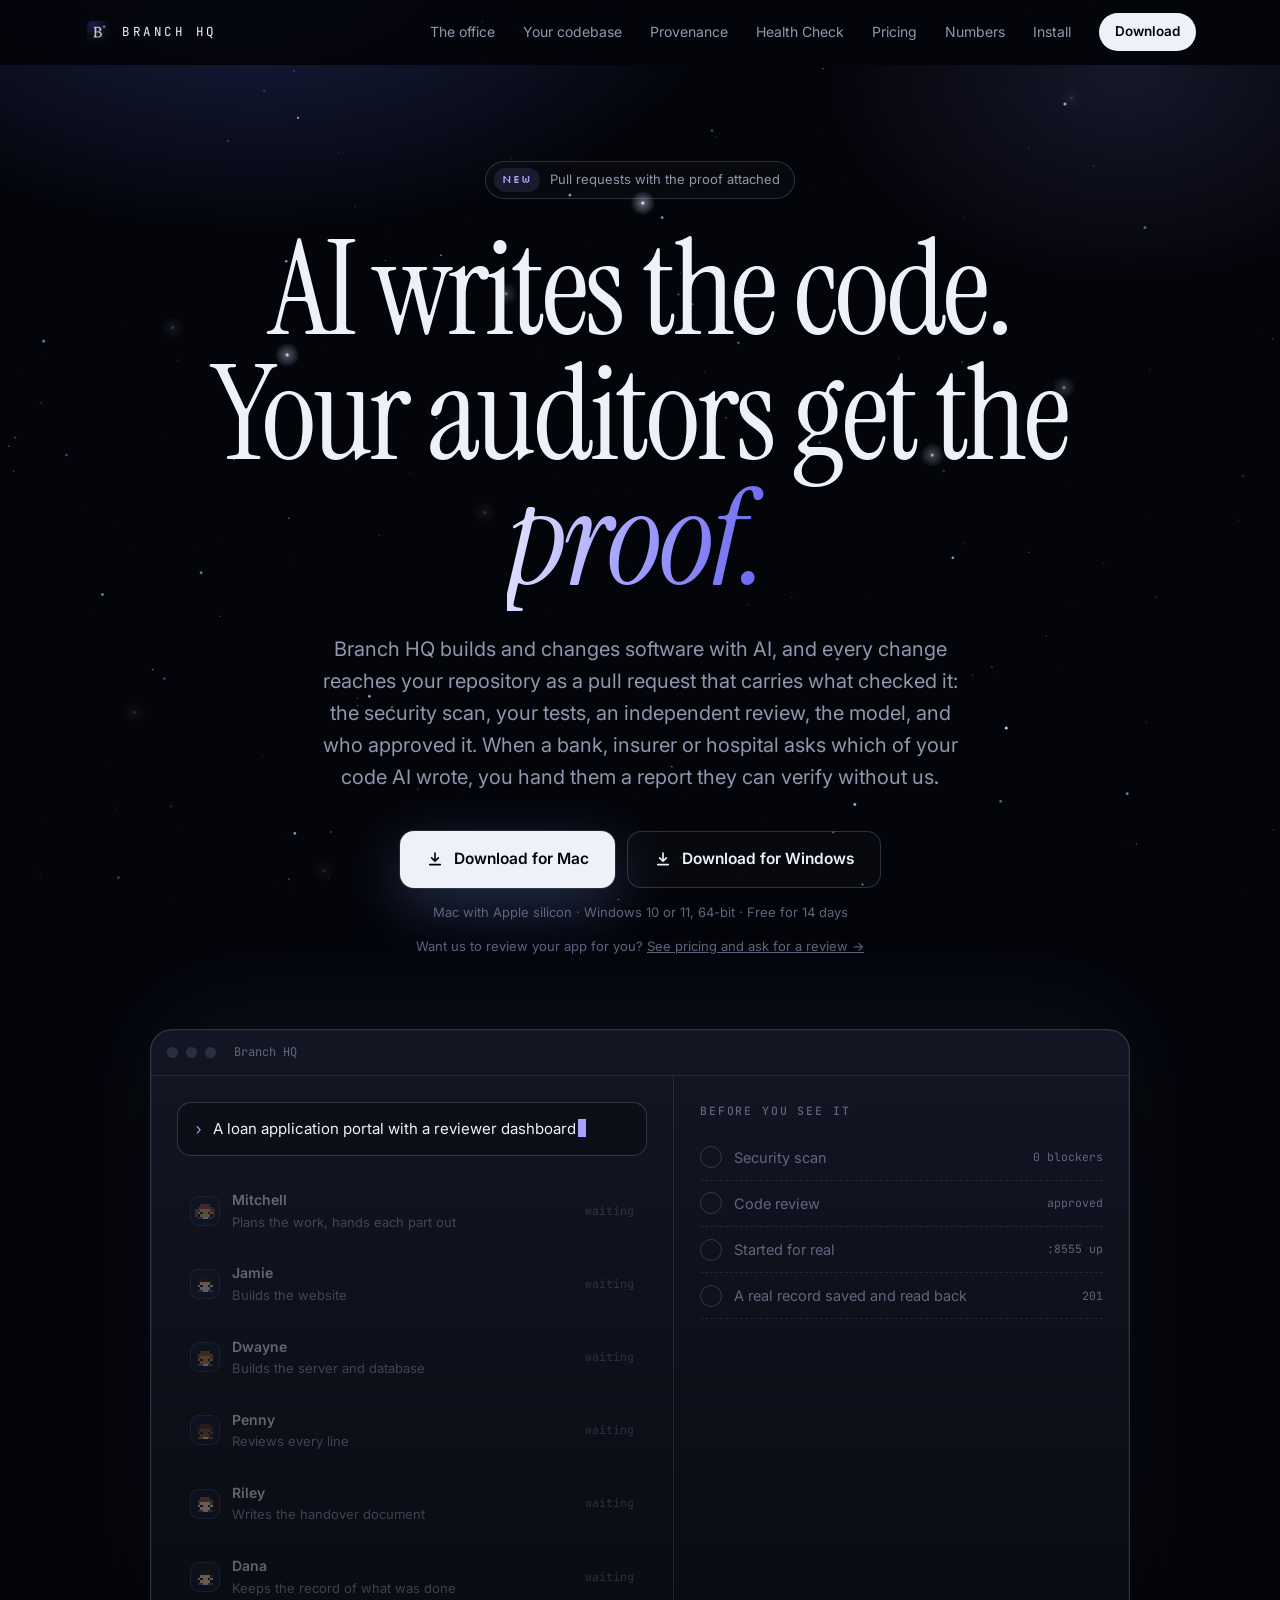
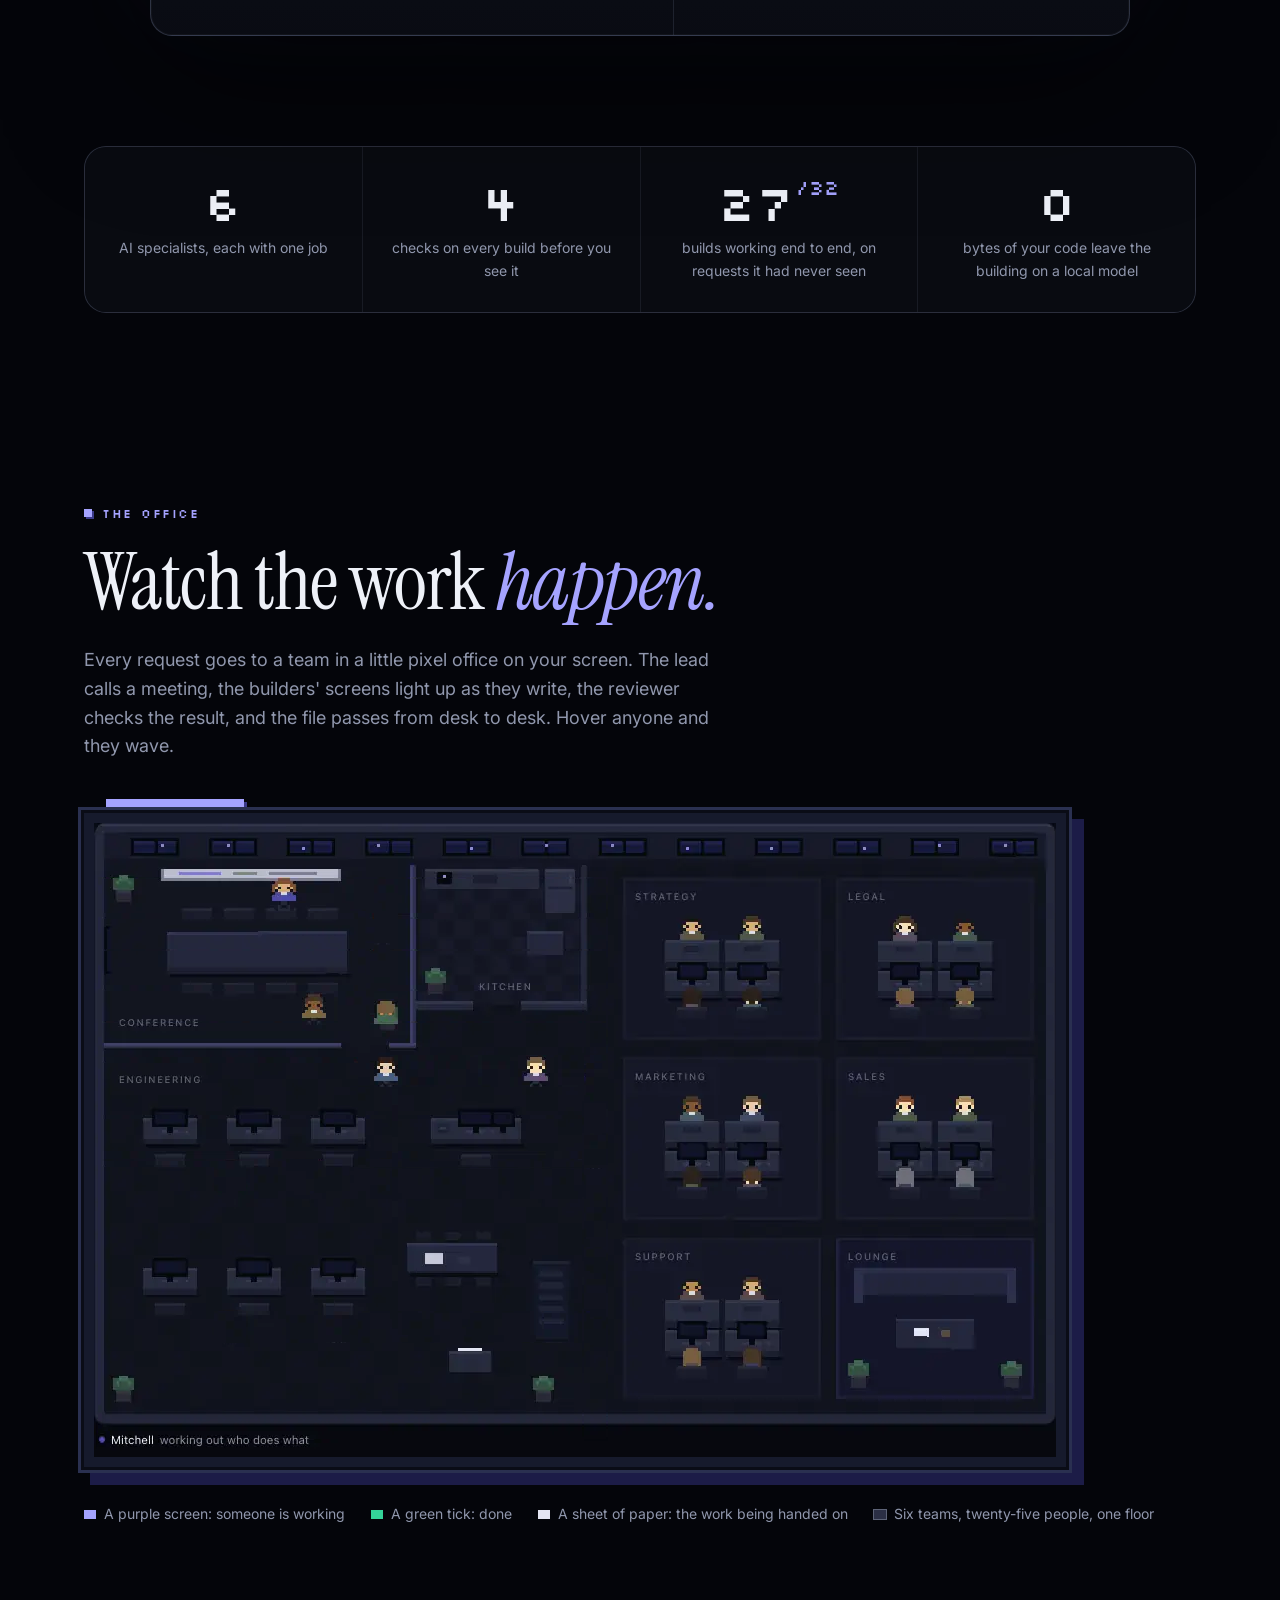
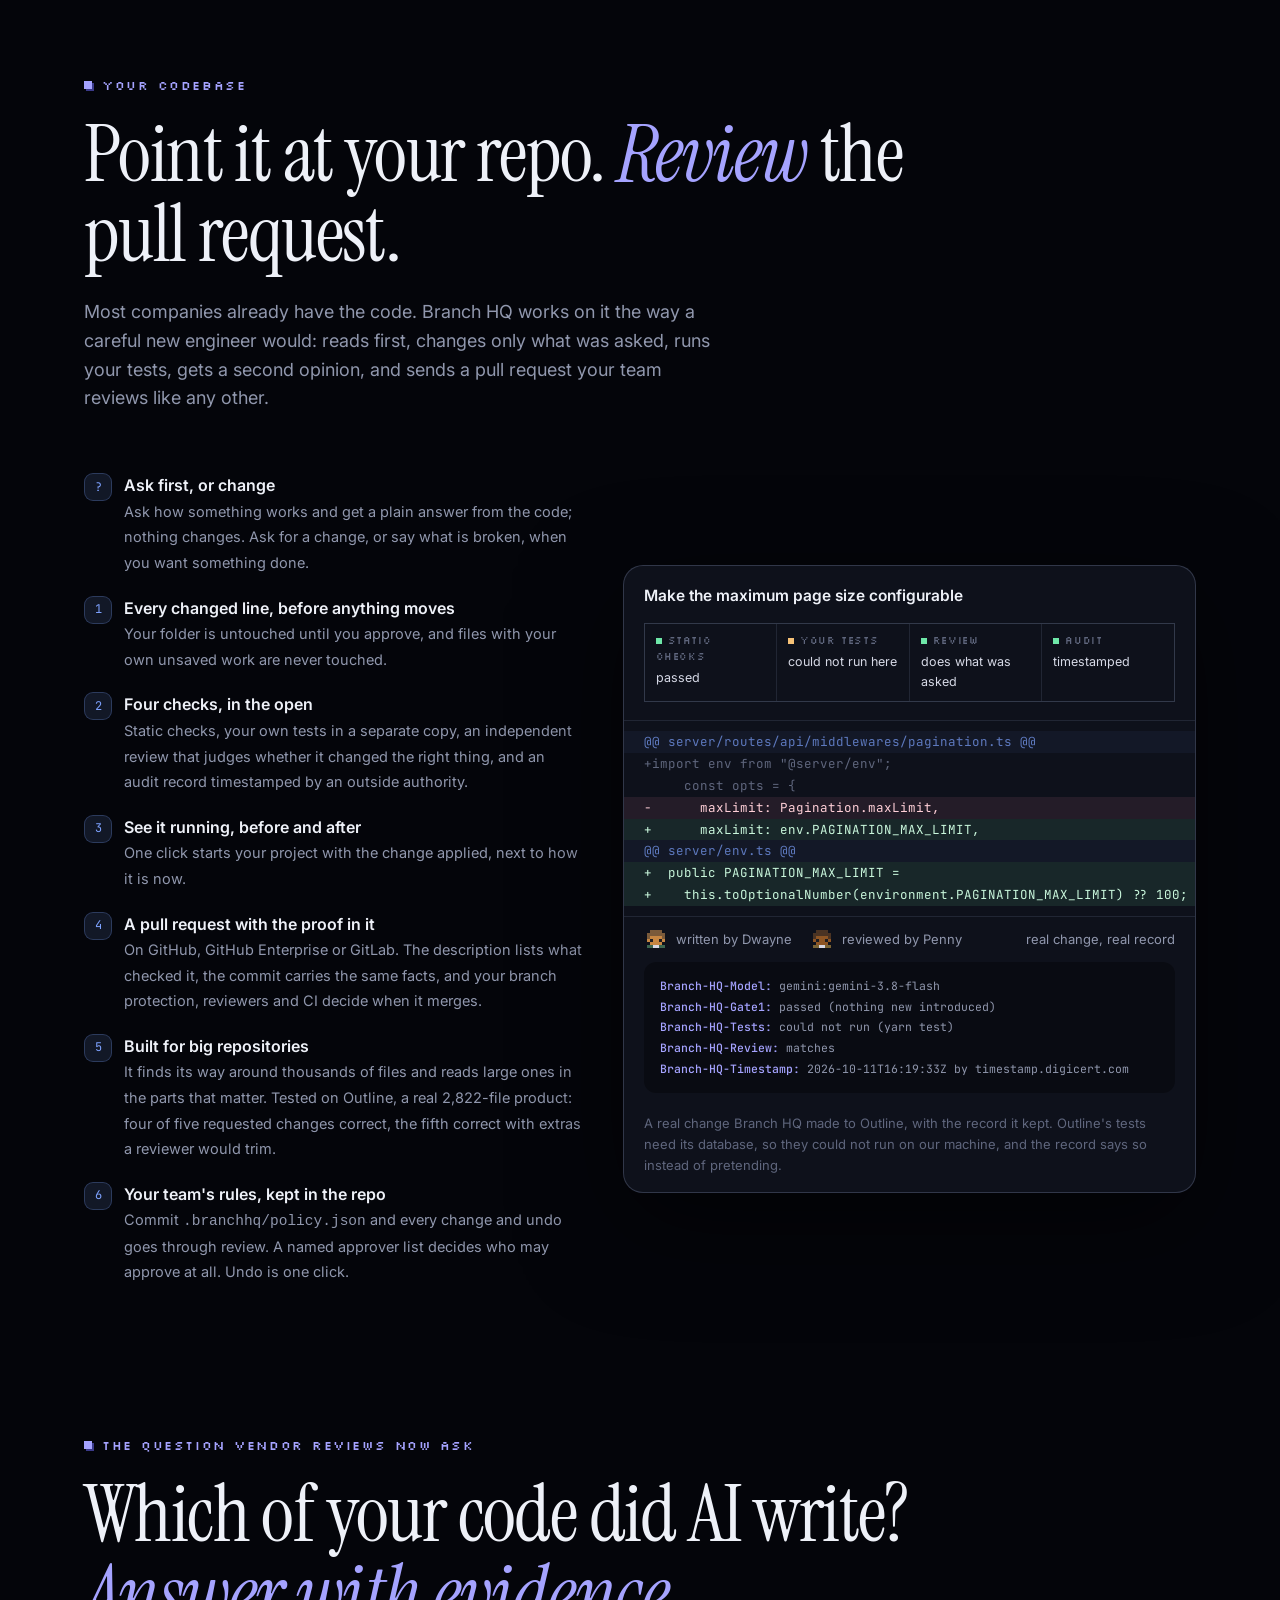
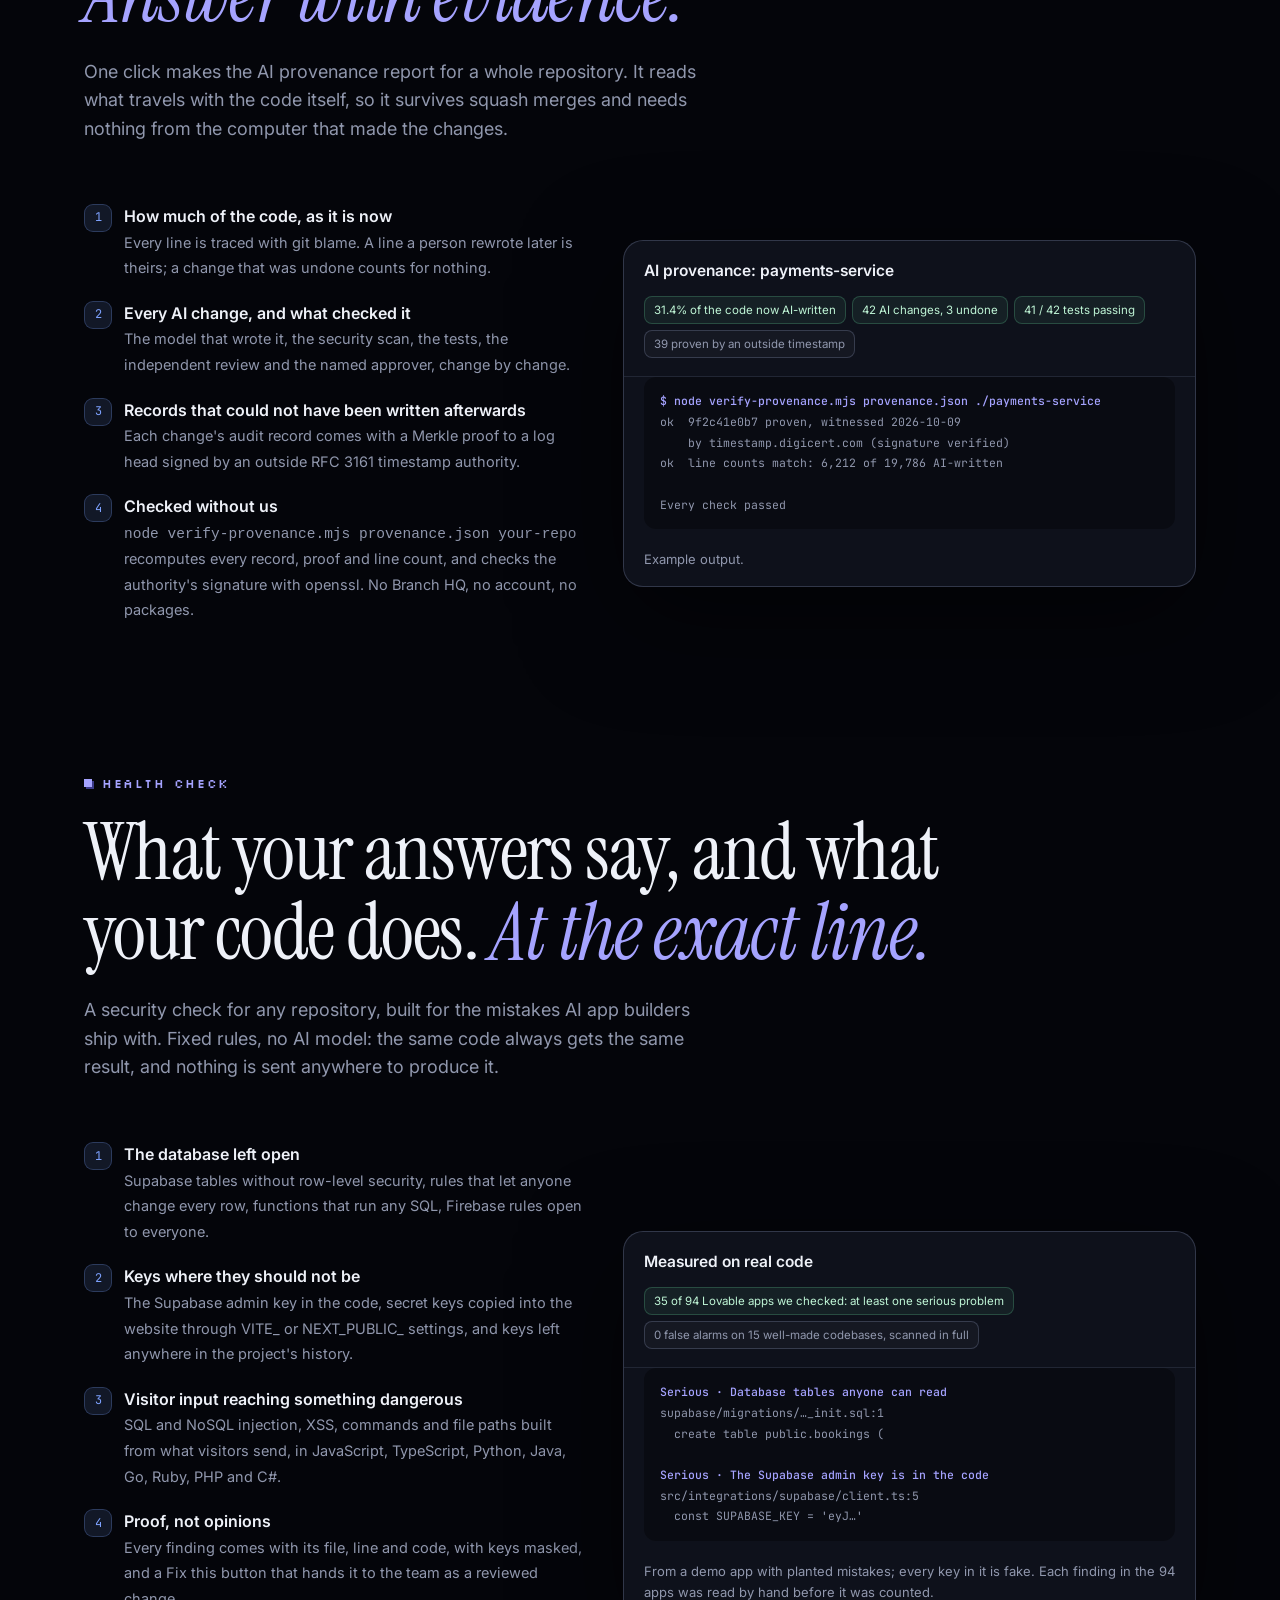
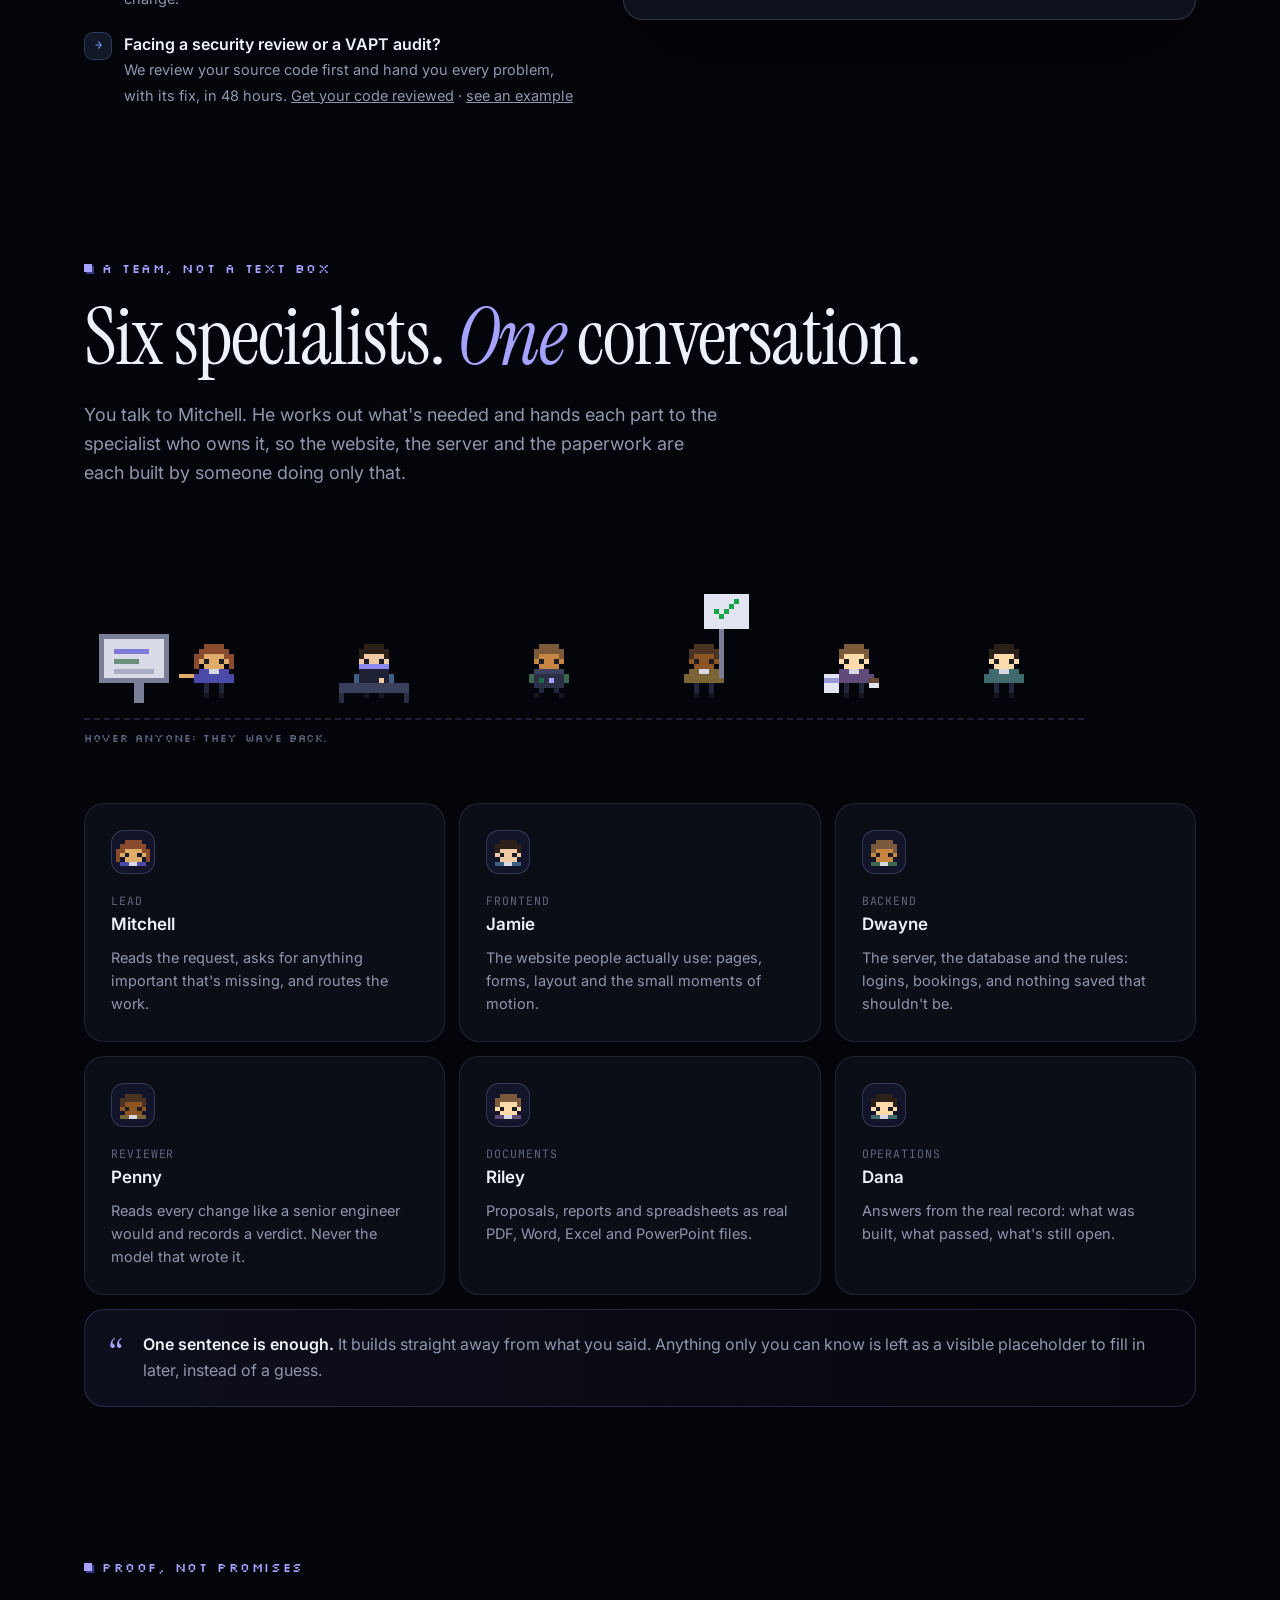
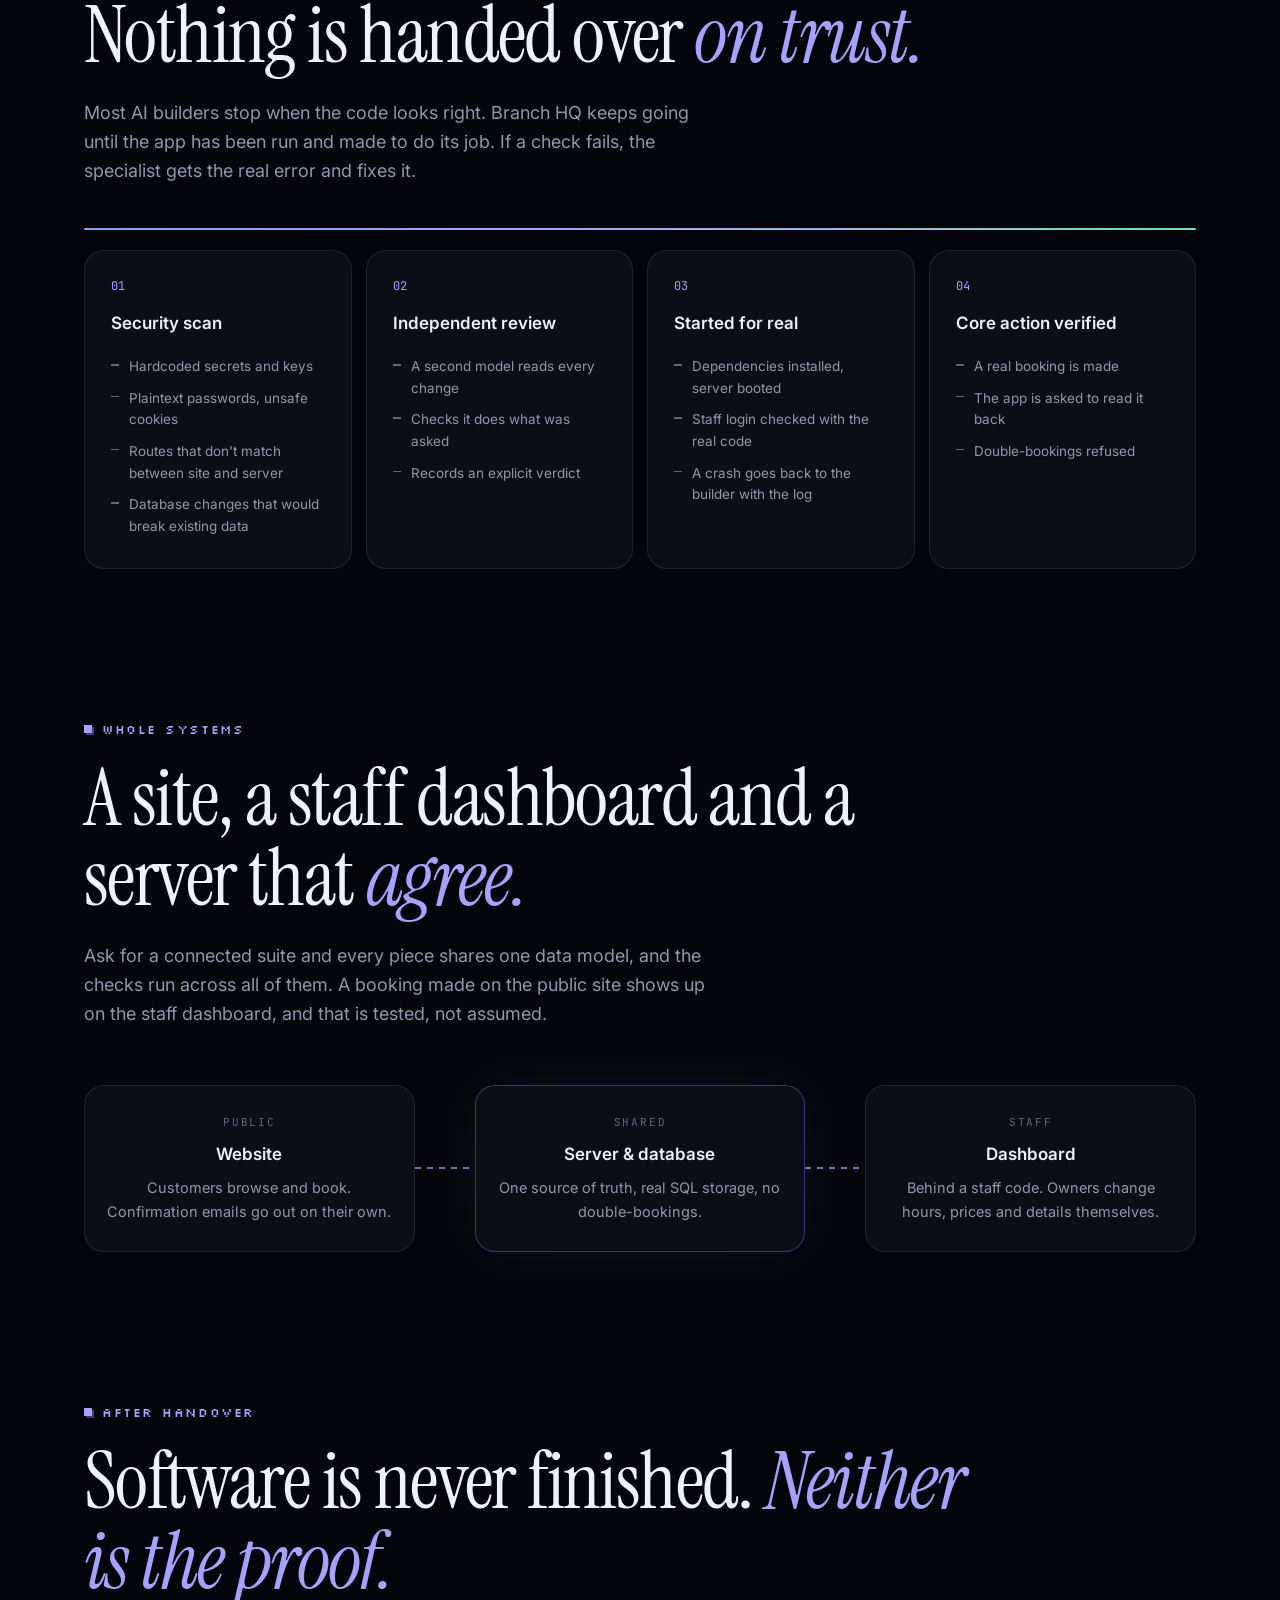
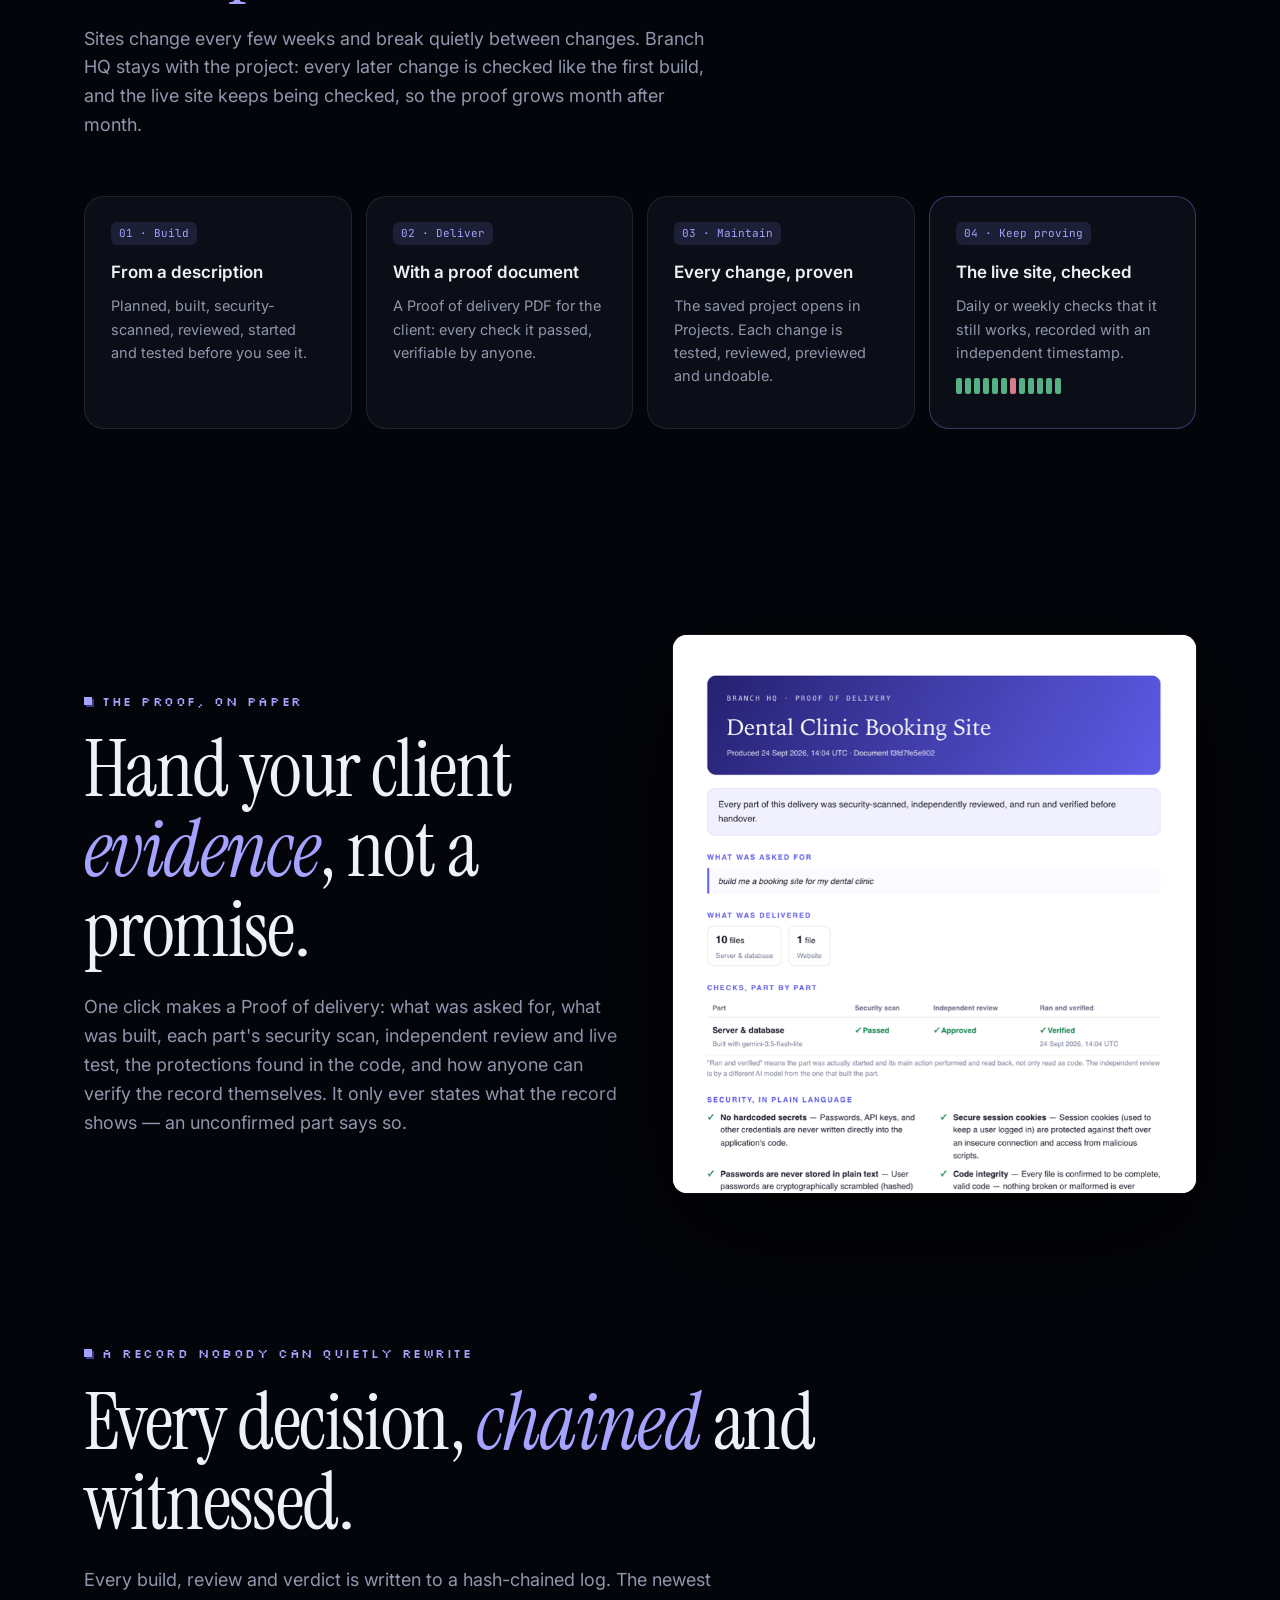
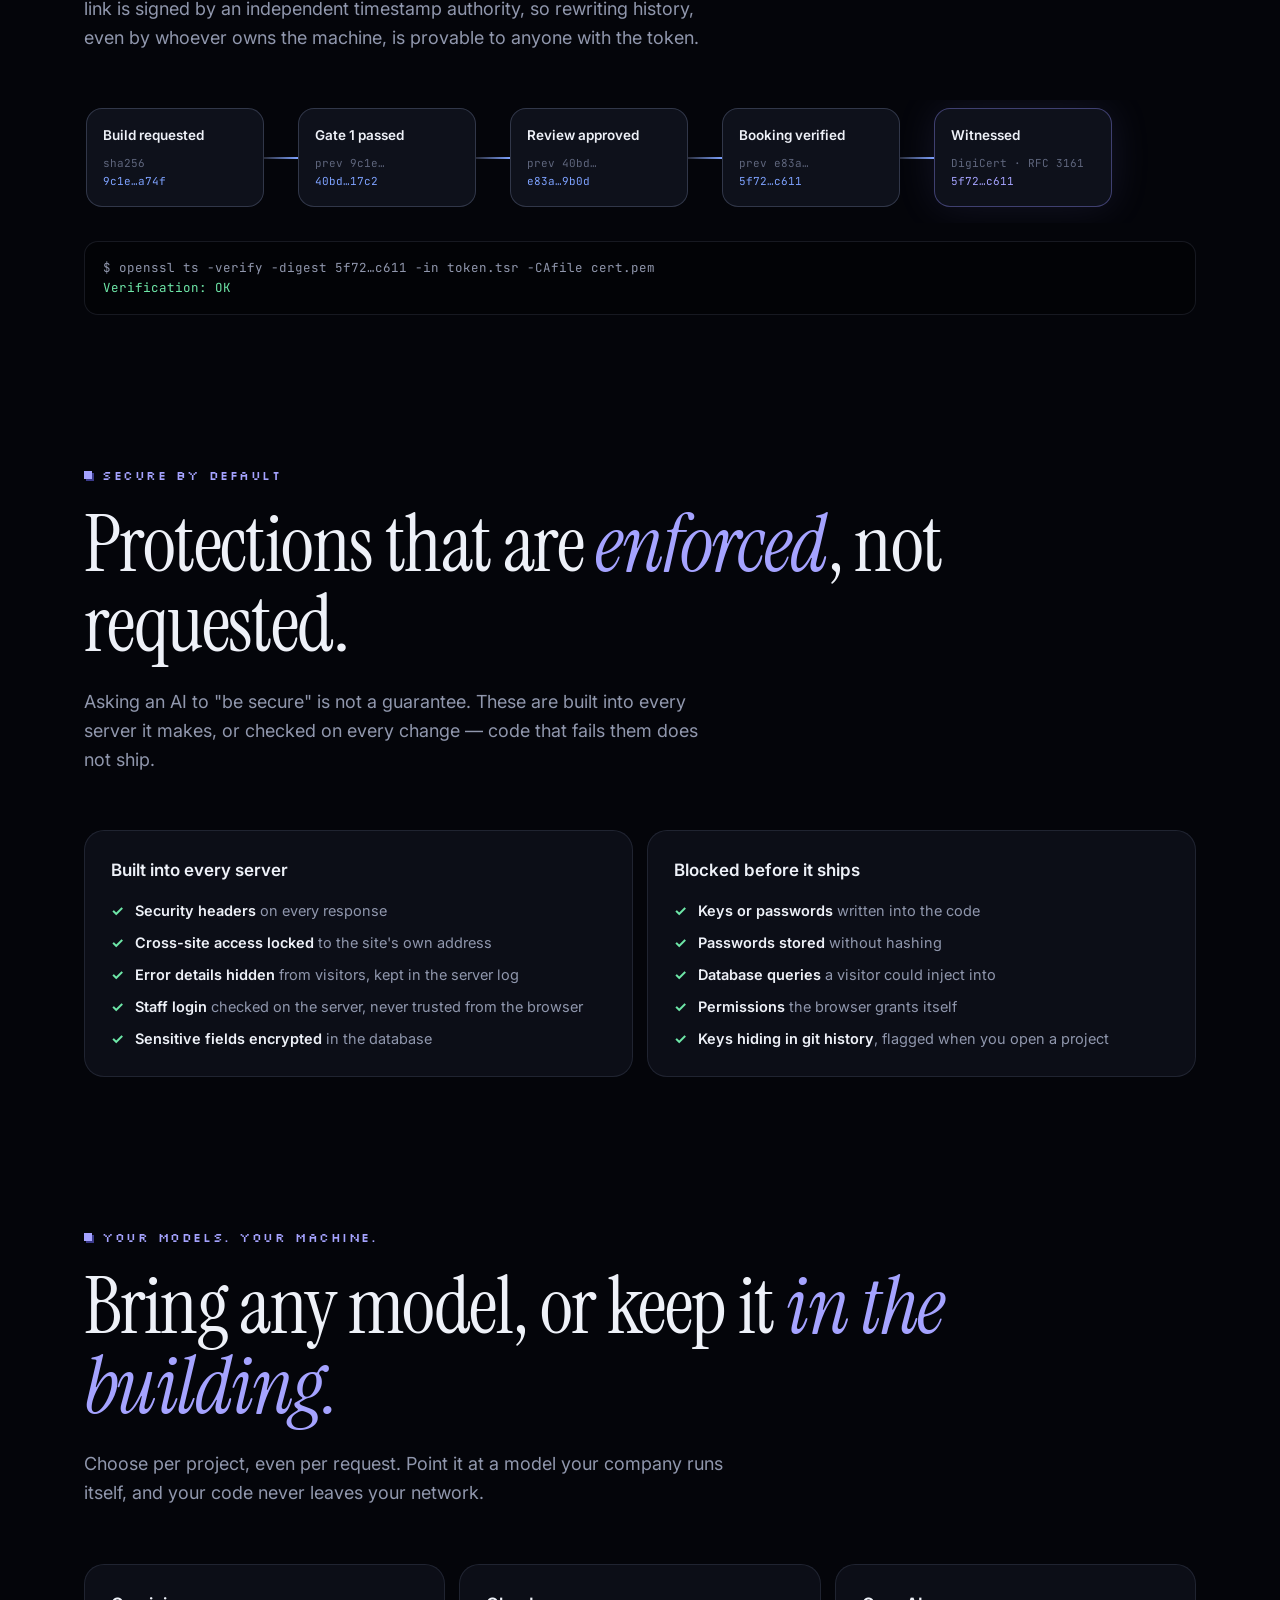
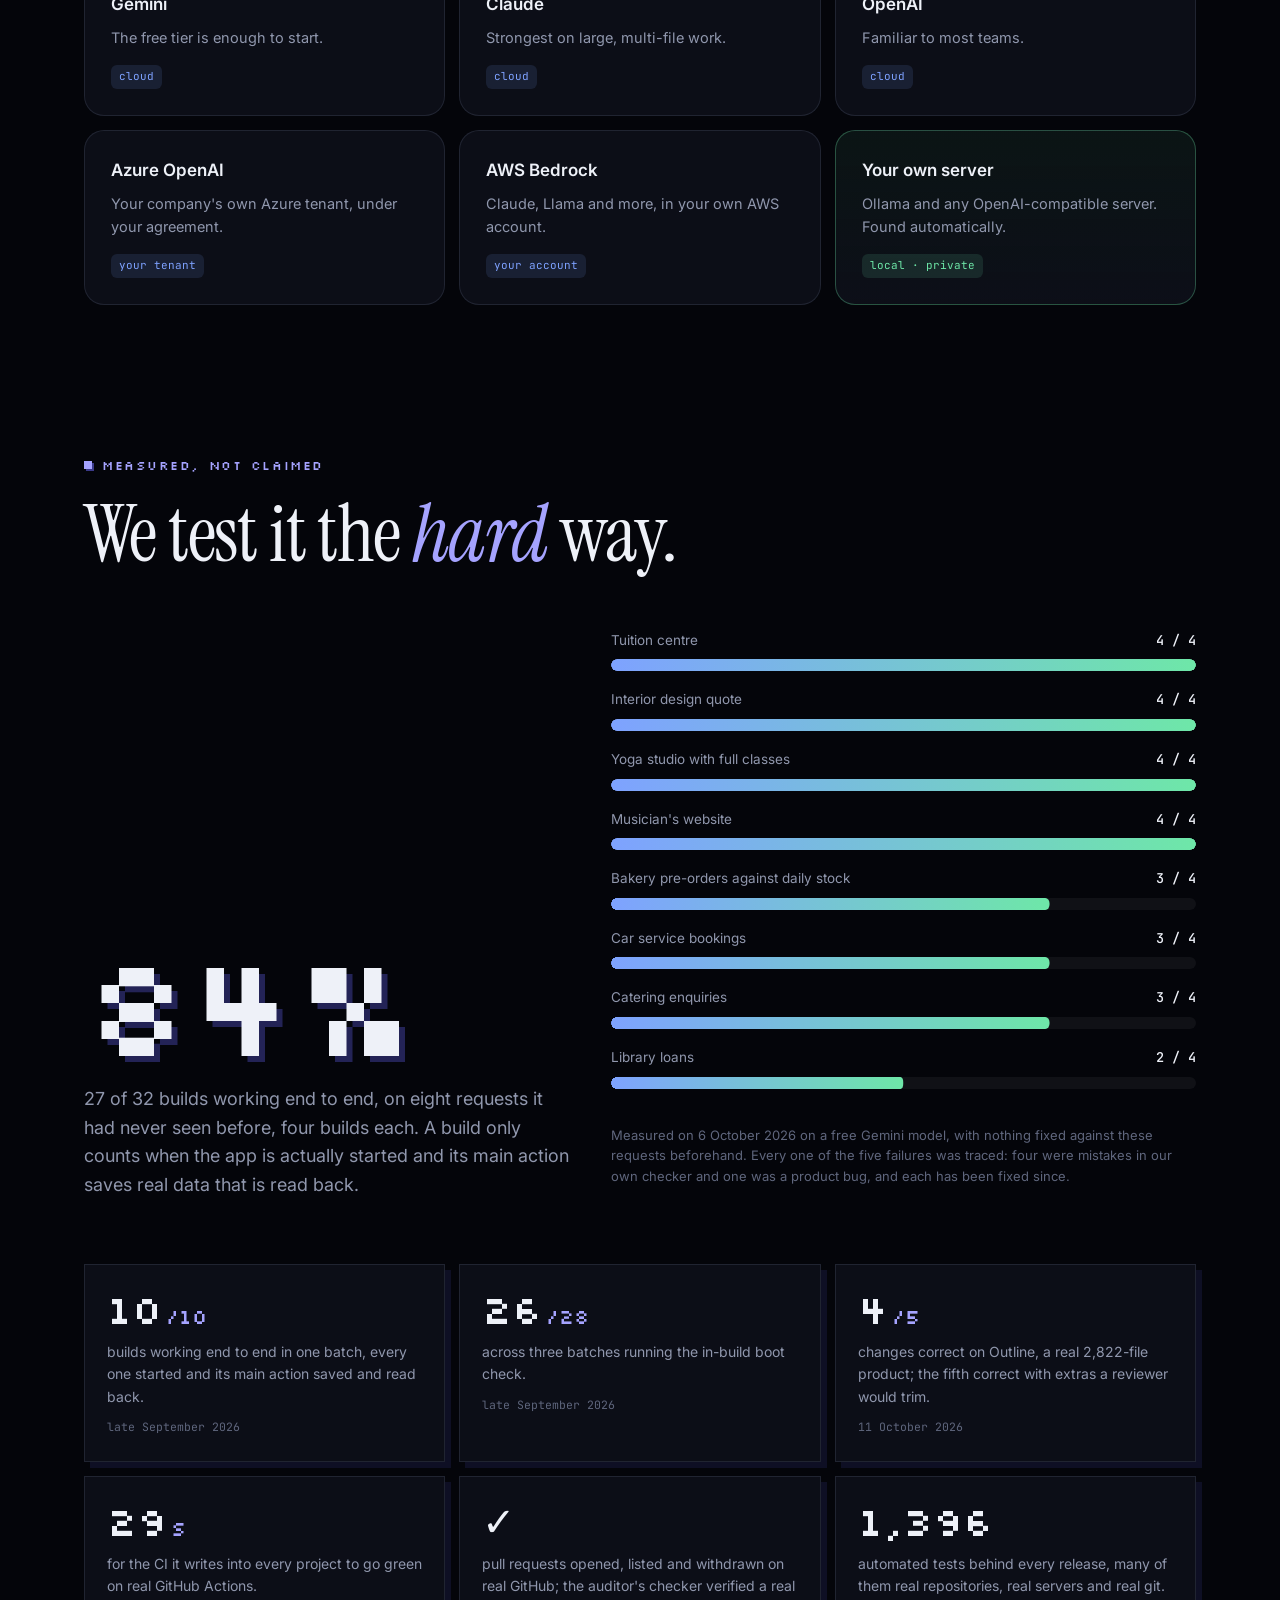
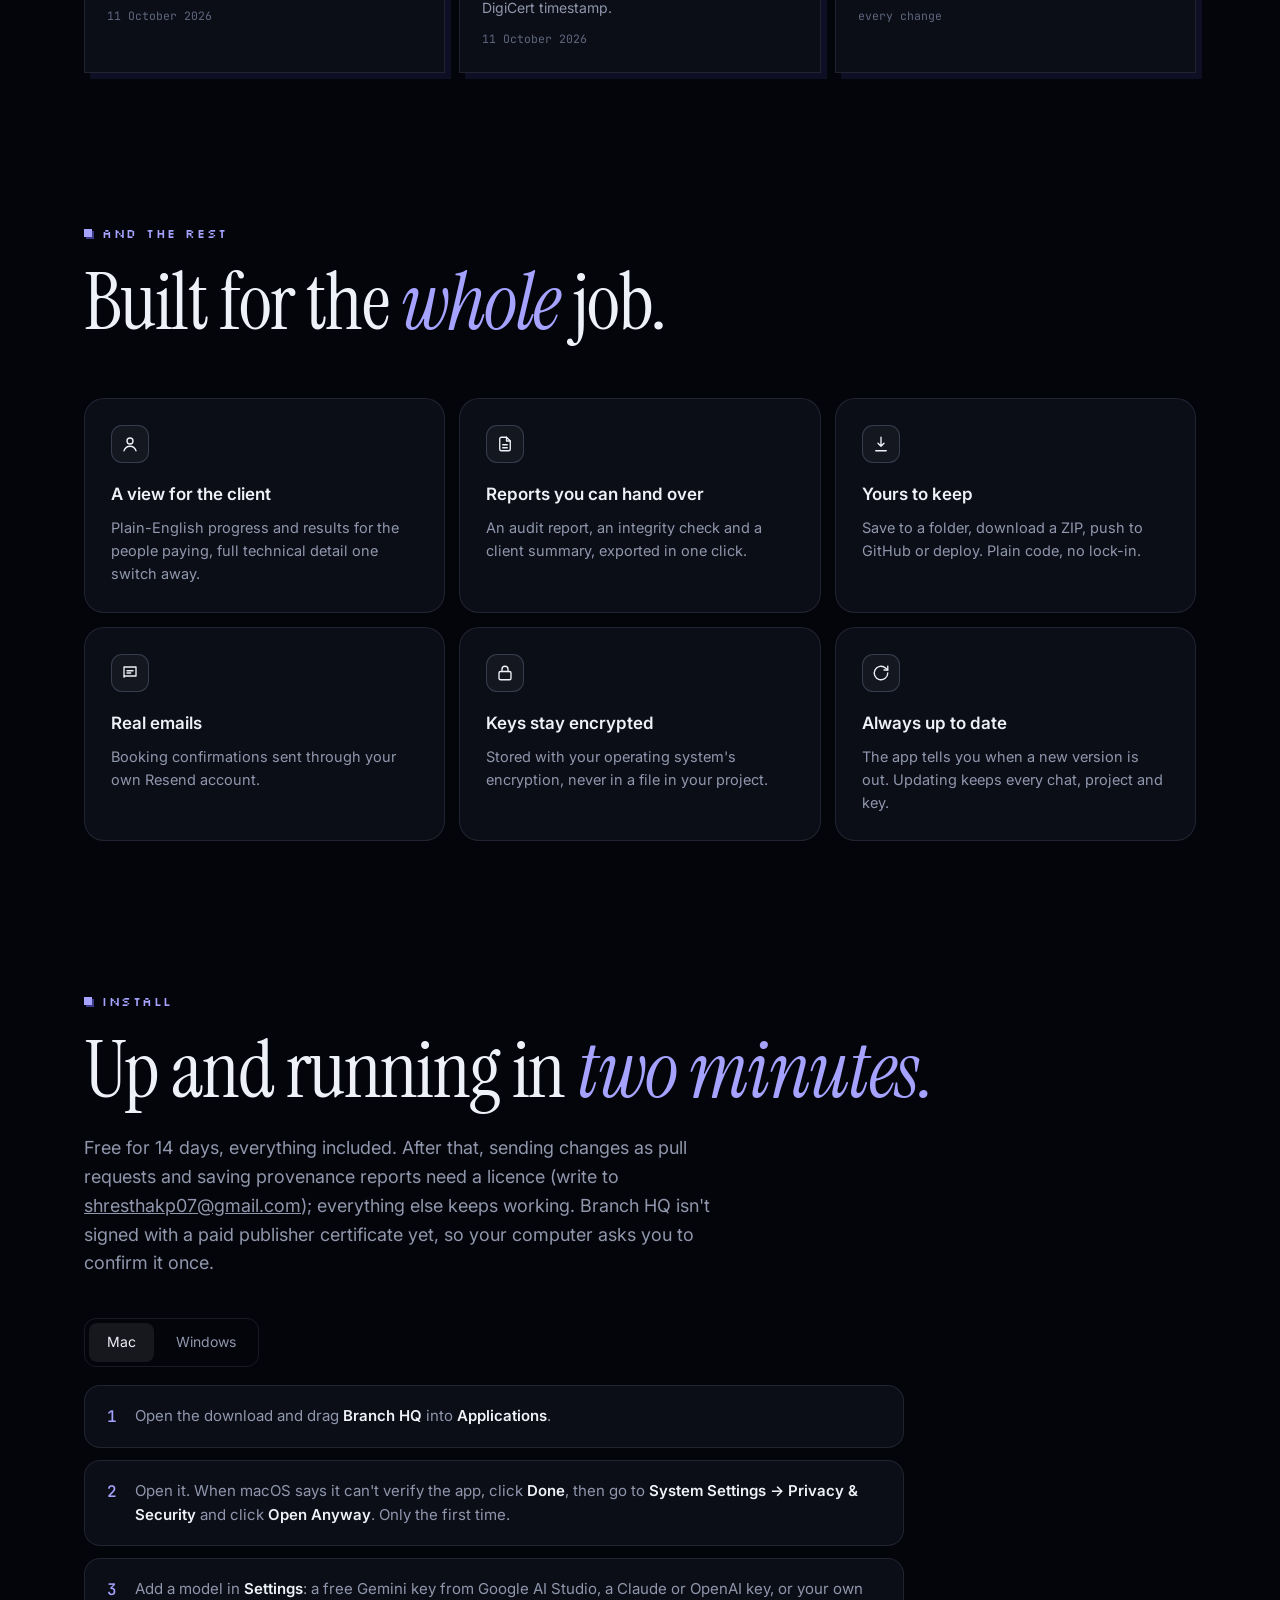
==== index.html @ e6226786 "Download page from 9f42c82" ====
<!doctype html>
<html lang="en">
<head>
<meta charset="utf-8">
<meta name="viewport" content="width=device-width, initial-scale=1">
<title>Branch HQ</title>
<meta name="description" content="AI builds and changes your software; every change arrives as a pull request carrying what checked it, and a provenance report shows your customers' auditors which code AI wrote and who approved it, verifiable without us. Runs on your machines, with your models. For Mac and Windows.">
<meta property="og:title" content="Branch HQ: AI writes the code, your auditors get the proof">
<meta property="og:description" content="Every AI change as a reviewed pull request with the proof attached, and a provenance report anyone can verify. Runs on your machines, with your models.">
<meta property="og:image" content="https://branchhq.online/icon.png">
<link rel="icon" type="image/png" href="icon.png">
<link rel="preconnect" href="https://fonts.googleapis.com">
<link rel="preconnect" href="https://fonts.gstatic.com" crossorigin>
<link href="https://fonts.googleapis.com/css2?family=Instrument+Serif:ital@0;1&family=Inter:wght@400;500;600&family=JetBrains+Mono:wght@400;500&family=Silkscreen:wght@400;700&display=swap" rel="stylesheet">
<style>
  :root {
    --sky: #04050a; --ink: #eef1f8; --muted: #9097ad; --faint: #5f667d;
    --line: rgba(190, 205, 255, 0.11); --line-strong: rgba(190, 205, 255, 0.2);
    --panel: rgba(16, 19, 30, 0.72); --panel-solid: #0e111b;
    --warm: #a5a3ff; --blue: #7ea2ff; --green: #6ee7a8; --rose: #fb8fa3;
    --serif: "Instrument Serif", ui-serif, Georgia, serif;
    --sans: Inter, -apple-system, BlinkMacSystemFont, "Segoe UI", sans-serif;
    --mono: "JetBrains Mono", ui-monospace, "SF Mono", Menlo, Consolas, monospace;
    --pixel: "Silkscreen", "JetBrains Mono", ui-monospace, monospace;
  }
  * { box-sizing: border-box; }
  html { scroll-behavior: smooth; }
  body { margin: 0; background: var(--sky); color: var(--ink); font-family: var(--sans); line-height: 1.6; -webkit-font-smoothing: antialiased; overflow-x: hidden; }
  a { color: inherit; }
  ::selection { background: rgba(139, 136, 240, 0.3); }
  .wrap { max-width: 1160px; margin: 0 auto; padding: 0 24px; }

  /* The sky */
  #sky { position: fixed; inset: 0; width: 100%; height: 100%; z-index: 0; pointer-events: none; }
  .glow { position: fixed; inset: 0; z-index: 0; pointer-events: none;
    background: radial-gradient(55% 45% at 20% -5%, rgba(70, 95, 200, 0.32), transparent 70%),
                radial-gradient(35% 35% at 88% 8%, rgba(139, 136, 240, 0.14), transparent 70%); }
  main, nav, footer { position: relative; z-index: 1; }

  /* Nav */
  nav { position: sticky; top: 0; z-index: 10; background: rgba(4, 5, 10, 0.92); border-bottom: 1px solid transparent; transition: border-color .3s; }
  nav.scrolled { border-bottom-color: var(--line); }
  nav .wrap { display: flex; align-items: center; justify-content: space-between; height: 64px; }
  .brand { display: flex; align-items: center; gap: 10px; font-family: var(--mono); font-size: 12.5px; letter-spacing: 0.2em; text-decoration: none; }
  .brand img { width: 28px; height: 28px; }
  .links { display: flex; align-items: center; gap: 28px; font-size: 14px; color: var(--muted); }
  .links a { text-decoration: none; transition: color .2s; }
  .links a:hover { color: var(--ink); }
  .pill { padding: 8px 16px; border-radius: 999px; background: var(--ink); color: var(--sky) !important; font-weight: 600; font-size: 13.5px; }
  @media (max-width: 760px) { .links a:not(.pill) { display: none; } }

  /* Hero */
  .hero { text-align: center; padding-top: 96px; padding-bottom: 40px; }
  .badge { display: inline-flex; align-items: center; gap: 10px; padding: 6px 14px 6px 8px; border: 1px solid var(--line-strong); border-radius: 999px; font-size: 13px; color: var(--muted); background: rgba(255,255,255,0.02); }
  .badge b { font-family: var(--pixel); font-weight: 400; font-size: 11px; letter-spacing: 0.08em; text-transform: uppercase; padding: 3px 8px; border-radius: 999px; background: rgba(139, 136, 240, 0.14); color: var(--warm); }
  h1 { font-family: var(--serif); font-weight: 400; font-size: clamp(56px, 10.5vw, 132px); line-height: 0.95; letter-spacing: -0.025em; margin: 28px 0 0; }
  h1 .line { display: block; }
  h1 em { font-style: italic; background: linear-gradient(100deg, #dcdaff 10%, var(--warm) 45%, #6e6cf0 90%); -webkit-background-clip: text; background-clip: text; color: transparent; padding-right: 0.06em; }
  .word { display: inline-block; opacity: 0; transform: translateY(0.35em); filter: blur(12px); animation: rise 1.1s cubic-bezier(.2,.7,.1,1) forwards; }
  @keyframes rise { to { opacity: 1; transform: none; filter: blur(0); } }
  .lede { max-width: 640px; margin: 30px auto 0; font-size: clamp(17px, 2vw, 20px); color: var(--muted); opacity: 0; animation: fade 1.2s .9s forwards; }
  @keyframes fade { to { opacity: 1; } }
  .ctas { margin-top: 38px; display: flex; gap: 12px; justify-content: center; flex-wrap: wrap; opacity: 0; animation: fade 1s 1.2s forwards; }
  .btn { display: inline-flex; align-items: center; gap: 10px; padding: 15px 26px; border-radius: 14px; font-weight: 600; font-size: 15.5px; text-decoration: none; transition: transform .2s, box-shadow .2s, background .2s; }
  .btn svg { width: 18px; height: 18px; }
  .btn.primary { background: var(--ink); color: var(--sky); box-shadow: 0 0 0 1px rgba(255,255,255,0.1), 0 18px 60px rgba(126, 162, 255, 0.28); }
  .btn.primary:hover { transform: translateY(-2px); box-shadow: 0 0 0 1px rgba(255,255,255,0.2), 0 22px 70px rgba(126, 162, 255, 0.4); }
  .btn.ghost { border: 1px solid var(--line-strong); color: var(--ink); background: rgba(255,255,255,0.02); }
  .btn.ghost:hover { background: rgba(255,255,255,0.06); }
  .req { margin-top: 14px; font-size: 13px; color: var(--faint); opacity: 0; animation: fade 1s 1.3s forwards; }

  /* The live demo window */
  .demo { margin: 72px auto 0; max-width: 980px; border-radius: 22px; border: 1px solid var(--line-strong); background: linear-gradient(180deg, rgba(20,24,38,0.92), rgba(10,12,20,0.95)); box-shadow: 0 40px 140px rgba(0,0,0,0.6), 0 0 0 1px rgba(255,255,255,0.03) inset, 0 -30px 120px rgba(126,162,255,0.08); overflow: hidden; text-align: left; opacity: 0; transform: translateY(40px) scale(.98); animation: lift 1.4s 1.4s cubic-bezier(.2,.7,.1,1) forwards; }
  @keyframes lift { to { opacity: 1; transform: none; } }
  .chrome { display: flex; align-items: center; gap: 8px; padding: 13px 16px; border-bottom: 1px solid var(--line); }
  .chrome i { width: 11px; height: 11px; border-radius: 50%; background: #2a2f40; }
  .chrome span { margin-left: 10px; font-family: var(--mono); font-size: 12px; color: var(--faint); }
  .demo-body { display: grid; grid-template-columns: 1.15fr 1fr; min-height: 380px; }
  @media (max-width: 820px) { .demo-body { grid-template-columns: 1fr; } }
  .demo-left { padding: 26px; border-right: 1px solid var(--line); }
  @media (max-width: 820px) { .demo-left { border-right: 0; border-bottom: 1px solid var(--line); } }
  .prompt { display: flex; gap: 10px; align-items: flex-start; padding: 14px 16px; border: 1px solid var(--line-strong); border-radius: 14px; background: rgba(0,0,0,0.25); font-size: 15px; min-height: 54px; }
  .prompt .caret-mark { color: var(--warm); font-family: var(--mono); }
  .cursor { display: inline-block; width: 8px; height: 18px; background: var(--warm); vertical-align: -3px; margin-left: 2px; animation: blink 1s steps(1) infinite; }
  @keyframes blink { 50% { opacity: 0; } }
  .agents { margin-top: 22px; display: grid; gap: 8px; }
  .agent { display: flex; align-items: center; gap: 12px; padding: 10px 12px; border-radius: 12px; border: 1px solid transparent; transition: all .4s; opacity: .38; }
  .agent.on { opacity: 1; border-color: var(--line-strong); background: rgba(255,255,255,0.03); }
  .agent.done { opacity: .85; }
  .av { width: 30px; height: 30px; border-radius: 9px; display: grid; place-items: center; font-weight: 600; font-size: 13px; color: #0b0d14; flex-shrink: 0; }
  .agent .who { font-size: 14px; font-weight: 600; }
  .agent .what { font-size: 13px; color: var(--muted); }
  .agent .state { margin-left: auto; font-family: var(--mono); font-size: 11.5px; color: var(--faint); }
  .agent.on .state { color: var(--warm); }
  .agent.done .state { color: var(--green); }
  .demo-right { padding: 26px; display: flex; flex-direction: column; }
  .demo-right h4 { margin: 0 0 14px; font-family: var(--mono); font-weight: 500; font-size: 11.5px; letter-spacing: 0.16em; text-transform: uppercase; color: var(--faint); }
  .check { display: flex; align-items: center; gap: 12px; padding: 11px 0; border-bottom: 1px dashed var(--line); font-size: 14.5px; color: var(--faint); transition: color .4s; }
  .check .tick { width: 22px; height: 22px; border-radius: 50%; border: 1.5px solid var(--line-strong); display: grid; place-items: center; transition: all .4s; flex-shrink: 0; }
  .check .tick svg { width: 12px; height: 12px; stroke: #0b0d14; opacity: 0; transition: opacity .3s .1s; }
  .check.ok { color: var(--ink); }
  .check.ok .tick { background: var(--green); border-color: var(--green); box-shadow: 0 0 18px rgba(110, 231, 168, 0.45); }
  .check.ok .tick svg { opacity: 1; }
  .check small { margin-left: auto; font-family: var(--mono); font-size: 11.5px; color: var(--faint); }
  .verdict { margin-top: auto; padding: 14px 16px; border-radius: 14px; border: 1px solid rgba(110, 231, 168, 0.25); background: rgba(110, 231, 168, 0.06); font-size: 14px; opacity: 0; transform: translateY(8px); transition: all .6s; }
  .verdict.show { opacity: 1; transform: none; }
  .verdict b { color: var(--green); }
  .verdict code { font-family: var(--mono); font-size: 12px; color: var(--muted); }

  /* Stats */
  .stats { display: grid; grid-template-columns: repeat(4, 1fr); gap: 1px; margin-top: 110px; border: 1px solid var(--line); border-radius: 22px; overflow: hidden; background: var(--line); }
  @media (max-width: 820px) { .stats { grid-template-columns: repeat(2, 1fr); } }
  .stat { background: rgba(8, 10, 17, 0.92); padding: 30px 26px; }
  .stat .n { font-family: var(--pixel); font-size: clamp(36px, 4vw, 50px) !important; letter-spacing: 0 !important; font-size: clamp(44px, 5vw, 62px); line-height: 1; letter-spacing: -0.02em; }
  .stat .n sup { font-size: 0.4em; color: var(--warm); vertical-align: top; margin-left: 2px; }
  .stat p { margin: 10px 0 0; font-size: 14px; color: var(--muted); }

  /* Sections */
  section.wrap { padding-top: 150px; }
  .kicker { font-family: var(--pixel); font-size: 13px; letter-spacing: 0.12em; text-transform: uppercase; color: var(--warm); }
  .kicker::before { content: ""; display: inline-block; width: 8px; height: 8px; margin-right: 10px; background: var(--warm); box-shadow: 2px 2px 0 #3b3a8a; vertical-align: 1px; }
  h2 { font-family: var(--serif); font-weight: 400; font-size: clamp(42px, 6.4vw, 80px); line-height: 1; letter-spacing: -0.02em; margin: 18px 0 0; max-width: 900px; }
  h2 em { font-style: italic; color: var(--warm); }
  .intro { margin: 24px 0 0; max-width: 640px; font-size: 18px; color: var(--muted); }
  .reveal { opacity: 0; transform: translateY(36px); transition: opacity 1s cubic-bezier(.2,.7,.1,1), transform 1s cubic-bezier(.2,.7,.1,1); }
  .reveal.in { opacity: 1; transform: none; }
  .d1 { transition-delay: .08s; } .d2 { transition-delay: .16s; } .d3 { transition-delay: .24s; } .d4 { transition-delay: .32s; } .d5 { transition-delay: .4s; }

  .card { background: var(--panel); border: 1px solid var(--line); border-radius: 20px; padding: 26px; position: relative; overflow: hidden; }
  .card::before { content: ""; position: absolute; inset: 0; background: radial-gradient(400px circle at var(--mx, 50%) var(--my, 0%), rgba(126,162,255,0.09), transparent 45%); opacity: 0; transition: opacity .3s; pointer-events: none; }
  .card:hover::before { opacity: 1; }
  .card h3 { margin: 0; font-size: 17px; font-weight: 600; }
  .card p { margin: 8px 0 0; color: var(--muted); font-size: 14.5px; }

  /* Team */
  .team { margin-top: 56px; display: grid; grid-template-columns: repeat(3, 1fr); gap: 14px; }
  @media (max-width: 900px) { .team { grid-template-columns: repeat(2, 1fr); } }
  @media (max-width: 560px) { .team { grid-template-columns: 1fr; } }
  .team .av { width: 44px; height: 44px; border-radius: 13px; font-size: 18px; margin-bottom: 18px; }
  .team .role { font-family: var(--mono); font-size: 11.5px; color: var(--faint); letter-spacing: 0.08em; text-transform: uppercase; }
  .callout { margin-top: 14px; display: flex; gap: 18px; align-items: center; padding: 22px 26px; border-radius: 20px; border: 1px solid rgba(139, 136, 240, 0.22); background: linear-gradient(90deg, rgba(139, 136, 240, 0.08), rgba(139, 136, 240, 0.02)); }
  .callout .q { font-family: var(--serif); font-size: 44px; line-height: 1; color: var(--warm); }
  .callout p { margin: 0; color: var(--muted); }
  .callout strong { color: var(--ink); font-weight: 600; }

  /* Pipeline */
  .pipe { margin-top: 64px; position: relative; display: grid; grid-template-columns: repeat(4, 1fr); gap: 14px; }
  @media (max-width: 900px) { .pipe { grid-template-columns: 1fr 1fr; } }
  @media (max-width: 560px) { .pipe { grid-template-columns: 1fr; } }
  .rail { position: absolute; left: 0; right: 0; top: -22px; height: 2px; background: var(--line); border-radius: 2px; overflow: hidden; }
  .rail i { position: absolute; inset: 0; transform-origin: left; transform: scaleX(0); background: linear-gradient(90deg, var(--blue), var(--warm), var(--green)); transition: transform 2.4s cubic-bezier(.3,.6,.1,1); }
  .pipe.in .rail i { transform: scaleX(1); }
  @media (max-width: 900px) { .rail { display: none; } }
  .step .num { font-family: var(--mono); font-size: 12px; color: var(--warm); }
  .step h3 { margin-top: 14px; }
  .step ul { margin: 14px 0 0; padding: 0; list-style: none; font-size: 13.5px; color: var(--muted); }
  .step li { padding: 5px 0 5px 18px; position: relative; }
  .step li::before { content: ""; position: absolute; left: 0; top: 13px; width: 8px; height: 1.5px; background: var(--faint); }

  /* Split rows */
  .split { margin-top: 60px; display: grid; grid-template-columns: 1fr 1.15fr; gap: 40px; align-items: center; }
  @media (max-width: 900px) { .split { grid-template-columns: 1fr; } }
  .points { list-style: none; padding: 0; margin: 0; display: grid; gap: 20px; }
  .points li { display: grid; grid-template-columns: 28px 1fr; gap: 12px; }
  .points .dot { width: 28px; height: 28px; border-radius: 9px; background: rgba(126, 162, 255, 0.12); border: 1px solid rgba(126, 162, 255, 0.25); display: grid; place-items: center; color: var(--blue); font-family: var(--mono); font-size: 12px; }
  .points b { display: block; font-weight: 600; font-size: 16px; }
  .points span { color: var(--muted); font-size: 14.5px; }

  /* Diff mock */
  .mock { border-radius: 20px; border: 1px solid var(--line-strong); background: var(--panel-solid); overflow: hidden; box-shadow: 0 30px 100px rgba(0,0,0,0.5); }
  .mock-head { padding: 18px 20px; border-bottom: 1px solid var(--line); }
  .mock-head h4 { margin: 0; font-size: 15.5px; font-weight: 600; }
  .chips { display: flex; flex-wrap: wrap; gap: 6px; margin-top: 12px; }
  .chip { font-size: 11.5px; padding: 4px 9px; border-radius: 8px; border: 1px solid rgba(110,231,168,0.22); background: rgba(110,231,168,0.07); color: #bff5d6; }
  .chip.n { border-color: var(--line-strong); background: rgba(255,255,255,0.03); color: var(--muted); }
  .diff { font-family: var(--mono); font-size: 12.5px; line-height: 1.75; padding: 10px 0; overflow-x: auto; }
  .diff div { padding: 0 20px; white-space: pre; color: var(--faint); }
  .diff .h { color: rgba(126,162,255,0.7); background: rgba(126,162,255,0.05); }
  .diff .a { background: rgba(110,231,168,0.1); color: #c9f7dc; }
  .diff .r { background: rgba(251,143,163,0.09); color: #ffd0d8; }
  .ba { display: flex; gap: 0; margin: 0 20px 18px; border: 1px solid var(--line); border-radius: 12px; overflow: hidden; }
  .ba div { flex: 1; padding: 12px 14px; font-size: 13px; }
  .ba div + div { border-left: 1px solid var(--line); }
  .ba small { display: block; font-family: var(--mono); font-size: 10.5px; letter-spacing: 0.12em; text-transform: uppercase; color: var(--faint); margin-bottom: 4px; }
  .ba .new { color: var(--green); }
  .trailer { margin: 0 20px 20px; padding: 14px 16px; border-radius: 12px; background: rgba(0,0,0,0.35); font-family: var(--mono); font-size: 11.5px; line-height: 1.8; color: var(--muted); overflow-x: auto; white-space: pre; }
  .trailer b { color: var(--warm); font-weight: 500; }

  /* Ledger */
  .chain { display: flex; align-items: center; gap: 0; margin-top: 48px; overflow-x: auto; padding: 8px 2px 16px; }
  .block { flex: 0 0 auto; width: 178px; padding: 16px; border-radius: 16px; border: 1px solid var(--line-strong); background: var(--panel-solid); font-family: var(--mono); font-size: 11px; color: var(--faint); }
  .block b { display: block; font-family: var(--sans); font-size: 13.5px; color: var(--ink); font-weight: 600; margin-bottom: 8px; }
  .block .hash { color: var(--blue); word-break: break-all; }
  .block.sealed { border-color: rgba(139,136,240,0.4); box-shadow: 0 0 40px rgba(139,136,240,0.12); }
  .block.sealed .hash { color: var(--warm); }
  .link { flex: 0 0 34px; height: 2px; background: linear-gradient(90deg, var(--line-strong), var(--blue)); }
  .cmd { margin-top: 18px; padding: 16px 18px; border-radius: 14px; border: 1px solid var(--line); background: rgba(0,0,0,0.4); font-family: var(--mono); font-size: 12.5px; color: var(--muted); overflow-x: auto; white-space: pre; }
  .cmd .ok { color: var(--green); }

  /* Models */
  .models { margin-top: 56px; display: grid; grid-template-columns: repeat(3, 1fr); gap: 14px; }
  @media (max-width: 760px) { .models { grid-template-columns: 1fr 1fr; } }
  @media (max-width: 900px) { .models { grid-template-columns: 1fr 1fr; } }
  .model .tag { display: inline-block; font-family: var(--mono); font-size: 11px; padding: 3px 8px; border-radius: 6px; margin-top: 16px; }
  .model .tag.cloud { background: rgba(126,162,255,0.12); color: var(--blue); }
  .model .tag.local { background: rgba(110,231,168,0.12); color: var(--green); }
  .model.featured { border-color: rgba(110,231,168,0.3); background: linear-gradient(180deg, rgba(110,231,168,0.07), var(--panel)); }

  /* Chart */
  .chart { margin-top: 56px; display: grid; grid-template-columns: 1fr 1.2fr; gap: 40px; align-items: end; }
  @media (max-width: 900px) { .chart { grid-template-columns: 1fr; } }
  .big { font-family: var(--pixel); font-size: clamp(76px, 11vw, 140px); line-height: .9; letter-spacing: 0; color: var(--ink); text-shadow: 6px 6px 0 rgba(94,92,230,0.35); }
  .big span { color: var(--faint); font-size: .45em; }
  .bars { display: grid; gap: 18px; }
  .bar .lbl { display: flex; justify-content: space-between; font-size: 13.5px; color: var(--muted); margin-bottom: 8px; }
  .bar .lbl b { color: var(--ink); font-family: var(--mono); font-weight: 500; }
  .track { height: 12px; border-radius: 6px; background: rgba(255,255,255,0.05); overflow: hidden; }
  .fill { height: 100%; border-radius: 6px; background: linear-gradient(90deg, var(--blue), var(--green)); transform-origin: left; transform: scaleX(0); transition: transform 1.6s cubic-bezier(.2,.7,.1,1); }
  .in .fill { transform: scaleX(var(--v)); }
  .foot { margin-top: 18px; font-size: 13px; color: var(--faint); max-width: 620px; }

  /* Grid of extras */
  .grid3 { margin-top: 56px; display: grid; grid-template-columns: repeat(3, 1fr); gap: 14px; }
  @media (max-width: 900px) { .grid3 { grid-template-columns: 1fr 1fr; } }
  @media (max-width: 560px) { .grid3 { grid-template-columns: 1fr; } }
  .ico { width: 38px; height: 38px; border-radius: 11px; display: grid; place-items: center; background: rgba(255,255,255,0.04); border: 1px solid var(--line-strong); margin-bottom: 18px; }
  .ico svg { width: 18px; height: 18px; stroke: var(--ink); }

  /* System diagram */
  .system { margin-top: 56px; display: grid; grid-template-columns: 1fr auto 1fr auto 1fr; align-items: center; gap: 0; }
  @media (max-width: 820px) { .system { grid-template-columns: 1fr; gap: 12px; } .system .wire { display: none; } }
  .node { text-align: center; }
  .node .card { padding: 28px 22px; }
  .node .label { font-family: var(--mono); font-size: 11px; letter-spacing: 0.16em; text-transform: uppercase; color: var(--faint); }
  .node h3 { margin-top: 10px; }
  .node.core .card { border-color: rgba(139,136,240,0.35); box-shadow: 0 0 60px rgba(139,136,240,0.08); }
  .wire { width: 60px; height: 2px; background: repeating-linear-gradient(90deg, var(--warm) 0 6px, transparent 6px 12px); background-size: 24px 2px; animation: flow 1.2s linear infinite; opacity: .7; }
  @keyframes flow { to { background-position: 24px 0; } }

  /* Lifecycle */
  .life { margin-top: 56px; display: grid; grid-template-columns: repeat(4, 1fr); gap: 14px; counter-reset: s; }
  @media (max-width: 900px) { .life { grid-template-columns: 1fr 1fr; } }
  @media (max-width: 560px) { .life { grid-template-columns: 1fr; } }
  .life .card { padding-top: 22px; }
  .life .tag { display: inline-block; font-family: var(--mono); font-size: 11px; padding: 3px 8px; border-radius: 6px; background: rgba(139,136,240,0.14); color: var(--warm); margin-bottom: 14px; }
  .life .card.now { border-color: rgba(139,136,240,0.35); }
  .pulse { display: inline-flex; gap: 3px; margin-top: 14px; }
  .pulse i { width: 6px; height: 16px; border-radius: 2px; background: rgba(110,231,168,0.75); }
  .pulse i.bad { background: rgba(251,143,163,0.85); }
  /* Proof on paper */
  .paper { margin-top: 56px; display: grid; grid-template-columns: 1.05fr 1fr; gap: 40px; align-items: center; }
  @media (max-width: 900px) { .paper { grid-template-columns: 1fr; } }
  .paper img { width: 100%; aspect-ratio: 777 / 830; object-fit: cover; object-position: top; border-radius: 14px; box-shadow: 0 40px 120px rgba(0,0,0,0.6), 0 0 0 1px rgba(255,255,255,0.08); transform: rotate(-1.2deg); background: #fff; }
  /* Security */
  .sec { margin-top: 56px; display: grid; grid-template-columns: 1fr 1fr; gap: 14px; }
  @media (max-width: 900px) { .sec { grid-template-columns: 1fr; } }
  .sec ul { list-style: none; padding: 0; margin: 14px 0 0; display: grid; gap: 9px; }
  .sec li { position: relative; padding-left: 24px; font-size: 14.5px; color: var(--muted); }
  .sec li::before { content: "✓"; position: absolute; left: 0; color: var(--green); font-weight: 700; }
  .sec li b { color: var(--ink); font-weight: 600; }

  /* Install + CTA */
  .tabs { display: inline-flex; gap: 4px; padding: 4px; border: 1px solid var(--line); border-radius: 12px; margin-top: 40px; }
  .tabs button { font: inherit; font-size: 14px; color: var(--muted); background: none; border: 0; padding: 8px 18px; border-radius: 8px; cursor: pointer; }
  .tabs button[aria-selected="true"] { background: rgba(255,255,255,0.08); color: var(--ink); }
  ol.steps { list-style: none; padding: 0; margin: 18px 0 0; display: grid; gap: 12px; max-width: 820px; }
  ol.steps[hidden] { display: none; }
  ol.steps li { display: flex; gap: 18px; background: var(--panel); border: 1px solid var(--line); border-radius: 16px; padding: 18px 22px; }
  ol.steps b { font-family: var(--mono); color: var(--warm); font-weight: 500; }
  ol.steps p { margin: 0; color: var(--muted); font-size: 15px; }
  ol.steps strong { color: var(--ink); font-weight: 600; }
  /* Pixels: faces drawn from the app's own sprite grid, the office showcase, the proof tiles, the walker. */
  canvas.pxface { image-rendering: pixelated; display: block; }
  .av.px { background: #12152a !important; border: 1px solid var(--line-strong); padding: 5px 4px 3px; overflow: hidden; }
  .av.px canvas { width: 100%; height: auto; }
  .office-show { margin: 52px 0 0; position: relative; }
  .office-show .frame { position: relative; display: inline-block; max-width: 100%; padding: 10px; background: #161a2c; box-shadow: 0 0 0 3px #0a0c16, 0 0 0 6px #2a3050, 12px 12px 0 6px rgba(94, 92, 230, 0.28); }
  .office-show img { display: block; width: 100%; max-width: 962px; height: auto; image-rendering: pixelated; }
  .office-show .tag { position: absolute; top: -14px; left: 22px; font-family: var(--pixel); font-size: 12px; padding: 4px 10px; background: var(--warm); color: #12112e; box-shadow: 3px 3px 0 #3b3a8a; }
  .legend { display: flex; flex-wrap: wrap; gap: 10px 26px; margin-top: 28px; font-size: 14px; color: var(--muted); }
  .legend i { display: inline-block; width: 12px; height: 9px; margin-right: 8px; vertical-align: 0; }
  .proofs { margin-top: 64px; display: grid; grid-template-columns: repeat(3, 1fr); gap: 14px; }
  @media (max-width: 900px) { .proofs { grid-template-columns: repeat(2, 1fr); } }
  @media (max-width: 560px) { .proofs { grid-template-columns: 1fr; } }
  .proof { background: var(--panel); border: 1px solid var(--line); padding: 24px 22px; position: relative; box-shadow: 6px 6px 0 rgba(94, 92, 230, 0.12); }
  .proof .v { font-family: var(--pixel); font-size: 40px; line-height: 1; color: var(--ink); }
  .proof .v small { font-size: .5em; color: var(--warm); margin-left: 4px; }
  .proof p { margin: 12px 0 0; font-size: 14px; color: var(--muted); }
  .proof .when { display: block; margin-top: 10px; font-family: var(--mono); font-size: 11.5px; color: var(--faint); }
  .evidence { display: grid; grid-template-columns: repeat(4, 1fr); gap: 1px; margin-top: 14px; background: var(--line); border: 1px solid var(--line); }
  @media (max-width: 560px) { .evidence { grid-template-columns: repeat(2, 1fr); } }
  .evidence div { background: var(--panel-solid); padding: 9px 11px; font-size: 12.5px; color: #d6d9e6; }
  .evidence small { display: block; font-family: var(--pixel); font-size: 10px; color: var(--faint); letter-spacing: .06em; margin-bottom: 3px; }
  .evidence small::before { content: ""; display: inline-block; width: 6px; height: 6px; margin-right: 6px; background: var(--green); vertical-align: 0; }
  .evidence div.warn small::before { background: #f6c177; }
  .byline { display: flex; flex-wrap: wrap; align-items: center; gap: 8px 18px; padding: 12px 20px; border-top: 1px solid var(--line); font-size: 13px; color: var(--muted); }
  .byline span { display: inline-flex; align-items: center; gap: 8px; white-space: nowrap; }
  .byline canvas { width: 24px; height: 18px; }
  .crew { position: relative; margin: 52px 0 0; }
  .crew canvas { display: block; image-rendering: pixelated; cursor: pointer; border-bottom: 2px dashed rgba(165, 163, 255, 0.18); }
  .crew-hint { margin: 10px 0 0; font-family: var(--pixel); font-size: 11px; color: var(--faint); letter-spacing: .06em; }
  .crew-tip { position: absolute; transform: translate(-50%, -100%); pointer-events: none; white-space: nowrap; padding: 6px 10px; background: #12152a; border: 1px solid var(--line-strong); box-shadow: 3px 3px 0 rgba(94, 92, 230, 0.35); font-size: 12.5px; color: var(--ink); }
  .crew-tip b { font-family: var(--pixel); font-weight: 400; font-size: 11px; color: var(--warm); margin-right: 8px; }
  .walk-lane { position: relative; height: 64px; margin: 70px auto 0; max-width: 760px; border-bottom: 2px dashed rgba(165, 163, 255, 0.18); overflow: hidden; }
  .walk-lane canvas { position: absolute; bottom: 0; left: 0; width: 100%; height: 64px; image-rendering: pixelated; }
  section.final { text-align: center; padding-top: 170px; padding-bottom: 140px; }
  .final h2 { margin: 18px auto 0; }
  .final .ctas { opacity: 1; animation: none; }

  footer { border-top: 1px solid var(--line); padding: 34px 0 48px; color: var(--faint); font-size: 13px; }
  footer .wrap { display: flex; justify-content: space-between; gap: 16px; flex-wrap: wrap; }
  footer a { text-decoration: none; } footer a:hover { color: var(--ink); }

  @media (prefers-reduced-motion: reduce) {
    *, *::before, *::after { animation: none !important; transition: none !important; }
    .word, .lede, .ctas, .req, .demo, .reveal { opacity: 1 !important; transform: none !important; filter: none !important; }
    .fill { transform: scaleX(var(--v)) !important; } .rail i { transform: none !important; }
  }
</style>
</head>
<body>
<canvas id="sky"></canvas>
<div class="glow"></div>

<nav id="nav">
  <div class="wrap">
    <a class="brand" href="./"><img src="icon.png" alt="">BRANCH HQ</a>
    <div class="links">
      <a href="#office">The office</a>
      <a href="#projects">Your codebase</a>
      <a href="#provenance">Provenance</a>
      <a href="#health">Health Check</a>
      <a href="check.html">Pricing</a>
      <a href="#measured">Numbers</a>
      <a href="#install">Install</a>
      <a class="pill dl" href="#install">Download</a>
    </div>
  </div>
</nav>

<main>
  <!-- ============ HERO ============ -->
  <header class="hero wrap">
    <span class="badge"><b>New</b> Pull requests with the proof attached</span>
    <h1>
      <span class="line"><span class="word" style="animation-delay:.1s">AI</span> <span class="word" style="animation-delay:.2s">writes</span> <span class="word" style="animation-delay:.3s">the</span> <span class="word" style="animation-delay:.4s">code.</span></span>
      <span class="line"><span class="word" style="animation-delay:.5s">Your</span> <span class="word" style="animation-delay:.6s">auditors</span> <span class="word" style="animation-delay:.7s">get</span> <span class="word" style="animation-delay:.8s">the</span> <span class="word" style="animation-delay:.9s"><em>proof.</em></span></span>
    </h1>
    <p class="lede">Branch HQ builds and changes software with AI, and every change reaches your repository as a pull request that carries what checked it: the security scan, your tests, an independent review, the model, and who approved it. When a bank, insurer or hospital asks which of your code AI wrote, you hand them a report they can verify without us.</p>
    <div class="ctas" id="heroCtas">
      <a class="btn primary" data-os="mac" href="https://github.com/shrestha-droid/branchhq/releases/latest/download/branch-hq-mac-arm64.dmg"><svg viewBox="0 0 24 24" fill="none" stroke="currentColor" stroke-width="2.2" stroke-linecap="round" stroke-linejoin="round"><path d="M12 4v11m0 0 4.5-4.5M12 15l-4.5-4.5M5 19.5h14"/></svg>Download for Mac</a>
      <a class="btn ghost" data-os="windows" href="https://github.com/shrestha-droid/branchhq/releases/latest/download/branch-hq-windows-setup.exe"><svg viewBox="0 0 24 24" fill="none" stroke="currentColor" stroke-width="2.2" stroke-linecap="round" stroke-linejoin="round"><path d="M12 4v11m0 0 4.5-4.5M12 15l-4.5-4.5M5 19.5h14"/></svg>Download for Windows</a>
    </div>
    <p class="req">Mac with Apple silicon · Windows 10 or 11, 64-bit · Free for 14 days <span id="version"></span></p>
    <p class="req">Want us to review your app for you? <a href="check.html">See pricing and ask for a review &rarr;</a></p>

    <div class="demo" aria-label="Branch HQ building an app">
      <div class="chrome"><i></i><i></i><i></i><span>Branch HQ</span></div>
      <div class="demo-body">
        <div class="demo-left">
          <div class="prompt"><span class="caret-mark">›</span><span><span id="typed"></span><span class="cursor"></span></span></div>
          <div class="agents" id="agents">
            <div class="agent" data-i="0"><div class="av px"><canvas class="pxface" data-name="Mitchell" width="8" height="6"></canvas></div><div><div class="who">Mitchell</div><div class="what">Plans the work, hands each part out</div></div><div class="state">waiting</div></div>
            <div class="agent" data-i="1"><div class="av px"><canvas class="pxface" data-name="Jamie" width="8" height="6"></canvas></div><div><div class="who">Jamie</div><div class="what">Builds the website</div></div><div class="state">waiting</div></div>
            <div class="agent" data-i="2"><div class="av px"><canvas class="pxface" data-name="Dwayne" width="8" height="6"></canvas></div><div><div class="who">Dwayne</div><div class="what">Builds the server and database</div></div><div class="state">waiting</div></div>
            <div class="agent" data-i="3"><div class="av px"><canvas class="pxface" data-name="Penny" width="8" height="6"></canvas></div><div><div class="who">Penny</div><div class="what">Reviews every line</div></div><div class="state">waiting</div></div>
            <div class="agent" data-i="4"><div class="av px"><canvas class="pxface" data-name="Riley" width="8" height="6"></canvas></div><div><div class="who">Riley</div><div class="what">Writes the handover document</div></div><div class="state">waiting</div></div>
            <div class="agent" data-i="5"><div class="av px"><canvas class="pxface" data-name="Dana" width="8" height="6"></canvas></div><div><div class="who">Dana</div><div class="what">Keeps the record of what was done</div></div><div class="state">waiting</div></div>
          </div>
        </div>
        <div class="demo-right">
          <h4>Before you see it</h4>
          <div class="check" data-c="0"><span class="tick"><svg viewBox="0 0 24 24" fill="none" stroke-width="3.2" stroke-linecap="round" stroke-linejoin="round"><path d="M5 12.5l4.5 4.5L19 7.5"/></svg></span>Security scan<small>0 blockers</small></div>
          <div class="check" data-c="1"><span class="tick"><svg viewBox="0 0 24 24" fill="none" stroke-width="3.2" stroke-linecap="round" stroke-linejoin="round"><path d="M5 12.5l4.5 4.5L19 7.5"/></svg></span>Code review<small>approved</small></div>
          <div class="check" data-c="2"><span class="tick"><svg viewBox="0 0 24 24" fill="none" stroke-width="3.2" stroke-linecap="round" stroke-linejoin="round"><path d="M5 12.5l4.5 4.5L19 7.5"/></svg></span>Started for real<small>:8555 up</small></div>
          <div class="check" data-c="3"><span class="tick"><svg viewBox="0 0 24 24" fill="none" stroke-width="3.2" stroke-linecap="round" stroke-linejoin="round"><path d="M5 12.5l4.5 4.5L19 7.5"/></svg></span>A real record saved and read back<small>201</small></div>
          <div class="verdict" id="verdict"><b>Verified.</b> Handed over with the proof attached.<br><code>audit record timestamped by timestamp.digicert.com</code></div>
        </div>
      </div>
    </div>

    <div class="stats reveal">
      <div class="stat"><div class="n">6</div><p>AI specialists, each with one job</p></div>
      <div class="stat"><div class="n">4</div><p>checks on every build before you see it</p></div>
      <div class="stat"><div class="n">27<sup>/32</sup></div><p>builds working end to end, on requests it had never seen</p></div>
      <div class="stat"><div class="n">0</div><p>bytes of your code leave the building on a local model</p></div>
    </div>
  </header>

  <!-- ============ OFFICE ============ -->
  <section id="office" class="wrap">
    <div class="kicker reveal">The office</div>
    <h2 class="reveal d1">Watch the work <em>happen.</em></h2>
    <p class="intro reveal d2">Every request goes to a team in a little pixel office on your screen. The lead calls a meeting, the builders' screens light up as they write, the reviewer checks the result, and the file passes from desk to desk. Hover anyone and they wave.</p>
    <figure class="office-show reveal">
      <span class="tag">LIVE IN THE APP</span>
      <div class="frame"><img src="office-loop.webp" width="962" height="634" alt="The Branch HQ office from above: the engineering team meets in the conference room, goes back to their desks, and their screens light up as they build; a department hands its work from lead to writer to reviewer" loading="lazy"></div>
    </figure>
    <div class="legend reveal">
      <span><i style="background:#a5a3ff"></i>A purple screen: someone is working</span>
      <span><i style="background:#34d399"></i>A green tick: done</span>
      <span><i style="background:#e4e5f2"></i>A sheet of paper: the work being handed on</span>
      <span><i style="background:#2b2f45;outline:1px solid #5d6377"></i>Six teams, twenty-five people, one floor</span>
    </div>
  </section>

  <!-- ============ EXISTING CODE ============ -->
  <section id="projects" class="wrap">
    <div class="kicker reveal">Your codebase</div>
    <h2 class="reveal d1">Point it at your repo. <em>Review</em> the pull request.</h2>
    <p class="intro reveal d2">Most companies already have the code. Branch HQ works on it the way a careful new engineer would: reads first, changes only what was asked, runs your tests, gets a second opinion, and sends a pull request your team reviews like any other.</p>
    <div class="split">
      <ul class="points reveal">
        <li><div class="dot">?</div><div><b>Ask first, or change</b><span>Ask how something works and get a plain answer from the code; nothing changes. Ask for a change, or say what is broken, when you want something done.</span></div></li>
        <li><div class="dot">1</div><div><b>Every changed line, before anything moves</b><span>Your folder is untouched until you approve, and files with your own unsaved work are never touched.</span></div></li>
        <li><div class="dot">2</div><div><b>Four checks, in the open</b><span>Static checks, your own tests in a separate copy, an independent review that judges whether it changed the right thing, and an audit record timestamped by an outside authority.</span></div></li>
        <li><div class="dot">3</div><div><b>See it running, before and after</b><span>One click starts your project with the change applied, next to how it is now.</span></div></li>
        <li><div class="dot">4</div><div><b>A pull request with the proof in it</b><span>On GitHub, GitHub Enterprise or GitLab. The description lists what checked it, the commit carries the same facts, and your branch protection, reviewers and CI decide when it merges.</span></div></li>
        <li><div class="dot">5</div><div><b>Built for big repositories</b><span>It finds its way around thousands of files and reads large ones in the parts that matter. Tested on Outline, a real 2,822-file product: four of five requested changes correct, the fifth correct with extras a reviewer would trim.</span></div></li>
        <li><div class="dot">6</div><div><b>Your team's rules, kept in the repo</b><span>Commit <code>.branchhq/policy.json</code> and every change and undo goes through review. A named approver list decides who may approve at all. Undo is one click.</span></div></li>
      </ul>
      <div class="mock reveal d2">
        <div class="mock-head">
          <h4>Make the maximum page size configurable</h4>
          <div class="evidence">
            <div><small>STATIC CHECKS</small>passed</div>
            <div class="warn"><small>YOUR TESTS</small>could not run here</div>
            <div><small>REVIEW</small>does what was asked</div>
            <div><small>AUDIT</small>timestamped</div>
          </div>
        </div>
        <div class="diff">
          <div class="h">@@ server/routes/api/middlewares/pagination.ts @@</div>
          <div>+import env from "@server/env";</div>
          <div>     const opts = {</div>
          <div class="r">-      maxLimit: Pagination.maxLimit,</div>
          <div class="a">+      maxLimit: env.PAGINATION_MAX_LIMIT,</div>
          <div class="h">@@ server/env.ts @@</div>
          <div class="a">+  public PAGINATION_MAX_LIMIT =</div>
          <div class="a">+    this.toOptionalNumber(environment.PAGINATION_MAX_LIMIT) ?? 100;</div>
        </div>
        <div class="byline">
          <span><canvas class="pxface" data-name="Dwayne" width="8" height="6"></canvas>written by Dwayne</span>
          <span><canvas class="pxface" data-name="Penny" width="8" height="6"></canvas>reviewed by Penny</span>
          <span style="margin-left:auto">real change, real record</span>
        </div>
        <div class="trailer"><b>Branch-HQ-Model:</b> gemini:gemini-3.8-flash
<b>Branch-HQ-Gate1:</b> passed (nothing new introduced)
<b>Branch-HQ-Tests:</b> could not run (yarn test)
<b>Branch-HQ-Review:</b> matches
<b>Branch-HQ-Timestamp:</b> 2026-10-11T16:19:33Z by timestamp.digicert.com</div>
        <p class="foot" style="padding:0 20px 16px;margin:0">A real change Branch HQ made to Outline, with the record it kept. Outline's tests need its database, so they could not run on our machine, and the record says so instead of pretending.</p>
      </div>
    </div>
  </section>

  <!-- ============ PROVENANCE ============ -->
  <section id="provenance" class="wrap">
    <div class="kicker reveal">The question vendor reviews now ask</div>
    <h2 class="reveal d1">Which of your code did AI write? <em>Answer with evidence.</em></h2>
    <p class="intro reveal d2">One click makes the AI provenance report for a whole repository. It reads what travels with the code itself, so it survives squash merges and needs nothing from the computer that made the changes.</p>
    <div class="split">
      <ul class="points reveal">
        <li><div class="dot">1</div><div><b>How much of the code, as it is now</b><span>Every line is traced with git blame. A line a person rewrote later is theirs; a change that was undone counts for nothing.</span></div></li>
        <li><div class="dot">2</div><div><b>Every AI change, and what checked it</b><span>The model that wrote it, the security scan, the tests, the independent review and the named approver, change by change.</span></div></li>
        <li><div class="dot">3</div><div><b>Records that could not have been written afterwards</b><span>Each change's audit record comes with a Merkle proof to a log head signed by an outside RFC 3161 timestamp authority.</span></div></li>
        <li><div class="dot">4</div><div><b>Checked without us</b><span><code>node verify-provenance.mjs provenance.json your-repo</code> recomputes every record, proof and line count, and checks the authority's signature with openssl. No Branch HQ, no account, no packages.</span></div></li>
      </ul>
      <div class="mock reveal d2">
        <div class="mock-head">
          <h4>AI provenance: payments-service</h4>
          <div class="chips"><span class="chip">31.4% of the code now AI-written</span><span class="chip">42 AI changes, 3 undone</span><span class="chip">41 / 42 tests passing</span><span class="chip n">39 proven by an outside timestamp</span></div>
        </div>
        <div class="trailer"><b>$ node verify-provenance.mjs provenance.json ./payments-service</b>
ok  9f2c41e0b7 proven, witnessed 2026-10-09
    by timestamp.digicert.com (signature verified)
ok  line counts match: 6,212 of 19,786 AI-written

Every check passed</div>
        <p class="intro" style="margin:10px 20px 16px;font-size:13px">Example output.</p>
      </div>
    </div>
  </section>

  <section id="health" class="wrap">
    <div class="kicker reveal">Health Check</div>
    <h2 class="reveal d1">What your answers say, and what your code does. <em>At the exact line.</em></h2>
    <p class="intro reveal d2">A security check for any repository, built for the mistakes AI app builders ship with. Fixed rules, no AI model: the same code always gets the same result, and nothing is sent anywhere to produce it.</p>
    <div class="split">
      <ul class="points reveal">
        <li><div class="dot">1</div><div><b>The database left open</b><span>Supabase tables without row-level security, rules that let anyone change every row, functions that run any SQL, Firebase rules open to everyone.</span></div></li>
        <li><div class="dot">2</div><div><b>Keys where they should not be</b><span>The Supabase admin key in the code, secret keys copied into the website through VITE_ or NEXT_PUBLIC_ settings, and keys left anywhere in the project's history.</span></div></li>
        <li><div class="dot">3</div><div><b>Visitor input reaching something dangerous</b><span>SQL and NoSQL injection, XSS, commands and file paths built from what visitors send, in JavaScript, TypeScript, Python, Java, Go, Ruby, PHP and C#.</span></div></li>
        <li><div class="dot">4</div><div><b>Proof, not opinions</b><span>Every finding comes with its file, line and code, with keys masked, and a Fix this button that hands it to the team as a reviewed change.</span></div></li>
        <li><div class="dot">→</div><div><b>Facing a security review or a VAPT audit?</b><span>We review your source code first and hand you every problem, with its fix, in 48 hours. <a href="check.html">Get your code reviewed</a> · <a href="claims-vs-code.html">see an example</a></span></div></li>
      </ul>
      <div class="mock reveal d2">
        <div class="mock-head">
          <h4>Measured on real code</h4>
          <div class="chips"><span class="chip">35 of 94 Lovable apps we checked: at least one serious problem</span><span class="chip n">0 false alarms on 15 well-made codebases, scanned in full</span></div>
        </div>
        <div class="trailer"><b>Serious · Database tables anyone can read</b>
supabase/migrations/…_init.sql:1
  create table public.bookings (

<b>Serious · The Supabase admin key is in the code</b>
src/integrations/supabase/client.ts:5
  const SUPABASE_KEY = 'eyJ…'</div>
        <p class="intro" style="margin:10px 20px 16px;font-size:13px">From a demo app with planted mistakes; every key in it is fake. Each finding in the 94 apps was read by hand before it was counted.</p>
      </div>
    </div>
  </section>

  <!-- ============ TEAM ============ -->
  <section id="team" class="wrap">
    <div class="kicker reveal">A team, not a text box</div>
    <h2 class="reveal d1">Six specialists. <em>One</em> conversation.</h2>
    <p class="intro reveal d2">You talk to Mitchell. He works out what's needed and hands each part to the specialist who owns it, so the website, the server and the paperwork are each built by someone doing only that.</p>
    <div class="crew reveal" id="crewBox">
      <canvas id="crew" aria-label="The team as pixel people: Mitchell at a whiteboard, Jamie typing, Dwayne carrying a server, Penny holding up a tick, Riley with a coffee, Dana waving"></canvas>
      <div class="crew-tip" id="crewTip" hidden></div>
      <p class="crew-hint">Hover anyone: they wave back.</p>
    </div>
    <div class="team">
      <div class="card reveal"><div class="av px"><canvas class="pxface" data-name="Mitchell" width="8" height="6"></canvas></div><div class="role">Lead</div><h3>Mitchell</h3><p>Reads the request, asks for anything important that's missing, and routes the work.</p></div>
      <div class="card reveal d1"><div class="av px"><canvas class="pxface" data-name="Jamie" width="8" height="6"></canvas></div><div class="role">Frontend</div><h3>Jamie</h3><p>The website people actually use: pages, forms, layout and the small moments of motion.</p></div>
      <div class="card reveal d2"><div class="av px"><canvas class="pxface" data-name="Dwayne" width="8" height="6"></canvas></div><div class="role">Backend</div><h3>Dwayne</h3><p>The server, the database and the rules: logins, bookings, and nothing saved that shouldn't be.</p></div>
      <div class="card reveal"><div class="av px"><canvas class="pxface" data-name="Penny" width="8" height="6"></canvas></div><div class="role">Reviewer</div><h3>Penny</h3><p>Reads every change like a senior engineer would and records a verdict. Never the model that wrote it.</p></div>
      <div class="card reveal d1"><div class="av px"><canvas class="pxface" data-name="Riley" width="8" height="6"></canvas></div><div class="role">Documents</div><h3>Riley</h3><p>Proposals, reports and spreadsheets as real PDF, Word, Excel and PowerPoint files.</p></div>
      <div class="card reveal d2"><div class="av px"><canvas class="pxface" data-name="Dana" width="8" height="6"></canvas></div><div class="role">Operations</div><h3>Dana</h3><p>Answers from the real record: what was built, what passed, what's still open.</p></div>
    </div>
    <div class="callout reveal"><div class="q">“</div><p><strong>One sentence is enough.</strong> It builds straight away from what you said. Anything only you can know is left as a visible placeholder to fill in later, instead of a guess.</p></div>
  </section>

  <!-- ============ PIPELINE ============ -->
  <section id="proof" class="wrap">
    <div class="kicker reveal">Proof, not promises</div>
    <h2 class="reveal d1">Nothing is handed over <em>on trust.</em></h2>
    <p class="intro reveal d2">Most AI builders stop when the code looks right. Branch HQ keeps going until the app has been run and made to do its job. If a check fails, the specialist gets the real error and fixes it.</p>
    <div class="pipe" id="pipe">
      <div class="rail"><i></i></div>
      <div class="card step reveal"><div class="num">01</div><h3>Security scan</h3><ul><li>Hardcoded secrets and keys</li><li>Plaintext passwords, unsafe cookies</li><li>Routes that don't match between site and server</li><li>Database changes that would break existing data</li></ul></div>
      <div class="card step reveal d1"><div class="num">02</div><h3>Independent review</h3><ul><li>A second model reads every change</li><li>Checks it does what was asked</li><li>Records an explicit verdict</li></ul></div>
      <div class="card step reveal d2"><div class="num">03</div><h3>Started for real</h3><ul><li>Dependencies installed, server booted</li><li>Staff login checked with the real code</li><li>A crash goes back to the builder with the log</li></ul></div>
      <div class="card step reveal d3"><div class="num">04</div><h3>Core action verified</h3><ul><li>A real booking is made</li><li>The app is asked to read it back</li><li>Double-bookings refused</li></ul></div>
    </div>
  </section>

  <!-- ============ SYSTEMS ============ -->
  <section class="wrap">
    <div class="kicker reveal">Whole systems</div>
    <h2 class="reveal d1">A site, a staff dashboard and a server that <em>agree.</em></h2>
    <p class="intro reveal d2">Ask for a connected suite and every piece shares one data model, and the checks run across all of them. A booking made on the public site shows up on the staff dashboard, and that is tested, not assumed.</p>
    <div class="system">
      <div class="node reveal"><div class="card"><div class="label">Public</div><h3>Website</h3><p>Customers browse and book. Confirmation emails go out on their own.</p></div></div>
      <div class="wire"></div>
      <div class="node core reveal d1"><div class="card"><div class="label">Shared</div><h3>Server &amp; database</h3><p>One source of truth, real SQL storage, no double-bookings.</p></div></div>
      <div class="wire"></div>
      <div class="node reveal d2"><div class="card"><div class="label">Staff</div><h3>Dashboard</h3><p>Behind a staff code. Owners change hours, prices and details themselves.</p></div></div>
    </div>
  </section>

  <!-- ============ LIFECYCLE ============ -->
  <section id="lifecycle" class="wrap">
    <div class="kicker reveal">After handover</div>
    <h2 class="reveal d1">Software is never finished. <em>Neither is the proof.</em></h2>
    <p class="intro reveal d2">Sites change every few weeks and break quietly between changes. Branch HQ stays with the project: every later change is checked like the first build, and the live site keeps being checked, so the proof grows month after month.</p>
    <div class="life">
      <div class="card reveal"><span class="tag">01 · Build</span><h3>From a description</h3><p>Planned, built, security-scanned, reviewed, started and tested before you see it.</p></div>
      <div class="card reveal d1"><span class="tag">02 · Deliver</span><h3>With a proof document</h3><p>A Proof of delivery PDF for the client: every check it passed, verifiable by anyone.</p></div>
      <div class="card reveal d2"><span class="tag">03 · Maintain</span><h3>Every change, proven</h3><p>The saved project opens in Projects. Each change is tested, reviewed, previewed and undoable.</p></div>
      <div class="card now reveal d3"><span class="tag">04 · Keep proving</span><h3>The live site, checked</h3><p>Daily or weekly checks that it still works, recorded with an independent timestamp.</p><div class="pulse" aria-hidden="true"><i></i><i></i><i></i><i></i><i></i><i></i><i class="bad"></i><i></i><i></i><i></i><i></i><i></i></div></div>
    </div>
  </section>

  <!-- ============ PROOF ON PAPER ============ -->
  <section class="wrap">
    <div class="paper">
      <div>
        <div class="kicker reveal">The proof, on paper</div>
        <h2 class="reveal d1">Hand your client <em>evidence</em>, not a promise.</h2>
        <p class="intro reveal d2">One click makes a Proof of delivery: what was asked for, what was built, each part's security scan, independent review and live test, the protections found in the code, and how anyone can verify the record themselves. It only ever states what the record shows — an unconfirmed part says so.</p>
      </div>
      <img class="reveal d2" src="proof-sample.png" alt="A Proof of delivery document for a clinic booking site" loading="lazy">
    </div>
  </section>

  <!-- ============ LEDGER ============ -->
  <section class="wrap">
    <div class="kicker reveal">A record nobody can quietly rewrite</div>
    <h2 class="reveal d1">Every decision, <em>chained</em> and witnessed.</h2>
    <p class="intro reveal d2">Every build, review and verdict is written to a hash-chained log. The newest link is signed by an independent timestamp authority, so rewriting history, even by whoever owns the machine, is provable to anyone with the token.</p>
    <div class="chain reveal d2">
      <div class="block"><b>Build requested</b>sha256<br><span class="hash">9c1e…a74f</span></div><div class="link"></div>
      <div class="block"><b>Gate 1 passed</b>prev 9c1e…<br><span class="hash">40bd…17c2</span></div><div class="link"></div>
      <div class="block"><b>Review approved</b>prev 40bd…<br><span class="hash">e83a…9b0d</span></div><div class="link"></div>
      <div class="block"><b>Booking verified</b>prev e83a…<br><span class="hash">5f72…c611</span></div><div class="link"></div>
      <div class="block sealed"><b>Witnessed</b>DigiCert · RFC 3161<br><span class="hash">5f72…c611</span></div>
    </div>
    <div class="cmd reveal d3">$ openssl ts -verify -digest 5f72…c611 -in token.tsr -CAfile cert.pem
<span class="ok">Verification: OK</span></div>
  </section>

  <!-- ============ SECURITY ============ -->
  <section class="wrap">
    <div class="kicker reveal">Secure by default</div>
    <h2 class="reveal d1">Protections that are <em>enforced</em>, not requested.</h2>
    <p class="intro reveal d2">Asking an AI to "be secure" is not a guarantee. These are built into every server it makes, or checked on every change — code that fails them does not ship.</p>
    <div class="sec">
      <div class="card reveal"><h3>Built into every server</h3><ul>
        <li><b>Security headers</b> on every response</li>
        <li><b>Cross-site access locked</b> to the site's own address</li>
        <li><b>Error details hidden</b> from visitors, kept in the server log</li>
        <li><b>Staff login</b> checked on the server, never trusted from the browser</li>
        <li><b>Sensitive fields encrypted</b> in the database</li>
      </ul></div>
      <div class="card reveal d1"><h3>Blocked before it ships</h3><ul>
        <li><b>Keys or passwords</b> written into the code</li>
        <li><b>Passwords stored</b> without hashing</li>
        <li><b>Database queries</b> a visitor could inject into</li>
        <li><b>Permissions</b> the browser grants itself</li>
        <li><b>Keys hiding in git history</b>, flagged when you open a project</li>
      </ul></div>
    </div>
  </section>

  <!-- ============ MODELS ============ -->
  <section class="wrap">
    <div class="kicker reveal">Your models. Your machine.</div>
    <h2 class="reveal d1">Bring any model, or keep it <em>in the building.</em></h2>
    <p class="intro reveal d2">Choose per project, even per request. Point it at a model your company runs itself, and your code never leaves your network.</p>
    <div class="models">
      <div class="card model reveal"><h3>Gemini</h3><p>The free tier is enough to start.</p><span class="tag cloud">cloud</span></div>
      <div class="card model reveal d1"><h3>Claude</h3><p>Strongest on large, multi-file work.</p><span class="tag cloud">cloud</span></div>
      <div class="card model reveal d2"><h3>OpenAI</h3><p>Familiar to most teams.</p><span class="tag cloud">cloud</span></div>
      <div class="card model reveal"><h3>Azure OpenAI</h3><p>Your company's own Azure tenant, under your agreement.</p><span class="tag cloud">your tenant</span></div>
      <div class="card model reveal d1"><h3>AWS Bedrock</h3><p>Claude, Llama and more, in your own AWS account.</p><span class="tag cloud">your account</span></div>
      <div class="card model featured reveal d3"><h3>Your own server</h3><p>Ollama and any OpenAI-compatible server. Found automatically.</p><span class="tag local">local · private</span></div>
    </div>
  </section>

  <!-- ============ MEASURED ============ -->
  <section id="measured" class="wrap">
    <div class="kicker reveal">Measured, not claimed</div>
    <h2 class="reveal d1">We test it the <em>hard</em> way.</h2>
    <div class="chart" id="chart">
      <div class="reveal"><div class="big">84%</div><p class="intro" style="margin-top:20px">27 of 32 builds working end to end, on eight requests it had never seen before, four builds each. A build only counts when the app is actually started and its main action saves real data that is read back.</p></div>
      <div class="bars reveal d2">
        <div class="bar"><div class="lbl">Tuition centre<b>4 / 4</b></div><div class="track"><div class="fill" style="--v:1"></div></div></div>
        <div class="bar"><div class="lbl">Interior design quote<b>4 / 4</b></div><div class="track"><div class="fill" style="--v:1"></div></div></div>
        <div class="bar"><div class="lbl">Yoga studio with full classes<b>4 / 4</b></div><div class="track"><div class="fill" style="--v:1"></div></div></div>
        <div class="bar"><div class="lbl">Musician's website<b>4 / 4</b></div><div class="track"><div class="fill" style="--v:1"></div></div></div>
        <div class="bar"><div class="lbl">Bakery pre-orders against daily stock<b>3 / 4</b></div><div class="track"><div class="fill" style="--v:.75"></div></div></div>
        <div class="bar"><div class="lbl">Car service bookings<b>3 / 4</b></div><div class="track"><div class="fill" style="--v:.75"></div></div></div>
        <div class="bar"><div class="lbl">Catering enquiries<b>3 / 4</b></div><div class="track"><div class="fill" style="--v:.75"></div></div></div>
        <div class="bar"><div class="lbl">Library loans<b>2 / 4</b></div><div class="track"><div class="fill" style="--v:.5"></div></div></div>
        <p class="foot">Measured on 6 October 2026 on a free Gemini model, with nothing fixed against these requests beforehand. Every one of the five failures was traced: four were mistakes in our own checker and one was a product bug, and each has been fixed since.</p>
      </div>
    </div>
    <div class="proofs">
      <div class="proof reveal"><div class="v">10<small>/10</small></div><p>builds working end to end in one batch, every one started and its main action saved and read back.</p><span class="when">late September 2026</span></div>
      <div class="proof reveal d1"><div class="v">26<small>/28</small></div><p>across three batches running the in-build boot check.</p><span class="when">late September 2026</span></div>
      <div class="proof reveal d2"><div class="v">4<small>/5</small></div><p>changes correct on Outline, a real 2,822-file product; the fifth correct with extras a reviewer would trim.</p><span class="when">11 October 2026</span></div>
      <div class="proof reveal"><div class="v">29<small>s</small></div><p>for the CI it writes into every project to go green on real GitHub Actions.</p><span class="when">11 October 2026</span></div>
      <div class="proof reveal d1"><div class="v">✓</div><p>pull requests opened, listed and withdrawn on real GitHub; the auditor's checker verified a real DigiCert timestamp.</p><span class="when">11 October 2026</span></div>
      <div class="proof reveal d2"><div class="v">1,396</div><p>automated tests behind every release, many of them real repositories, real servers and real git.</p><span class="when">every change</span></div>
    </div>
  </section>

  <!-- ============ EVERYTHING ELSE ============ -->
  <section class="wrap">
    <div class="kicker reveal">And the rest</div>
    <h2 class="reveal d1">Built for the <em>whole</em> job.</h2>
    <div class="grid3">
      <div class="card reveal"><div class="ico"><svg viewBox="0 0 24 24" fill="none" stroke-width="1.8" stroke-linecap="round" stroke-linejoin="round"><circle cx="12" cy="8" r="4"/><path d="M4 21c1.5-4 4.5-6 8-6s6.5 2 8 6"/></svg></div><h3>A view for the client</h3><p>Plain-English progress and results for the people paying, full technical detail one switch away.</p></div>
      <div class="card reveal d1"><div class="ico"><svg viewBox="0 0 24 24" fill="none" stroke-width="1.8" stroke-linecap="round" stroke-linejoin="round"><path d="M14 3H7a2 2 0 0 0-2 2v14a2 2 0 0 0 2 2h10a2 2 0 0 0 2-2V8z"/><path d="M14 3v5h5M9 13h6M9 17h6"/></svg></div><h3>Reports you can hand over</h3><p>An audit report, an integrity check and a client summary, exported in one click.</p></div>
      <div class="card reveal d2"><div class="ico"><svg viewBox="0 0 24 24" fill="none" stroke-width="1.8" stroke-linecap="round" stroke-linejoin="round"><path d="M12 3v12m0 0 4-4m-4 4-4-4M5 21h14"/></svg></div><h3>Yours to keep</h3><p>Save to a folder, download a ZIP, push to GitHub or deploy. Plain code, no lock-in.</p></div>
      <div class="card reveal"><div class="ico"><svg viewBox="0 0 24 24" fill="none" stroke-width="1.8" stroke-linecap="round" stroke-linejoin="round"><path d="M4 4h16v12H5.2L4 17.5z"/><path d="M8 9h8M8 12h5"/></svg></div><h3>Real emails</h3><p>Booking confirmations sent through your own Resend account.</p></div>
      <div class="card reveal d1"><div class="ico"><svg viewBox="0 0 24 24" fill="none" stroke-width="1.8" stroke-linecap="round" stroke-linejoin="round"><rect x="4" y="10" width="16" height="11" rx="2"/><path d="M8 10V7a4 4 0 0 1 8 0v3"/></svg></div><h3>Keys stay encrypted</h3><p>Stored with your operating system's encryption, never in a file in your project.</p></div>
      <div class="card reveal d2"><div class="ico"><svg viewBox="0 0 24 24" fill="none" stroke-width="1.8" stroke-linecap="round" stroke-linejoin="round"><path d="M21 12a9 9 0 1 1-3-6.7L21 8"/><path d="M21 3v5h-5"/></svg></div><h3>Always up to date</h3><p>The app tells you when a new version is out. Updating keeps every chat, project and key.</p></div>
    </div>
  </section>

  <!-- ============ INSTALL ============ -->
  <section id="install" class="wrap">
    <div class="kicker reveal">Install</div>
    <h2 class="reveal d1">Up and running in <em>two minutes.</em></h2>
    <p class="intro reveal d2">Free for 14 days, everything included. After that, sending changes as pull requests and saving provenance reports need a licence (write to <a href="mailto:shresthakp07@gmail.com">shresthakp07@gmail.com</a>); everything else keeps working. Branch HQ isn't signed with a paid publisher certificate yet, so your computer asks you to confirm it once.</p>
    <div class="tabs" role="tablist">
      <button role="tab" data-tab="mac" aria-selected="true">Mac</button>
      <button role="tab" data-tab="windows" aria-selected="false">Windows</button>
    </div>
    <ol class="steps" data-steps="mac">
      <li><b>1</b><p>Open the download and drag <strong>Branch HQ</strong> into <strong>Applications</strong>.</p></li>
      <li><b>2</b><p>Open it. When macOS says it can't verify the app, click <strong>Done</strong>, then go to <strong>System Settings → Privacy &amp; Security</strong> and click <strong>Open Anyway</strong>. Only the first time.</p></li>
      <li><b>3</b><p>Add a model in <strong>Settings</strong>: a free Gemini key from Google AI Studio, a Claude or OpenAI key, or your own model server. For the fastest previews, also install <a href="https://nodejs.org">Node.js</a> 22.5 or newer.</p></li>
    </ol>
    <ol class="steps" data-steps="windows" hidden>
      <li><b>1</b><p>Run <strong>branch-hq-windows-setup.exe</strong>. If Windows shows <strong>Windows protected your PC</strong>, click <strong>More info</strong>, then <strong>Run anyway</strong>. It installs for your account and adds a desktop shortcut.</p></li>
      <li><b>2</b><p>Add a model in <strong>Settings</strong>: a free Gemini key from Google AI Studio, a Claude or OpenAI key, or your own model server.</p></li>
      <li><b>3</b><p>For the fastest previews and the Projects screen, install <a href="https://nodejs.org">Node.js</a> 22.5 or newer and <a href="https://git-scm.com/download/win">Git for Windows</a>.</p></li>
    </ol>
  </section>

  <!-- ============ FINAL ============ -->
  <section class="final wrap">
    <div class="kicker reveal">Branch HQ</div>
    <h2 class="reveal d1">Ship AI-written code<br><em>with the proof.</em></h2>
    <div class="ctas reveal d2" id="finalCtas">
      <a class="btn primary" data-os="mac" href="https://github.com/shrestha-droid/branchhq/releases/latest/download/branch-hq-mac-arm64.dmg"><svg viewBox="0 0 24 24" fill="none" stroke="currentColor" stroke-width="2.2" stroke-linecap="round" stroke-linejoin="round"><path d="M12 4v11m0 0 4.5-4.5M12 15l-4.5-4.5M5 19.5h14"/></svg>Download for Mac</a>
      <a class="btn ghost" data-os="windows" href="https://github.com/shrestha-droid/branchhq/releases/latest/download/branch-hq-windows-setup.exe"><svg viewBox="0 0 24 24" fill="none" stroke="currentColor" stroke-width="2.2" stroke-linecap="round" stroke-linejoin="round"><path d="M12 4v11m0 0 4.5-4.5M12 15l-4.5-4.5M5 19.5h14"/></svg>Download for Windows</a>
    </div>
    <div class="walk-lane" aria-hidden="true"><canvas id="walker"></canvas></div>
  </section>
</main>

<footer>
  <div class="wrap">
    <span>Branch HQ</span>
    <span><a href="licence.html">Licence</a> · <a href="it.html">For IT</a> · <a href="https://github.com/shrestha-droid/branchhq/releases">All releases</a></span>
  </div>
</footer>

<script>
  const reduce = matchMedia('(prefers-reduced-motion: reduce)').matches

  // --- This visitor's platform first. ?os=windows or ?os=mac picks one explicitly.
  const asked = new URLSearchParams(location.search).get('os')
  const os = asked === 'windows' || asked === 'mac' ? asked : /Win/.test(navigator.platform) || /Windows/.test(navigator.userAgent) ? 'windows' : 'mac'
  for (const id of ['heroCtas', 'finalCtas']) {
    const box = document.getElementById(id)
    const mine = box.querySelector('[data-os="' + os + '"]')
    box.querySelectorAll('.btn').forEach(b => { b.classList.toggle('primary', b === mine); b.classList.toggle('ghost', b !== mine) })
    box.prepend(mine)
  }
  document.querySelectorAll('.dl').forEach(a => { a.href = document.querySelector('#heroCtas [data-os="' + os + '"]').href })
  function showSteps(which) {
    document.querySelectorAll('[data-tab]').forEach(t => t.setAttribute('aria-selected', String(t.dataset.tab === which)))
    document.querySelectorAll('[data-steps]').forEach(l => { l.hidden = l.dataset.steps !== which })
  }
  document.querySelectorAll('[data-tab]').forEach(t => t.addEventListener('click', () => showSteps(t.dataset.tab)))
  showSteps(os)

  // --- The version on offer, when GitHub answers.
  fetch('https://api.github.com/repos/shrestha-droid/branchhq/releases/latest')
    .then(r => r.ok ? r.json() : null)
    .then(r => { if (r && r.tag_name) document.getElementById('version').textContent = '· ' + r.tag_name })
    .catch(() => {})

  // --- Nav border once scrolled.
  const nav = document.getElementById('nav')
  addEventListener('scroll', () => nav.classList.toggle('scrolled', scrollY > 10), { passive: true })

  // --- Scroll reveals (and the pipeline rail / chart bars, which animate on the same signal).
  const io = new IntersectionObserver(entries => entries.forEach(e => {
    if (e.isIntersecting) { e.target.classList.add('in'); io.unobserve(e.target) }
  }), { threshold: 0.15, rootMargin: '0px 0px -40px 0px' })
  document.querySelectorAll('.reveal, #pipe, #chart').forEach(el => io.observe(el))

  // --- Card glow follows the pointer.
  document.querySelectorAll('.card').forEach(c => c.addEventListener('pointermove', e => {
    const r = c.getBoundingClientRect()
    c.style.setProperty('--mx', (e.clientX - r.left) + 'px'); c.style.setProperty('--my', (e.clientY - r.top) + 'px')
  }))

  // --- The demo: a request typed, the team working, the checks landing. Loops.
  const PROMPTS = ['A loan application portal with a reviewer dashboard', 'A claims intake service for an insurance operations team', 'A patient appointment system with a staff dashboard']
  const typed = document.getElementById('typed')
  const agents = [...document.querySelectorAll('.agent')]
  const checks = [...document.querySelectorAll('.check')]
  const verdict = document.getElementById('verdict')
  const wait = ms => new Promise(r => setTimeout(r, ms))
  const setState = (a, cls, text) => { a.classList.remove('on', 'done'); if (cls) a.classList.add(cls); a.querySelector('.state').textContent = text }
  async function run(i) {
    agents.forEach(a => setState(a, '', 'waiting')); checks.forEach(c => c.classList.remove('ok')); verdict.classList.remove('show')
    typed.textContent = ''
    for (const ch of PROMPTS[i % PROMPTS.length]) { typed.textContent += ch; await wait(34) }
    await wait(500)
    const work = [['planning', 900], ['building', 1500], ['building', 1500], ['reviewing', 1100], ['writing', 900], ['recording', 700]]
    for (let k = 0; k < agents.length; k++) {
      setState(agents[k], 'on', work[k][0] + '…')
      await wait(work[k][1])
      setState(agents[k], 'done', 'done')
      if (k === 2) { checks[0].classList.add('ok'); await wait(300) }
    }
    checks[1].classList.add('ok'); await wait(700)
    checks[2].classList.add('ok'); await wait(900)
    checks[3].classList.add('ok'); await wait(600)
    verdict.classList.add('show')
    await wait(3800)
    run(i + 1)
  }
  if (reduce) {
    typed.textContent = PROMPTS[0]
    agents.forEach(a => setState(a, 'done', 'done')); checks.forEach(c => c.classList.add('ok')); verdict.classList.add('show')
  } else {
    setTimeout(() => run(0), 2000)
  }

  // --- Pixel people, from the same grid and colour rules as the app's office (OfficeScene.tsx).
  const PX = {
    front: ['..HHHH..', '.HHHHHH.', '.HKKKKH.', '.KEKKEK.', '..KKKK..', '.SSCCSS.', 'SSSSSSSS', 'SSSSSSSS', 'KSSSSSSK'],
    longFront: { 2: 'HHKKKKHH', 3: 'HKEKKEKH', 4: 'H.KKKK.H' },
    legs: [['..P..P..', '..P..P..', '..B..B..'], ['...PP...', '..P..P..', '.B....B.']],
    skins: ['#f1c9a5', '#e0ac69', '#c68642', '#8d5524', '#ffdbac'],
    hairs: ['#2b2119', '#4a3323', '#7a5a3a', '#18181c', '#8a4a2e', '#6e6e78', '#b08850'],
    shirts: ['#3d4a66', '#3e5a4c', '#52476a', '#5e4848', '#405c66', '#5c5640', '#3e3e58', '#4a5a44', '#5a4a5e'],
    team: { Mitchell: '#4b4aa8', Jamie: '#3f5f80', Dwayne: '#3d6650', Penny: '#7a6436', Riley: '#5f4a7a', Dana: '#3f6a6e' },
  }
  const pxHash = s => [...s].reduce((h, c) => (h * 31 + c.charCodeAt(0)) >>> 0, 7)
  const pxLook = name => { const h = pxHash(name); return { hair: PX.hairs[h % PX.hairs.length], skin: PX.skins[(h >>> 3) % PX.skins.length], shirt: PX.team[name] || PX.shirts[(h >>> 5) % PX.shirts.length], long: (h >>> 7) % 3 === 0 } }
  function pxRows(look, legs) {
    const rows = PX.front.slice()
    if (look.long) for (const [r, line] of Object.entries(PX.longFront)) rows[r] = line
    return legs === undefined ? rows : [...rows.slice(0, 8), ...PX.legs[legs % 2]]
  }
  function pxPaint(g, rows, look, ox = 0, oy = 0) {
    rows.forEach((line, y) => [...line].forEach((t, x) => {
      if (t === '.') return
      g.fillStyle = t === 'H' ? look.hair : t === 'K' ? look.skin : t === 'E' ? '#1c1c22' : t === 'C' ? '#d8d8e4' : t === 'P' ? '#23263a' : t === 'B' ? '#15161f' : look.shirt
      g.fillRect(ox + x, oy + y, 1, 1)
    }))
  }
  document.querySelectorAll('canvas.pxface').forEach(c => pxPaint(c.getContext('2d'), pxRows(pxLook(c.dataset.name)).slice(0, 6), pxLook(c.dataset.name)))

  // --- The crew: each specialist doing their job, in pixels. Hover someone and they wave back.
  const crewCanvas = document.getElementById('crew')
  if (crewCanvas) {
    const W = 200, H = 36, BASE = 33
    const c = crewCanvas, g = c.getContext('2d'), tip = document.getElementById('crewTip')
    c.width = W; c.height = H
    let S = 3
    const fit = () => { const room = c.parentElement.clientWidth; S = Math.min(5, Math.floor(room / W)); if (S < 2) S = room / W; c.style.width = W * S + 'px'; c.style.height = H * S + 'px' } // whole pixels where there is room; a phone gets the width it has
    fit(); addEventListener('resize', fit)
    const crew = [
      { name: 'Mitchell', role: 'Lead: plans the work and hands it out', x: 22 },
      { name: 'Jamie', role: 'Builds the website', x: 54 },
      { name: 'Dwayne', role: 'Builds the server and the database', x: 86 },
      { name: 'Penny', role: 'Reviews every change', x: 120 },
      { name: 'Riley', role: 'Writes the documents', x: 150 },
      { name: 'Dana', role: 'Knows what was built and what passed', x: 180 },
    ].map(m => ({ ...m, look: pxLook(m.name), wave: 0 }))
    const px = (x, y, w, h, col) => { g.fillStyle = col; g.fillRect(x, y, w, h) }
    const body = (m, x, y, opts = {}) => {
      const rows = pxRows(m.look, opts.legs === undefined ? 0 : opts.legs)
      if (opts.wave !== undefined) {
        const hand = opts.wave % 2 === 0 ? [1, 2, 3] : [2, 3, 4]
        for (const r of hand) rows[r] = rows[r].slice(0, 7) + 'K'
        rows[8] = rows[8].slice(0, 7) + 'S'
      }
      pxPaint(g, rows, m.look, x, y)
    }
    let hovered = -1, t = 0
    c.addEventListener('pointermove', e => {
      const r = c.getBoundingClientRect(), nx = (e.clientX - r.left) / S
      const i = crew.findIndex(m => Math.abs(nx - (m.x + 4 + (m.dx || 0))) < 9)
      if (i !== hovered) { hovered = i; if (i >= 0) crew[i].wave = 90 }
      if (i >= 0) { tip.hidden = false; tip.innerHTML = '<b>' + crew[i].name + '</b>' + crew[i].role; tip.style.left = (crew[i].x + 4 + (crew[i].dx || 0)) * S + 'px'; tip.style.top = (BASE - 18) * S - 8 + 'px' }
      else tip.hidden = true
    })
    c.addEventListener('pointerleave', () => { hovered = -1; tip.hidden = true })
    const draw = () => {
      g.clearRect(0, 0, W, H)
      const f = Math.floor(t / 10), top = BASE - 12
      crew.forEach((m, i) => {
        const waving = m.wave > 0 ? Math.floor(t / 6) : undefined
        if (m.wave > 0) m.wave--
        const x = m.x
        if (i === 0) { // Mitchell at a whiteboard, pointing at the plan
          px(x - 19, top - 2, 14, 10, '#7a7e96'); px(x - 18, top - 1, 12, 8, '#d9dbe8')
          px(x - 16, top + 1, 7, 1, '#7d7bd6'); px(x - 16, top + 3, 5, 1, '#6a8f7c'); px(x - 16, top + 5, 8, 1, '#a9aec4')
          px(x - 12, top + 8, 2, 4, '#7a7e96')
          body(m, x, top, { wave: waving })
          if (waving === undefined) { const reach = f % 4 < 2 ? 2 : 3; px(x - reach, top + 6, reach, 1, m.look.skin) }
        } else if (i === 1) { // Jamie typing at a laptop
          body(m, x, top, { wave: waving })
          px(x - 3, top + 8, 14, 2, '#3a3f5c'); px(x - 3, top + 10, 1, 2, '#2b2f45'); px(x + 10, top + 10, 1, 2, '#2b2f45')
          px(x + 1, top + 4, 6, 4, '#1d2133'); px(x + 1, top + 4, 6, 1, f % 2 ? '#a5a3ff' : '#8b88f0')
          if (waving === undefined && t % 8 < 4) px(x + 1 + (f % 3) * 2, top + 7, 1, 1, m.look.skin)
        } else if (i === 2) { // Dwayne carrying a server box back and forth
          const span = 10, phase = (t % 240) / 240, off = Math.round((phase < .5 ? phase * 2 : 2 - phase * 2) * span) - span / 2
          m.dx = waving === undefined ? off : (m.dx || 0)
          const walking = waving === undefined && Math.abs(((t + 1) % 240) / 240 - .5) < .49
          body(m, x + m.dx, top, { legs: walking ? Math.floor(t / 7) : 0, wave: waving })
          if (waving === undefined) { px(x + m.dx + 1, top + 5, 6, 4, '#2b2f45'); px(x + m.dx + 1, top + 5, 6, 1, '#3a405e'); px(x + m.dx + 2, top + 7, 1, 1, f % 2 ? '#34d399' : '#1d6b4c'); px(x + m.dx + 4, top + 7, 1, 1, '#a5a3ff') }
        } else if (i === 3) { // Penny holding up a tick
          const up = waving === undefined && (t % 200) < 120 ? (Math.floor(t / 12) % 2) : 0
          body(m, x, top, { wave: waving })
          if (waving === undefined) {
            px(x + 7, top - 3 - up, 1, 10, '#7a7e96')
            px(x + 4, top - 10 - up, 9, 7, '#e4e5f2')
            px(x + 6, top - 7 - up, 1, 1, '#16a34a'); px(x + 7, top - 6 - up, 1, 1, '#16a34a'); px(x + 8, top - 7 - up, 1, 1, '#16a34a'); px(x + 9, top - 8 - up, 1, 1, '#16a34a'); px(x + 10, top - 9 - up, 1, 1, '#16a34a')
          }
        } else if (i === 4) { // Riley with a coffee and a document
          body(m, x, top, { wave: waving })
          if (waving === undefined) {
            const sip = (t % 260) > 200
            if (sip) { px(x + 5, top + 4, 2, 2, '#e4e5f2'); px(x + 5, top + 4, 2, 1, '#6b4a35') } else { px(x + 7, top + 7, 2, 2, '#e4e5f2'); px(x + 7, top + 7, 2, 1, '#6b4a35'); if (f % 3 === 0) px(x + 8, top + 5, 1, 1, 'rgba(228,229,242,.5)') }
            px(x - 2, top + 6, 3, 4, '#e4e5f2'); px(x - 2, top + 7, 3, 1, '#9a98d8')
          }
        } else { // Dana waves at you every so often
          const w = waving !== undefined ? waving : (t % 300) < 70 ? Math.floor(t / 6) : undefined
          body(m, x, top, { wave: w })
        }
      })
    }
    if (reduce) draw()
    else { const loop = () => { t++; draw(); requestAnimationFrame(loop) }; loop() }
  }

  // --- The walker: someone carries a sheet across the lane under the download buttons, now and then.
  const lane = document.getElementById('walker')
  if (lane) {
    const S = 4, g = lane.getContext('2d')
    const crew = ['Mitchell', 'Jamie', 'Dwayne', 'Penny', 'Riley']
    let who = 0, x = -20, step = 0, pause = 0
    const size = () => { lane.width = Math.ceil(lane.clientWidth / S); lane.height = 16 }
    size(); addEventListener('resize', size)
    const draw = () => {
      g.clearRect(0, 0, lane.width, lane.height)
      const look = pxLook(crew[who])
      pxPaint(g, pxRows(look, pause > 0 ? 0 : Math.floor(step / 6)), look, Math.round(x), 5)
      g.fillStyle = '#e4e5f2'; g.fillRect(Math.round(x) + 7, 9, 3, 4); g.fillStyle = '#9a98d8'; g.fillRect(Math.round(x) + 7, 10, 3, 1)
    }
    if (reduce) { x = lane.width / 2; draw() } else {
      const tick = () => {
        const mid = lane.width / 2 - 4, before = x
        if (pause > 0) pause--
        else { x += 0.35; step++ }
        if (before < mid && x >= mid) pause = 90 // a moment in the middle, facing you
        if (x > lane.width + 12) { x = -14; who = (who + 1) % crew.length; step = 0 }
        draw(); requestAnimationFrame(tick)
      }
      tick()
    }
  }

  // --- The sky: drifting stars, nearer ones brighter and faster, following the pointer a little.
  const canvas = document.getElementById('sky'), ctx = canvas.getContext('2d')
  let w, h, stars = [], px = 0, py = 0, sx = 0, sy = 0
  // Each bright star's glow is drawn once and stamped, not rebuilt per frame.
  const sprite = rgb => { const c = document.createElement('canvas'); c.width = c.height = 64; const g = c.getContext('2d'); const gr = g.createRadialGradient(32, 32, 0, 32, 32, 32); gr.addColorStop(0, `rgba(${rgb},1)`); gr.addColorStop(1, `rgba(${rgb},0)`); g.fillStyle = gr; g.fillRect(0, 0, 64, 64); return c }
  const glowWarm = sprite('200,196,255'), glowCool = sprite('214,225,255')
  function resize() {
    const dpr = Math.min(devicePixelRatio || 1, 1.25)
    w = innerWidth; h = innerHeight; canvas.width = w * dpr; canvas.height = h * dpr; ctx.setTransform(dpr, 0, 0, dpr, 0, 0)
    stars = Array.from({ length: Math.round(Math.min(320, w * h / 5200)) }, () => {
      const z = Math.pow(Math.random(), 1.7)
      return { x: Math.random() * w, y: Math.random() * h, z, r: .3 + z * 1.3, p: Math.random() * 6.3, s: .6 + Math.random() * 1.6, warm: Math.random() < .12 }
    })
  }
  addEventListener('resize', resize); resize()
  addEventListener('pointermove', e => { px = e.clientX / w - .5; py = e.clientY / h - .5 }, { passive: true })
  let last = performance.now(), t = 0
  function frame(now) {
    const dt = Math.min(.05, (now - last) / 1000); last = now; t += dt
    sx += (px - sx) * dt * 3; sy += (py - sy) * dt * 3
    ctx.clearRect(0, 0, w, h)
    const scroll = scrollY * .04
    for (const s of stars) {
      s.x += (4 + 18 * s.z) * dt; s.y += (1 + 5 * s.z) * dt
      if (s.x > w + 5) s.x = -5; if (s.y > h + 5) s.y = -5
      const x = s.x - sx * (10 + 50 * s.z), y = ((s.y - sy * (10 + 50 * s.z) - scroll * s.z) % (h + 10) + h + 10) % (h + 10)
      const a = (.15 + .85 * s.z) * (.55 + .45 * Math.sin(t * s.s + s.p))
      ctx.fillStyle = s.warm ? `rgba(200,196,255,${a})` : `rgba(214,225,255,${a})`
      ctx.beginPath(); ctx.arc(x, y, s.r, 0, 6.283); ctx.fill()
      if (s.z > .94) {
        const R = s.r * 8
        ctx.globalAlpha = a * .5; ctx.drawImage(s.warm ? glowWarm : glowCool, x - R, y - R, R * 2, R * 2); ctx.globalAlpha = 1
      }
    }
    if (!reduce && !document.hidden) requestAnimationFrame(frame)
  }
  requestAnimationFrame(frame)
  document.addEventListener('visibilitychange', () => { if (!document.hidden && !reduce) { last = performance.now(); requestAnimationFrame(frame) } })
</script>
</body>
</html>
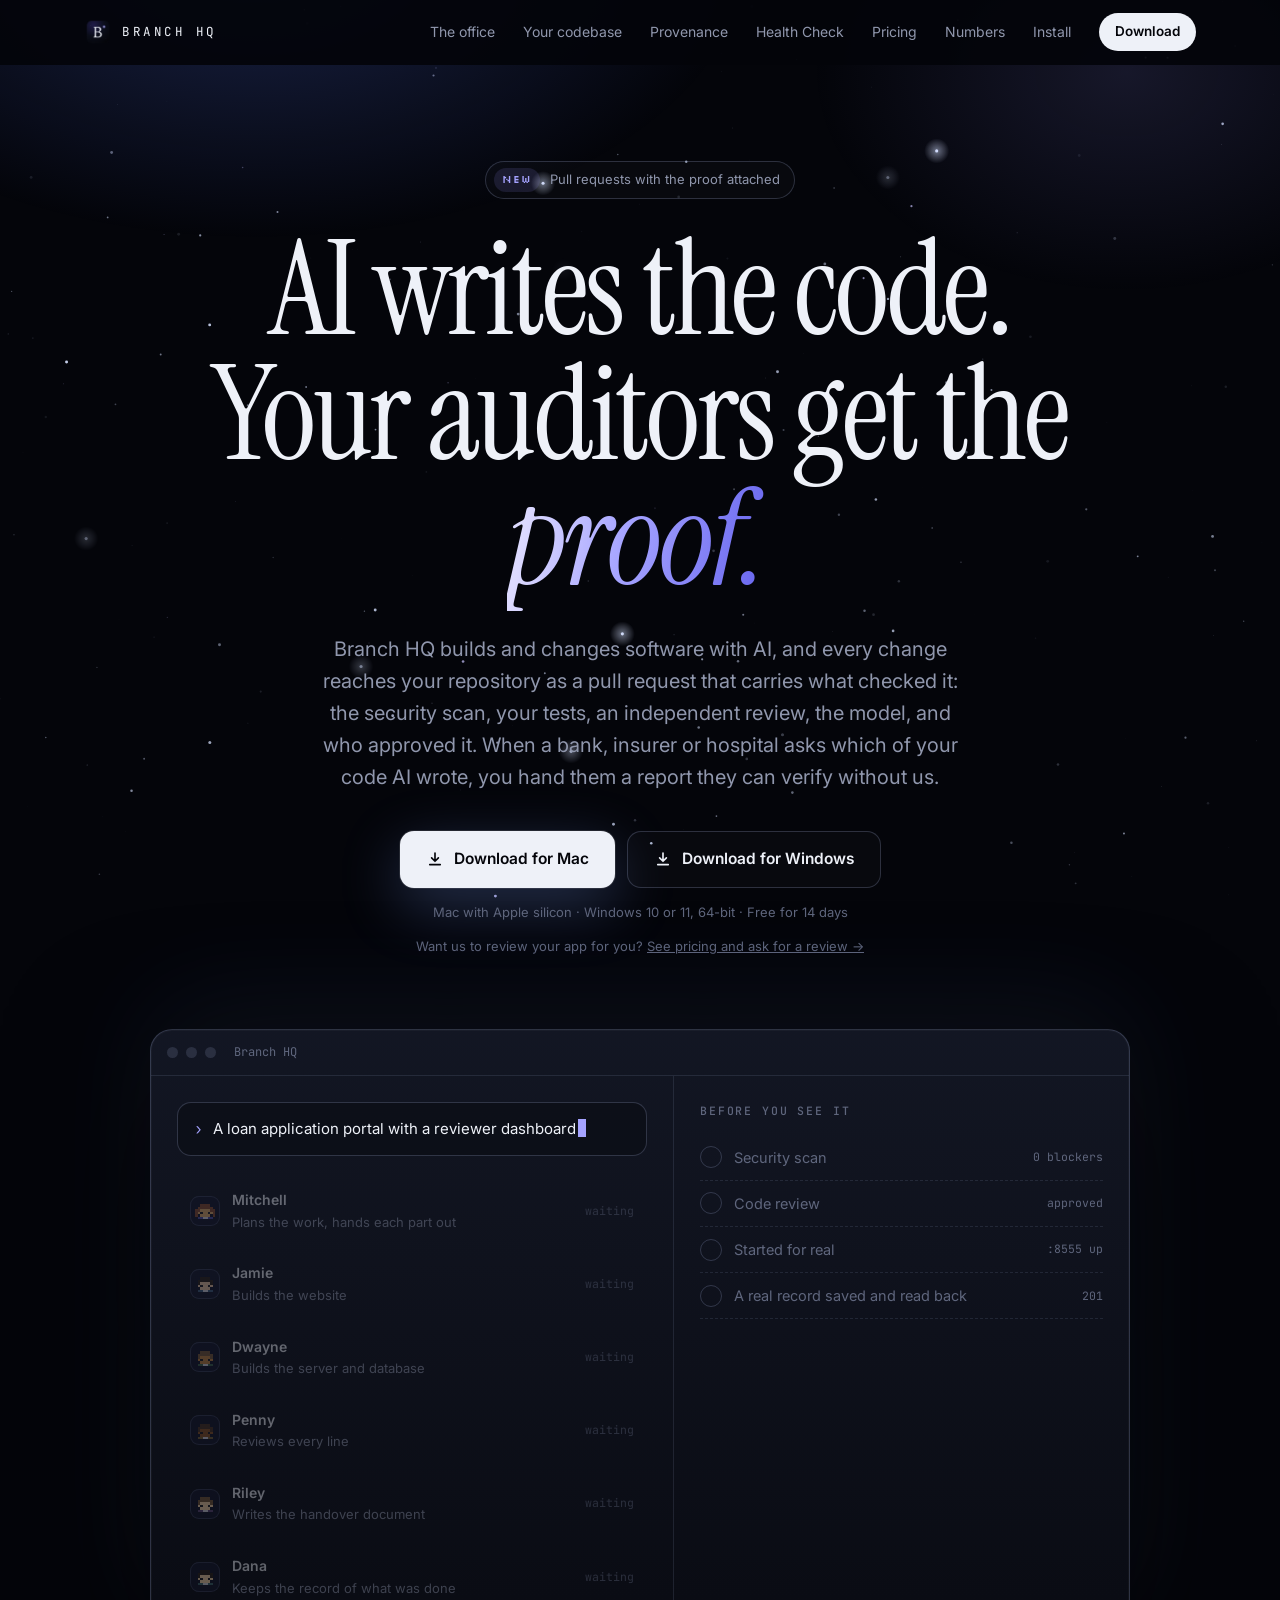
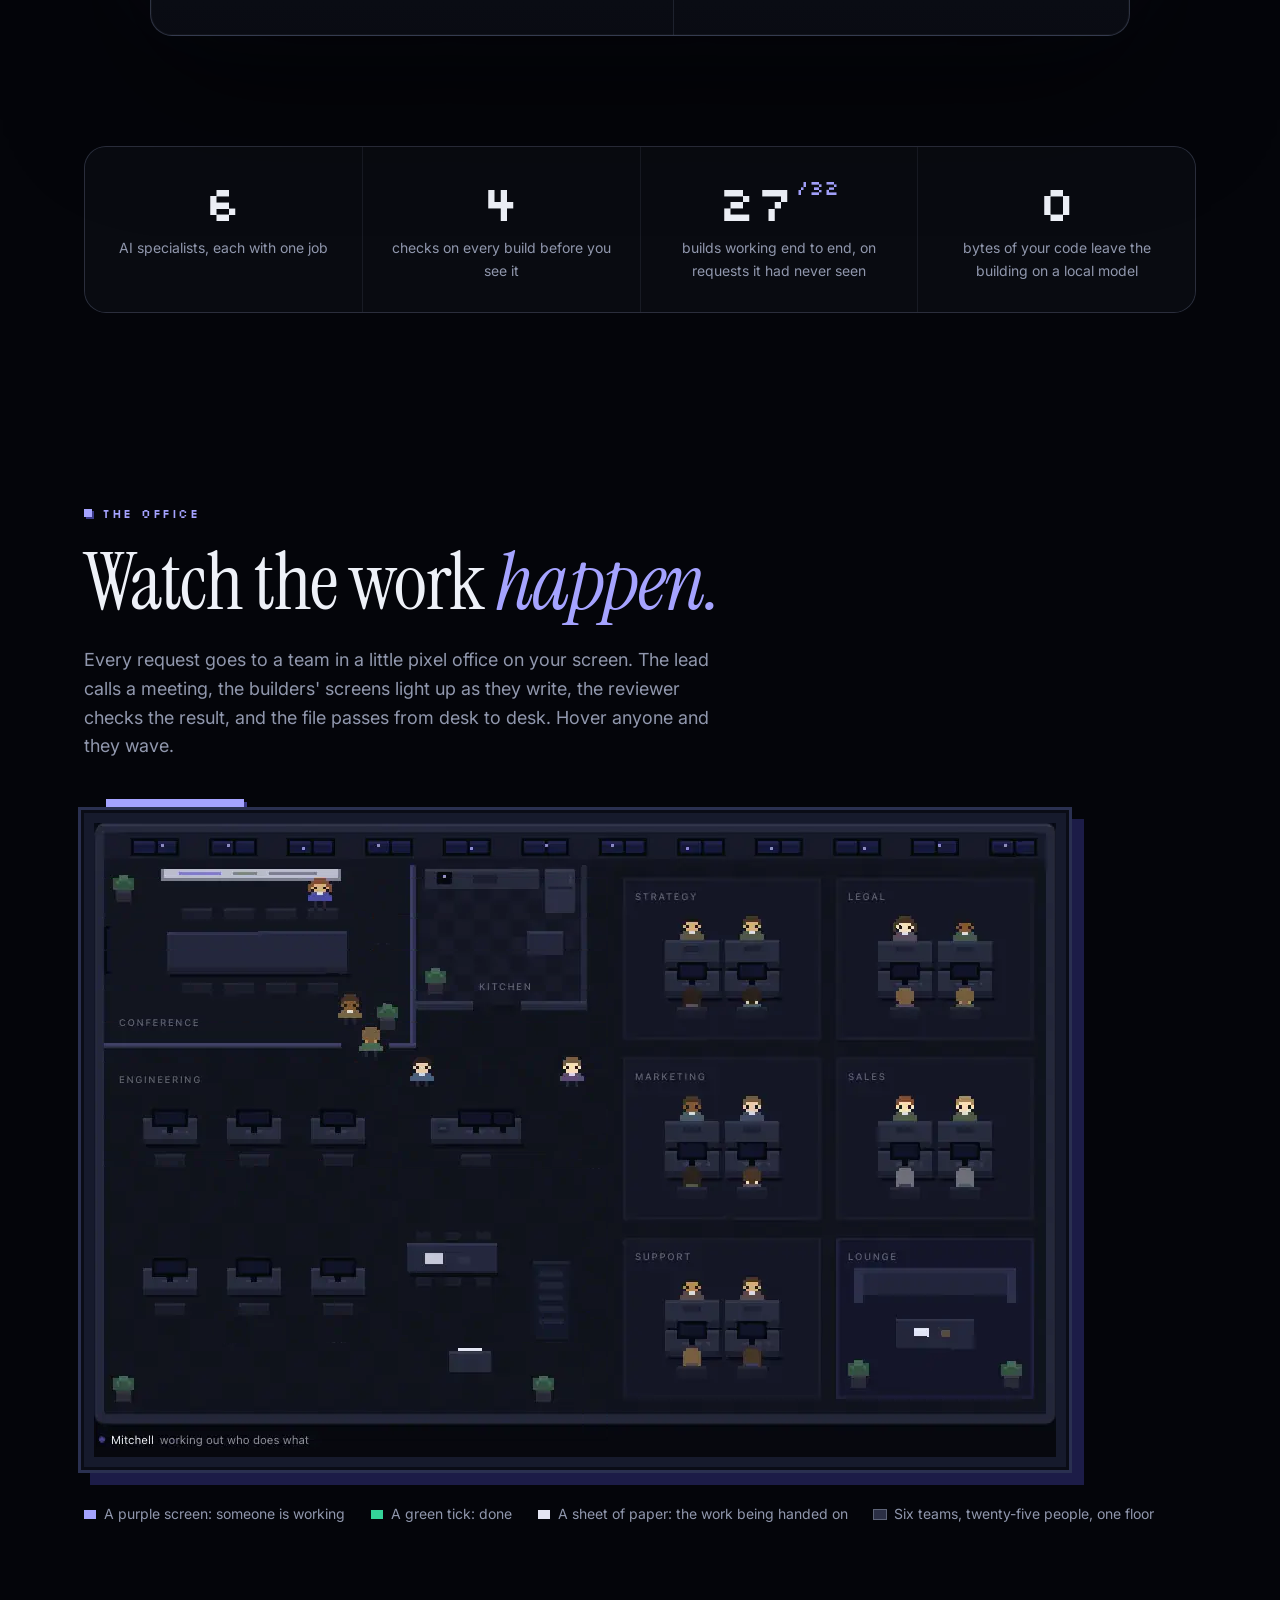
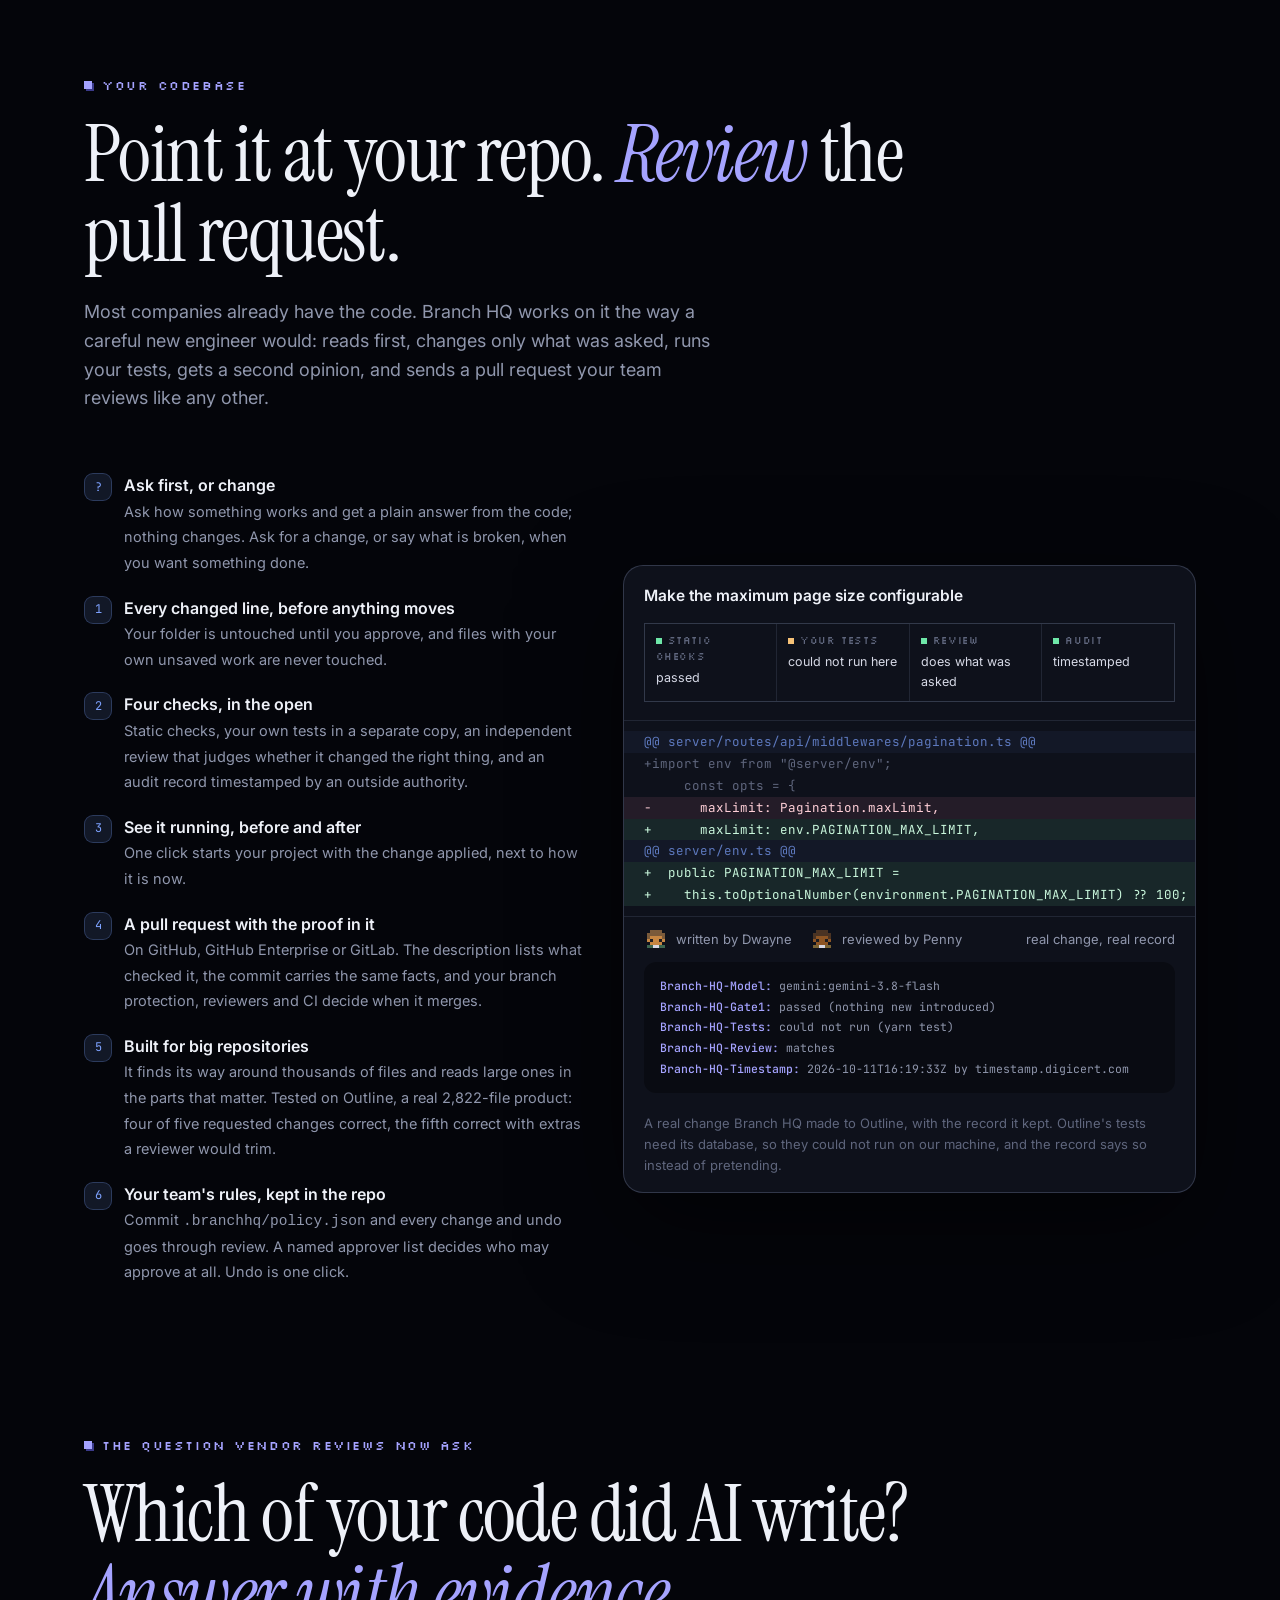
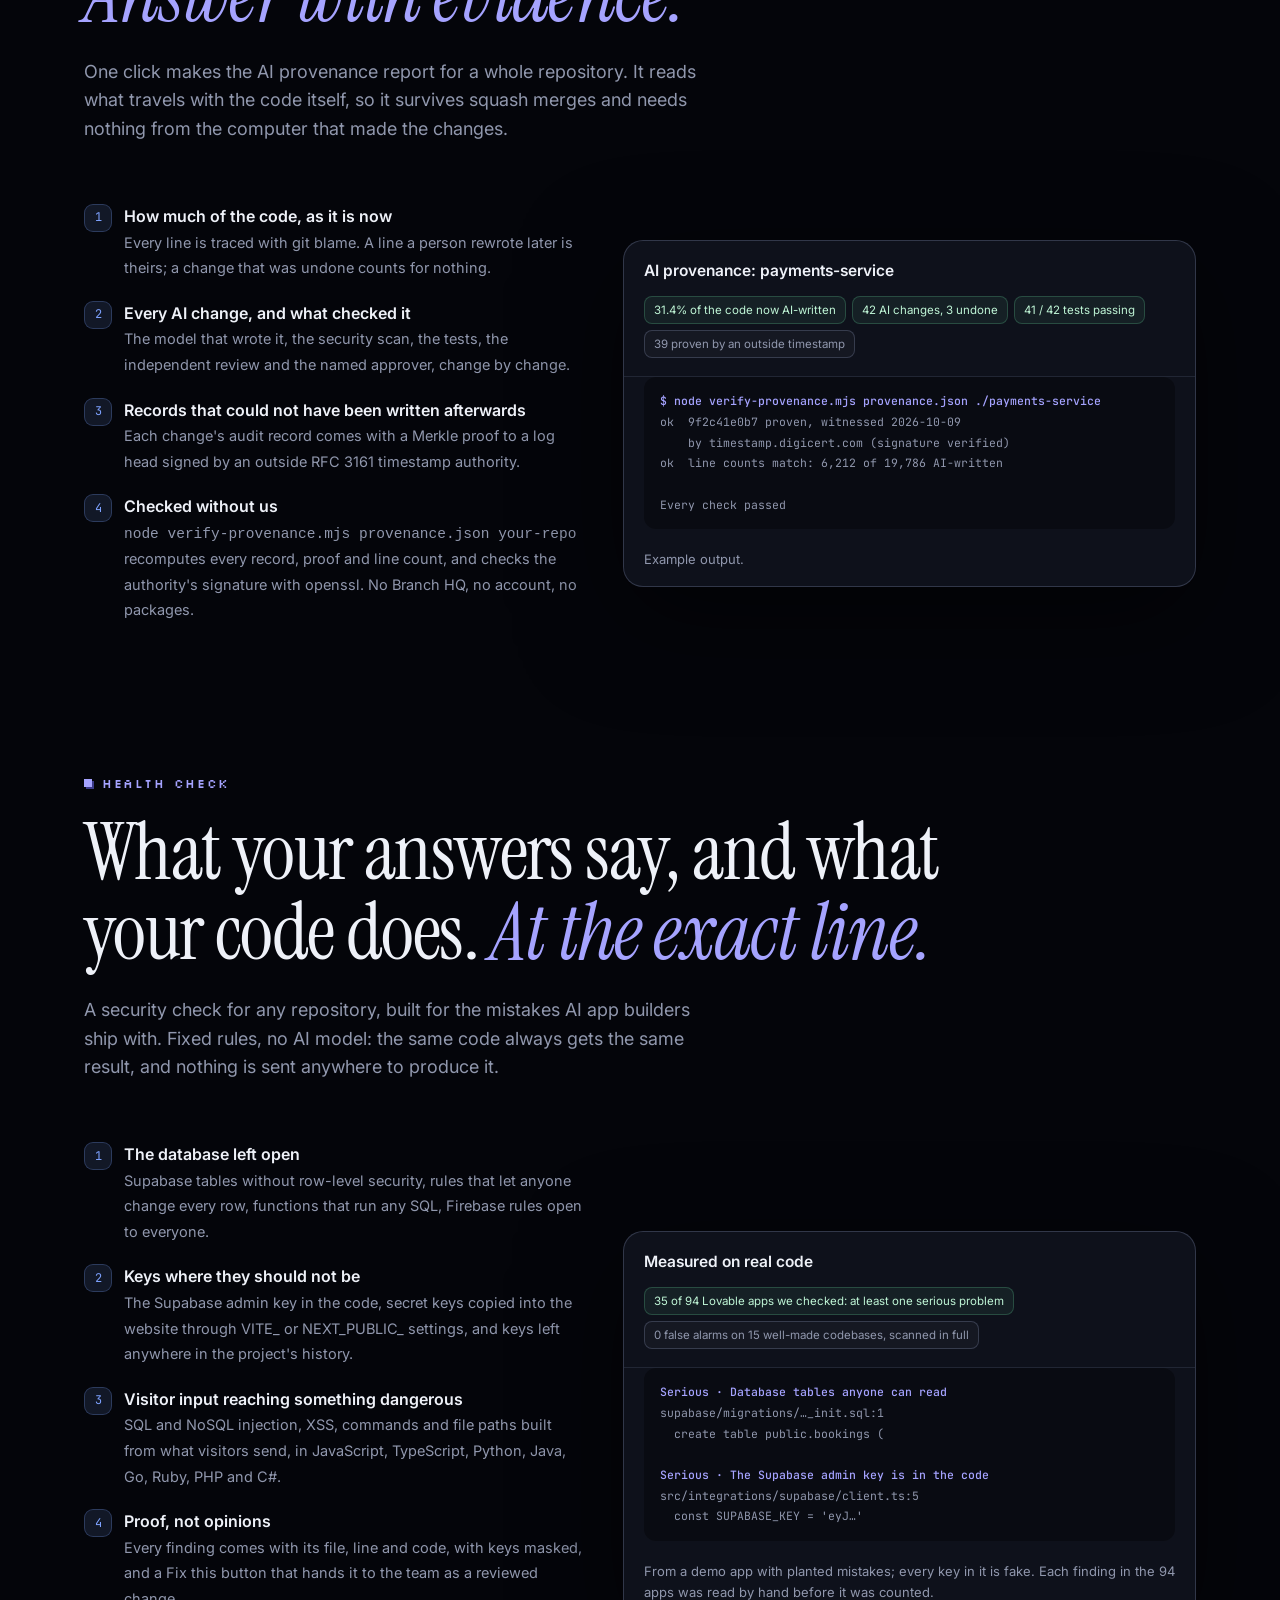
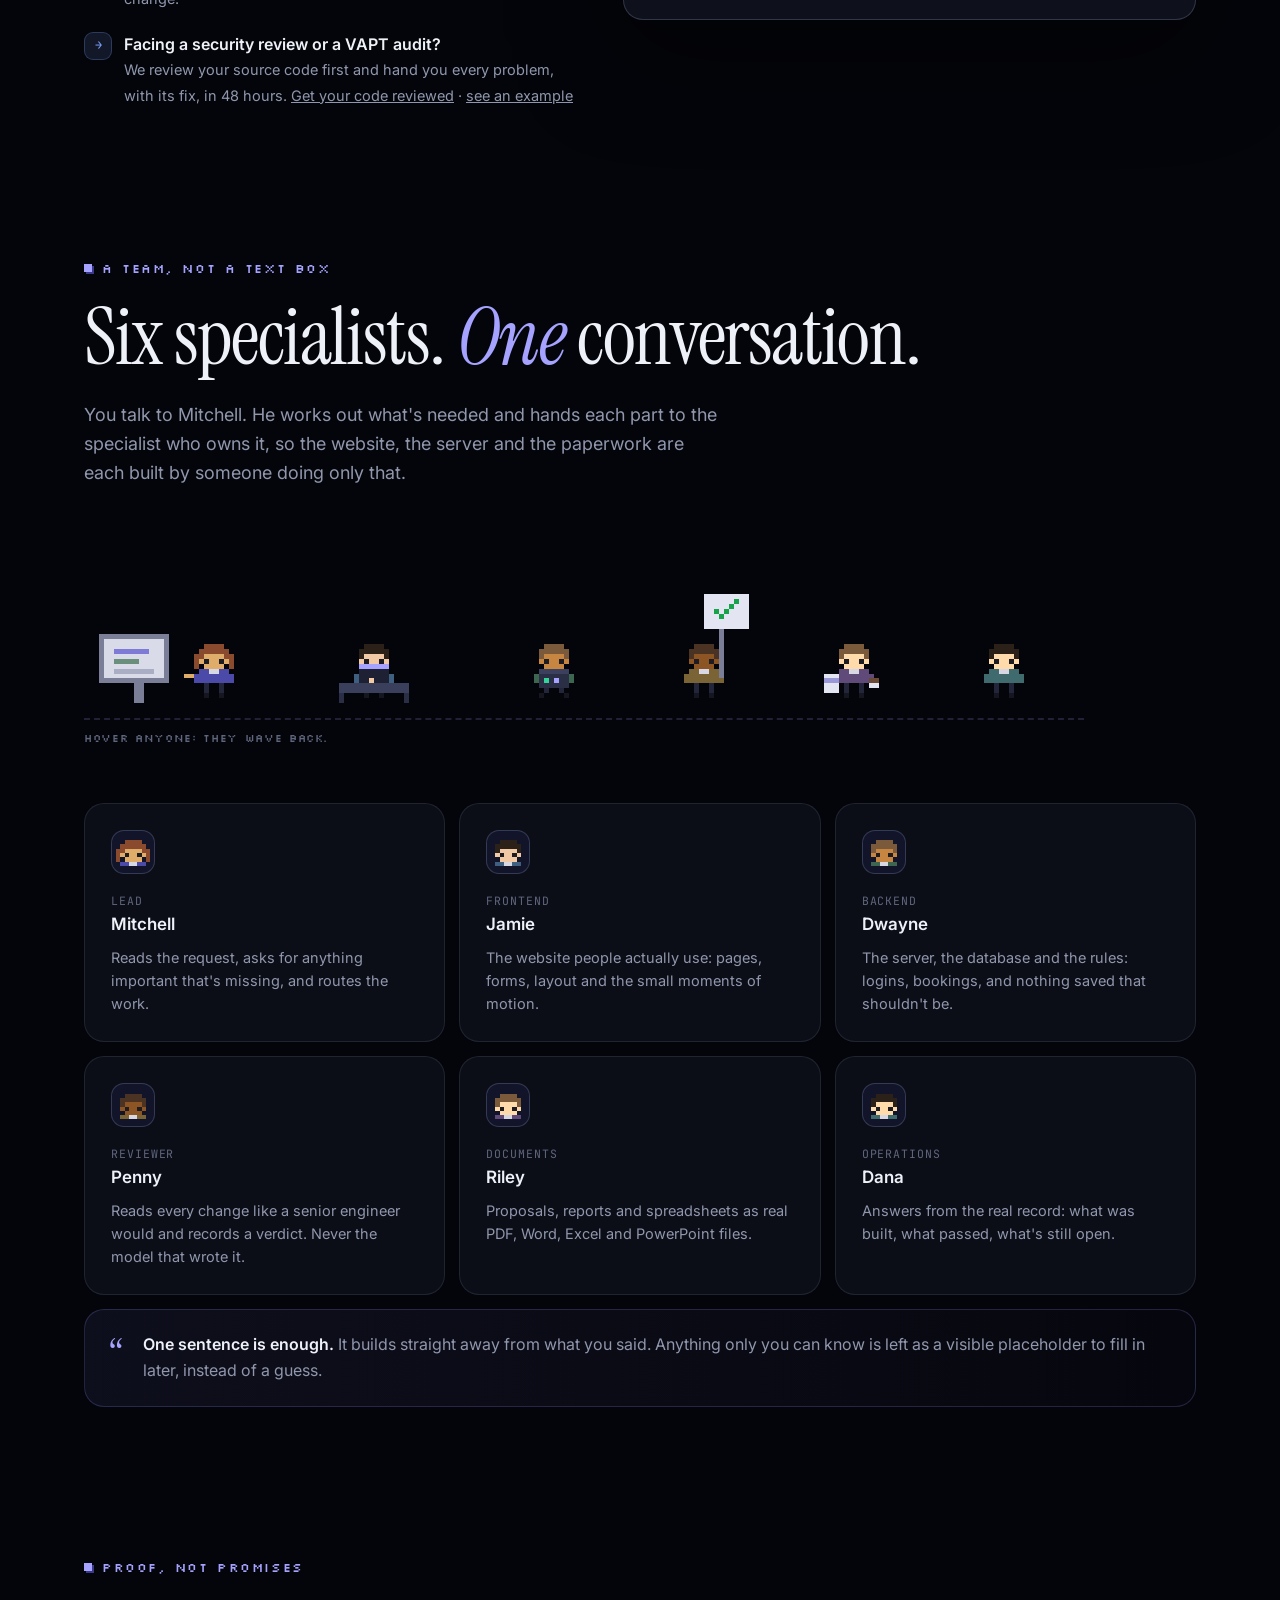
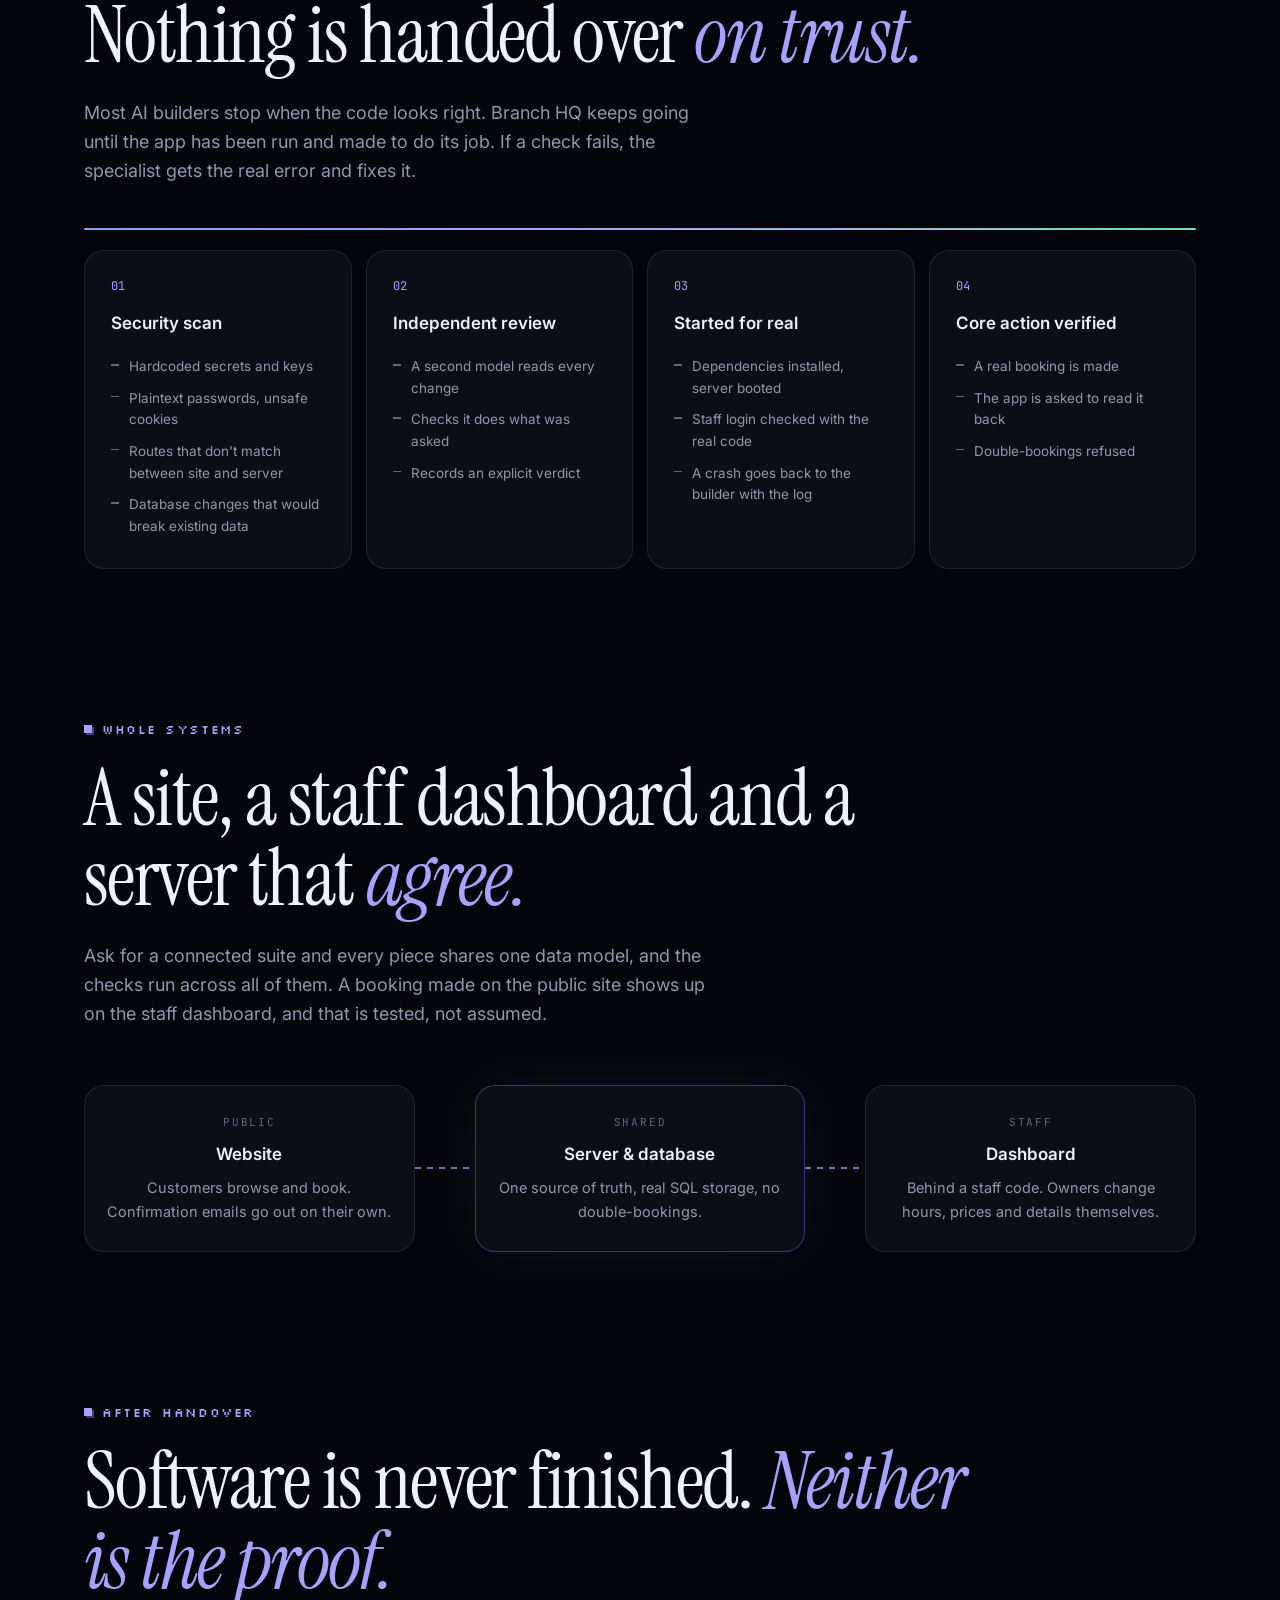
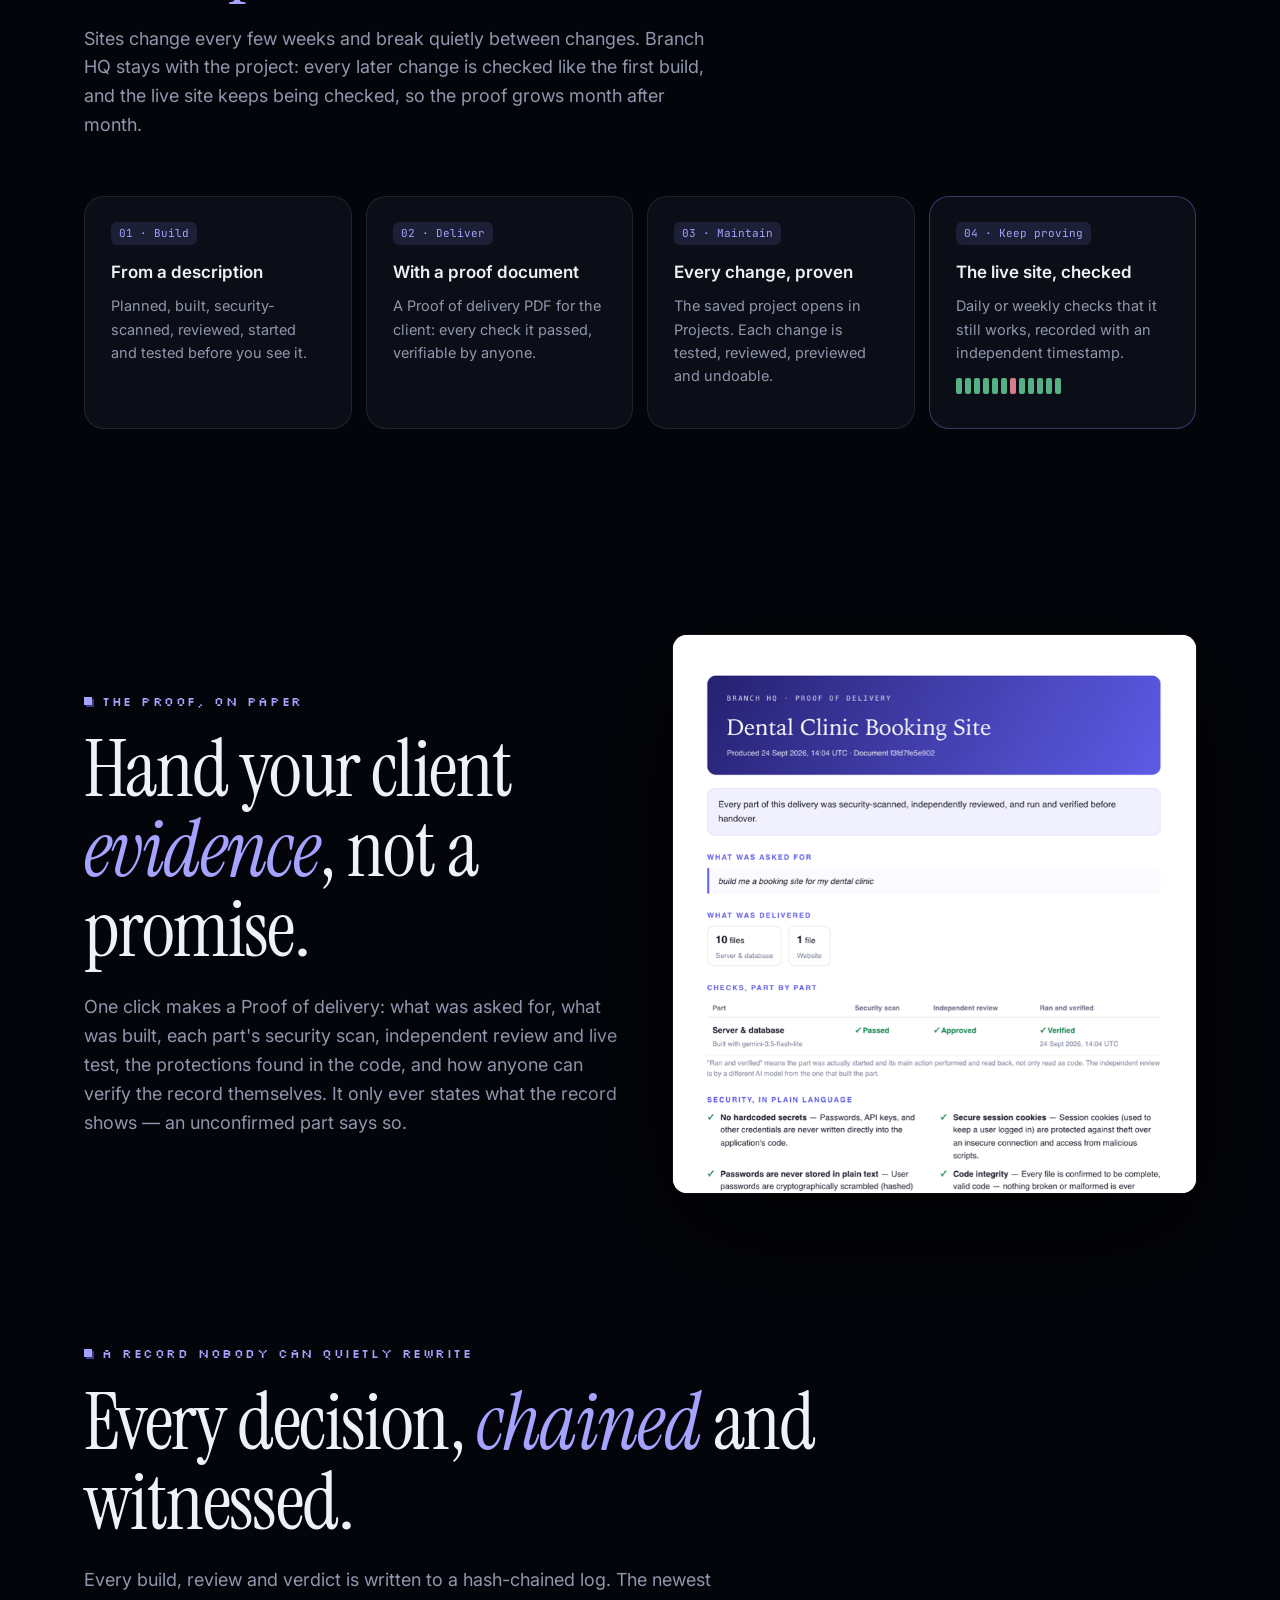
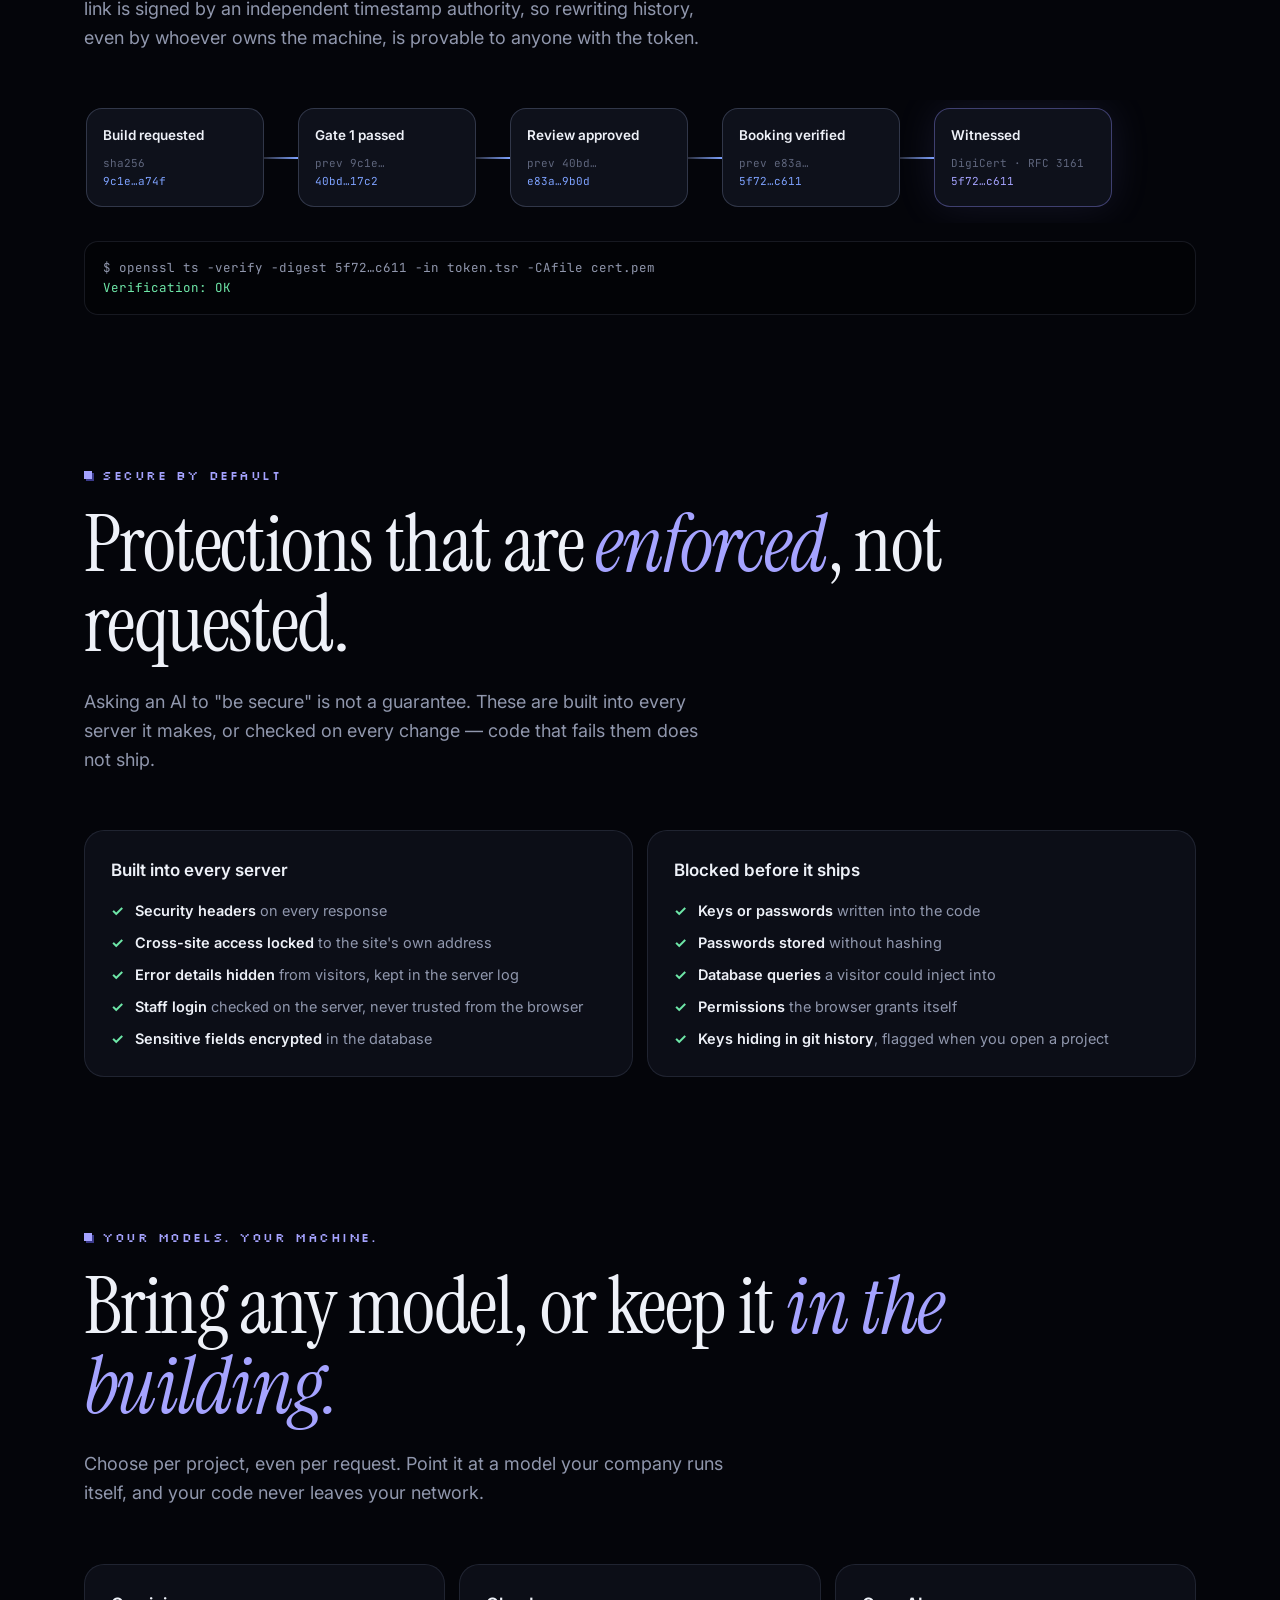
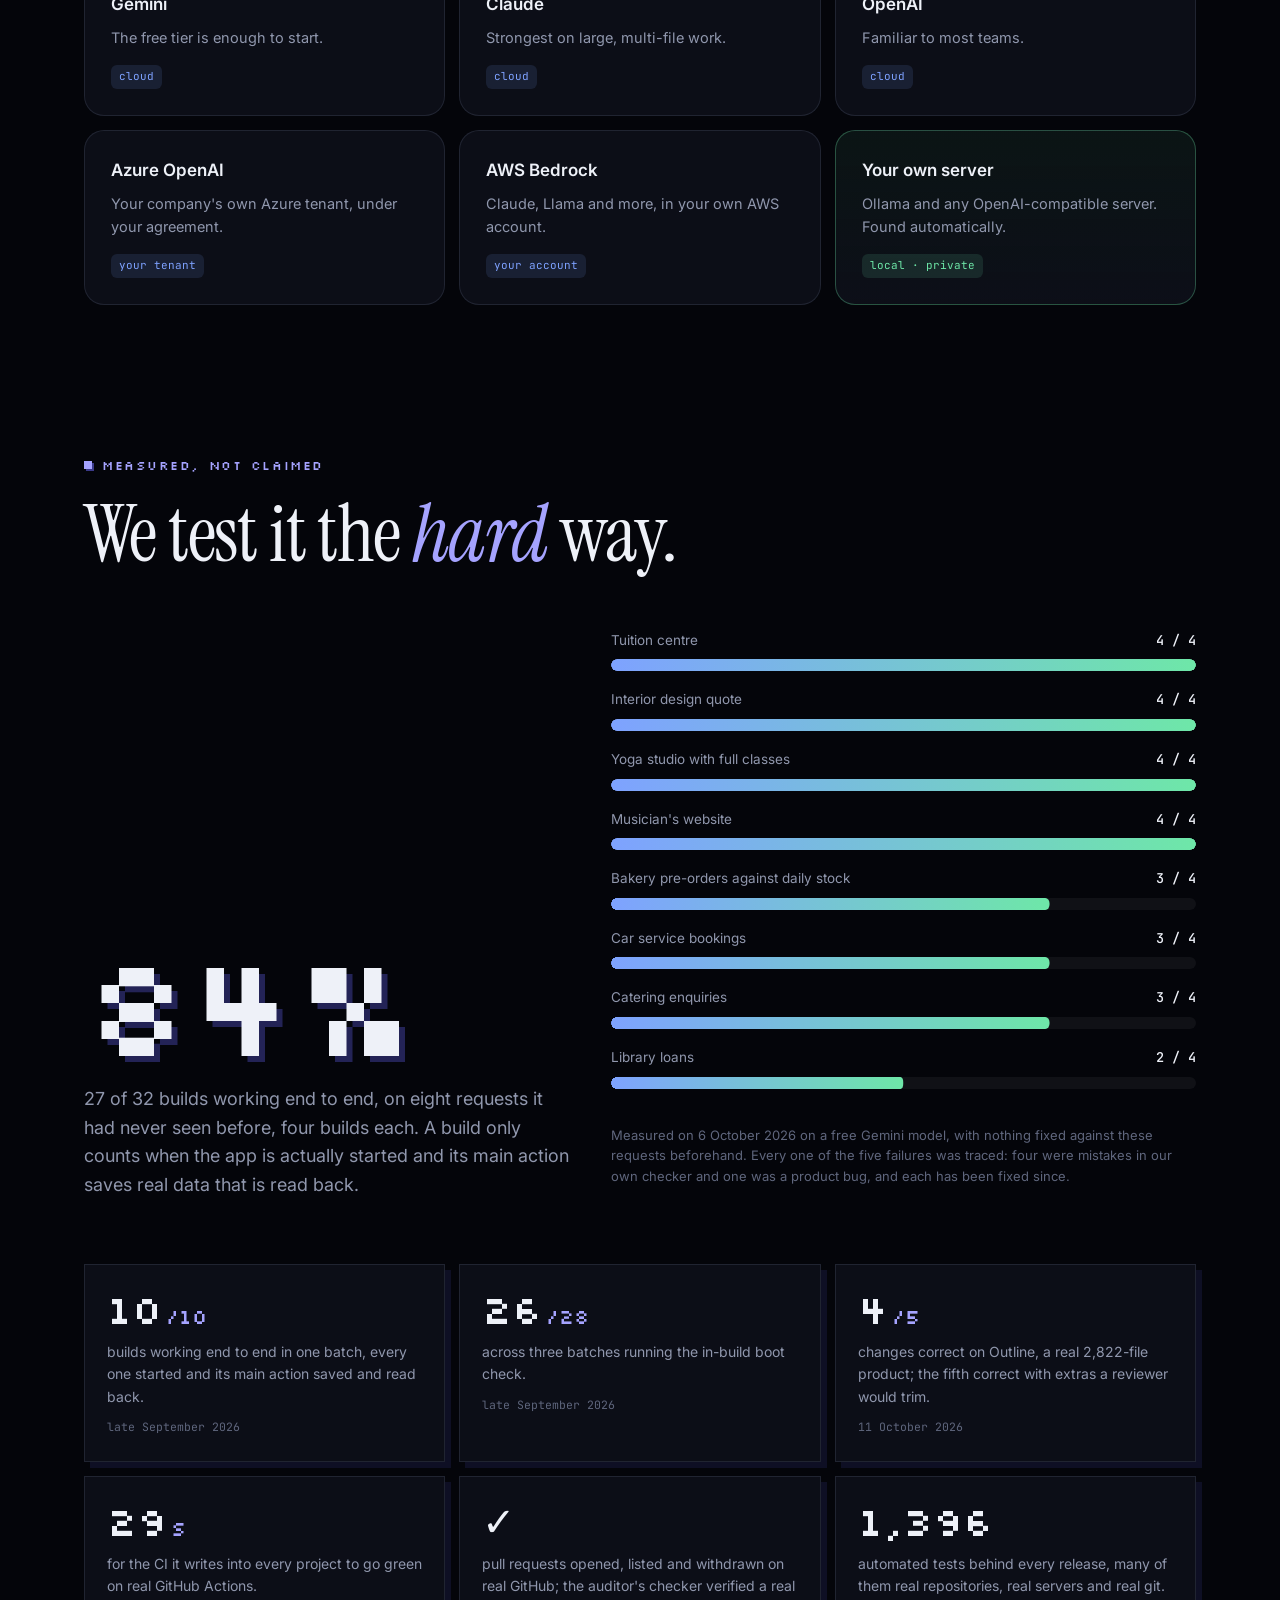
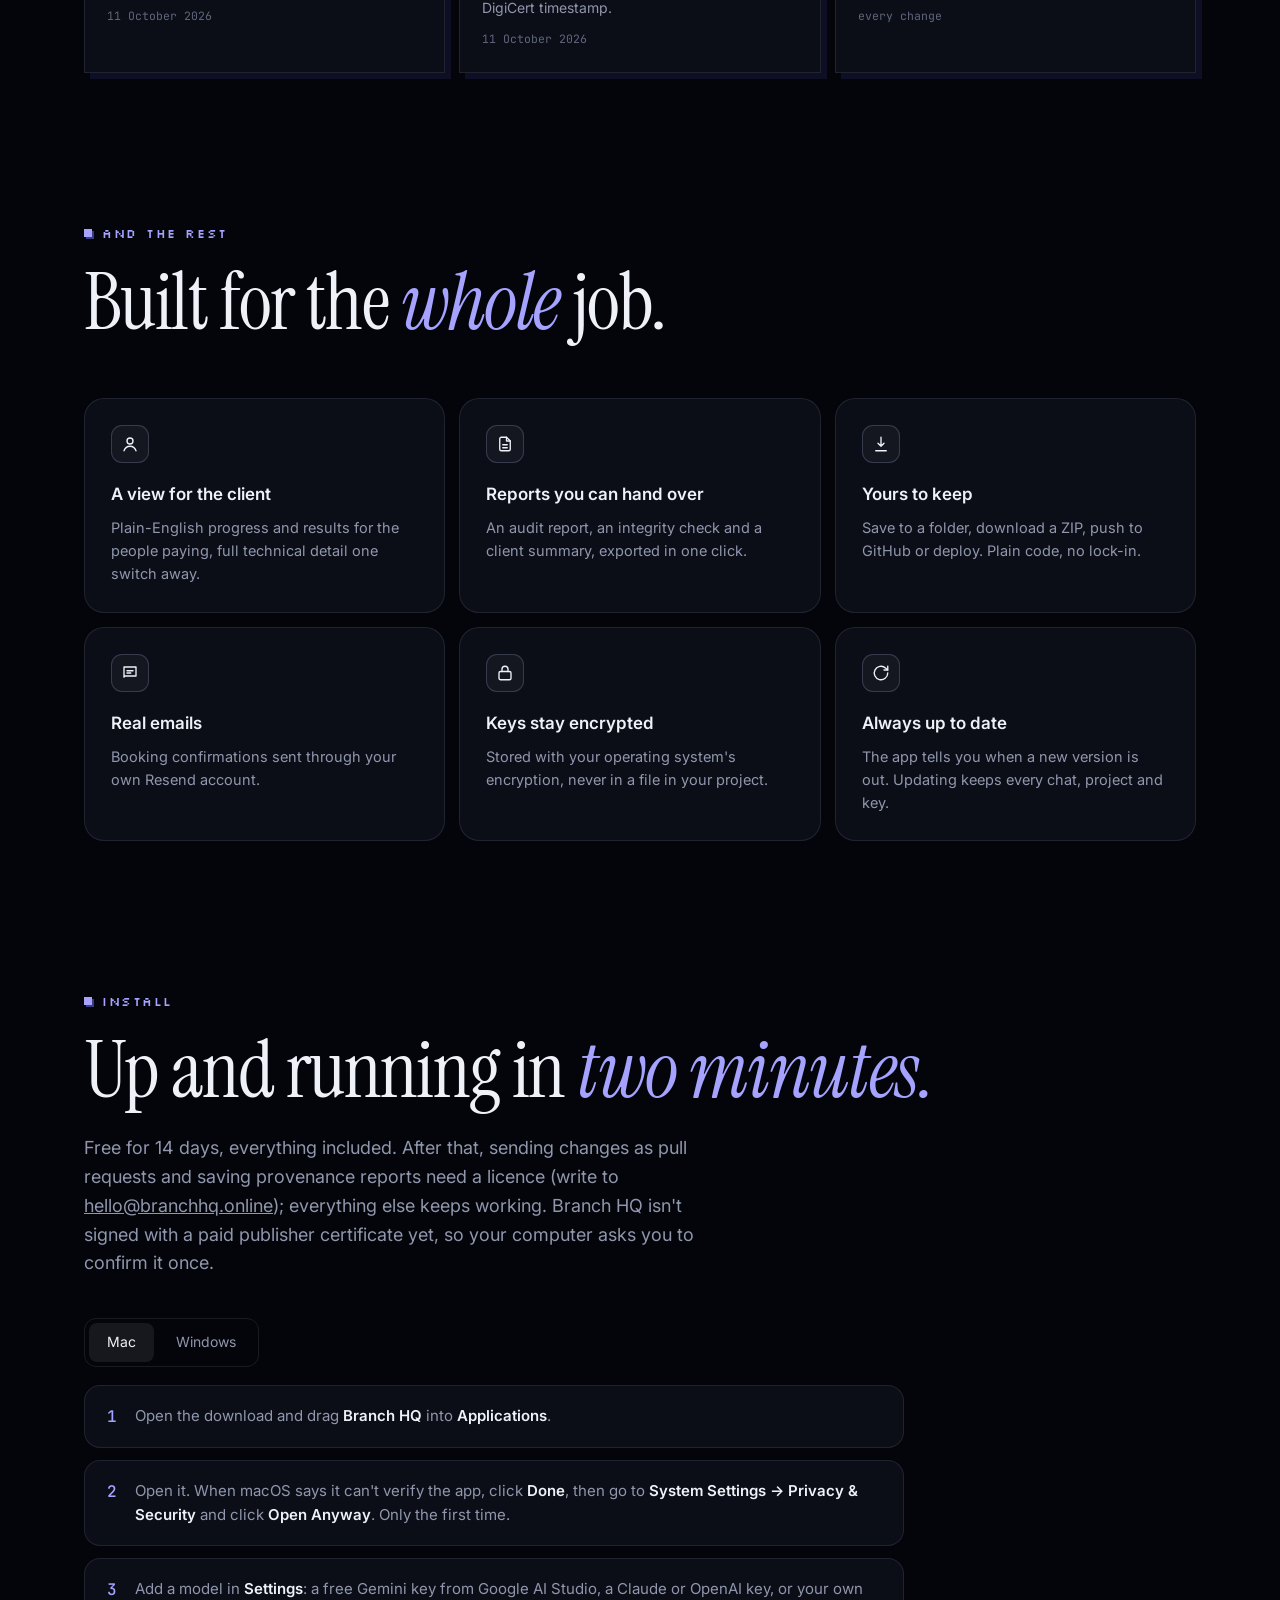
==== commit 88f42b0a: "Download page from decc3b9" ====
--- a/index.html
+++ b/index.html
@@ -685,7 +685,7 @@
   <section id="install" class="wrap">
     <div class="kicker reveal">Install</div>
     <h2 class="reveal d1">Up and running in <em>two minutes.</em></h2>
-    <p class="intro reveal d2">Free for 14 days, everything included. After that, sending changes as pull requests and saving provenance reports need a licence (write to <a href="mailto:shresthakp07@gmail.com">shresthakp07@gmail.com</a>); everything else keeps working. Branch HQ isn't signed with a paid publisher certificate yet, so your computer asks you to confirm it once.</p>
+    <p class="intro reveal d2">Free for 14 days, everything included. After that, sending changes as pull requests and saving provenance reports need a licence (write to <a href="mailto:hello@branchhq.online">hello@branchhq.online</a>); everything else keeps working. Branch HQ isn't signed with a paid publisher certificate yet, so your computer asks you to confirm it once.</p>
     <div class="tabs" role="tablist">
       <button role="tab" data-tab="mac" aria-selected="true">Mac</button>
       <button role="tab" data-tab="windows" aria-selected="false">Windows</button>
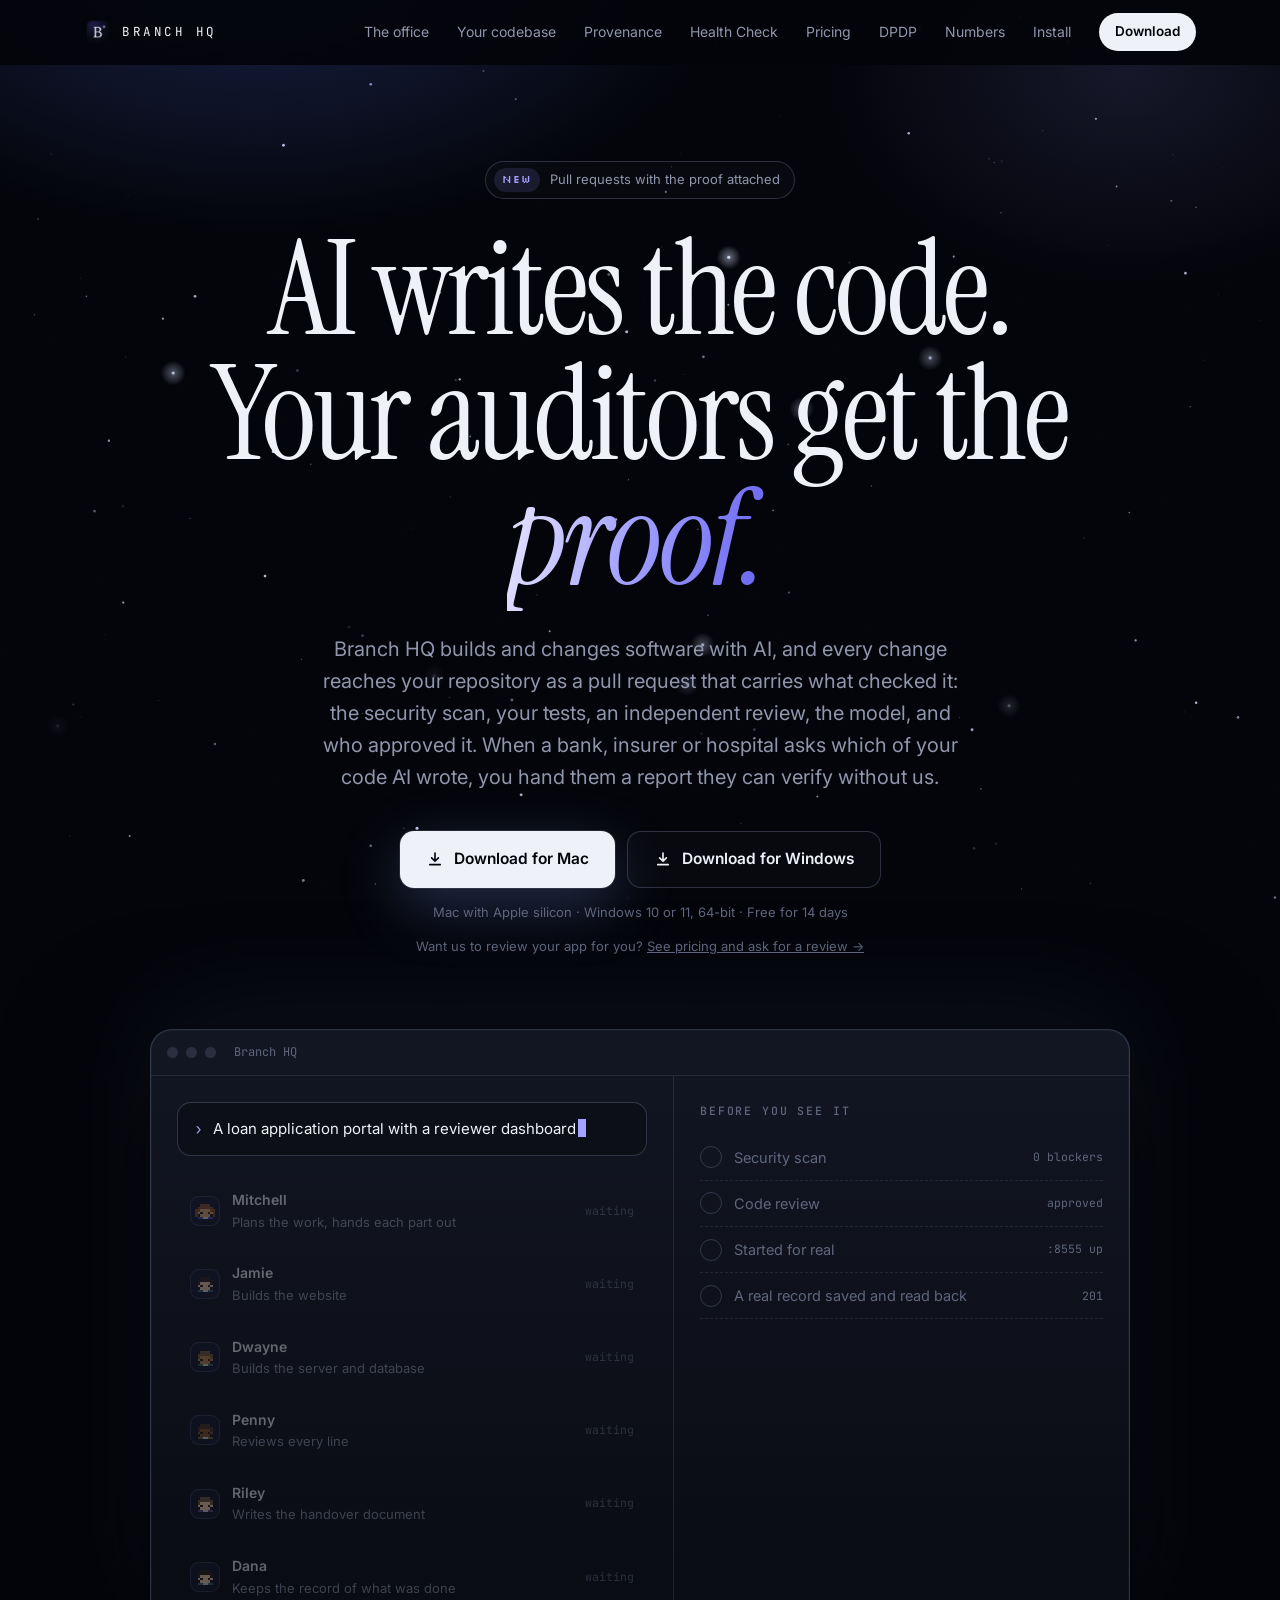
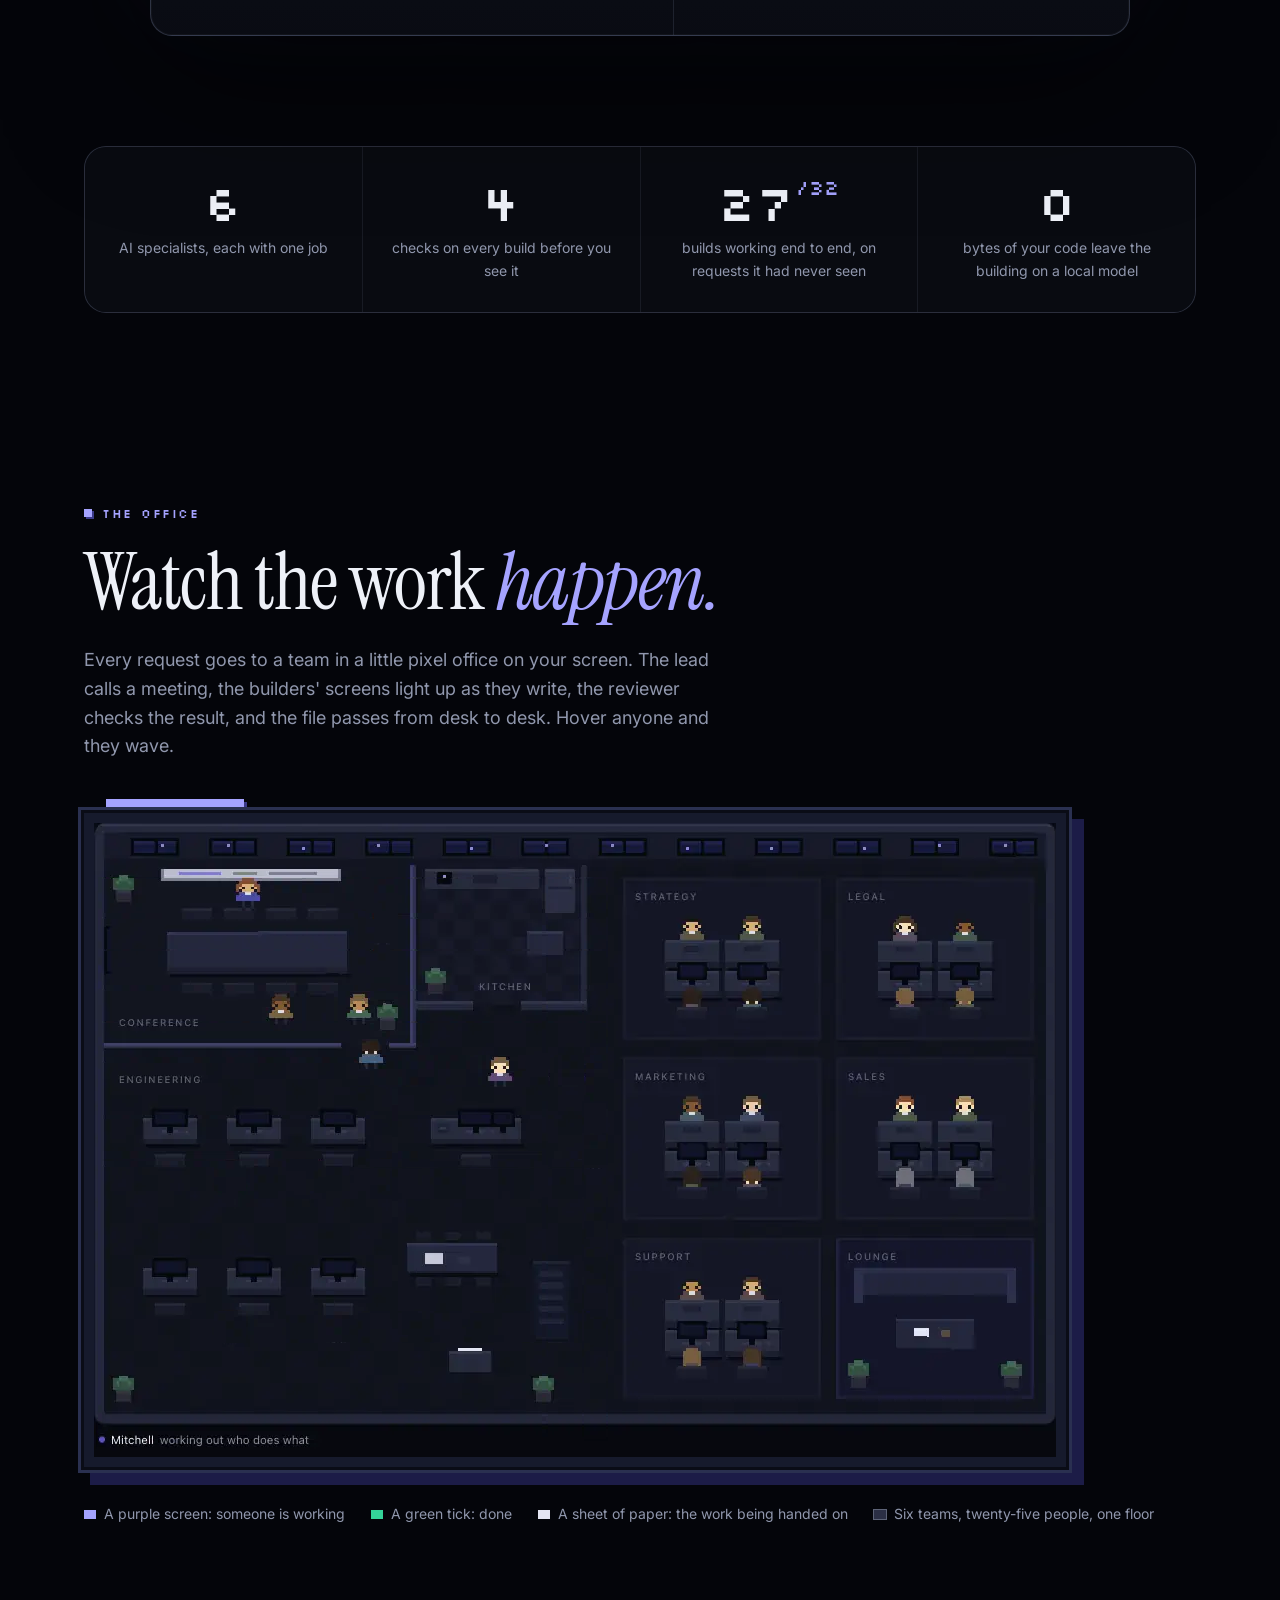
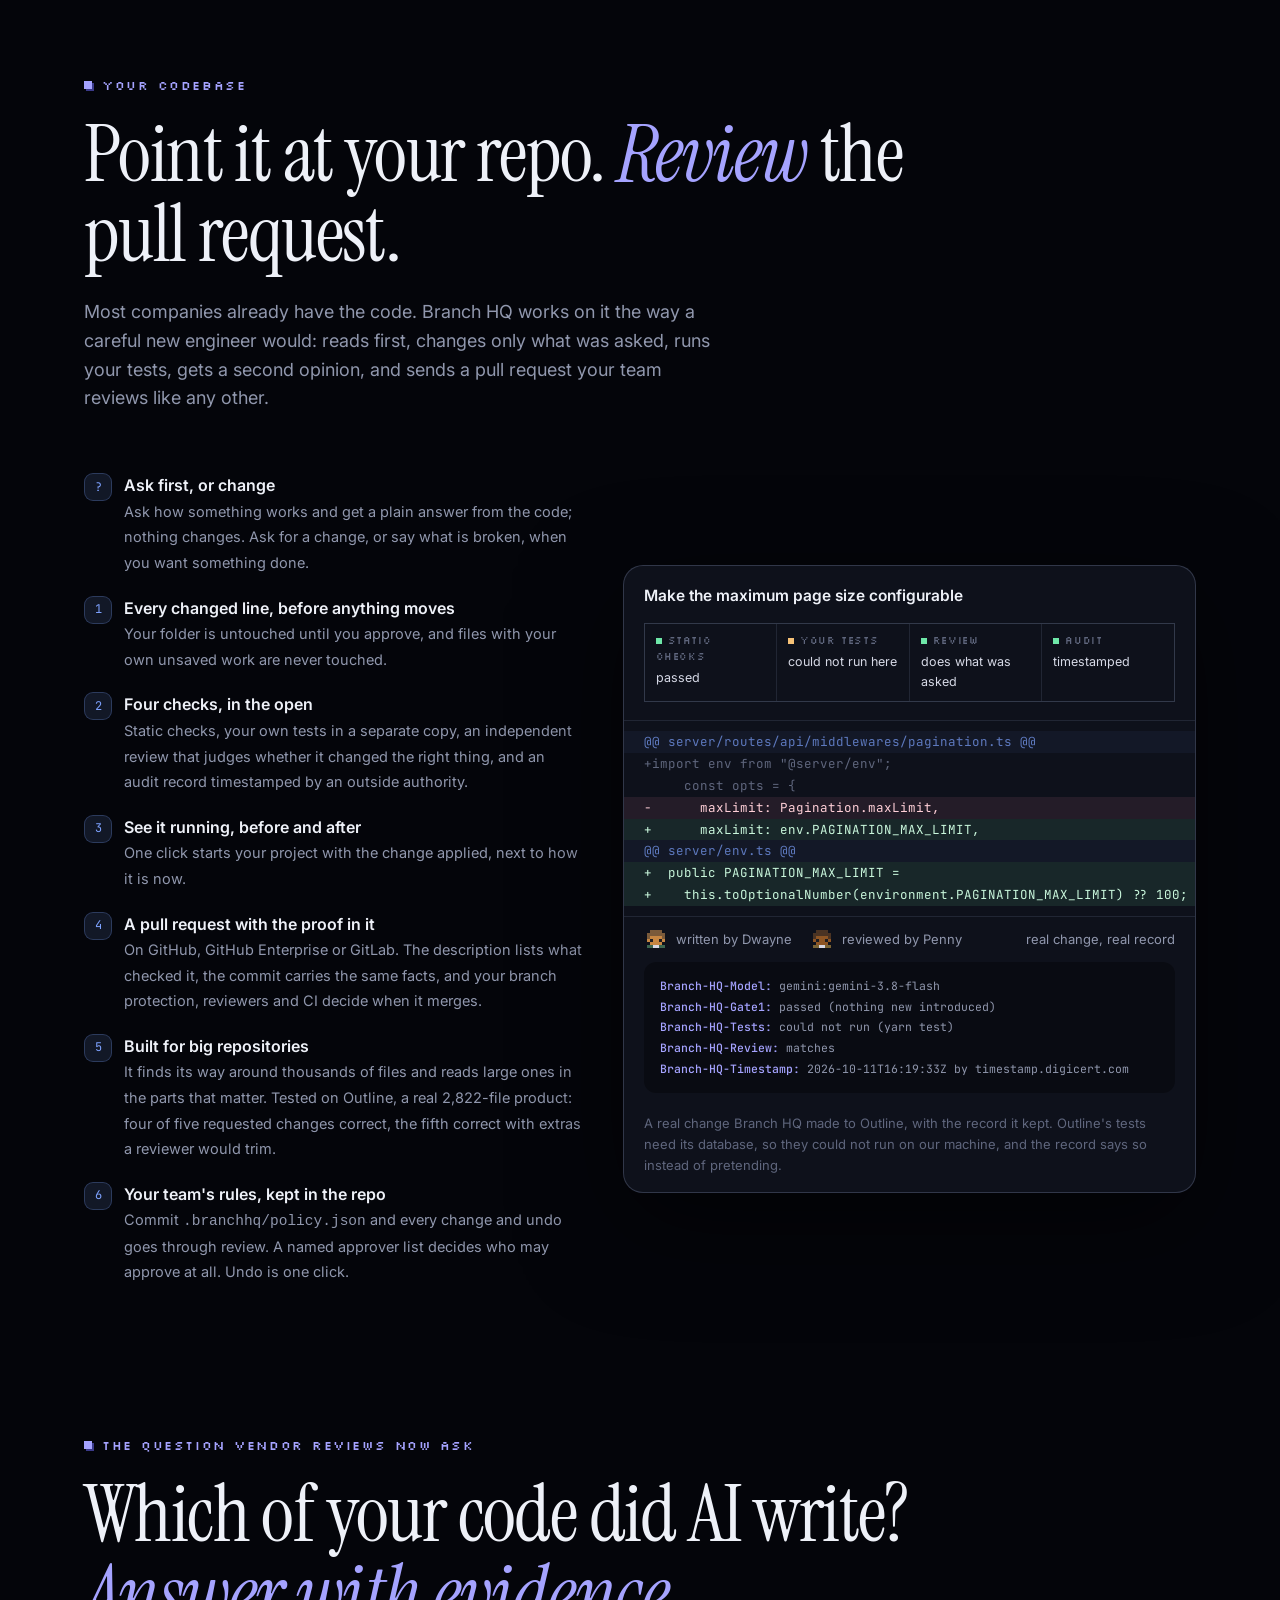
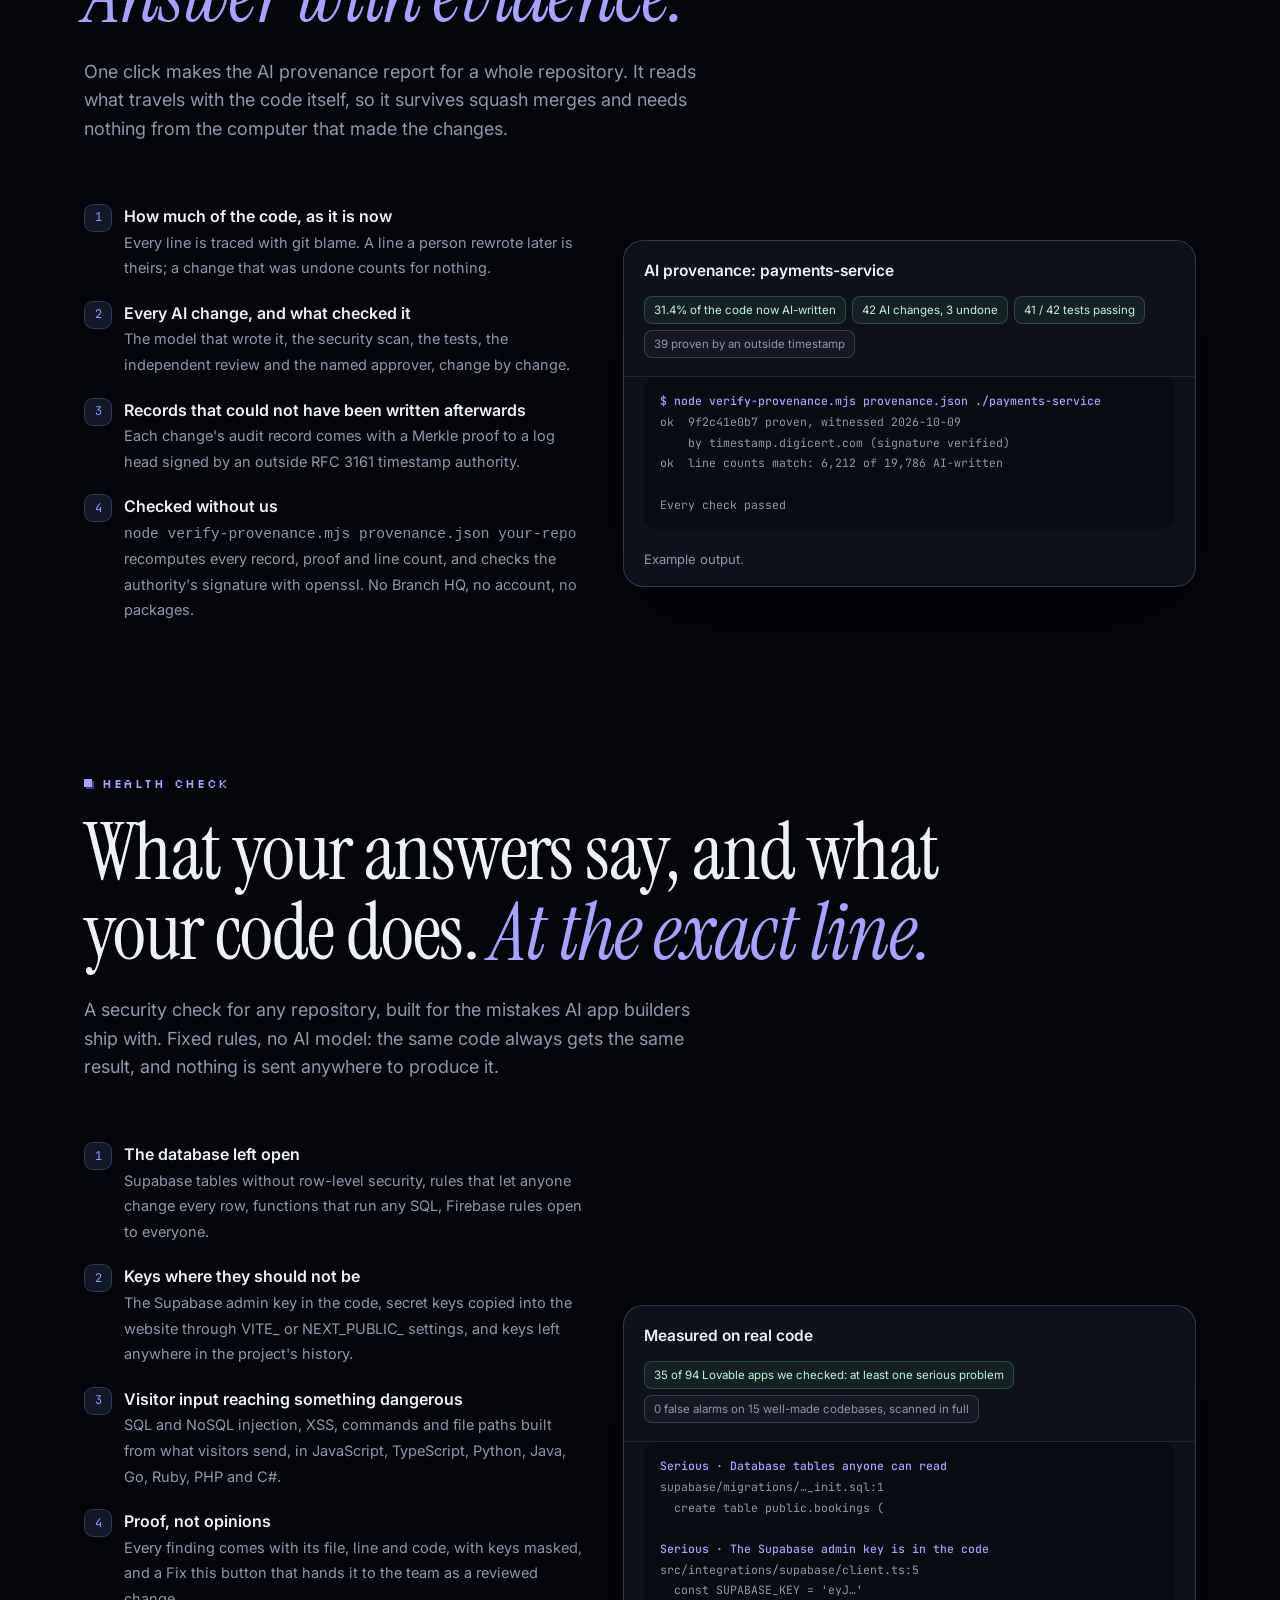
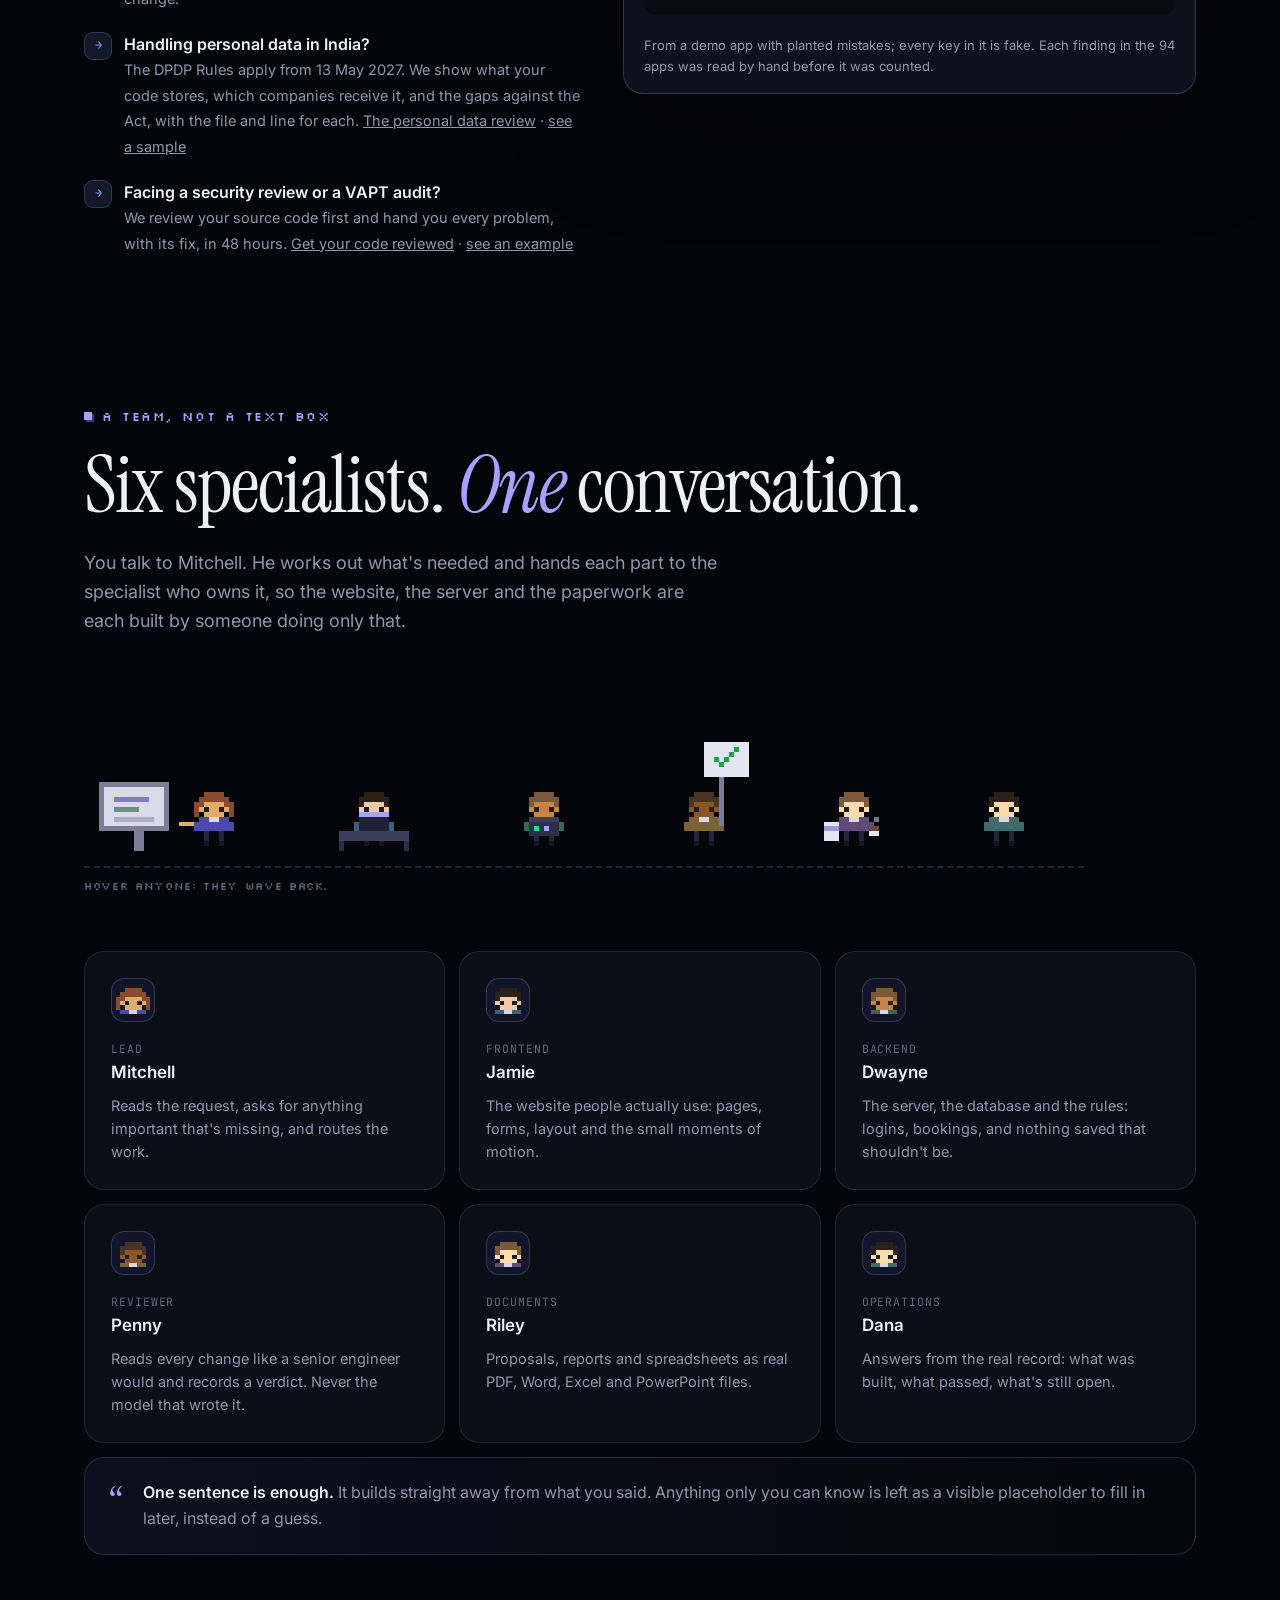
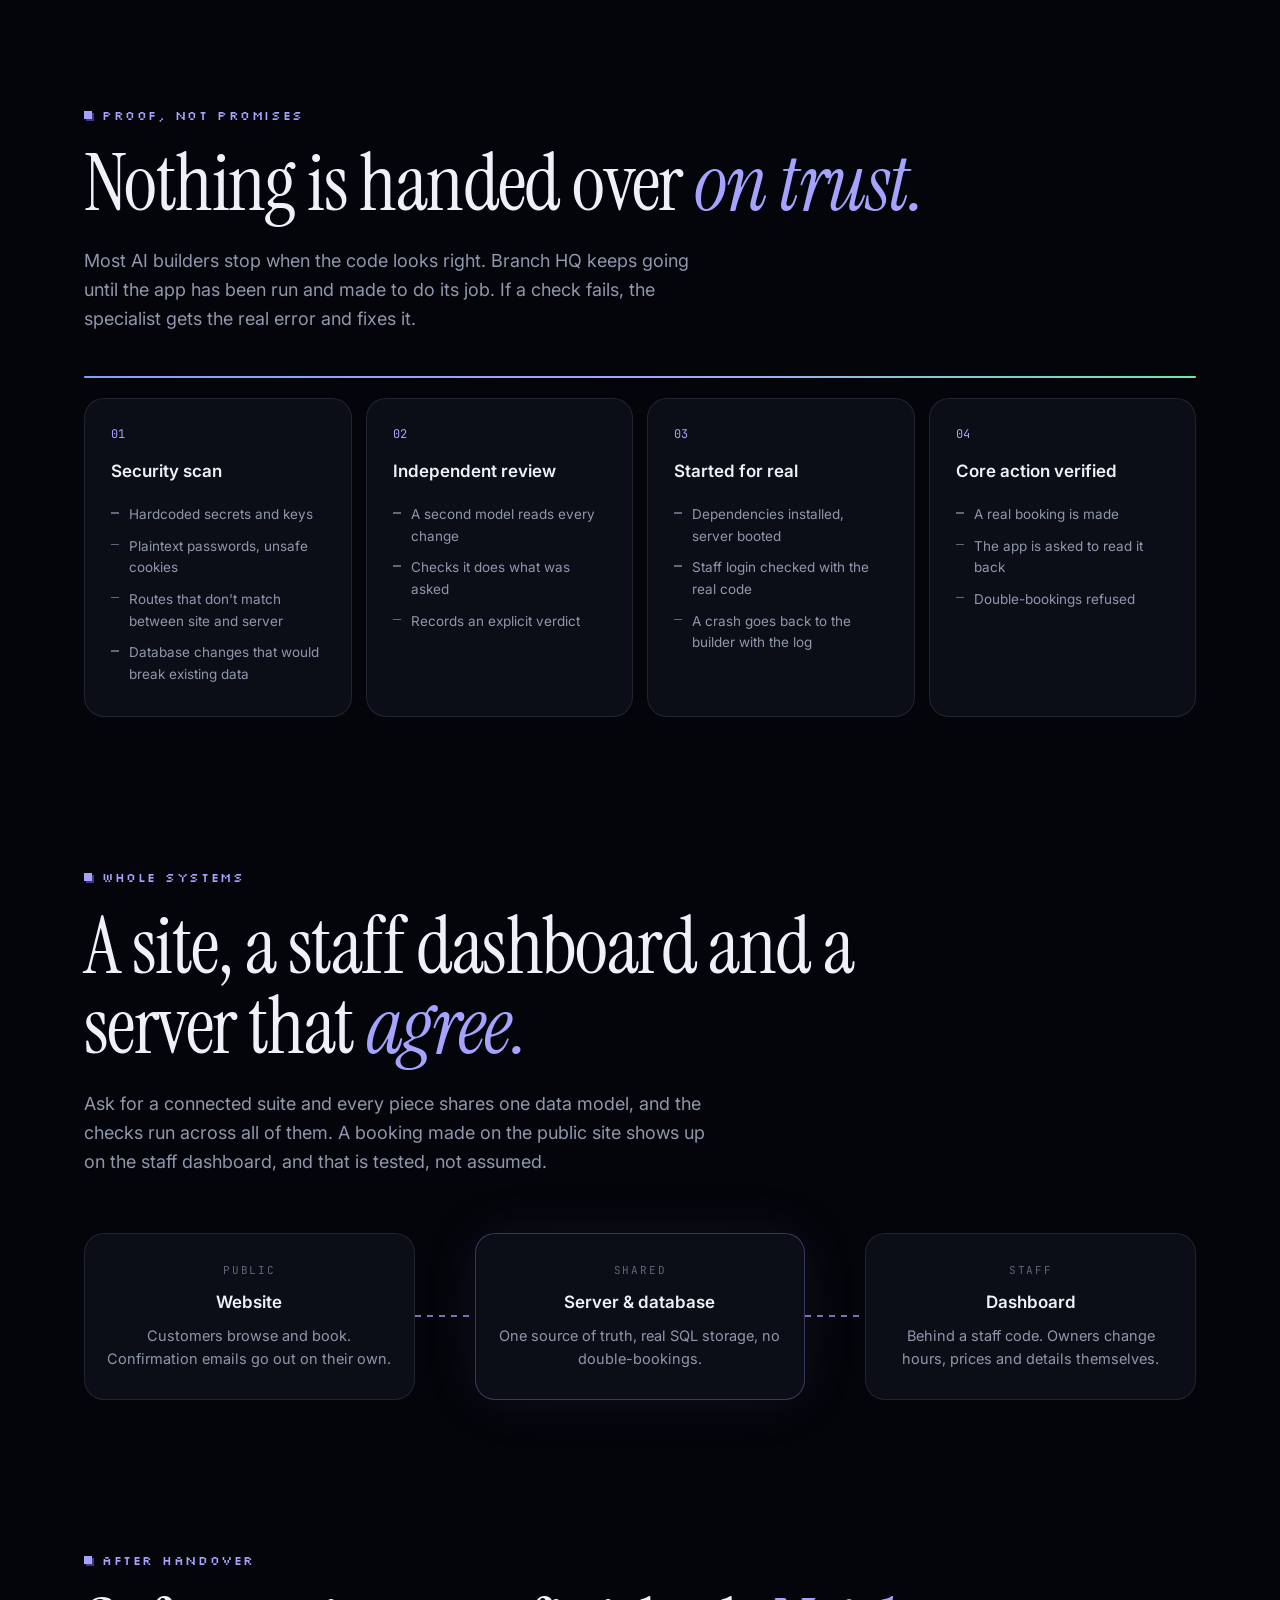
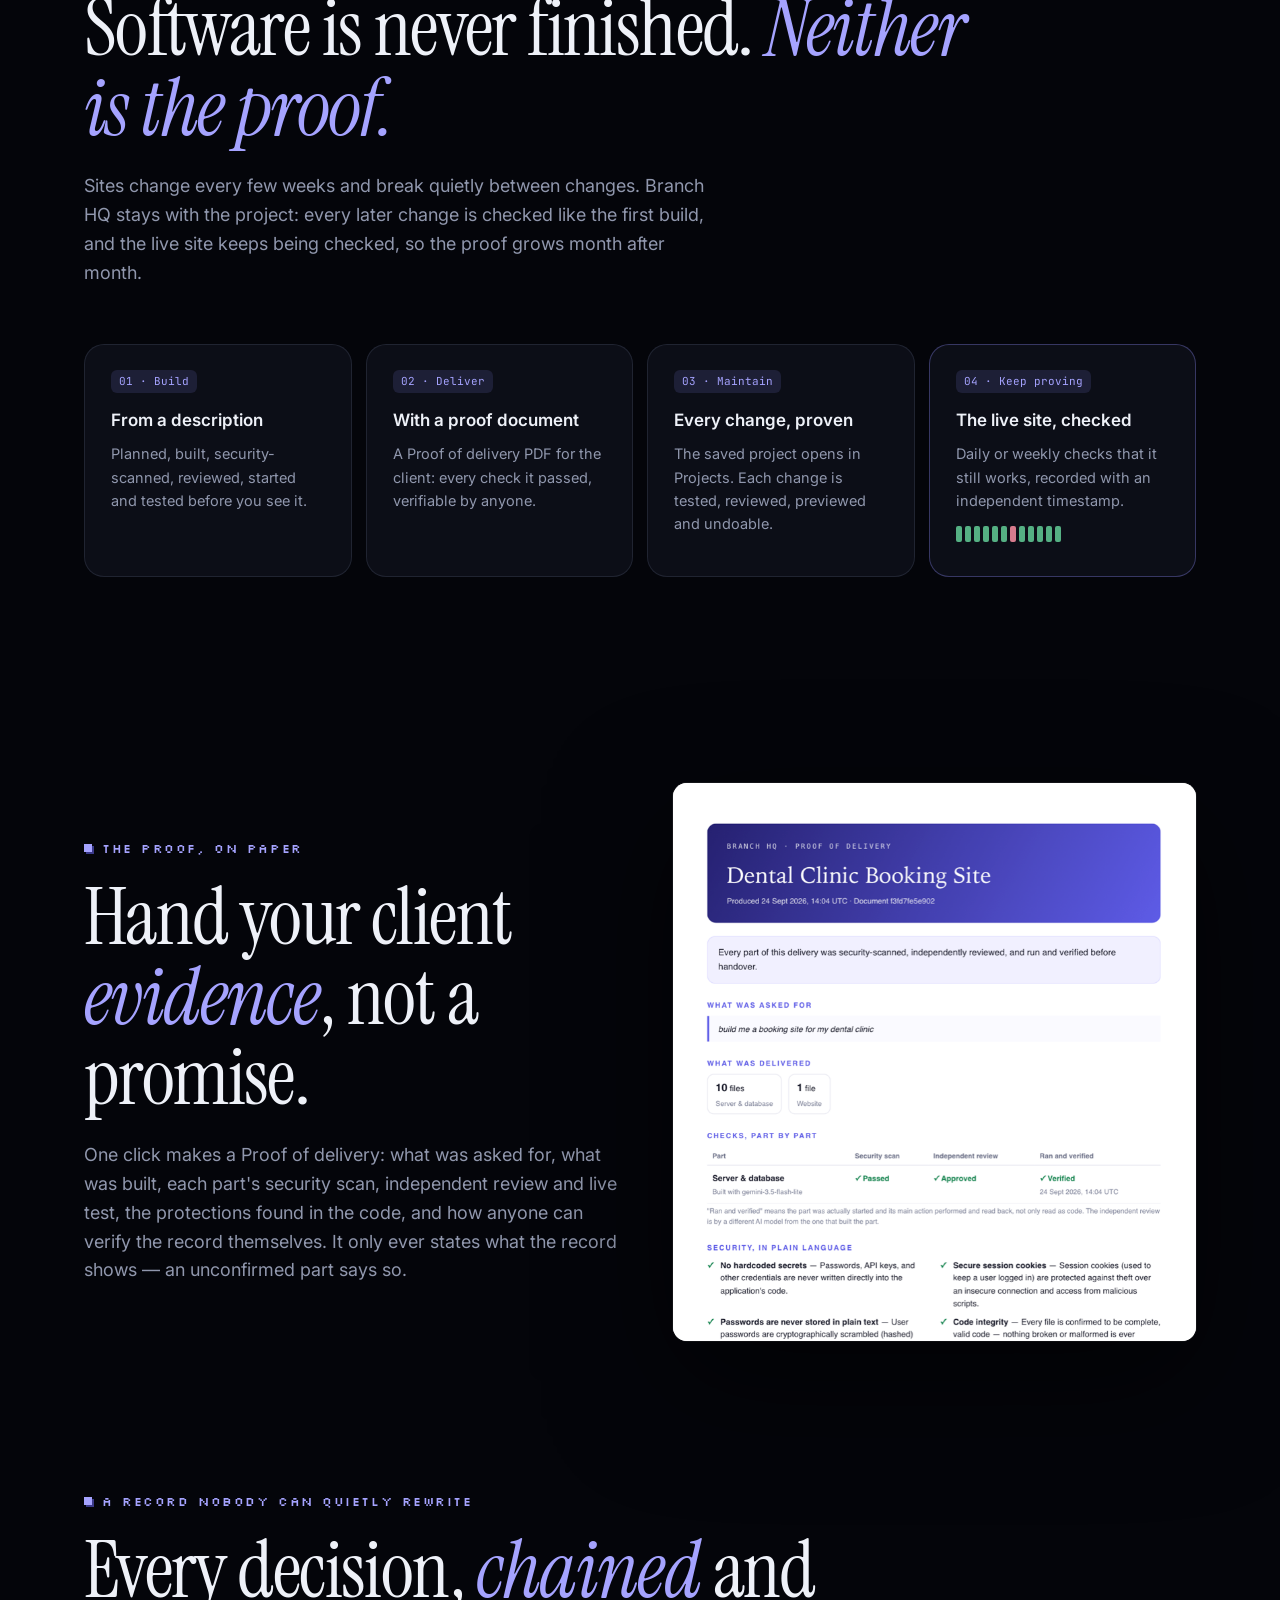
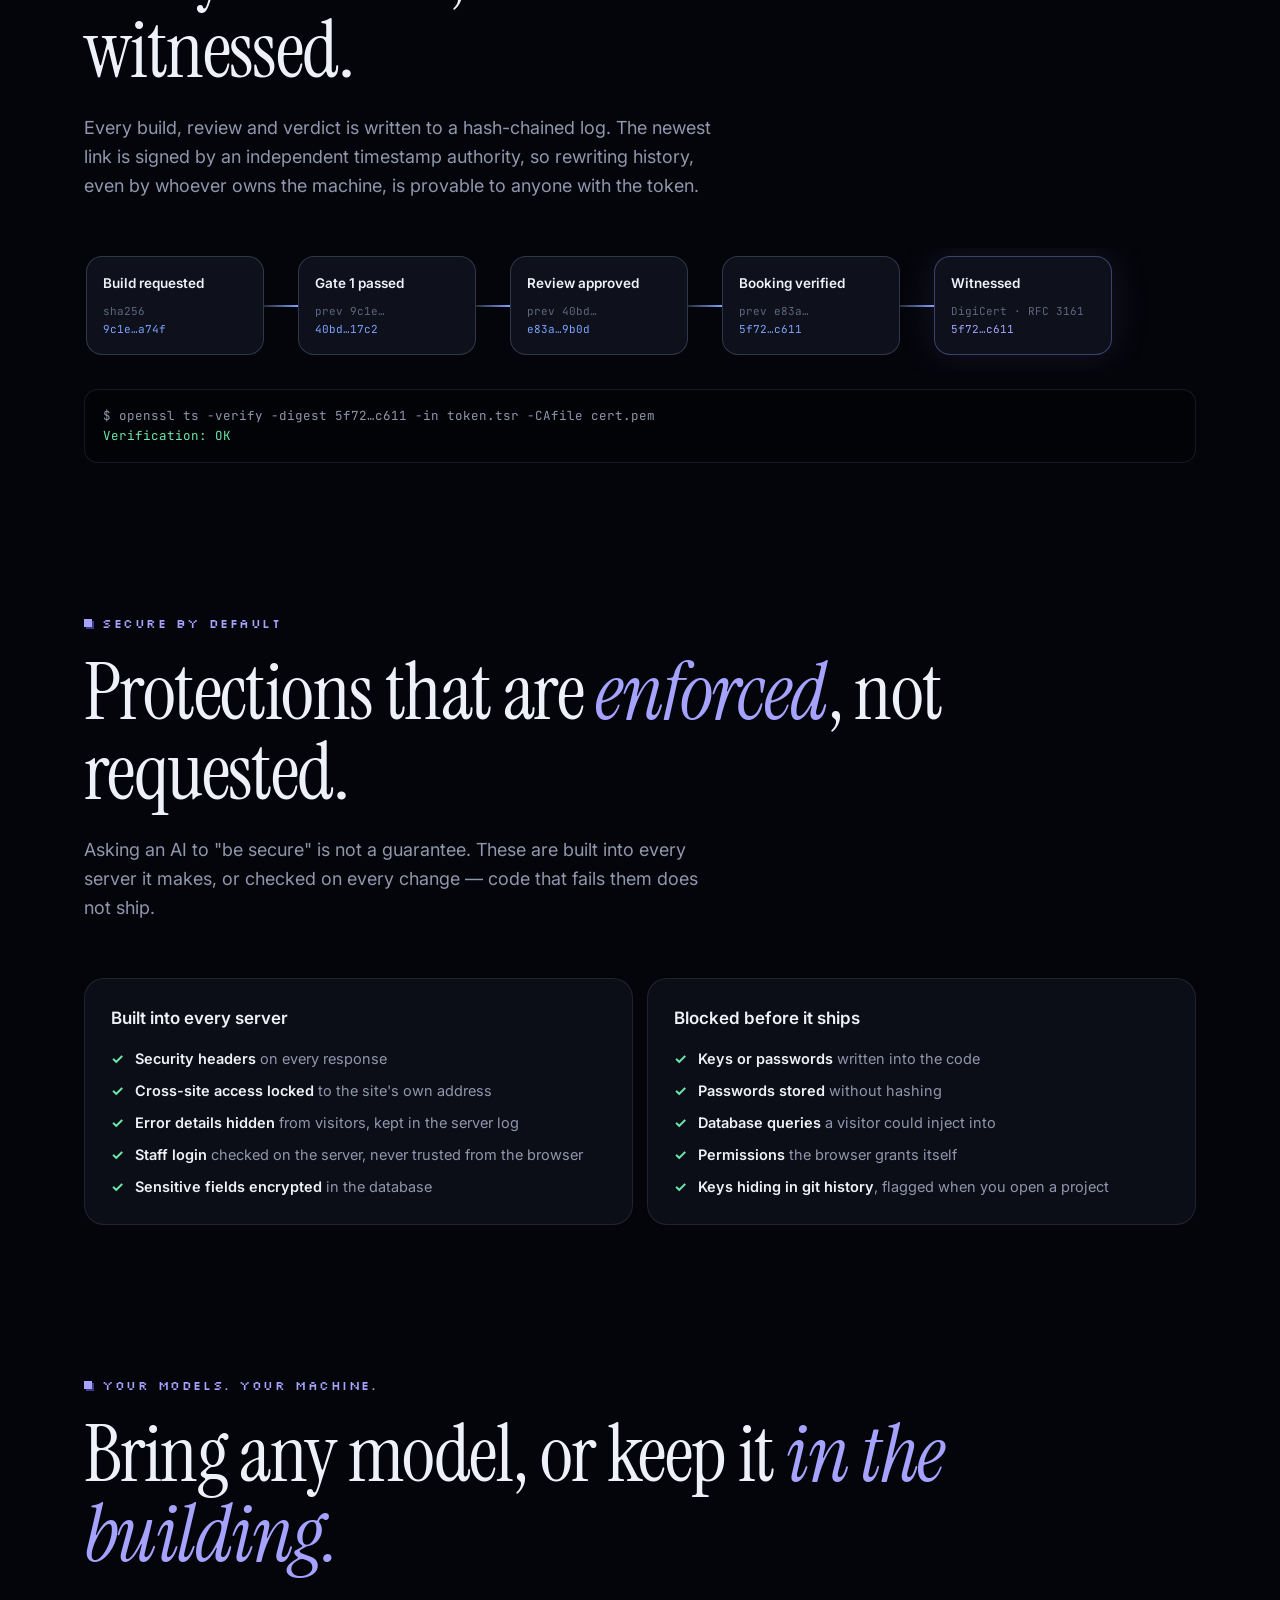
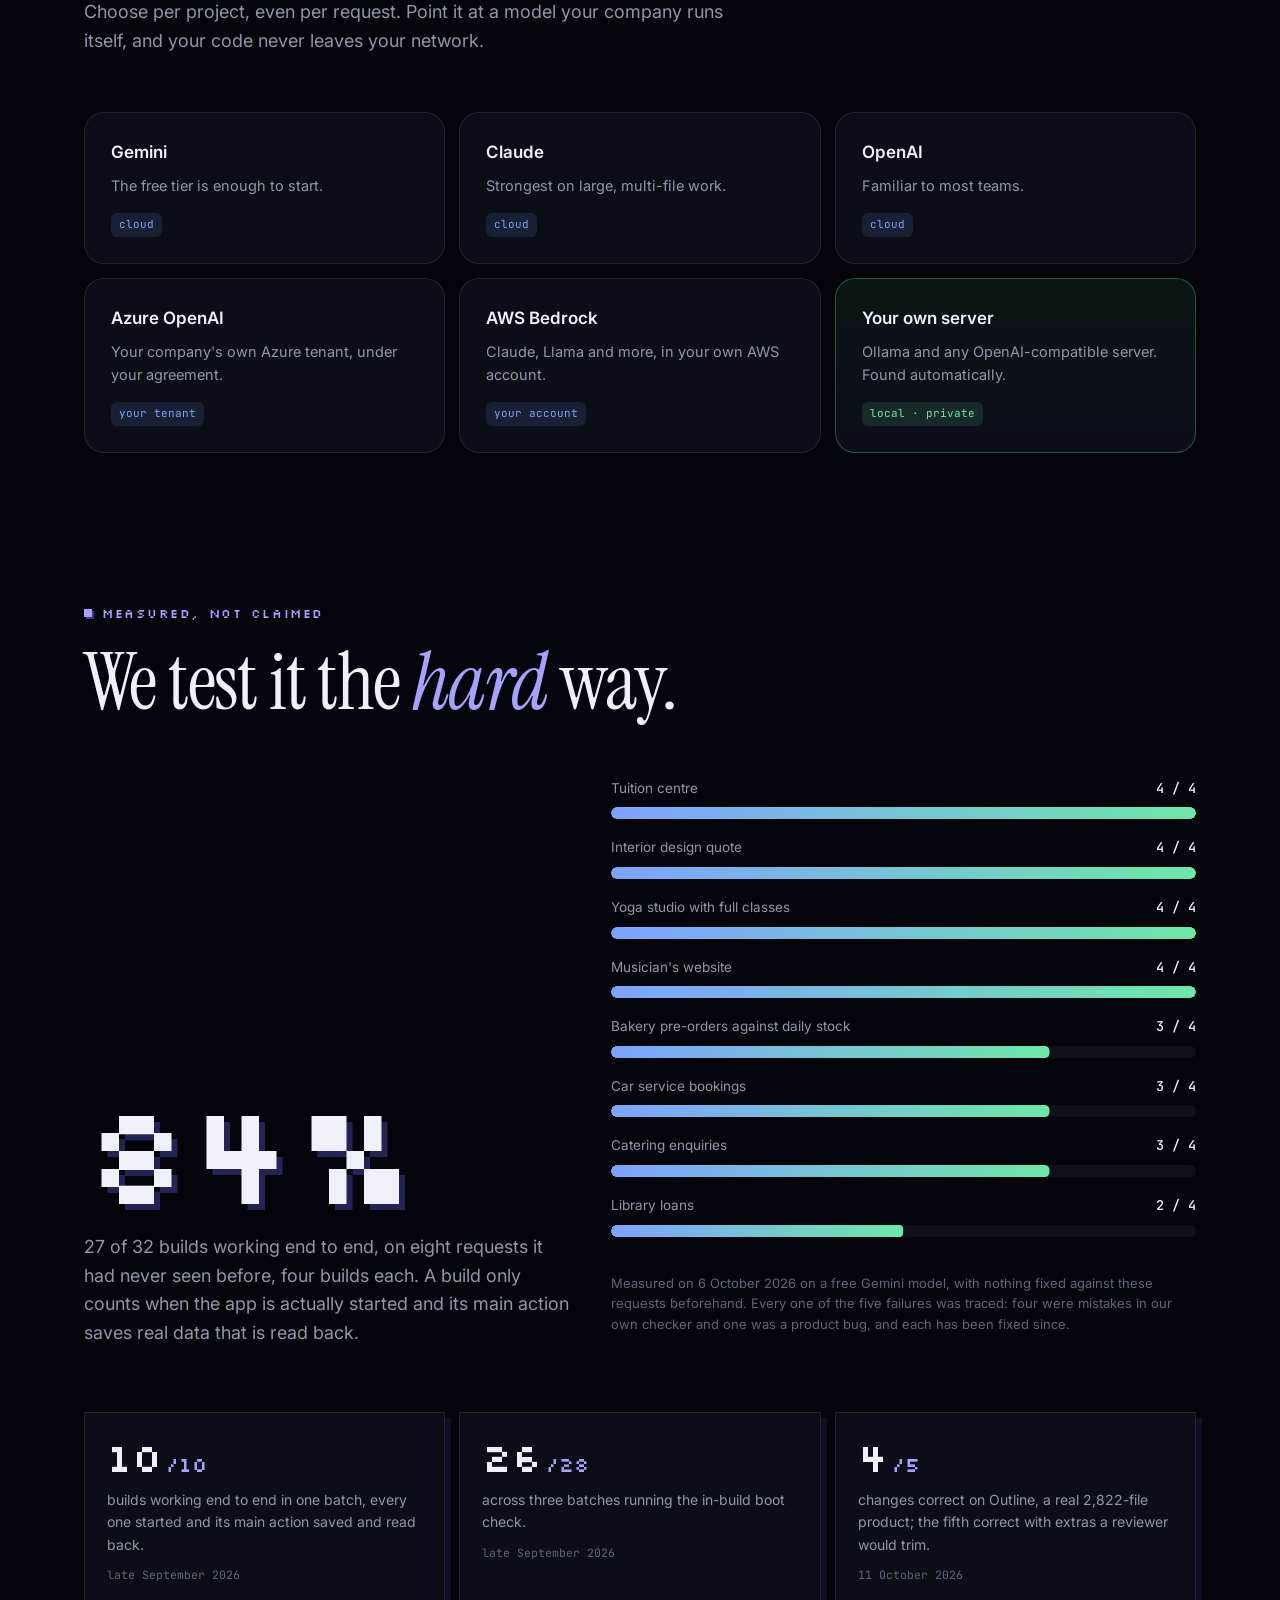
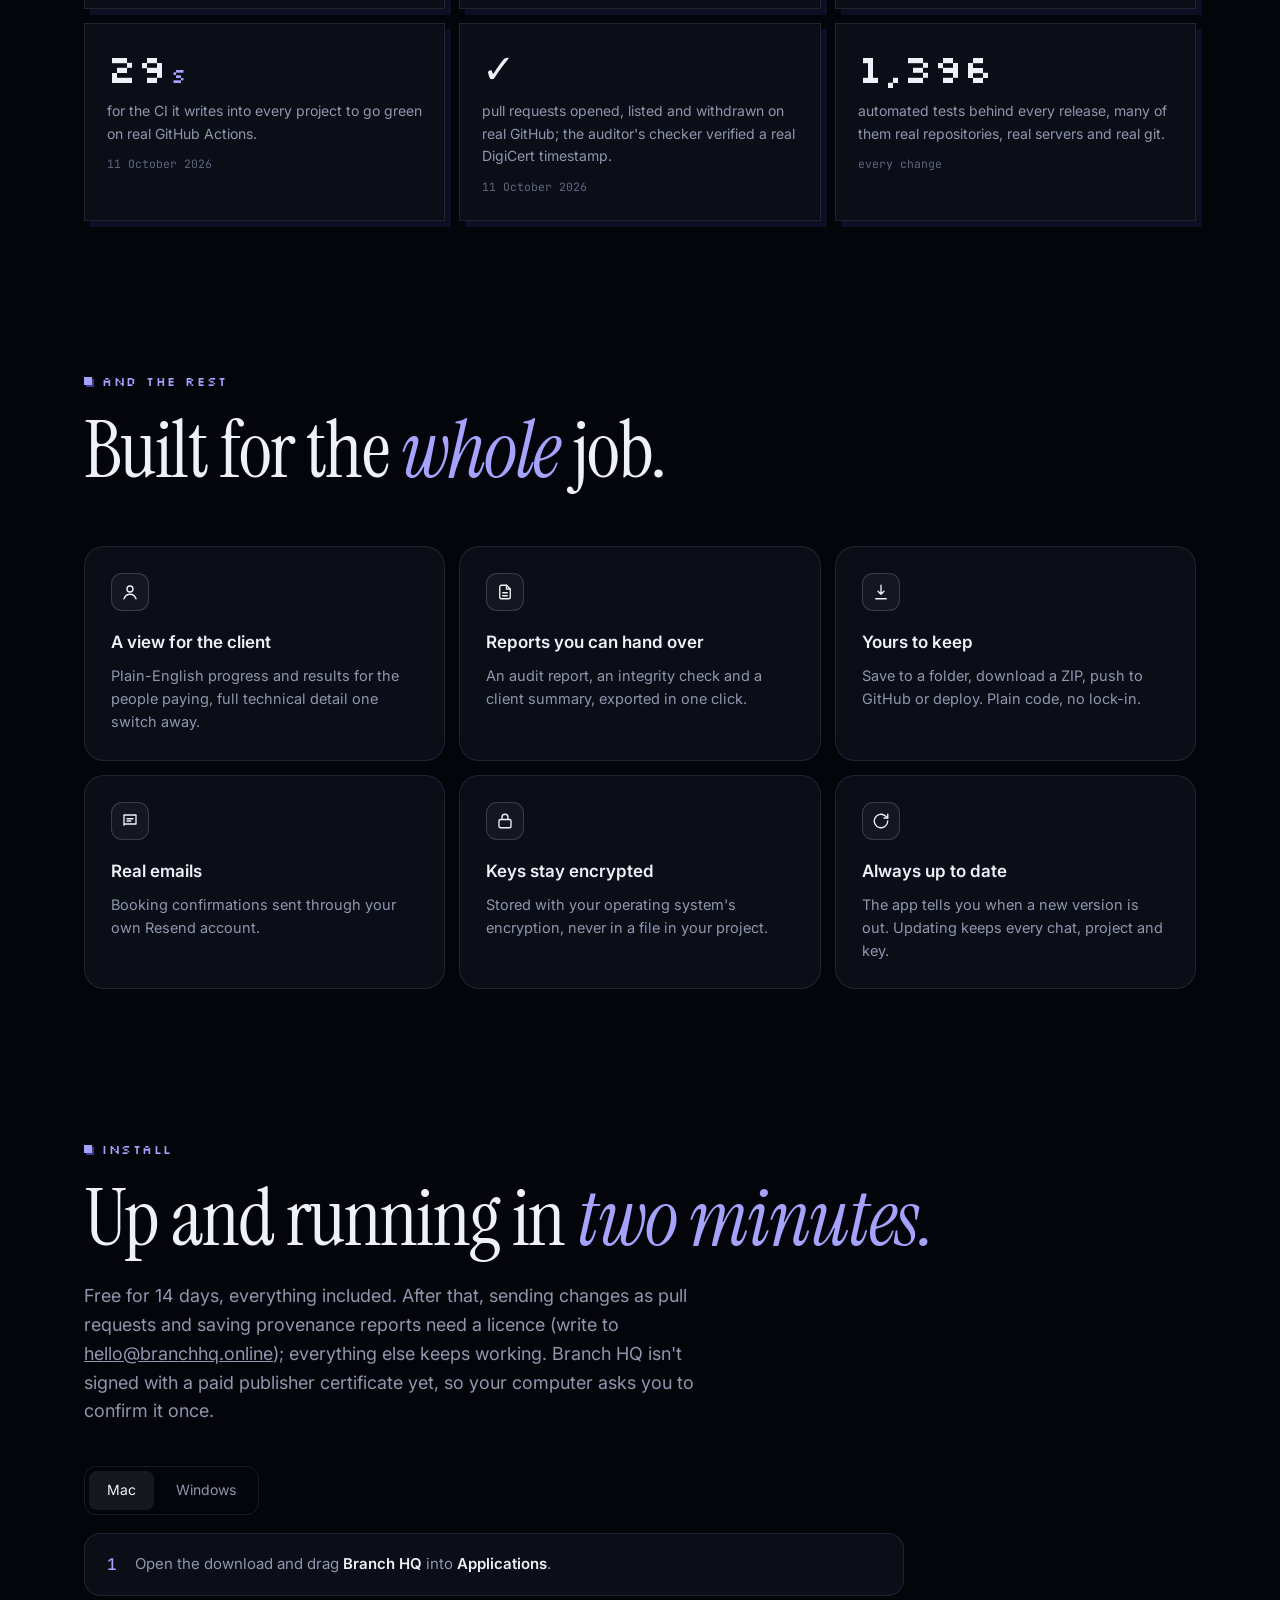
==== commit d6cc0731: "Download page from 456f0c4" ====
--- a/index.html
+++ b/index.html
@@ -331,6 +331,7 @@
       <a href="#provenance">Provenance</a>
       <a href="#health">Health Check</a>
       <a href="check.html">Pricing</a>
+      <a href="dpdp.html">DPDP</a>
       <a href="#measured">Numbers</a>
       <a href="#install">Install</a>
       <a class="pill dl" href="#install">Download</a>
@@ -492,6 +493,7 @@
         <li><div class="dot">2</div><div><b>Keys where they should not be</b><span>The Supabase admin key in the code, secret keys copied into the website through VITE_ or NEXT_PUBLIC_ settings, and keys left anywhere in the project's history.</span></div></li>
         <li><div class="dot">3</div><div><b>Visitor input reaching something dangerous</b><span>SQL and NoSQL injection, XSS, commands and file paths built from what visitors send, in JavaScript, TypeScript, Python, Java, Go, Ruby, PHP and C#.</span></div></li>
         <li><div class="dot">4</div><div><b>Proof, not opinions</b><span>Every finding comes with its file, line and code, with keys masked, and a Fix this button that hands it to the team as a reviewed change.</span></div></li>
+        <li><div class="dot">→</div><div><b>Handling personal data in India?</b><span>The DPDP Rules apply from 13 May 2027. We show what your code stores, which companies receive it, and the gaps against the Act, with the file and line for each. <a href="dpdp.html">The personal data review</a> · <a href="sample-dpdp-report.html">see a sample</a></span></div></li>
         <li><div class="dot">→</div><div><b>Facing a security review or a VAPT audit?</b><span>We review your source code first and hand you every problem, with its fix, in 48 hours. <a href="check.html">Get your code reviewed</a> · <a href="claims-vs-code.html">see an example</a></span></div></li>
       </ul>
       <div class="mock reveal d2">
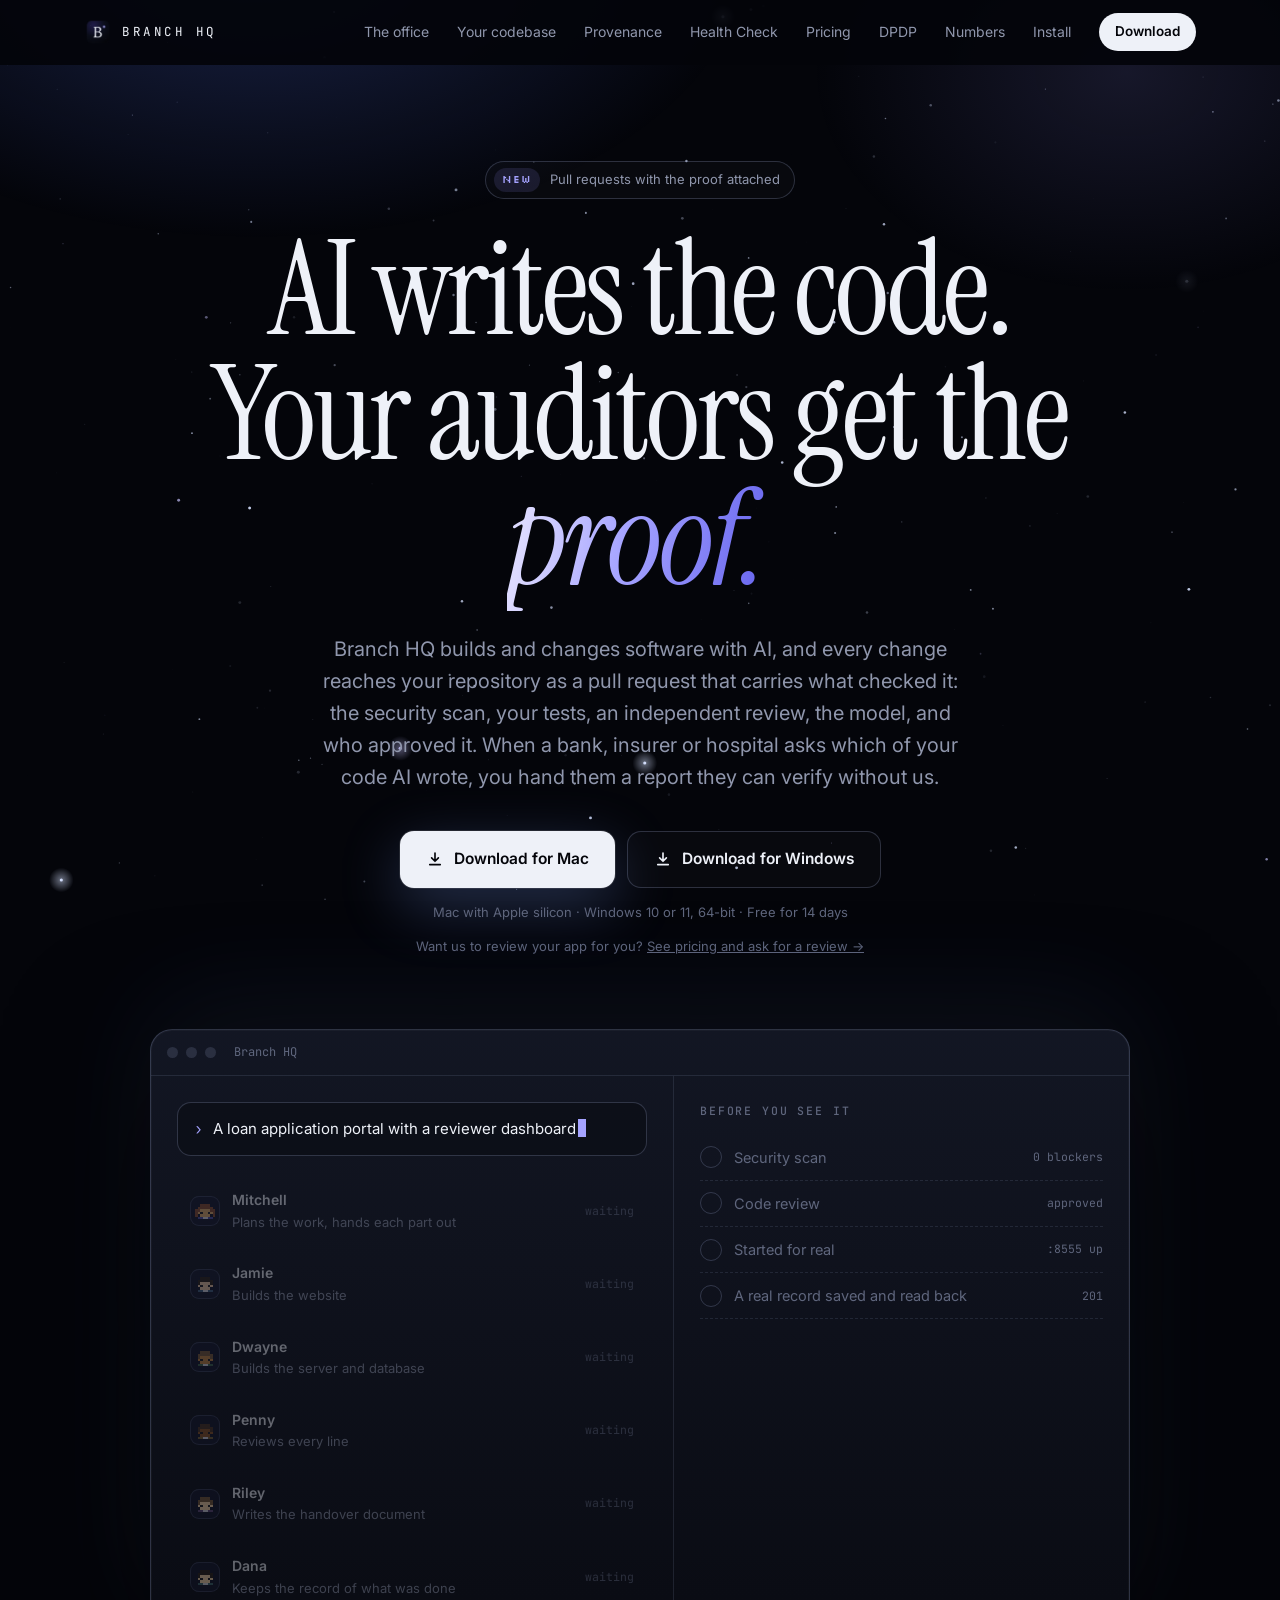
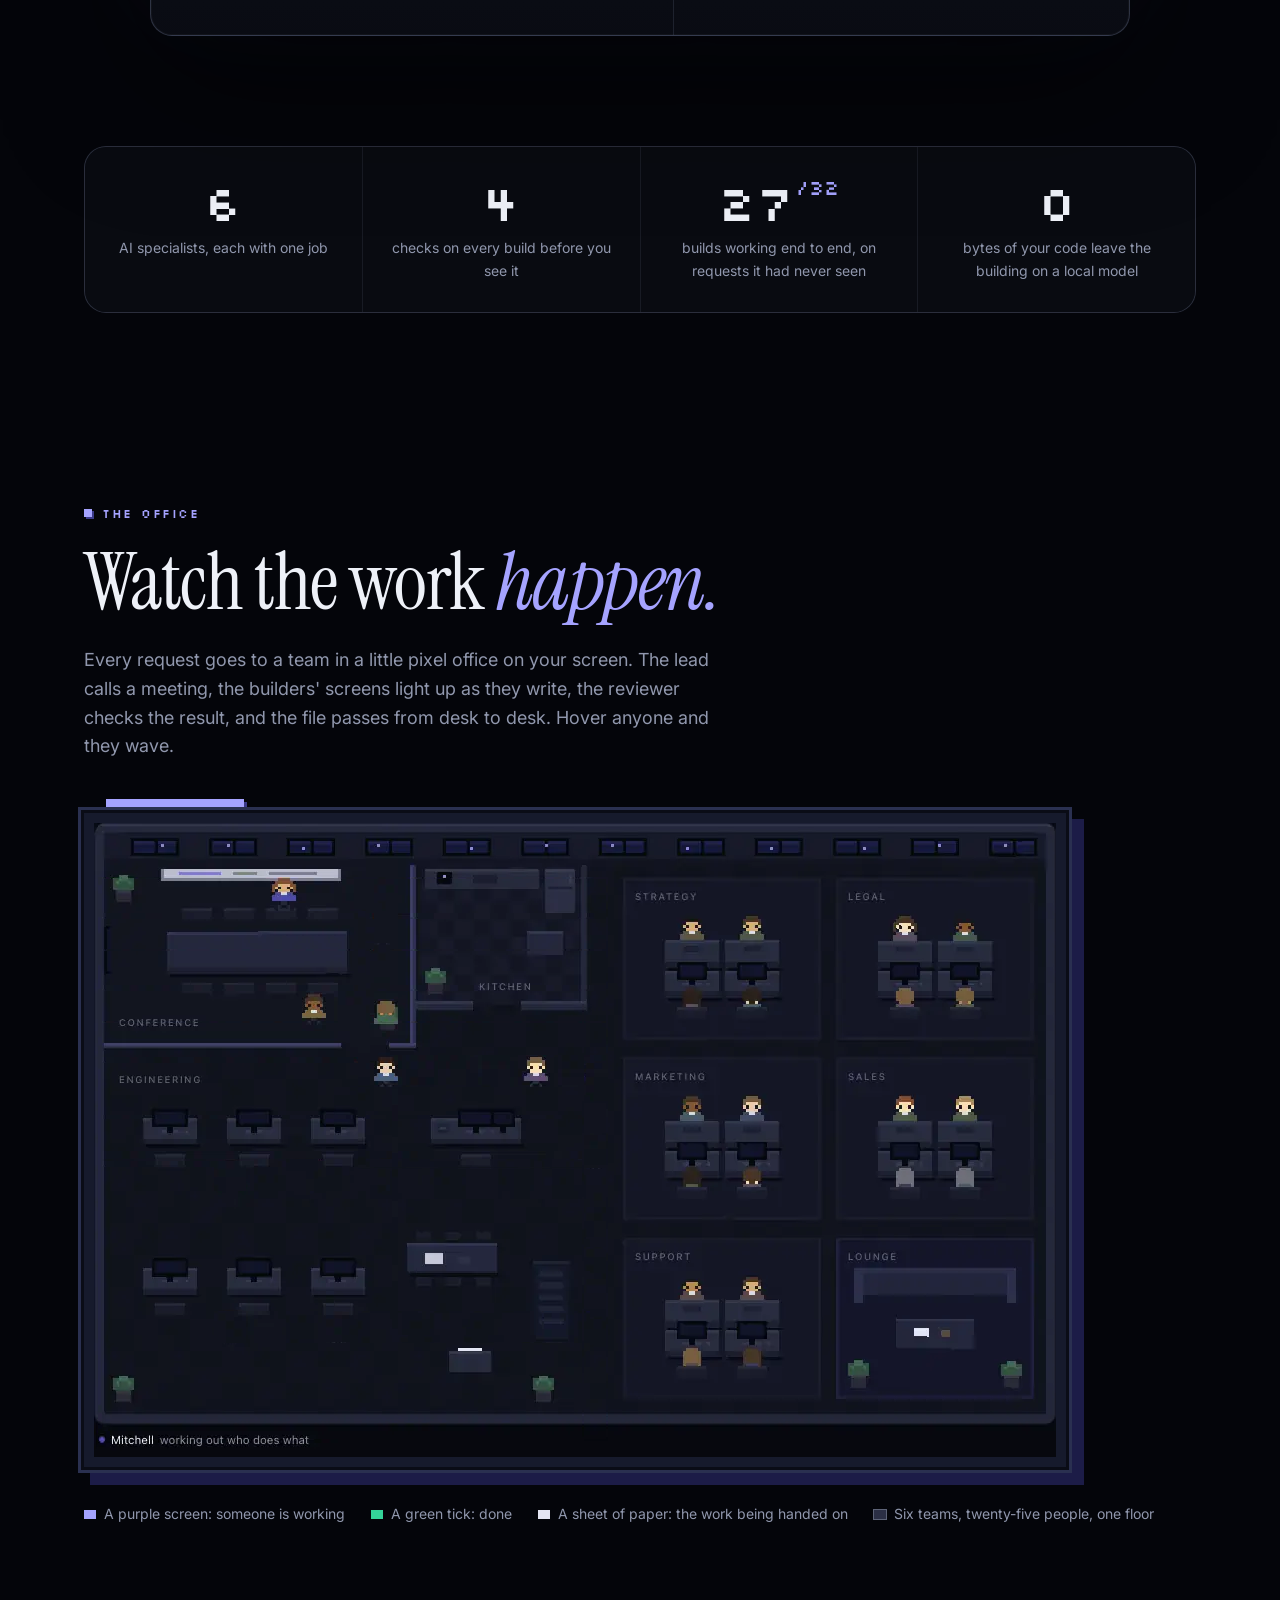
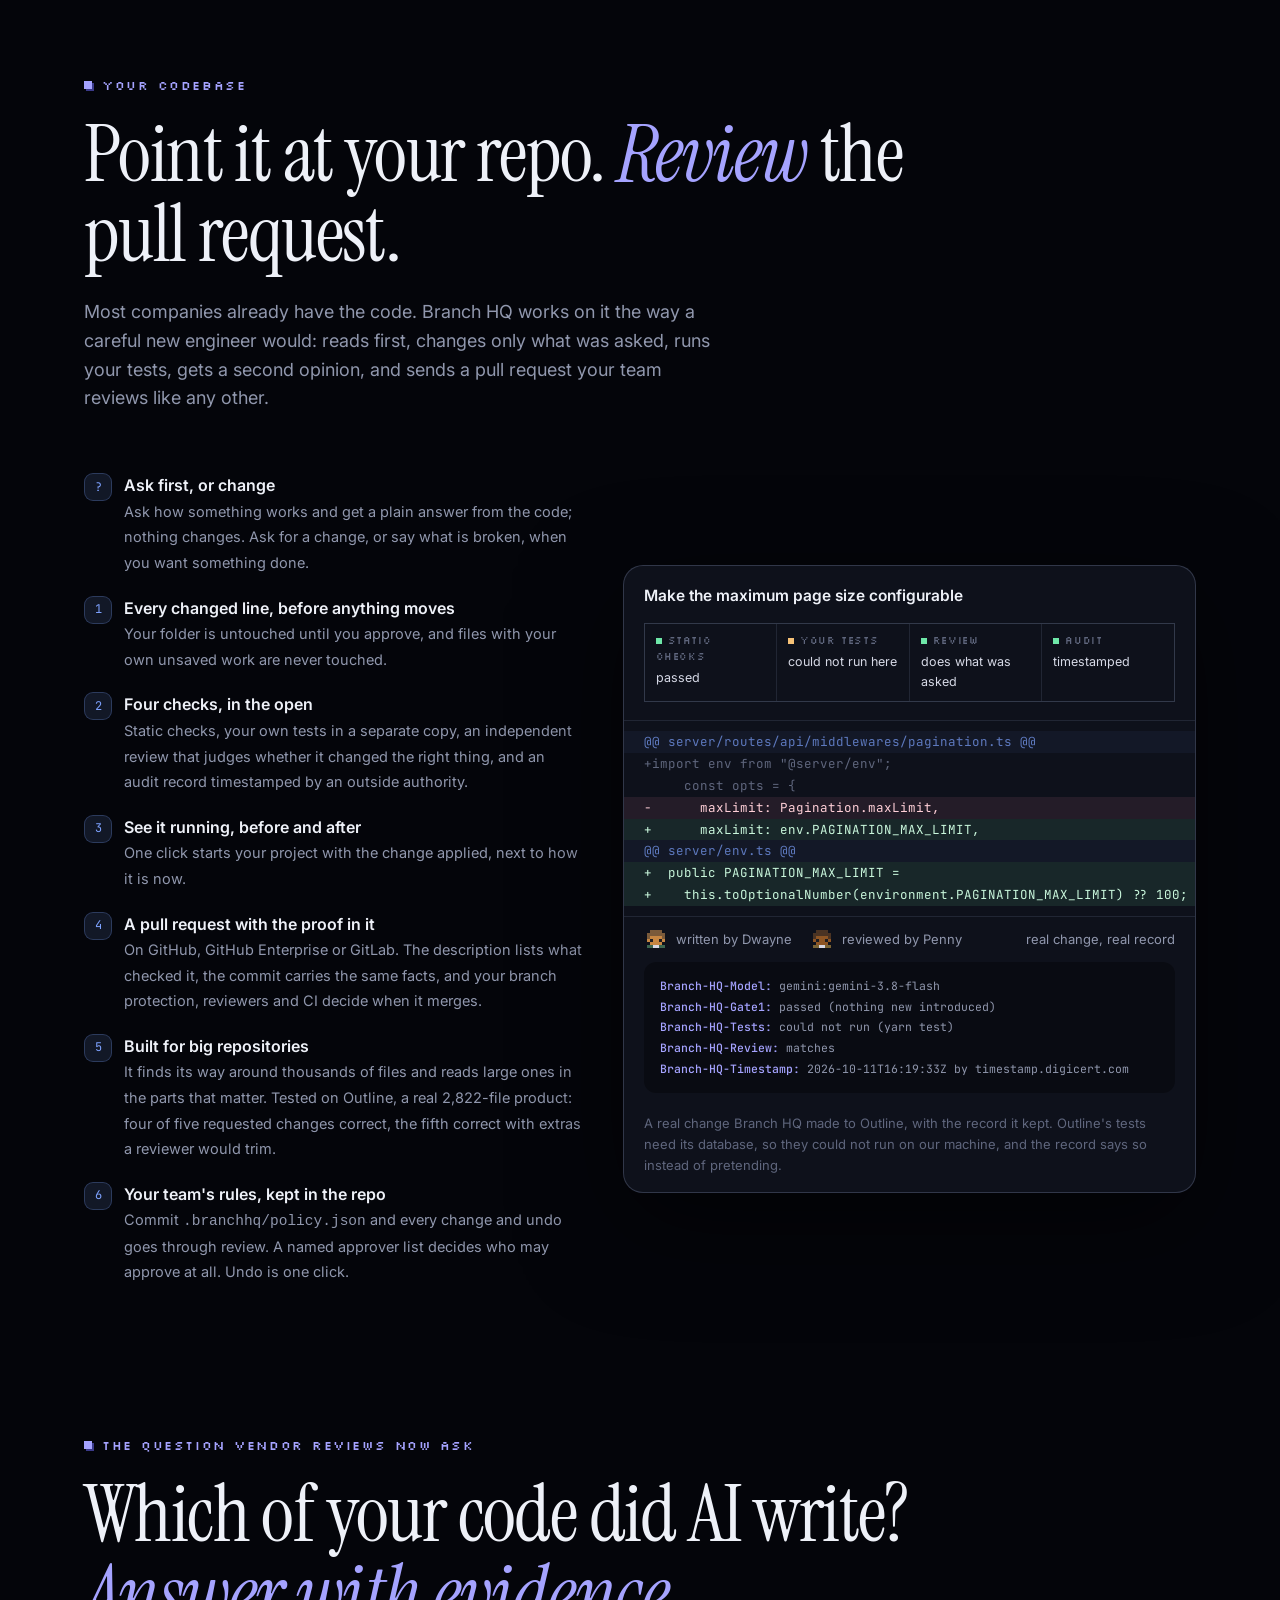
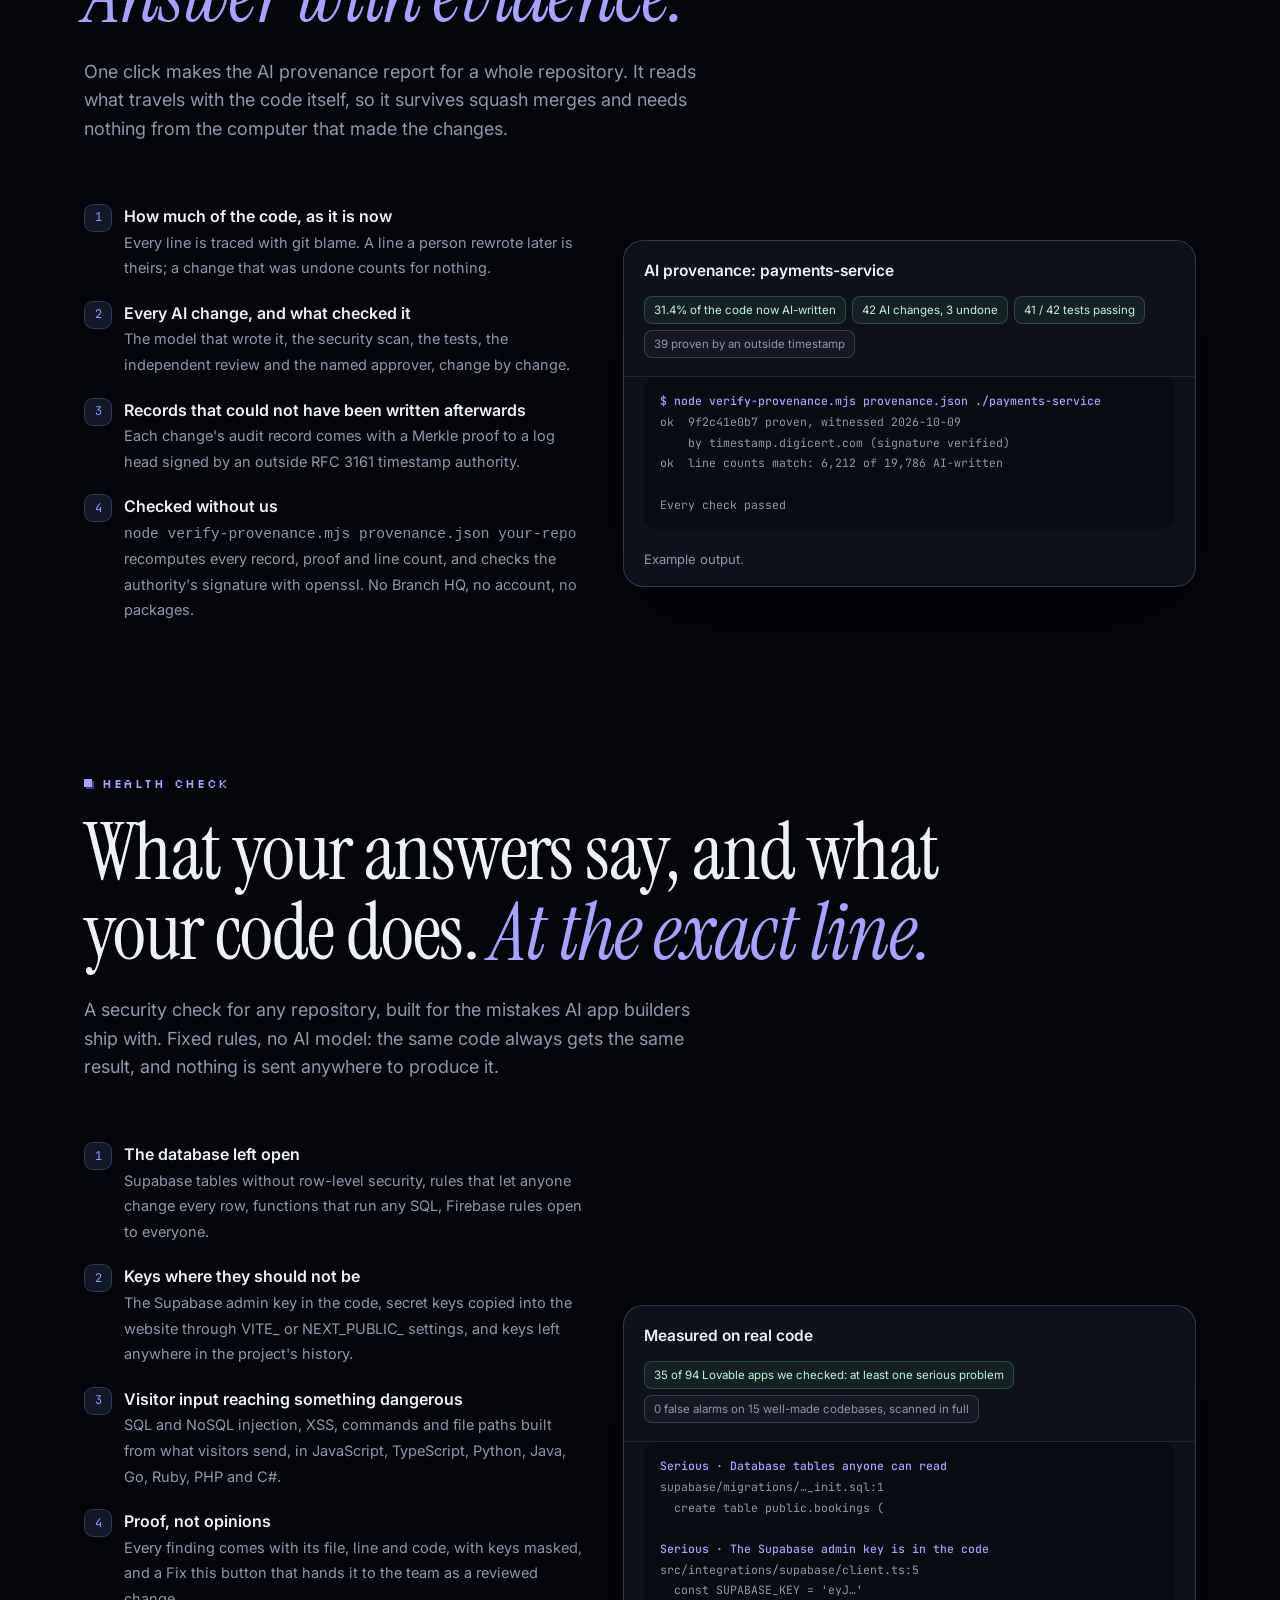
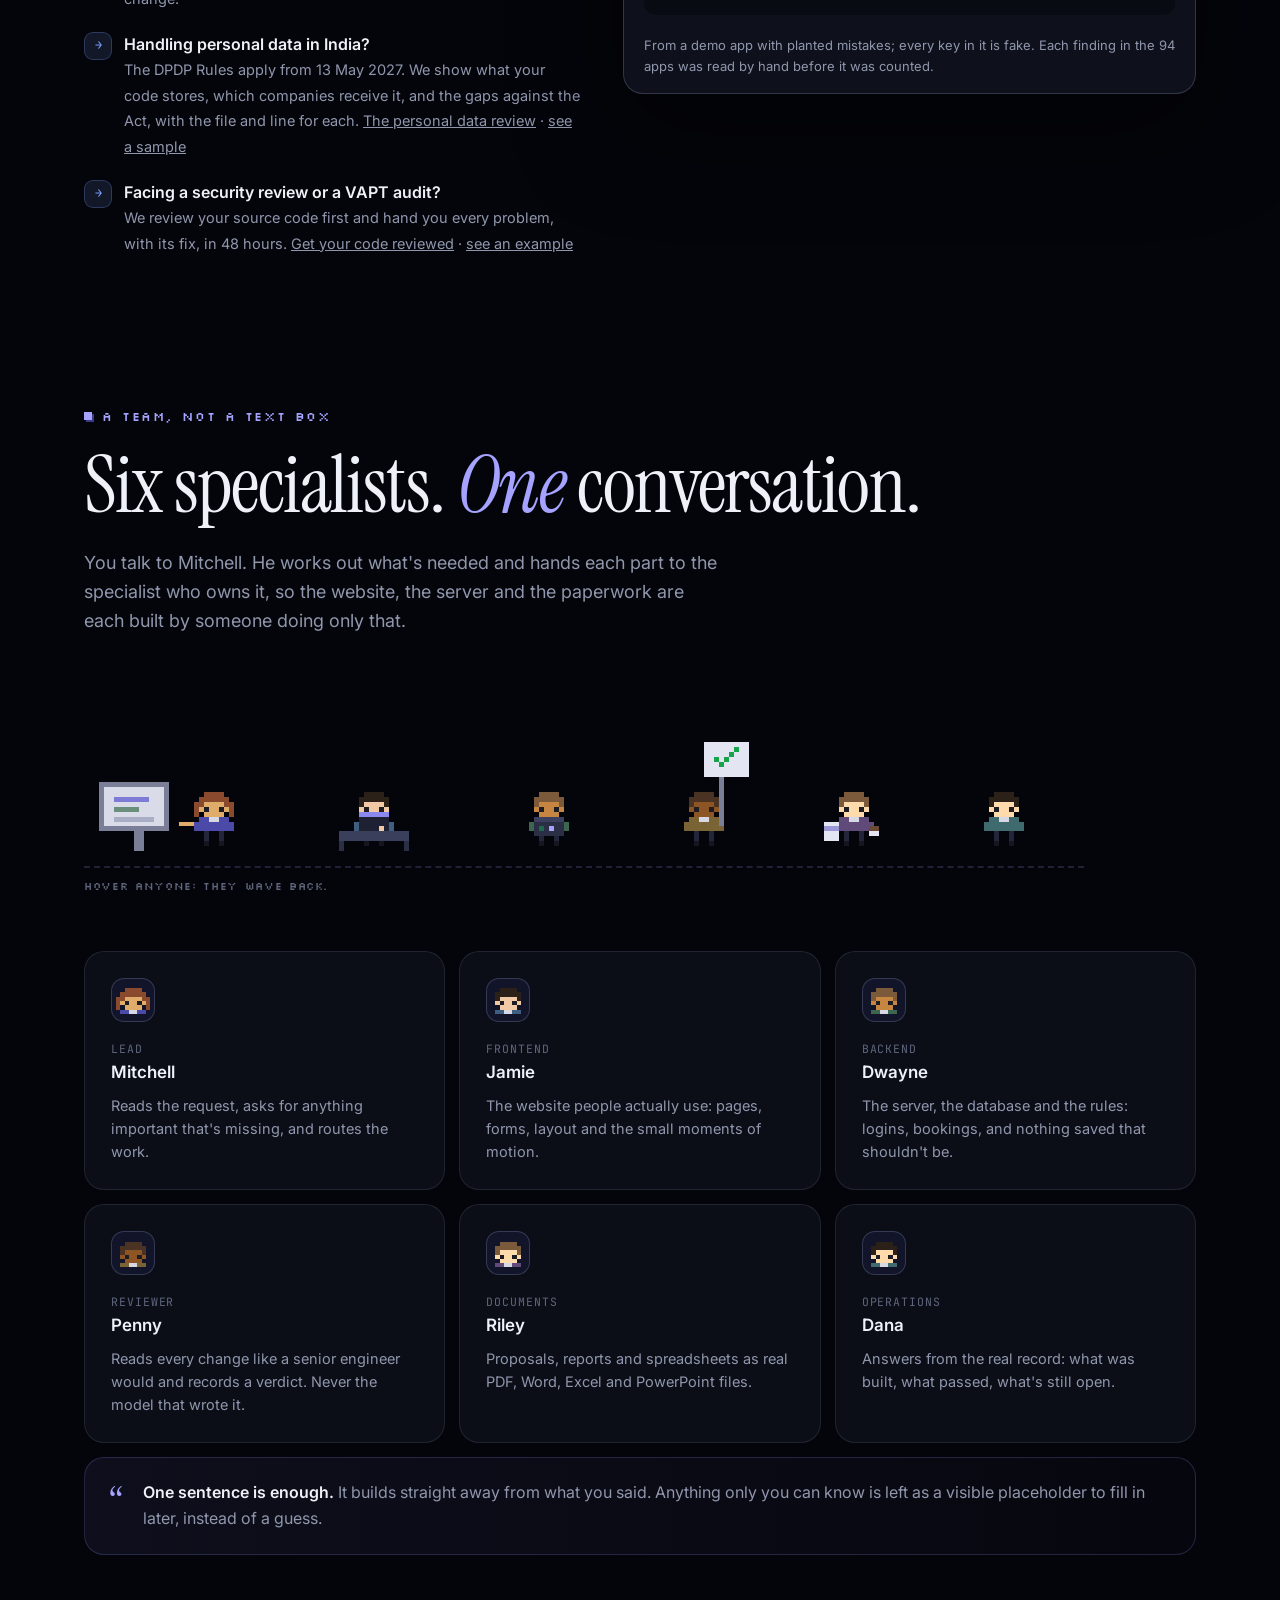
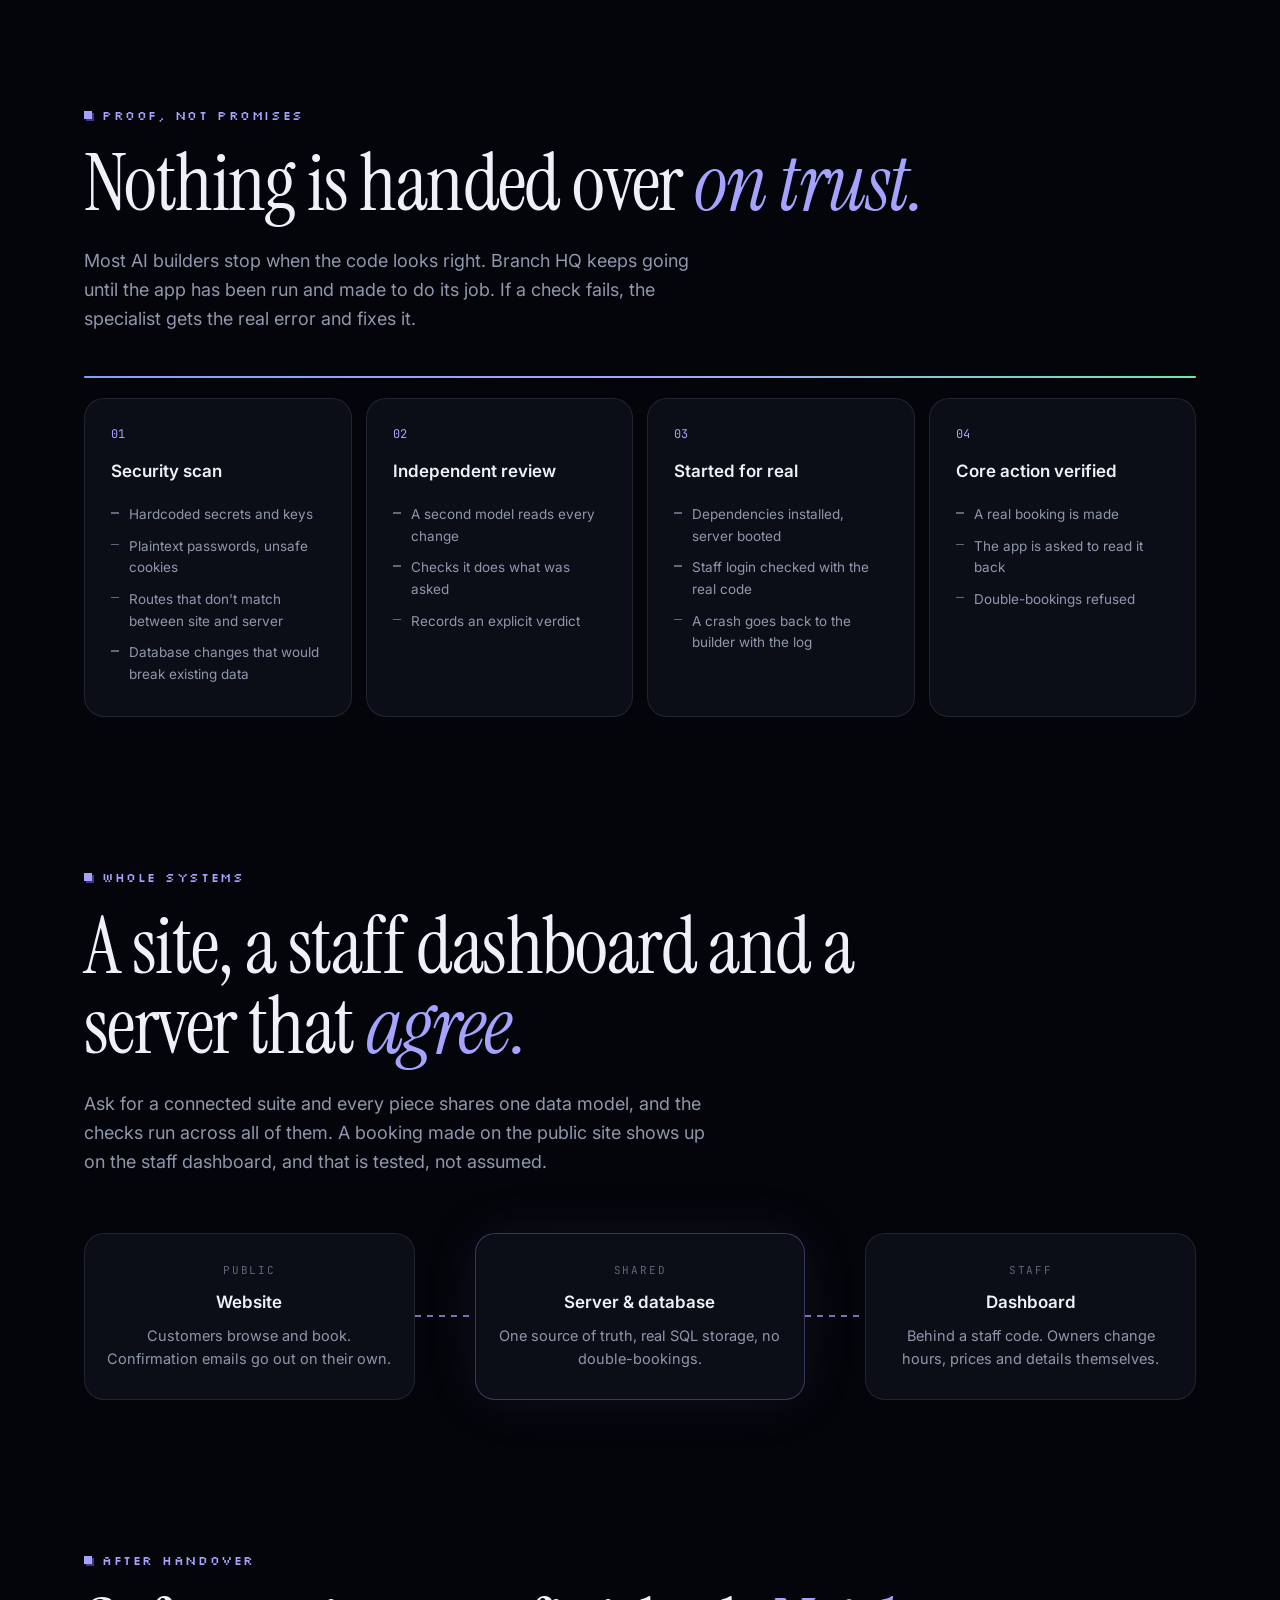
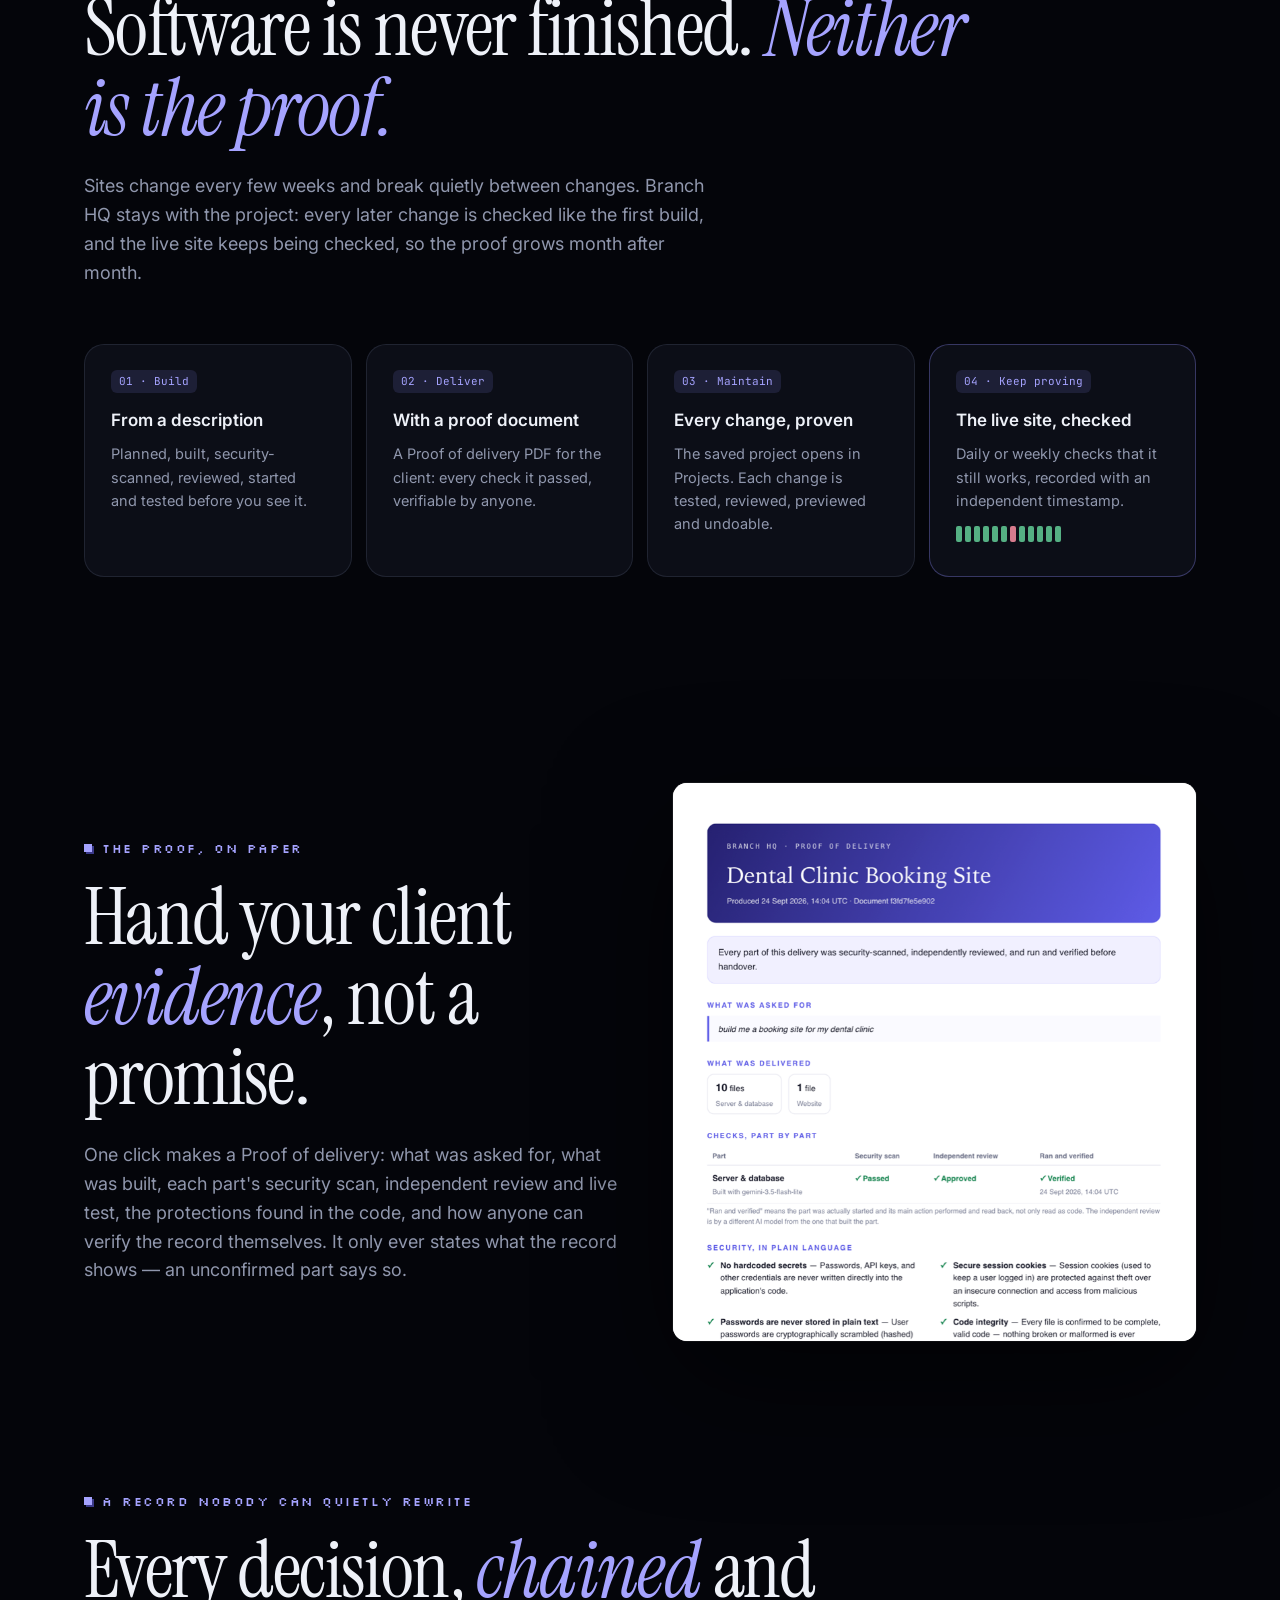
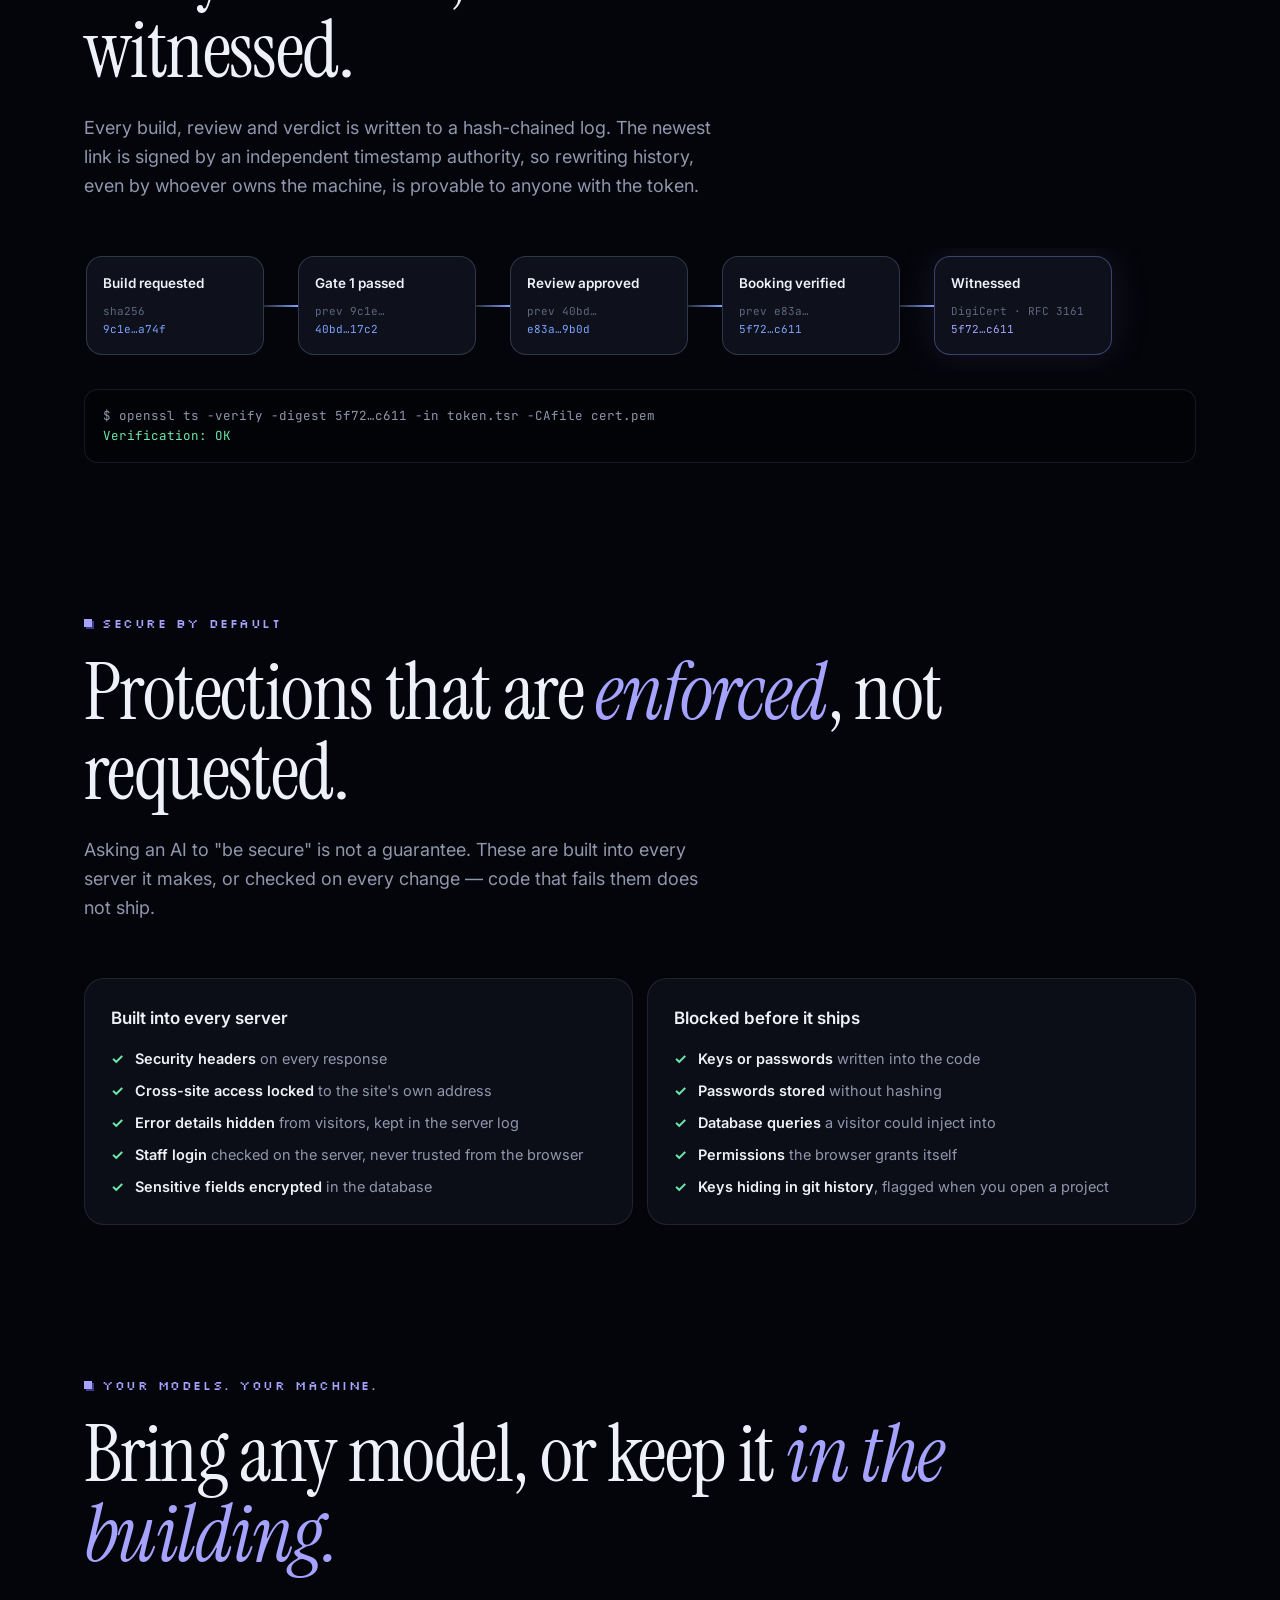
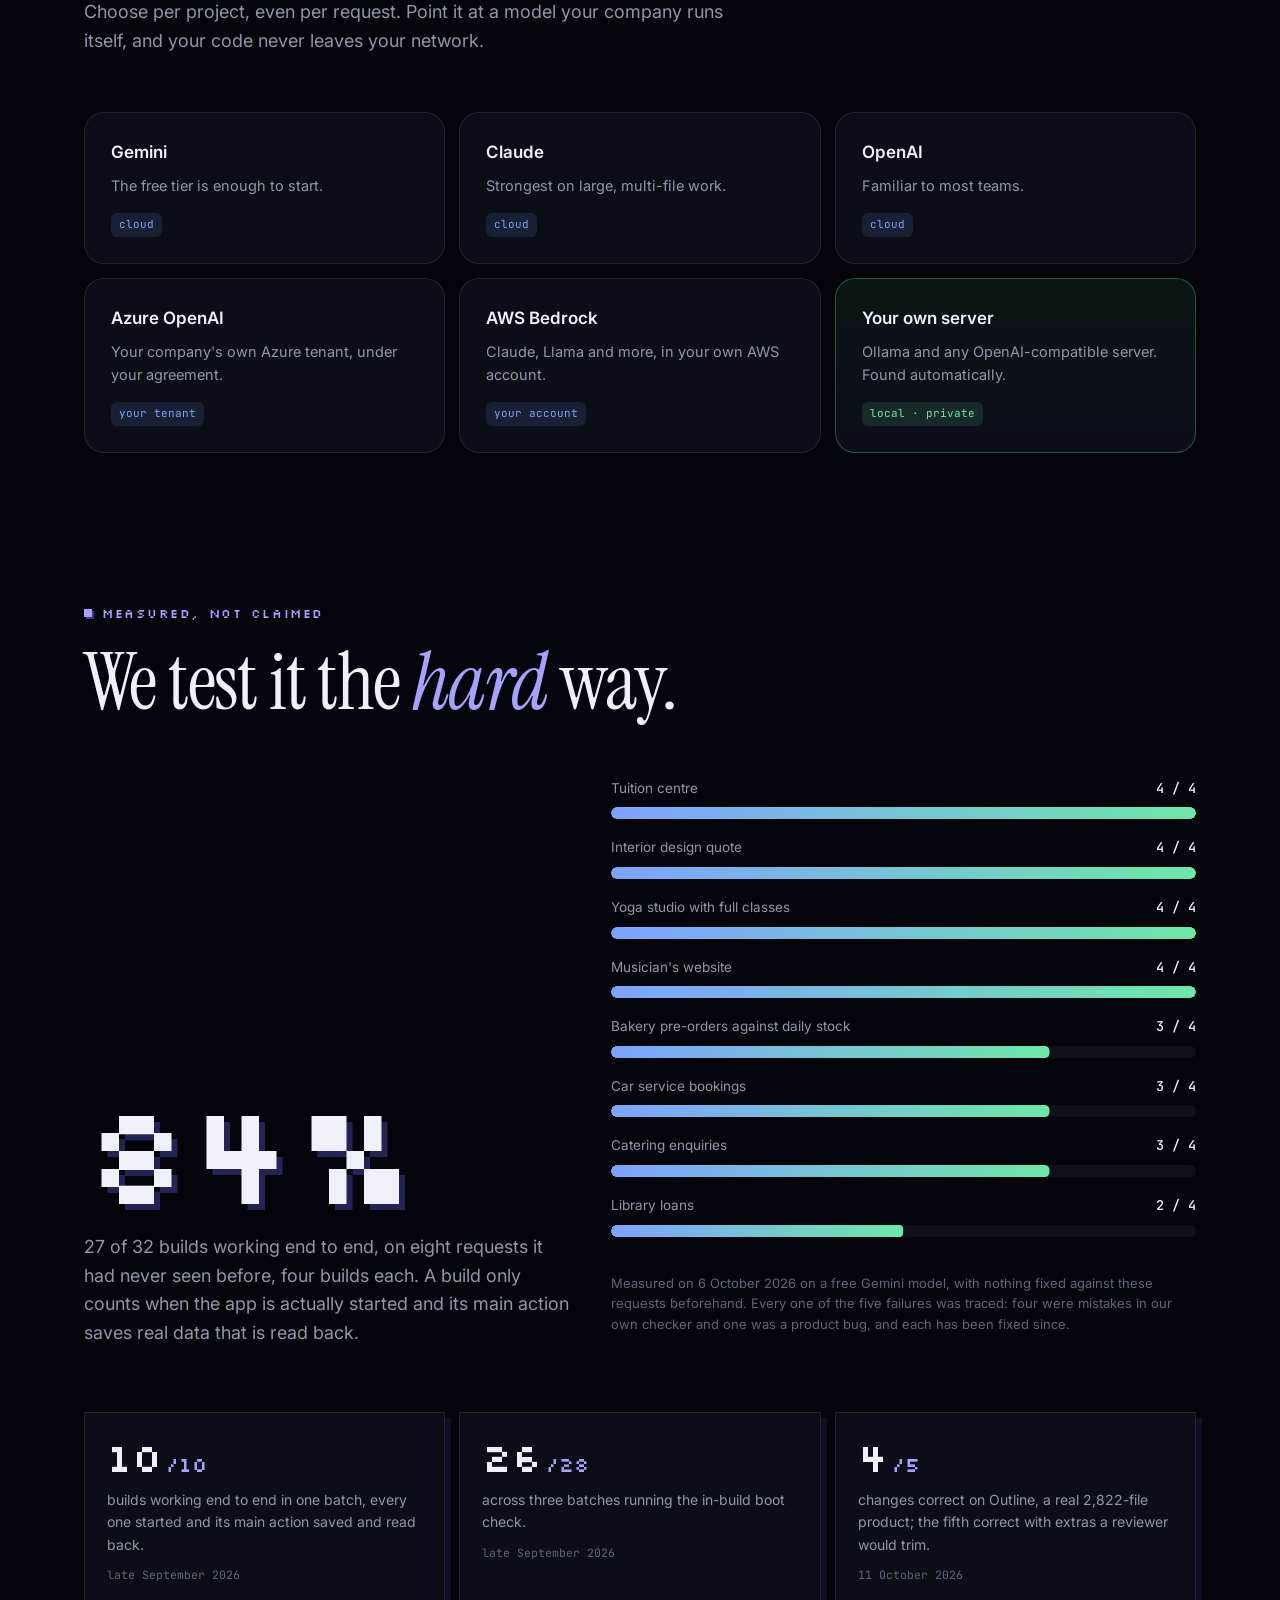
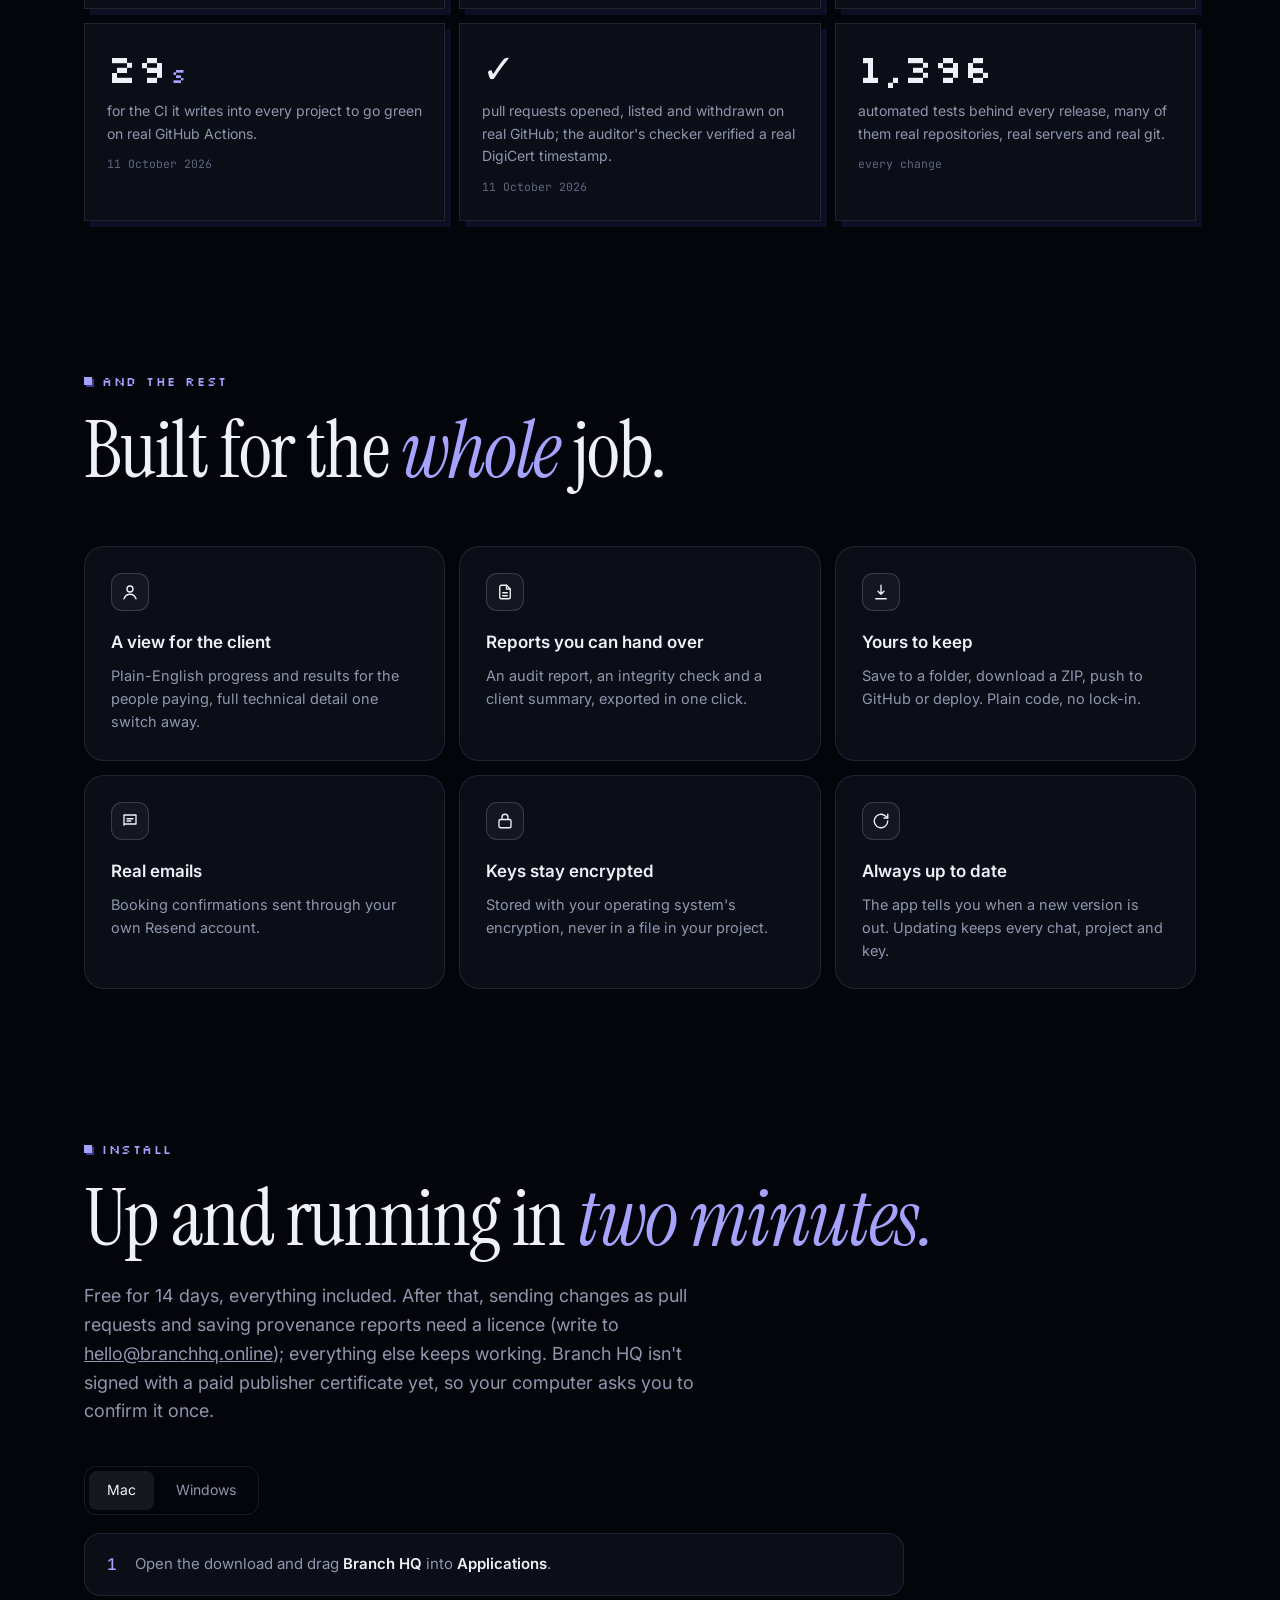
==== commit 436c02b2: "Download page from 3cfba47" ====
--- a/index.html
+++ b/index.html
@@ -719,7 +719,7 @@
 <footer>
   <div class="wrap">
     <span>Branch HQ</span>
-    <span><a href="licence.html">Licence</a> · <a href="it.html">For IT</a> · <a href="https://github.com/shrestha-droid/branchhq/releases">All releases</a></span>
+    <span><a href="licence.html">Licence</a> · <a href="it.html">For IT</a> · <a href="proof-format.html">Change Proof format</a> · <a href="https://github.com/shrestha-droid/branchhq/releases">All releases</a></span>
   </div>
 </footer>
 
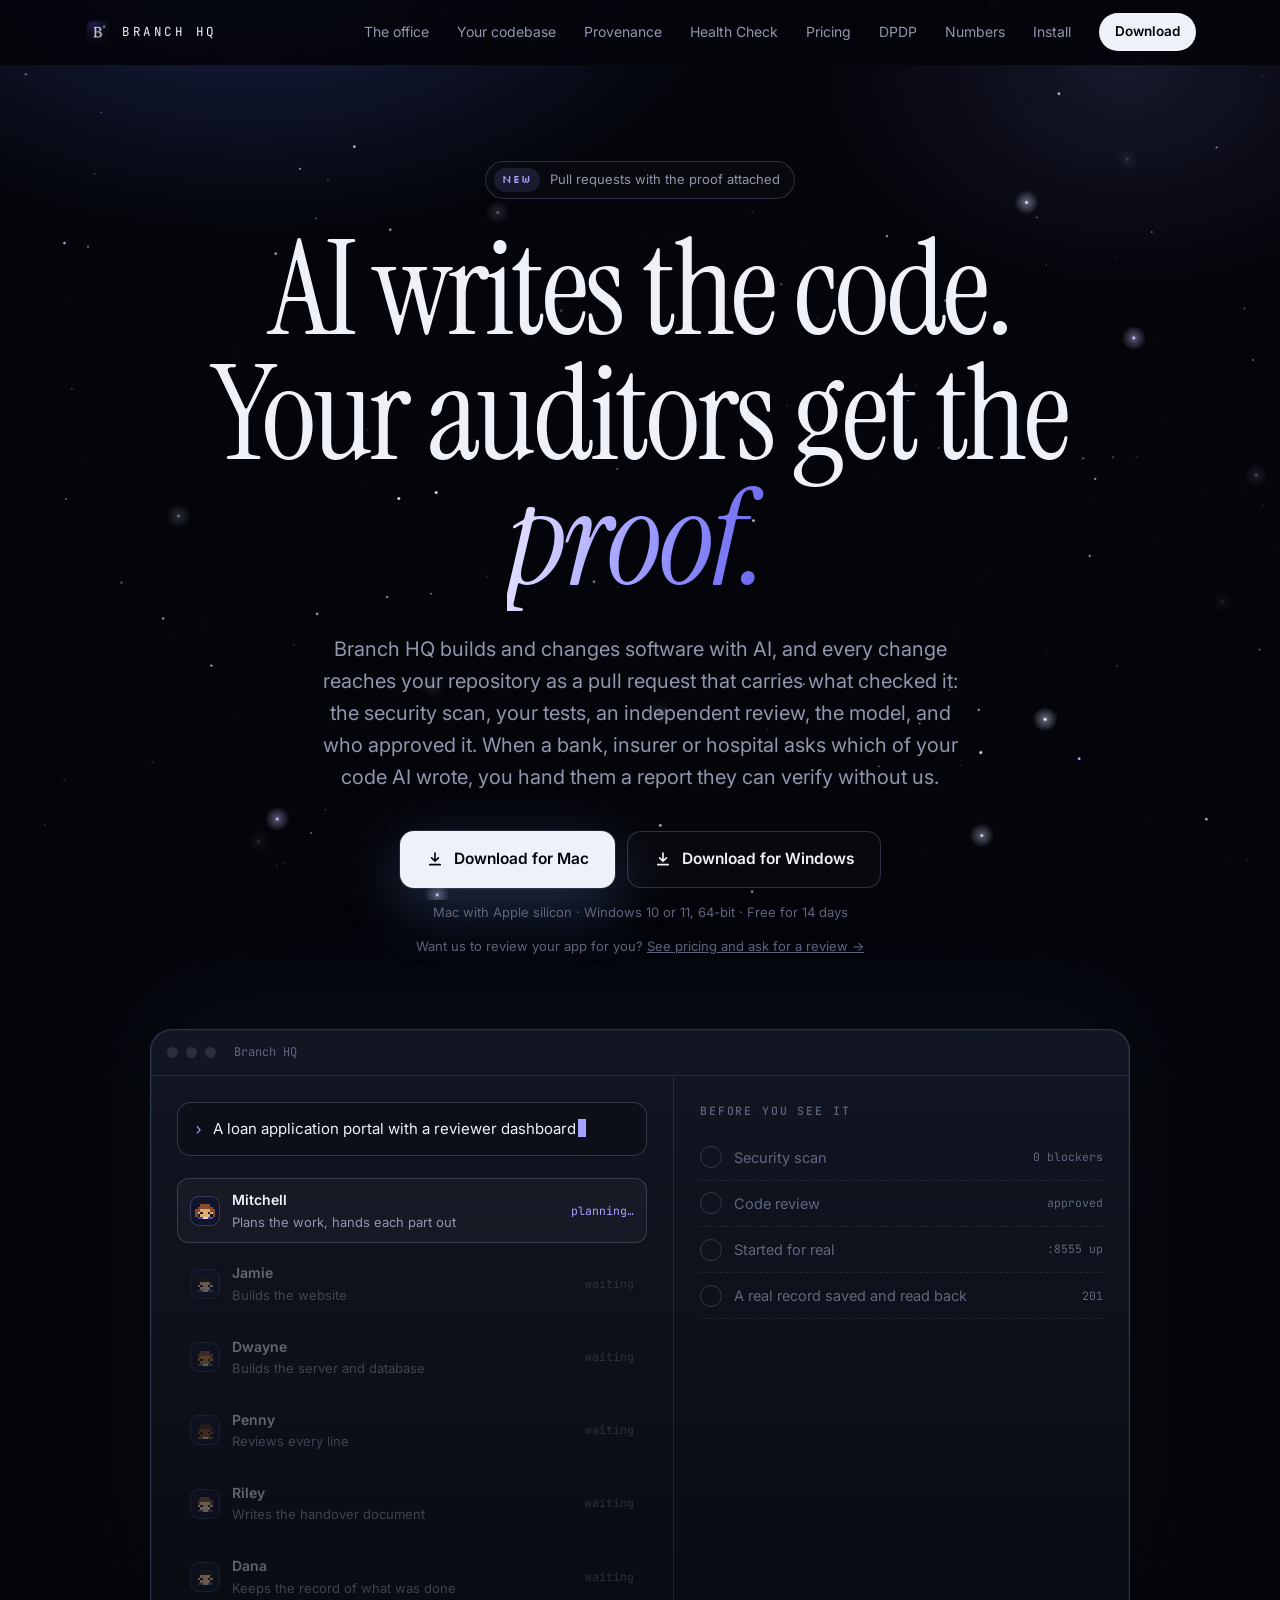
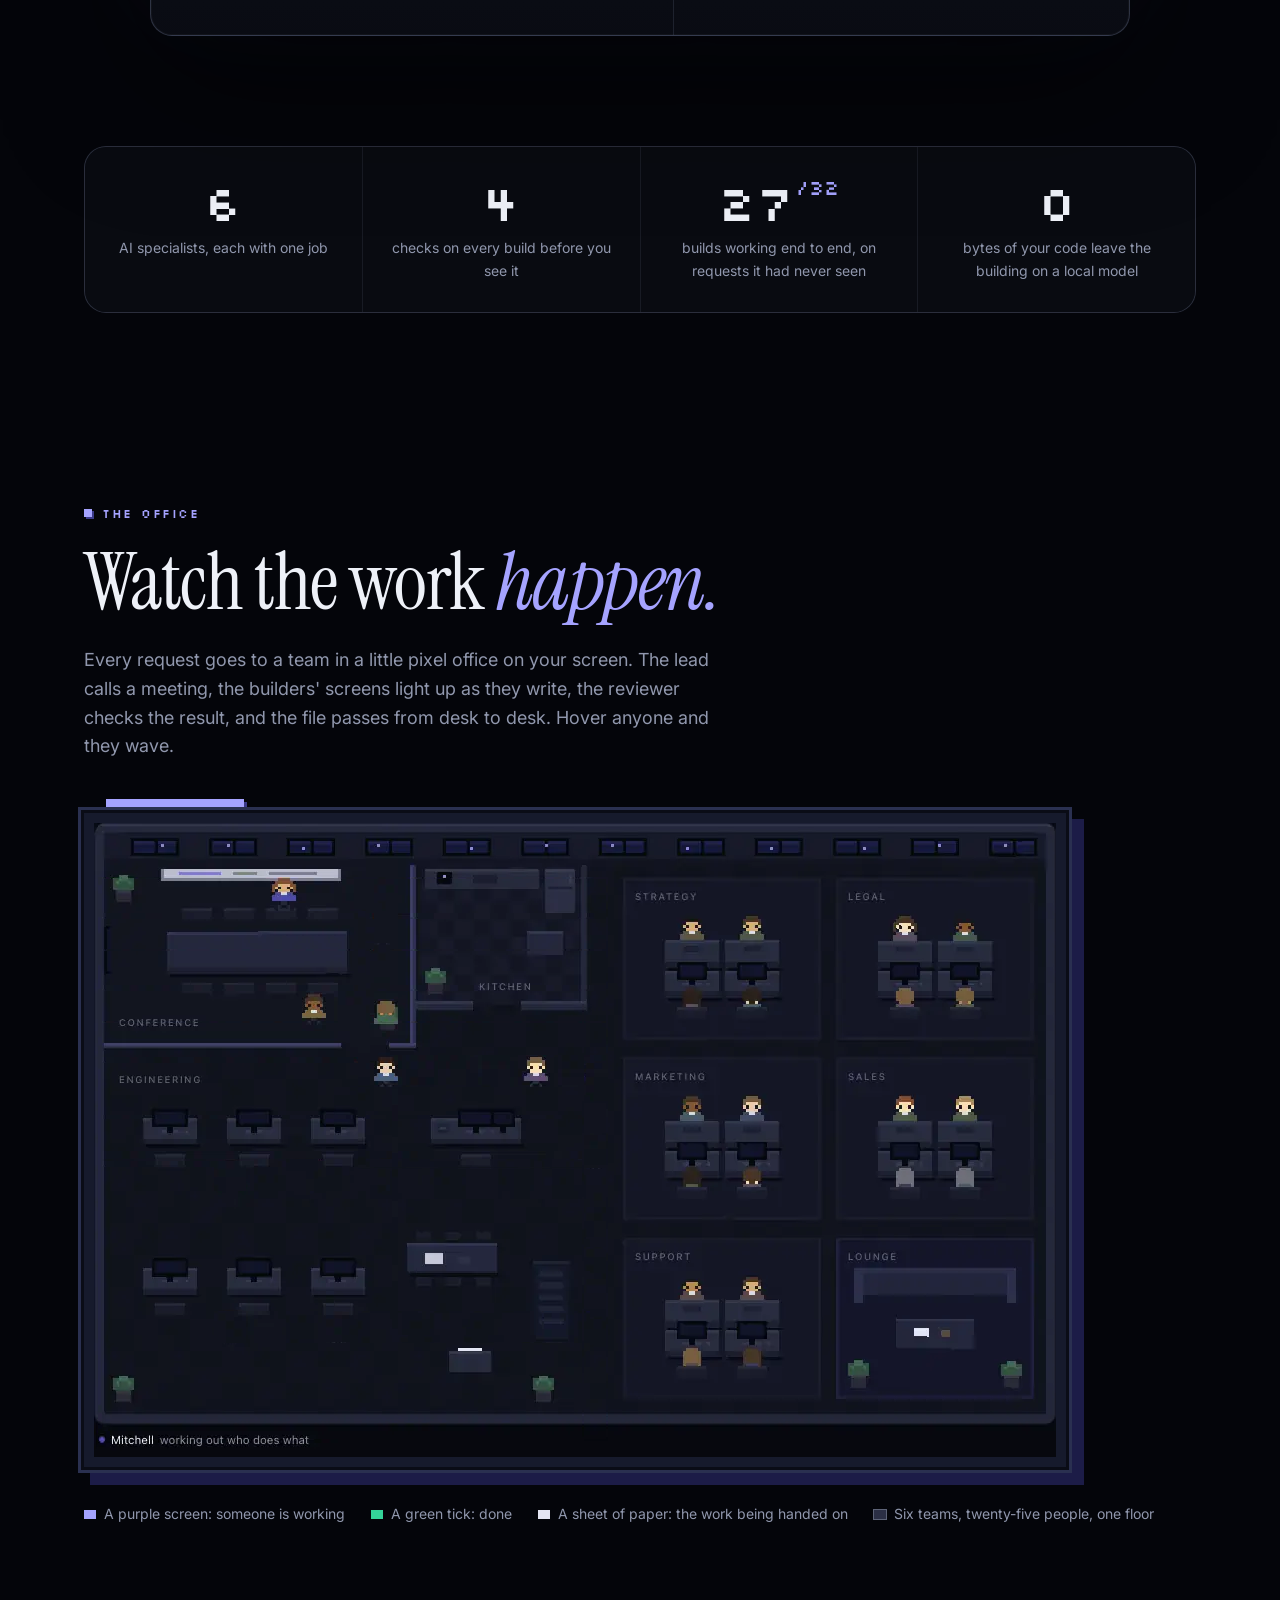
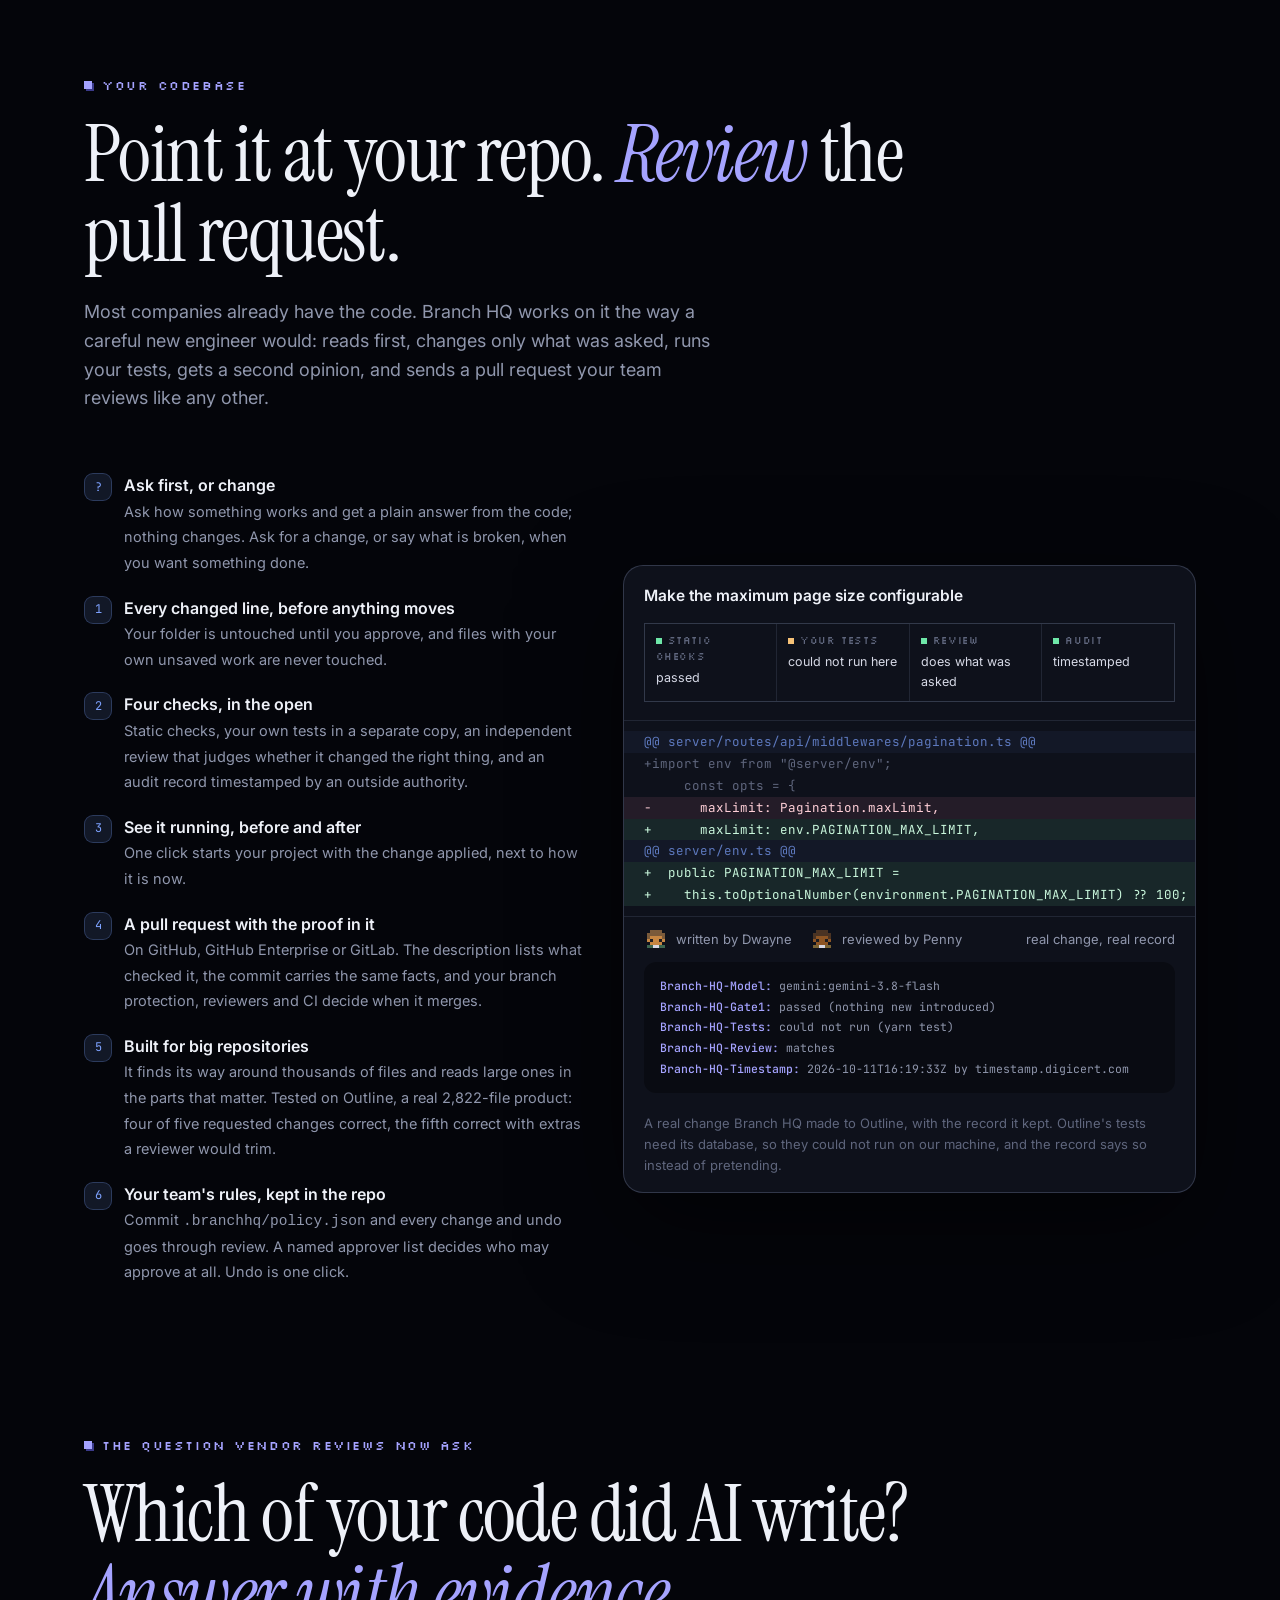
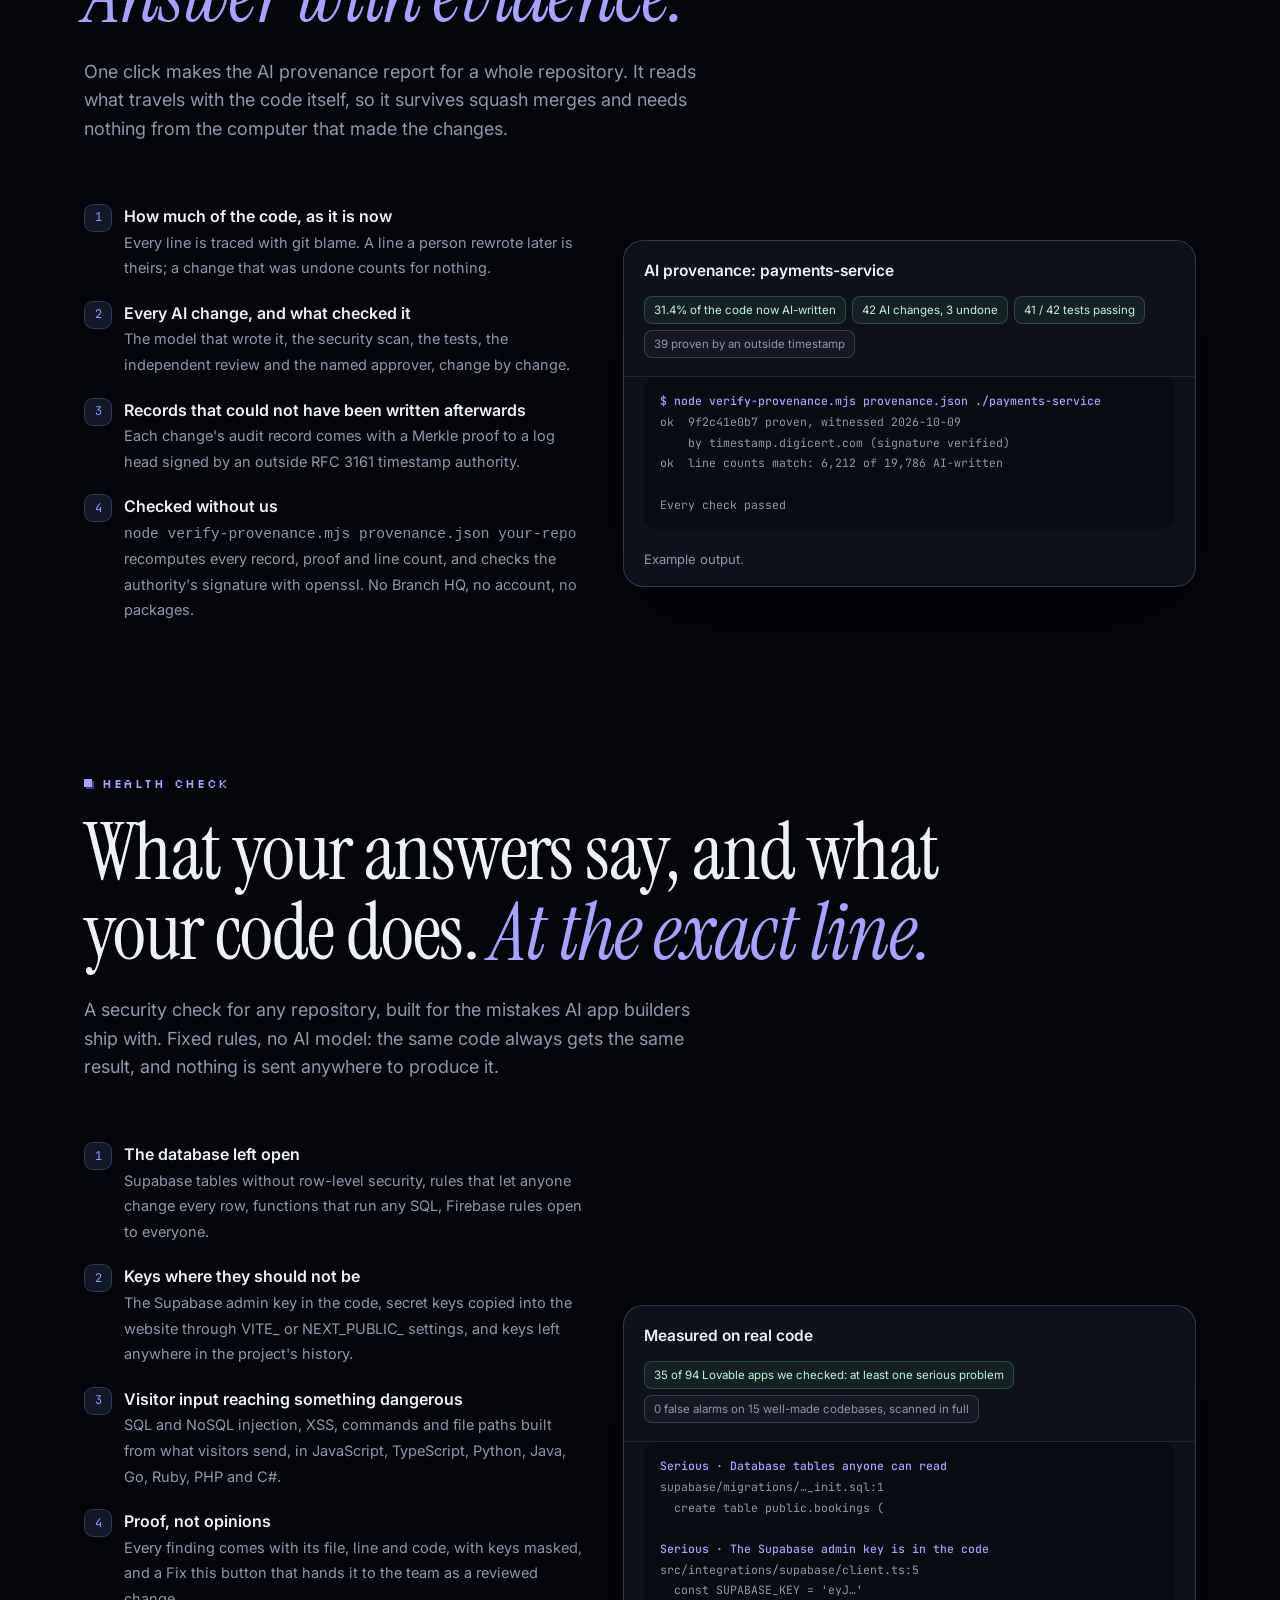
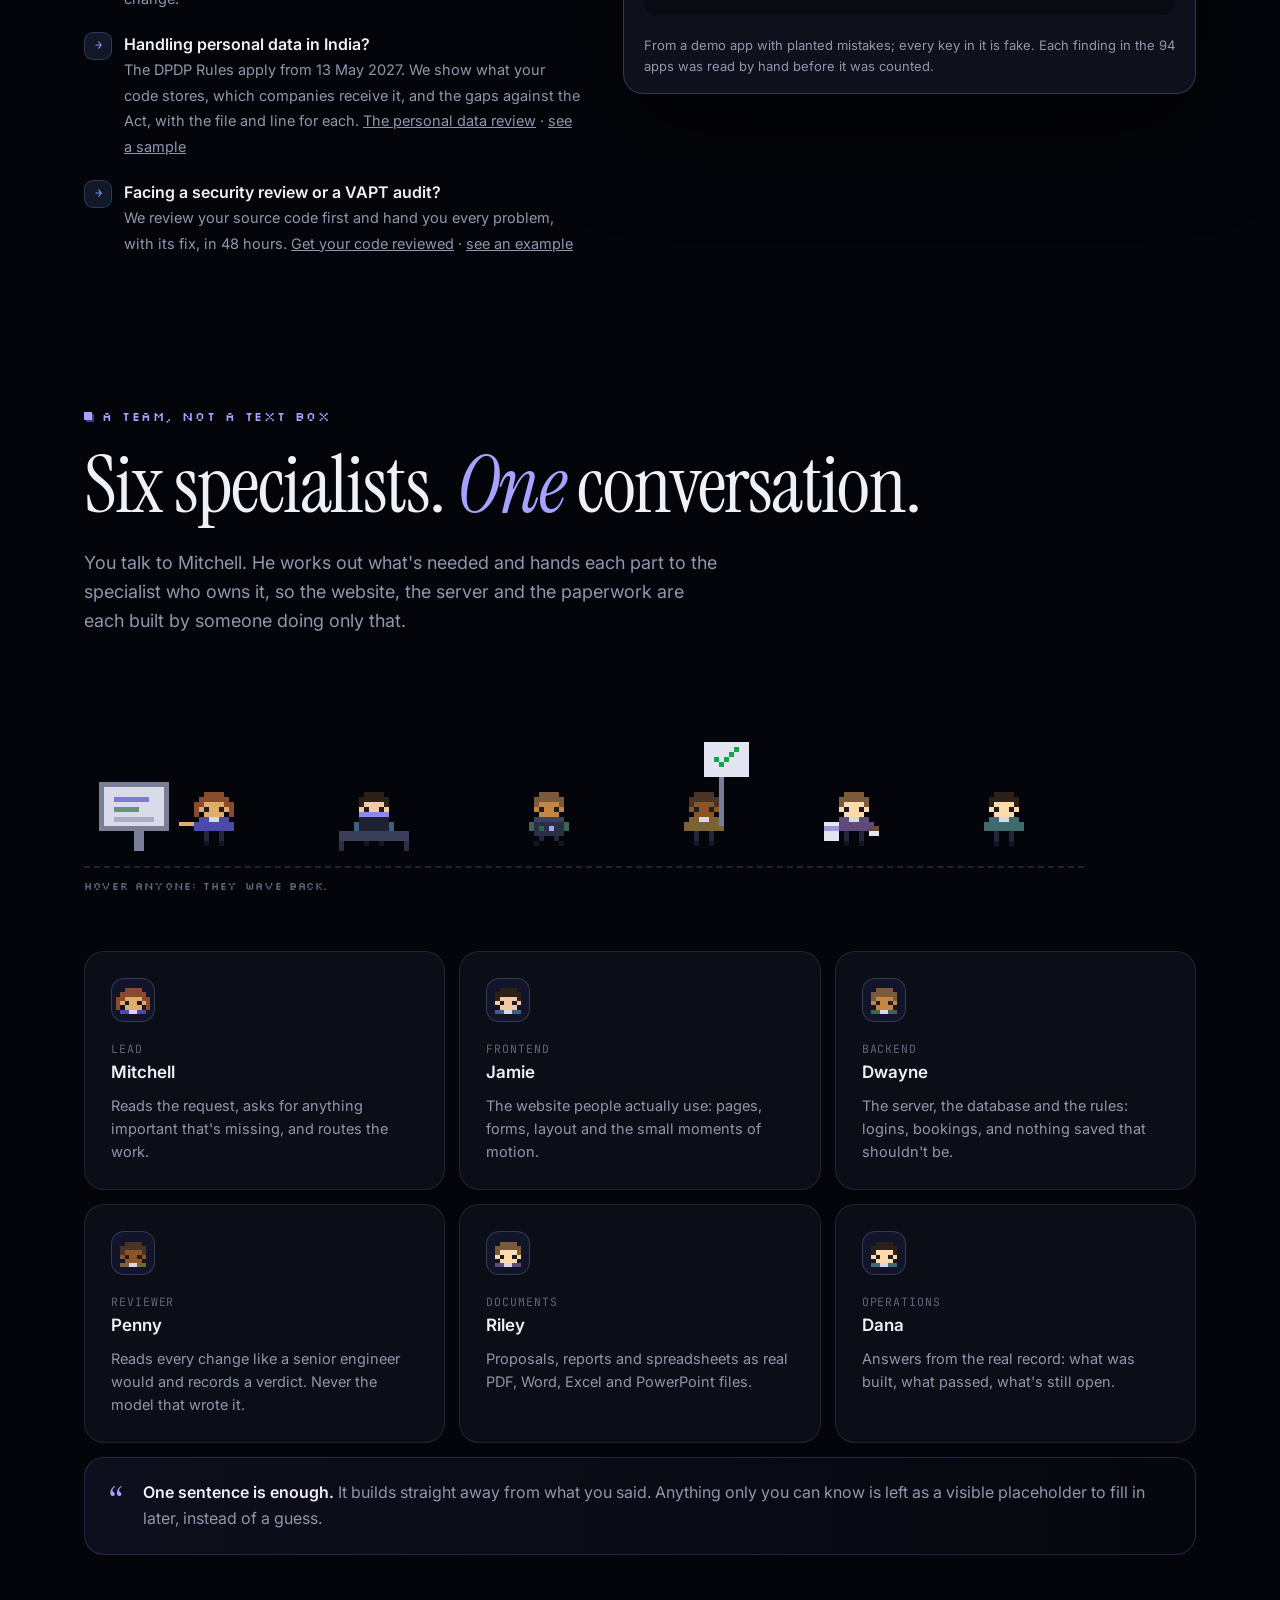
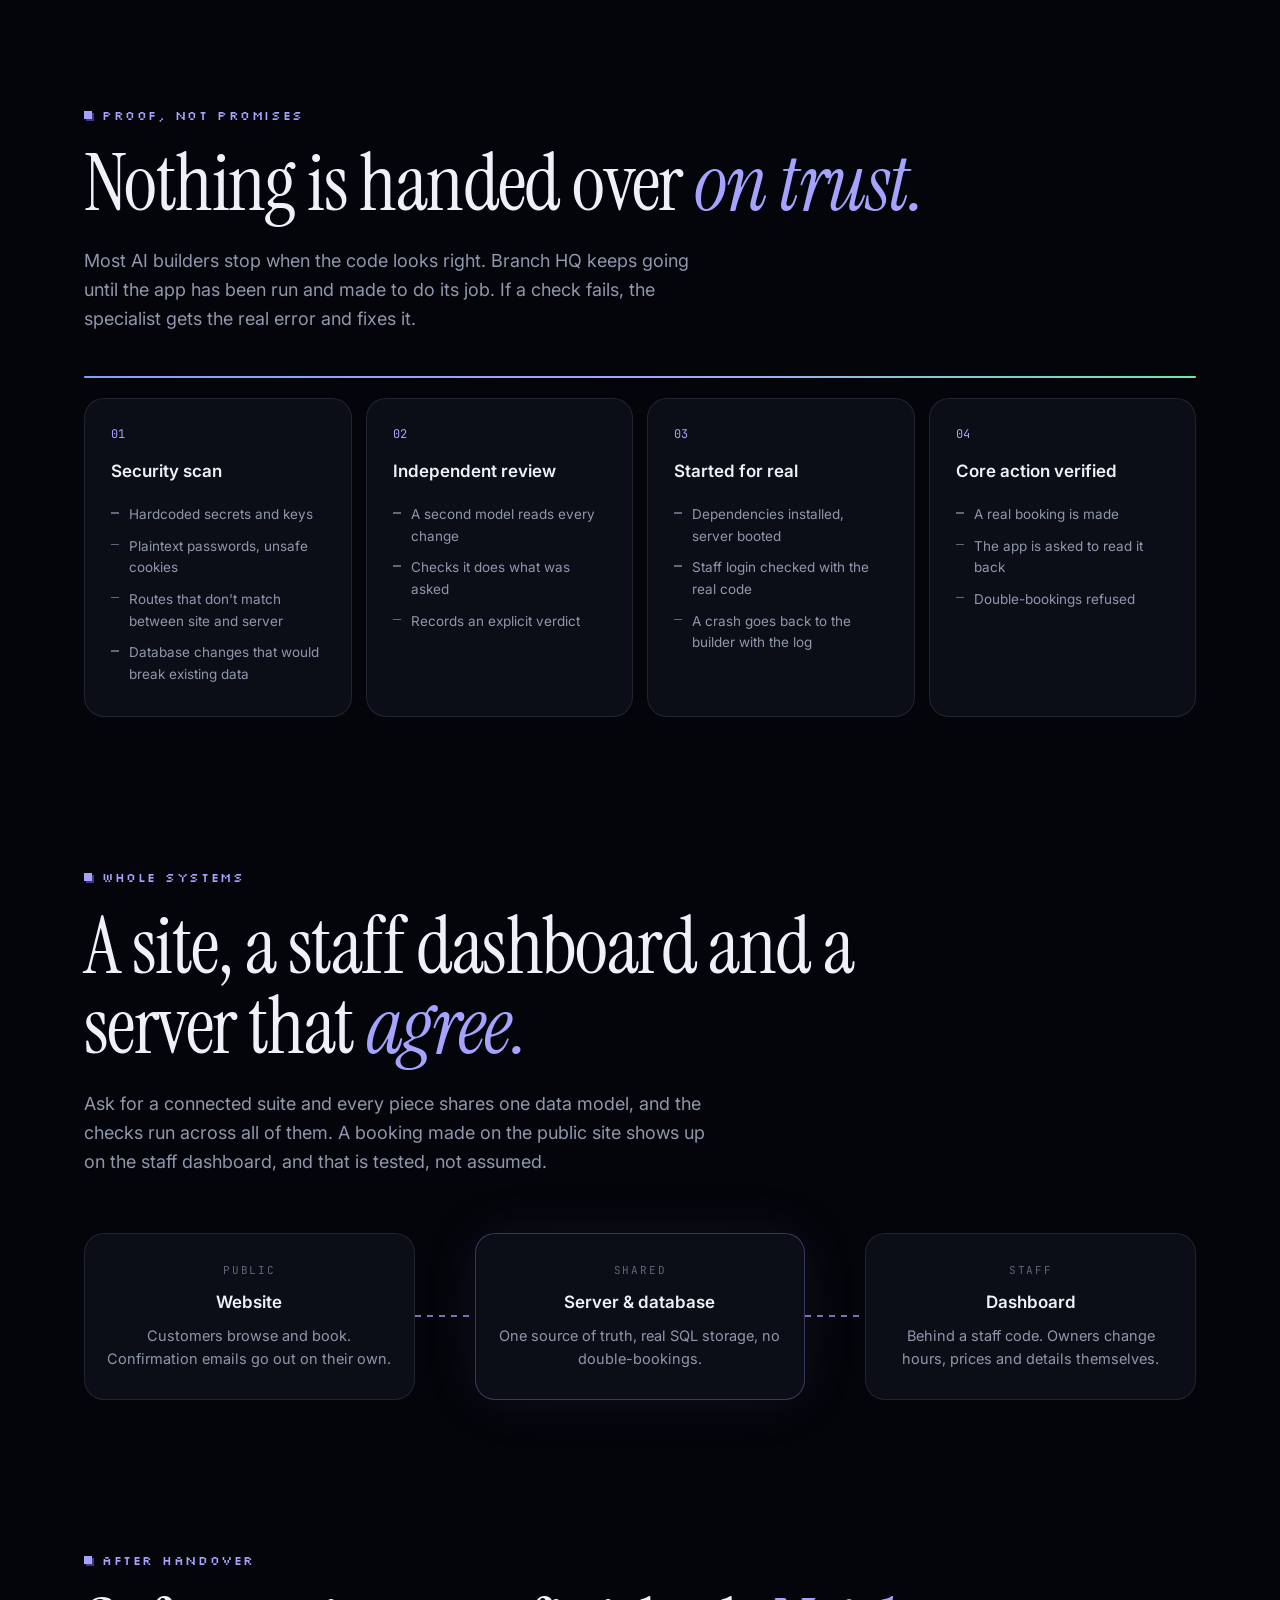
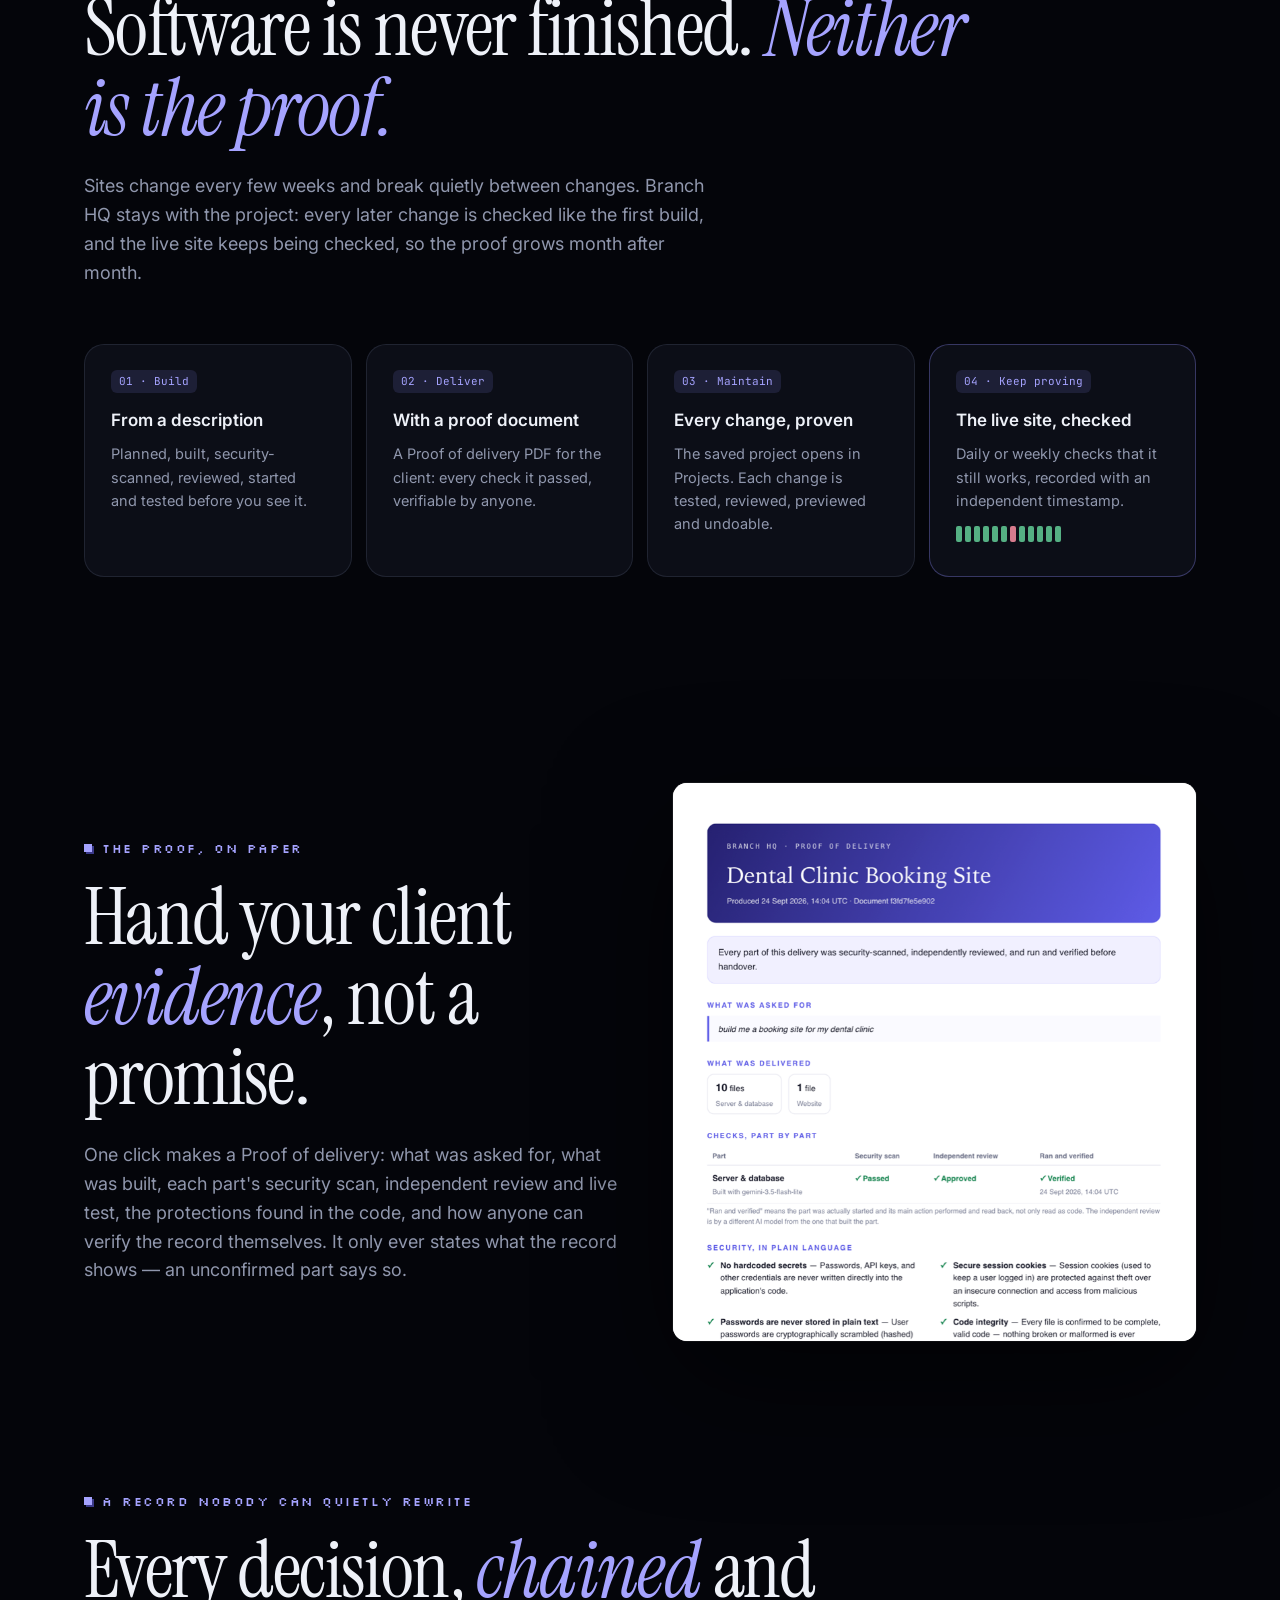
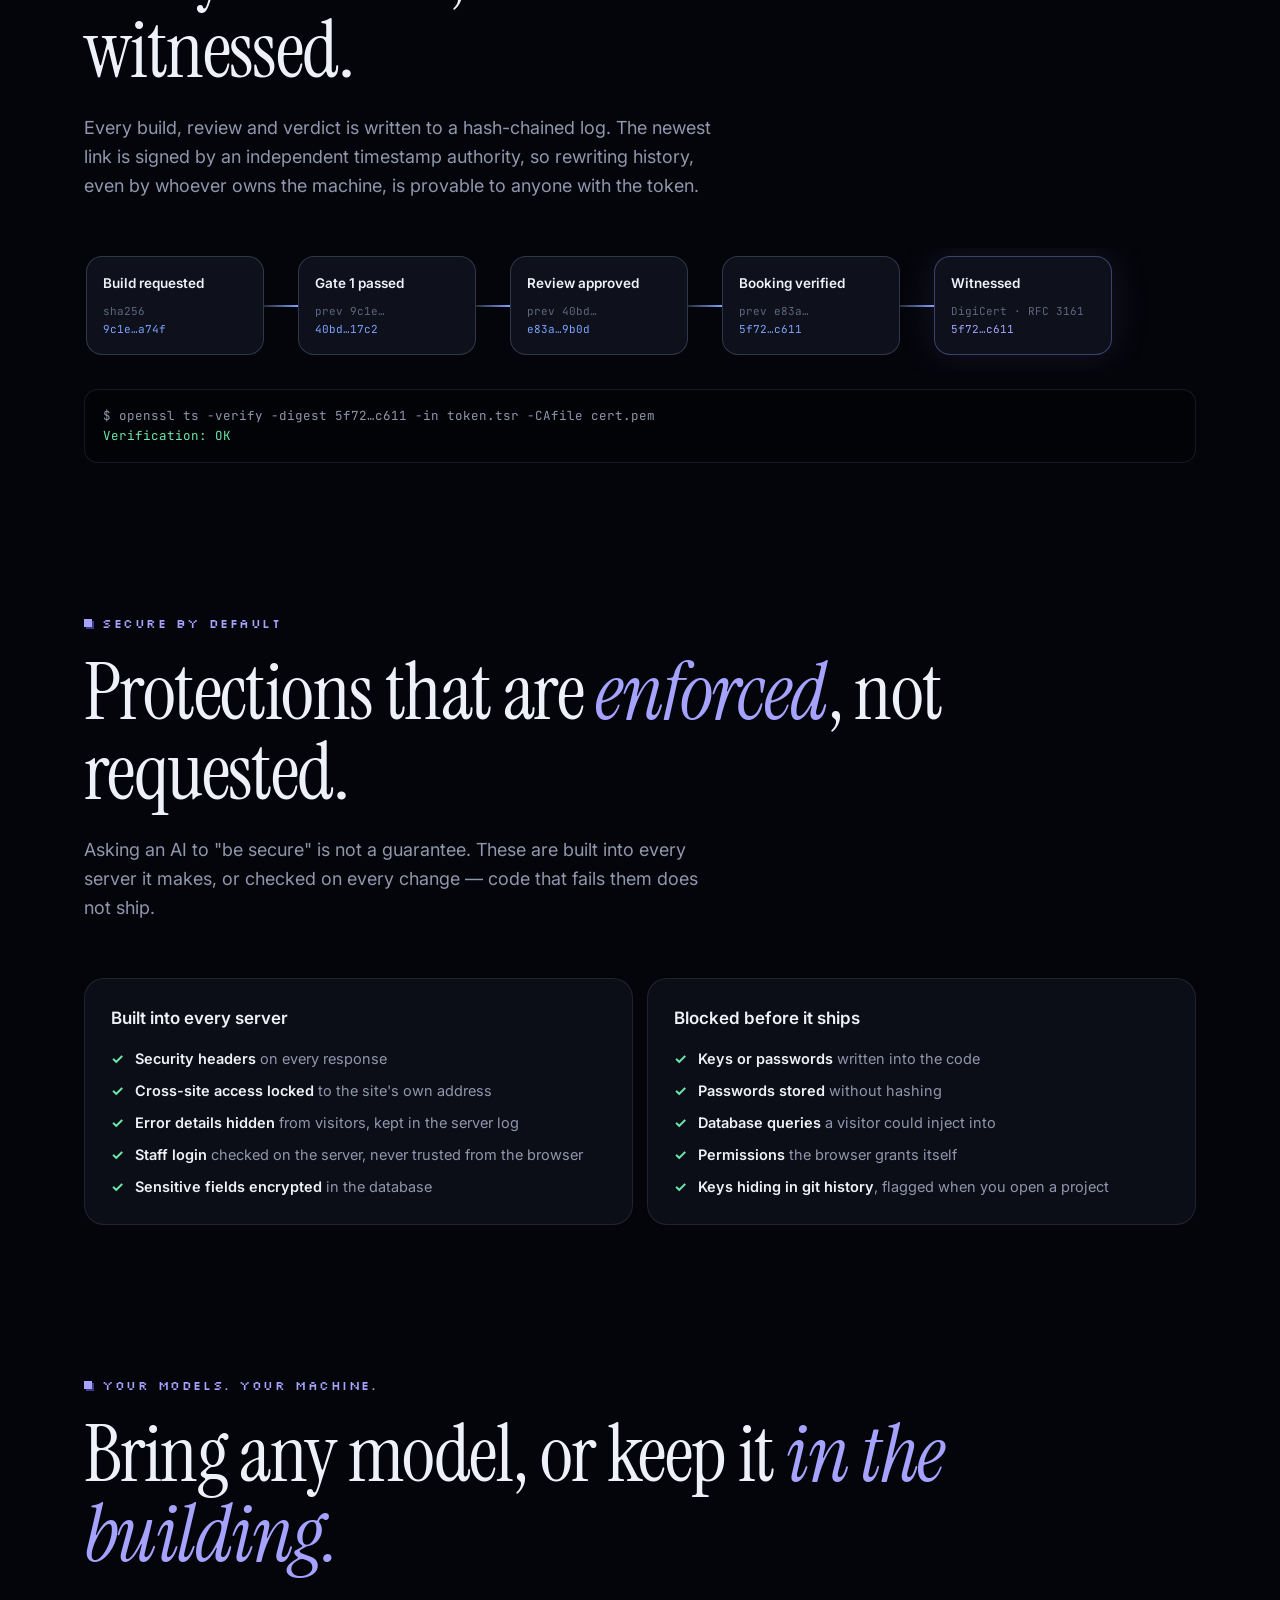
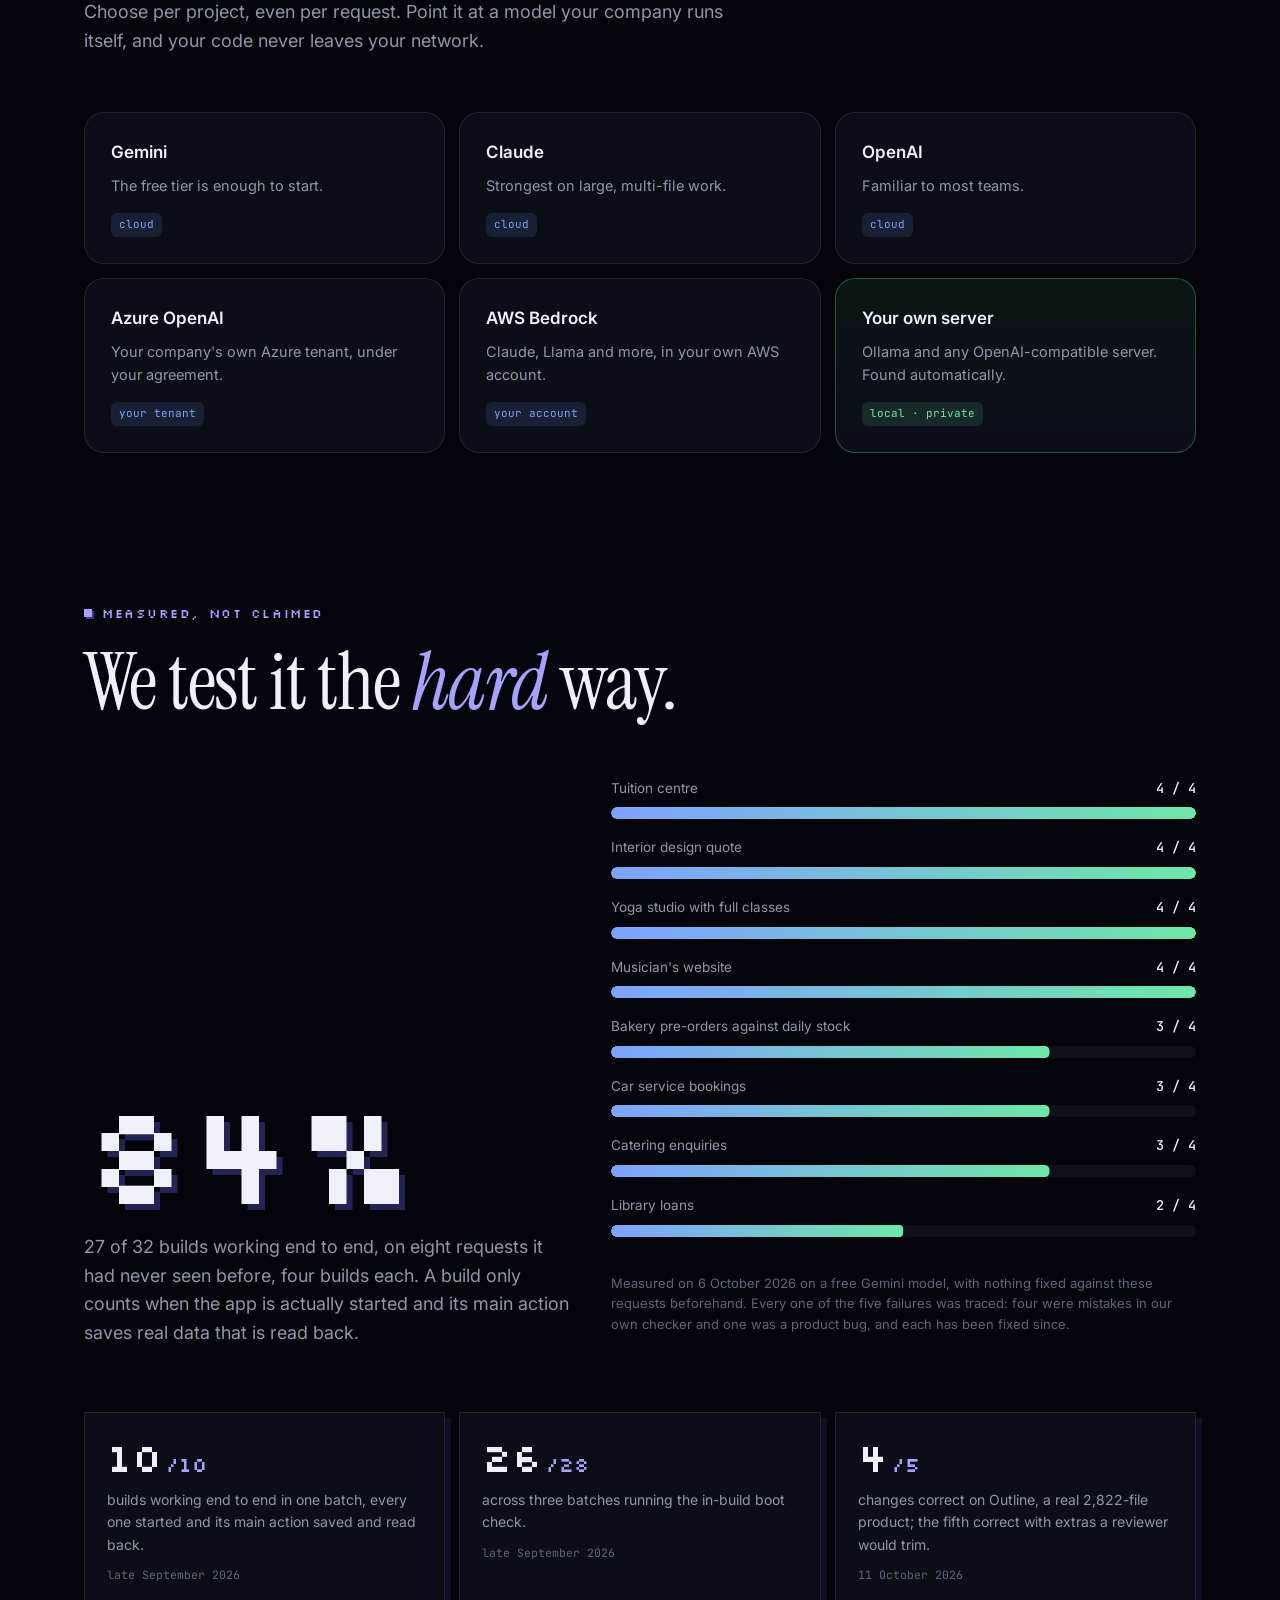
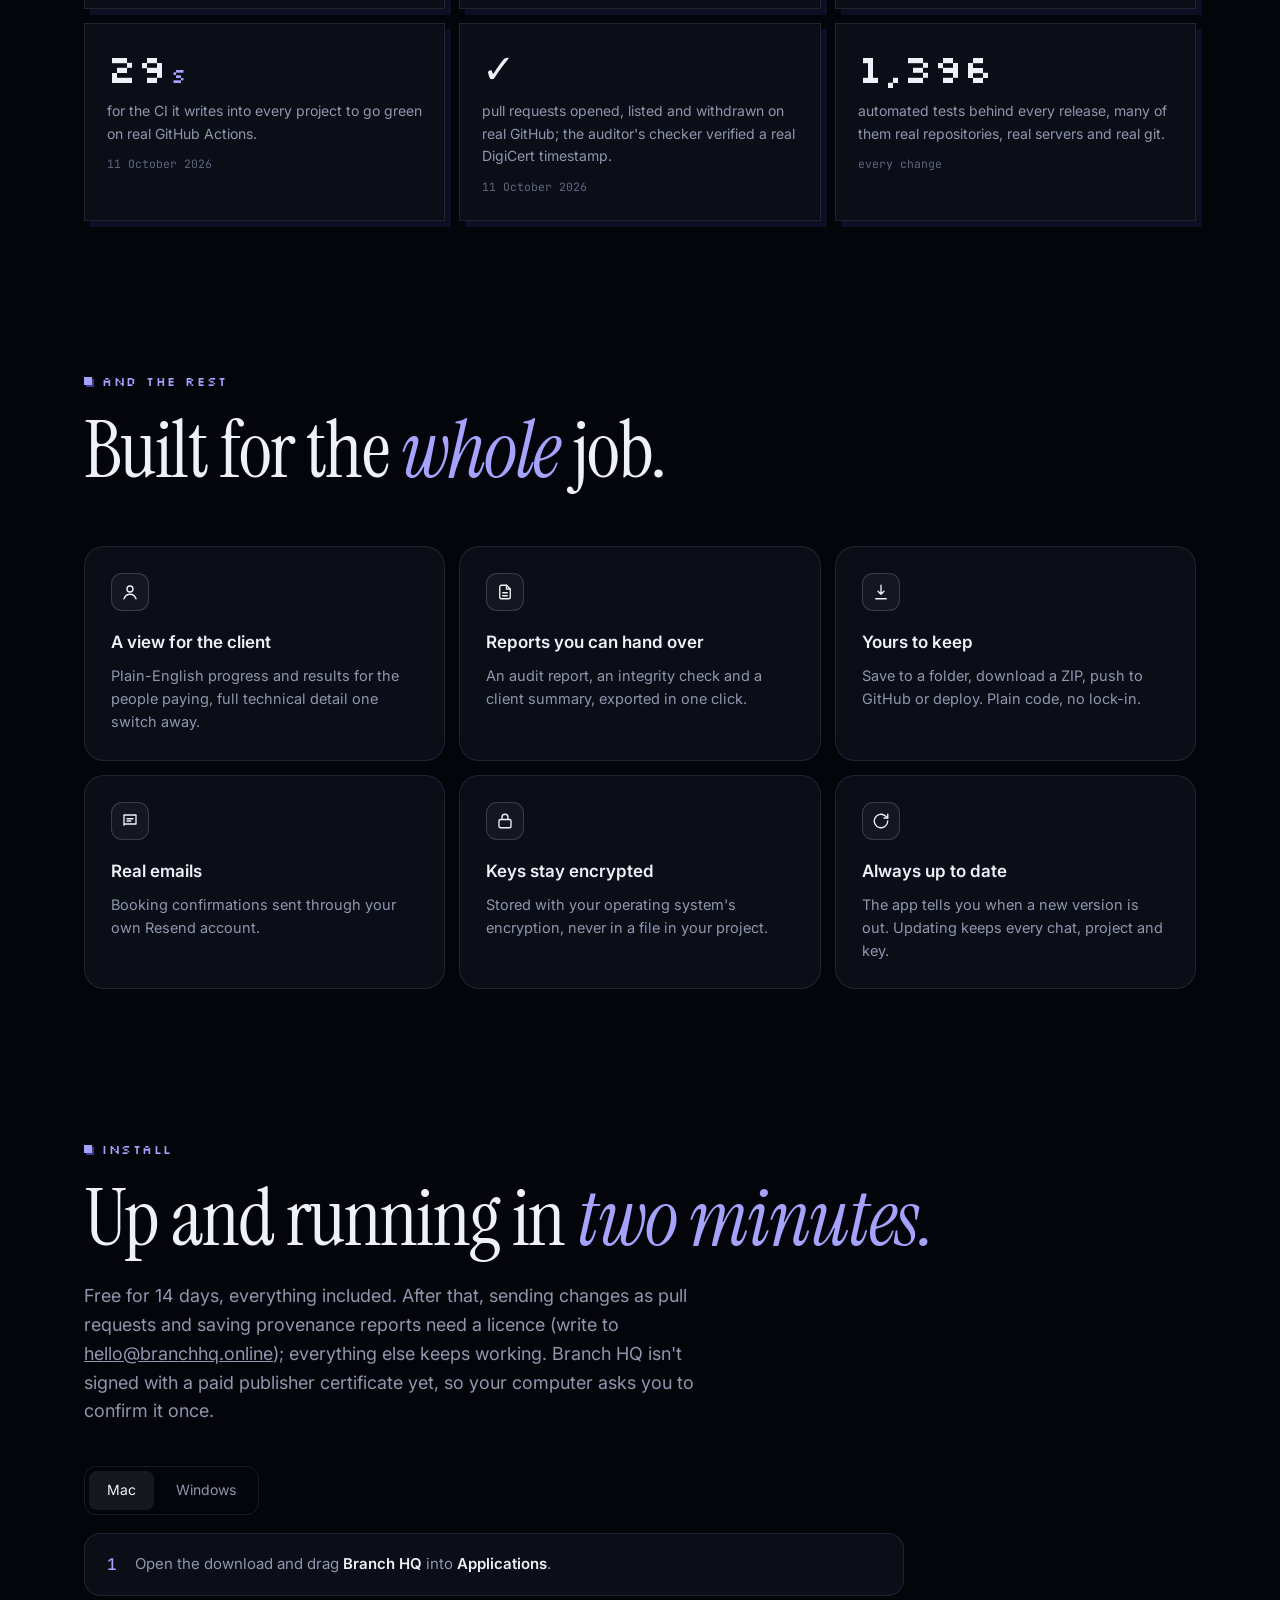
==== commit 3c605b7d: "Download page from b81120c" ====
--- a/index.html
+++ b/index.html
@@ -719,7 +719,7 @@
 <footer>
   <div class="wrap">
     <span>Branch HQ</span>
-    <span><a href="licence.html">Licence</a> · <a href="it.html">For IT</a> · <a href="proof-format.html">Change Proof format</a> · <a href="https://github.com/shrestha-droid/branchhq/releases">All releases</a></span>
+    <span><a href="licence.html">Licence</a> · <a href="it.html">For IT</a> · <a href="setup.html">Set up on pull requests</a> · <a href="proof-format.html">Change Proof format</a> · <a href="https://github.com/shrestha-droid/branchhq/releases">All releases</a></span>
   </div>
 </footer>
 
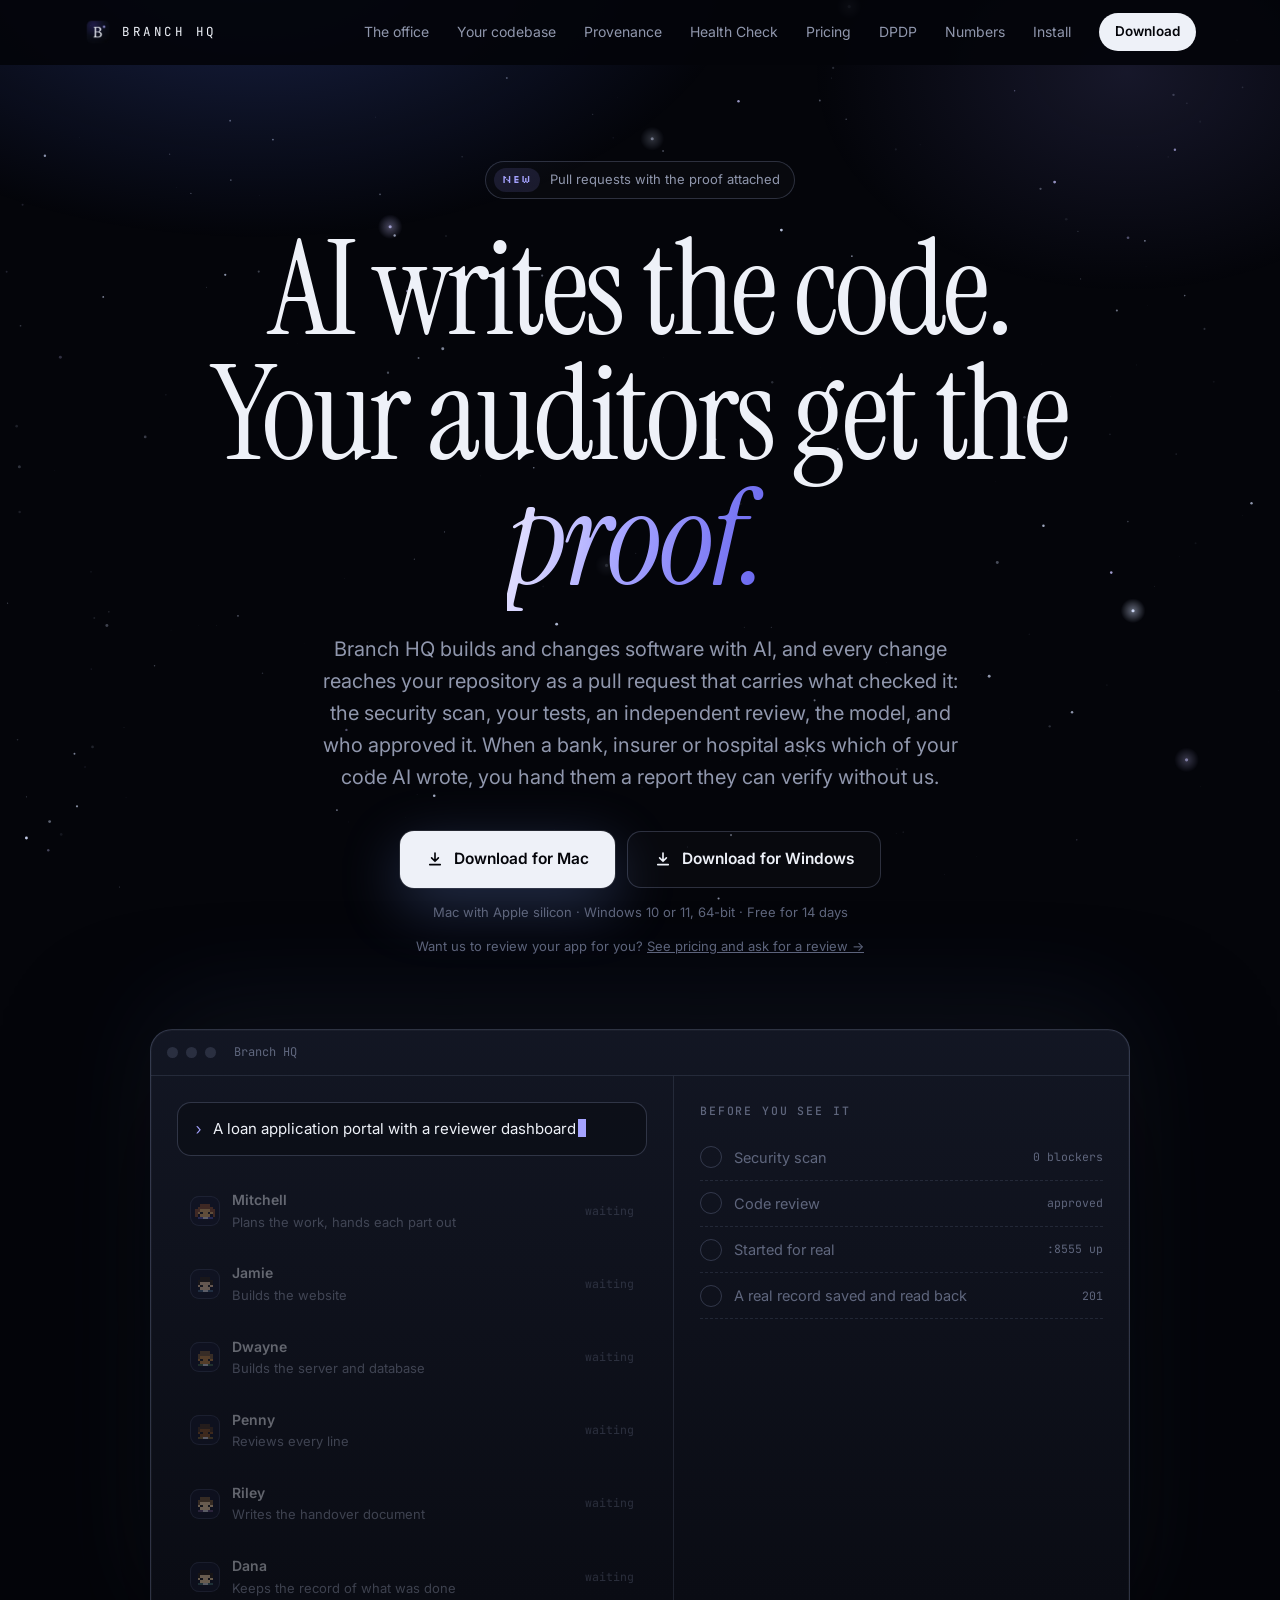
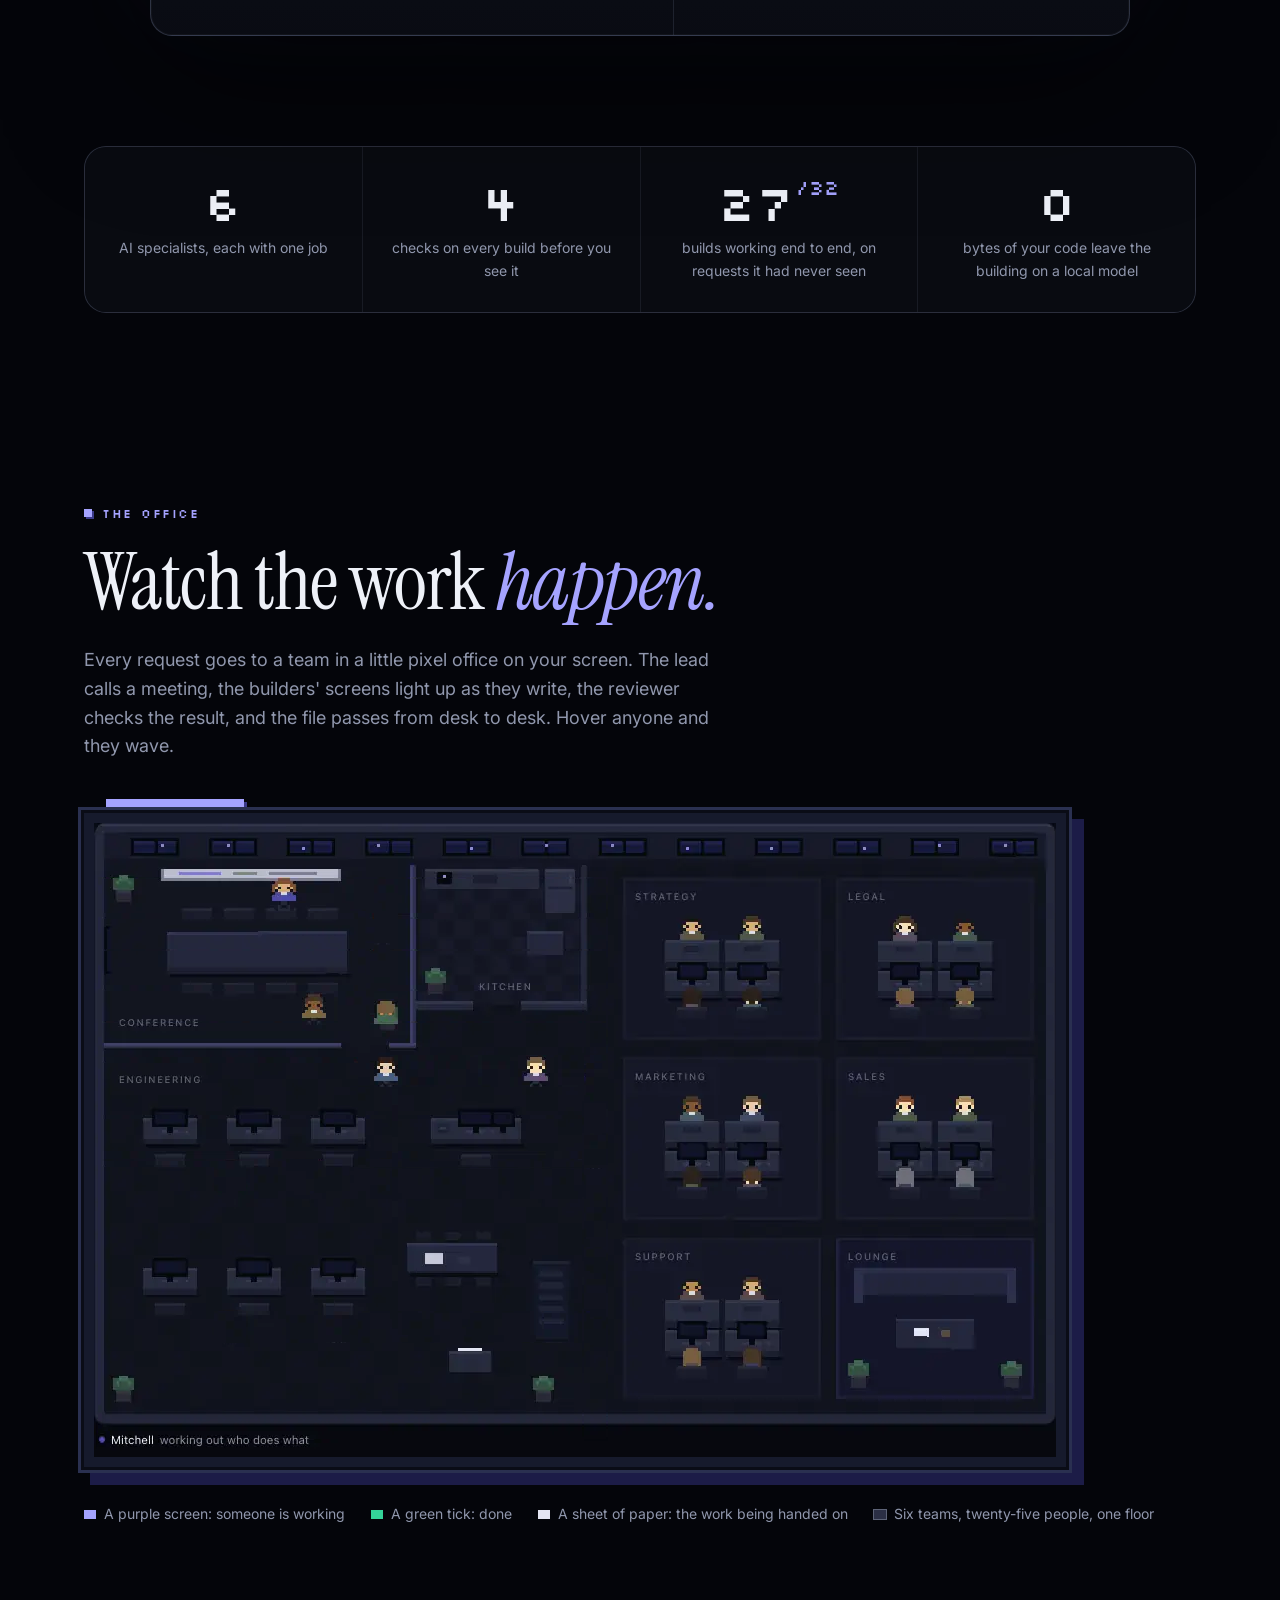
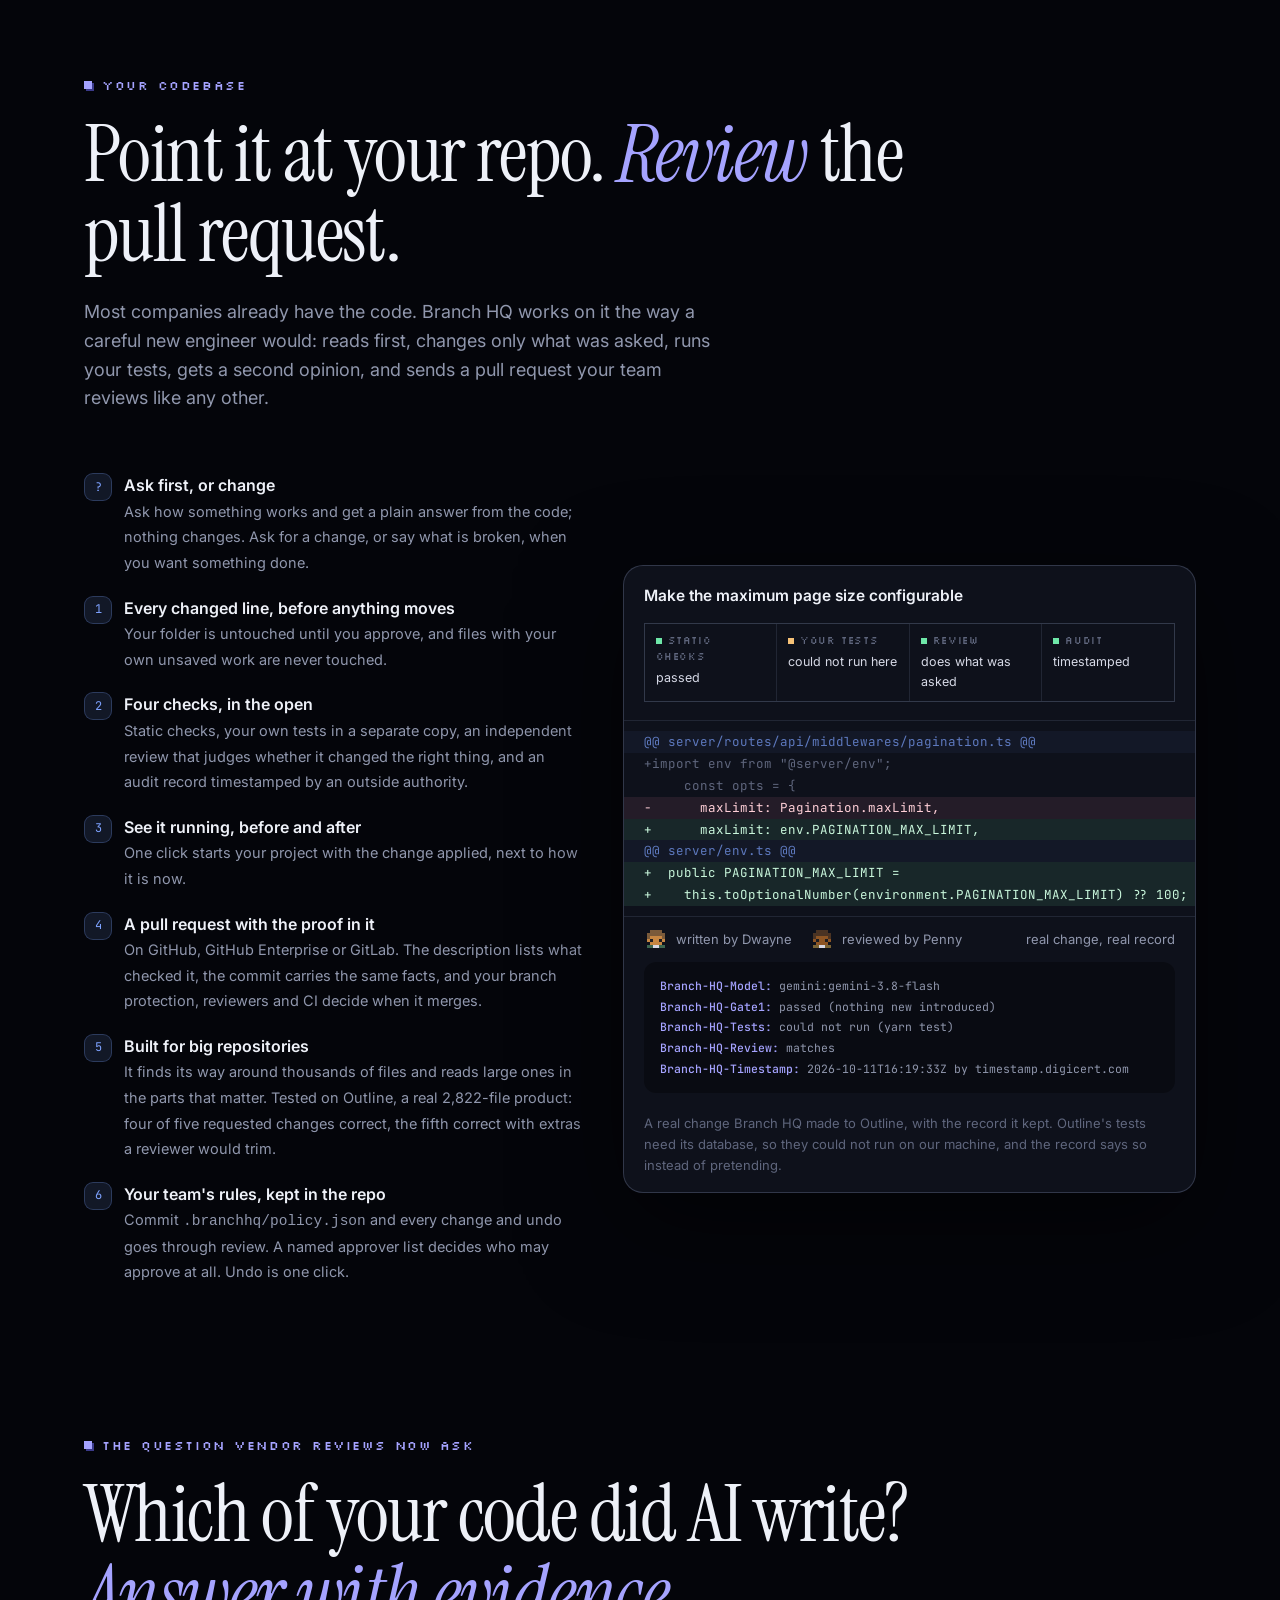
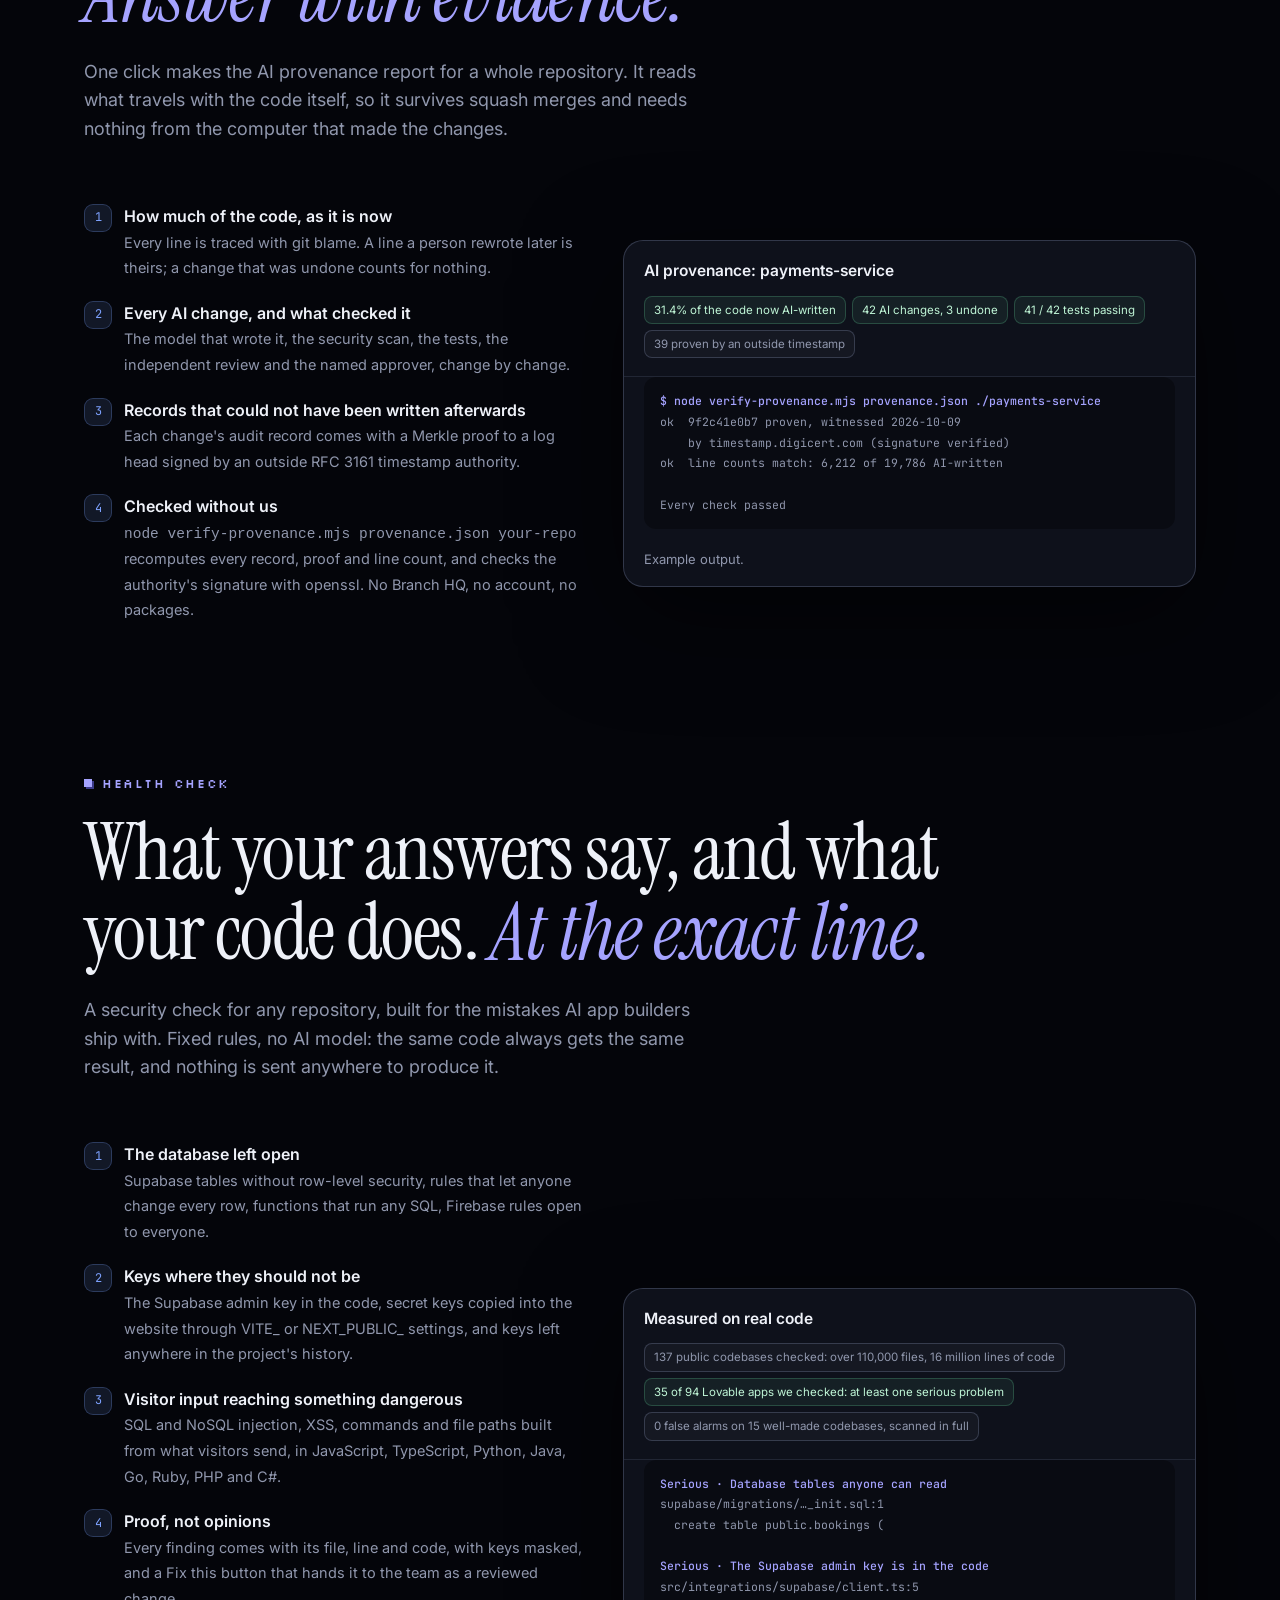
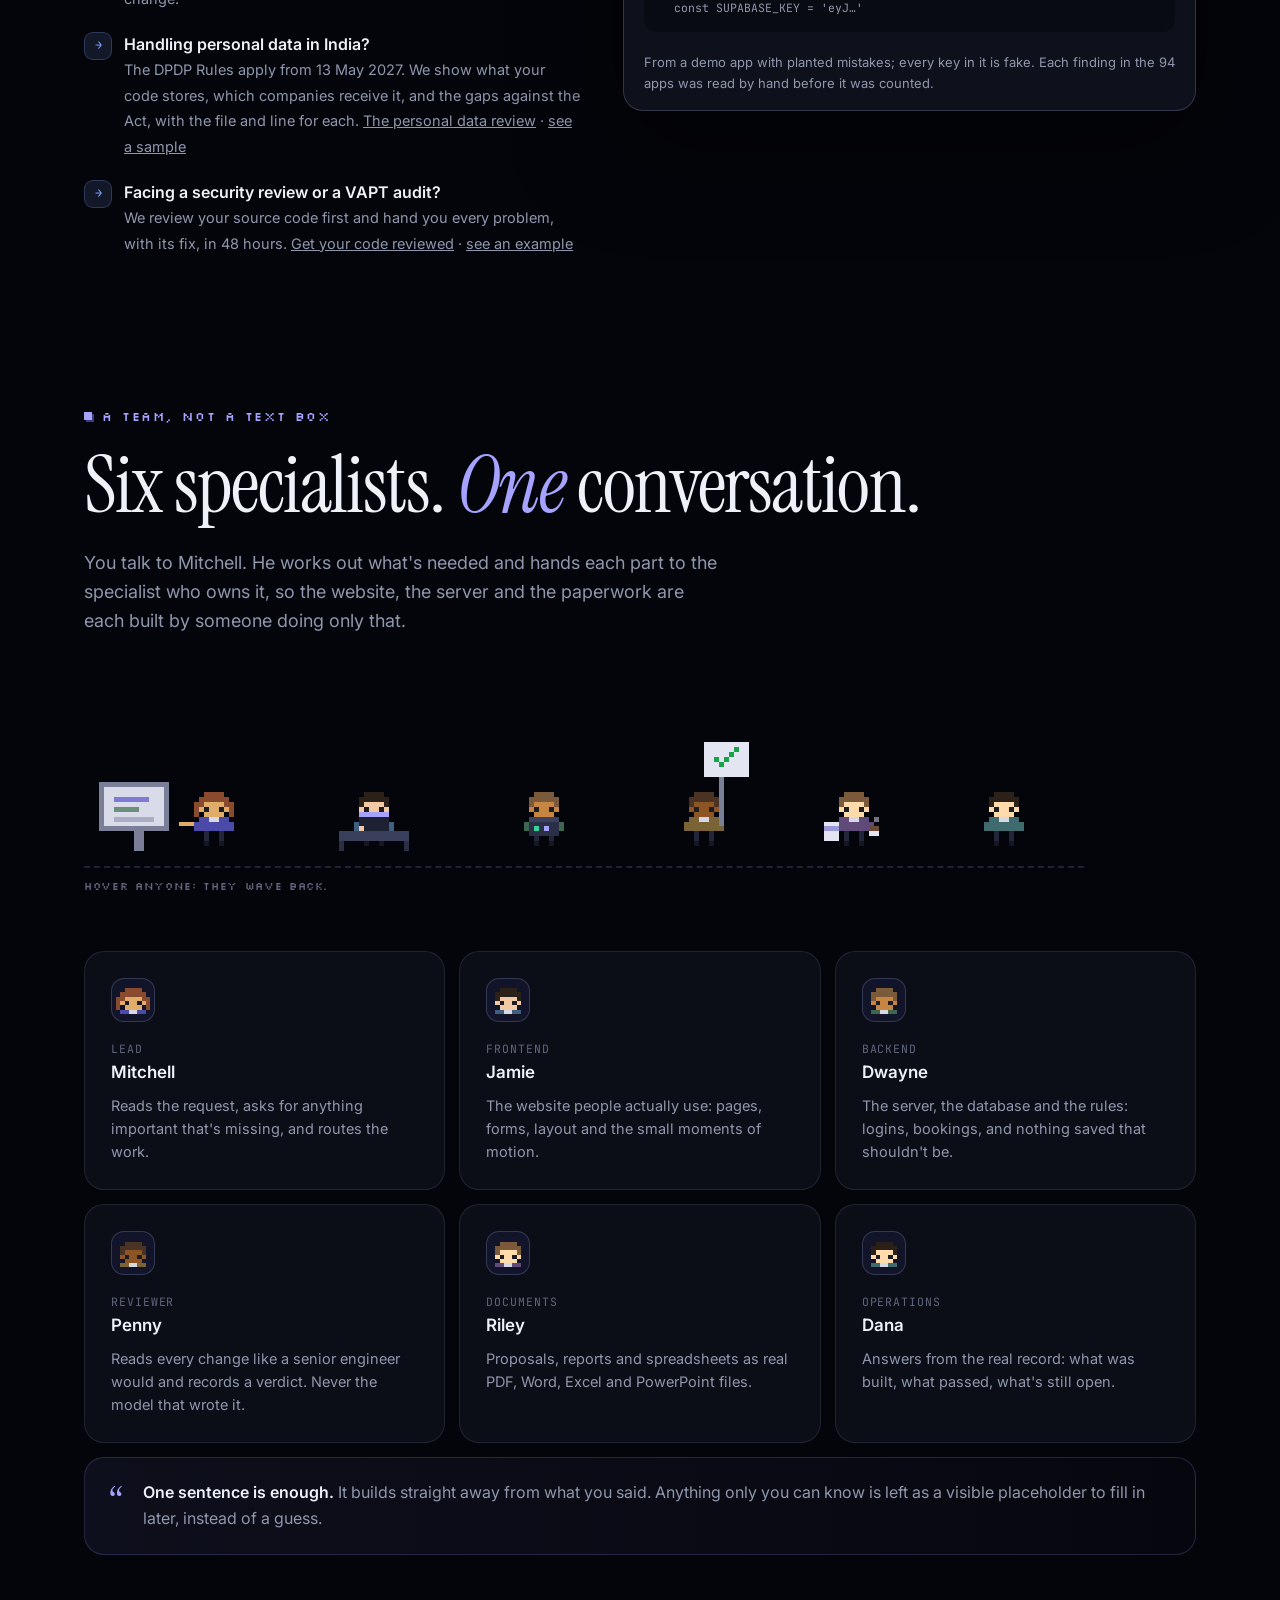
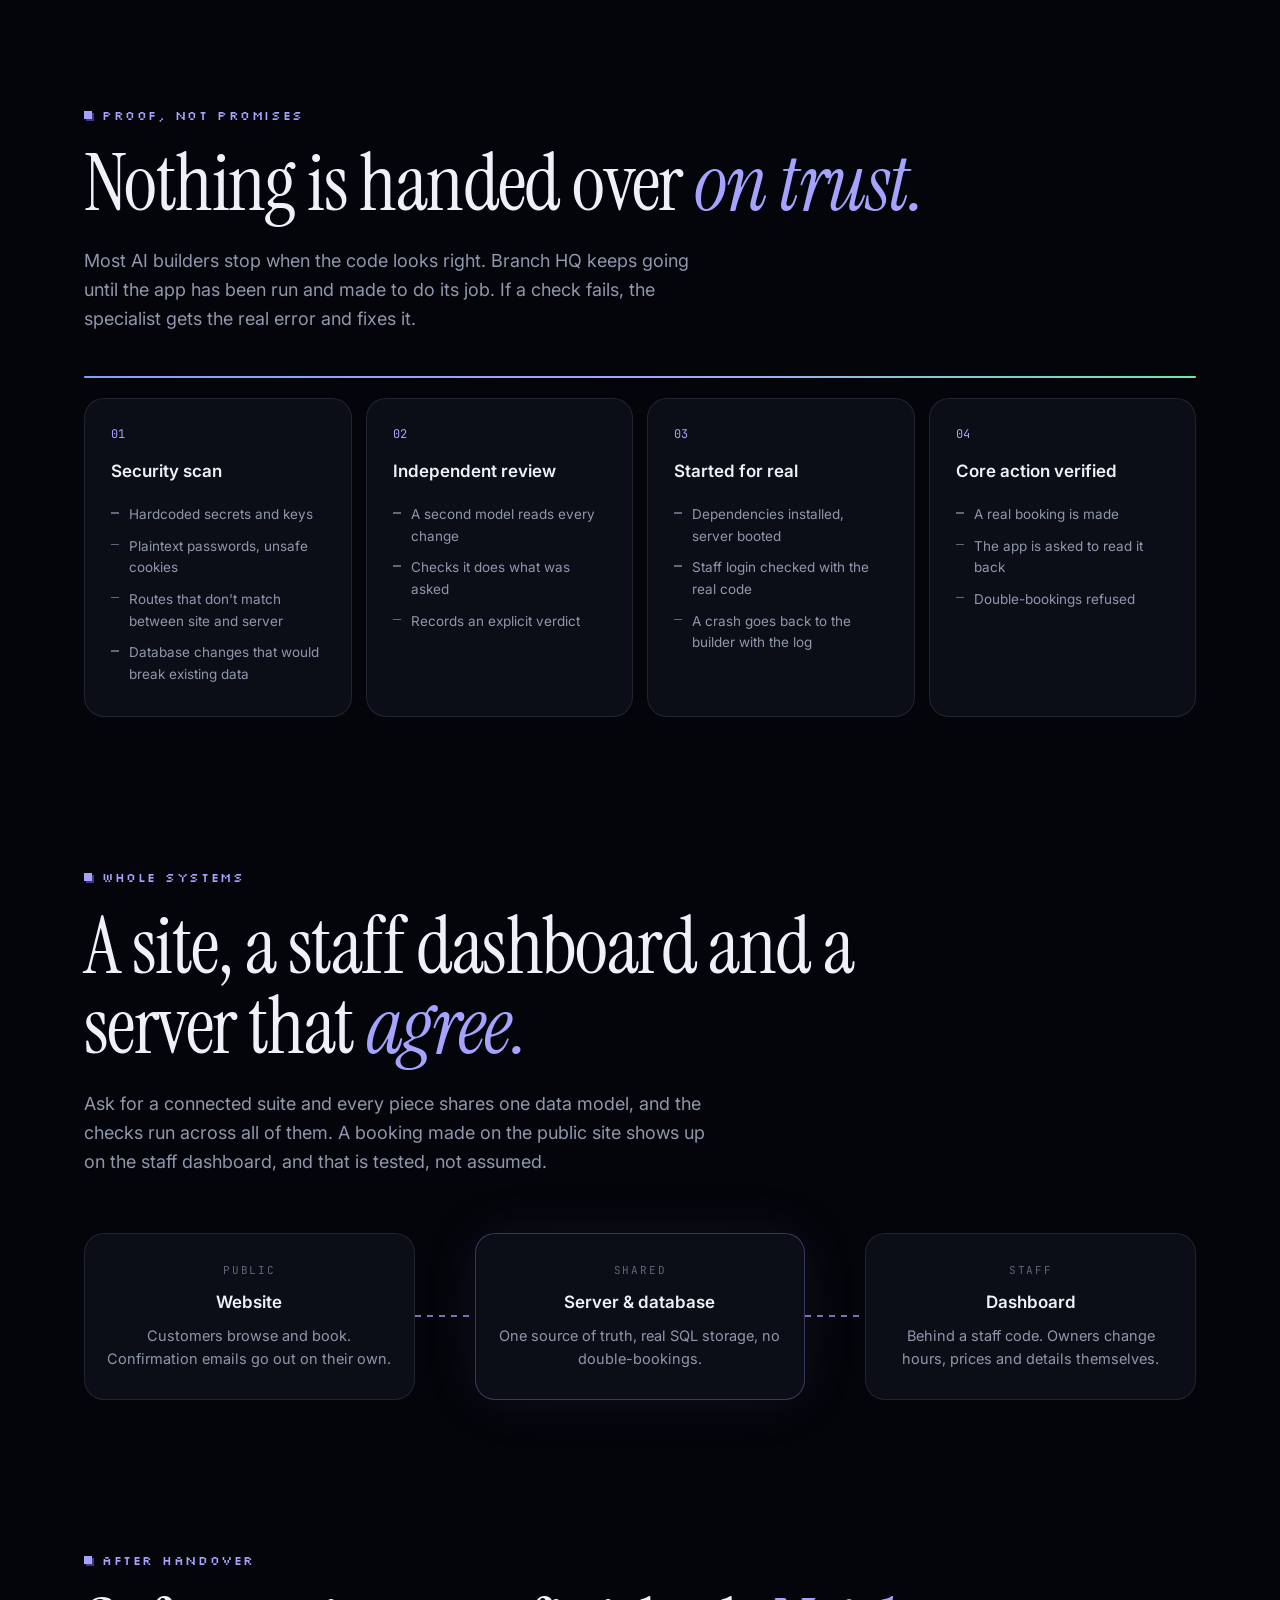
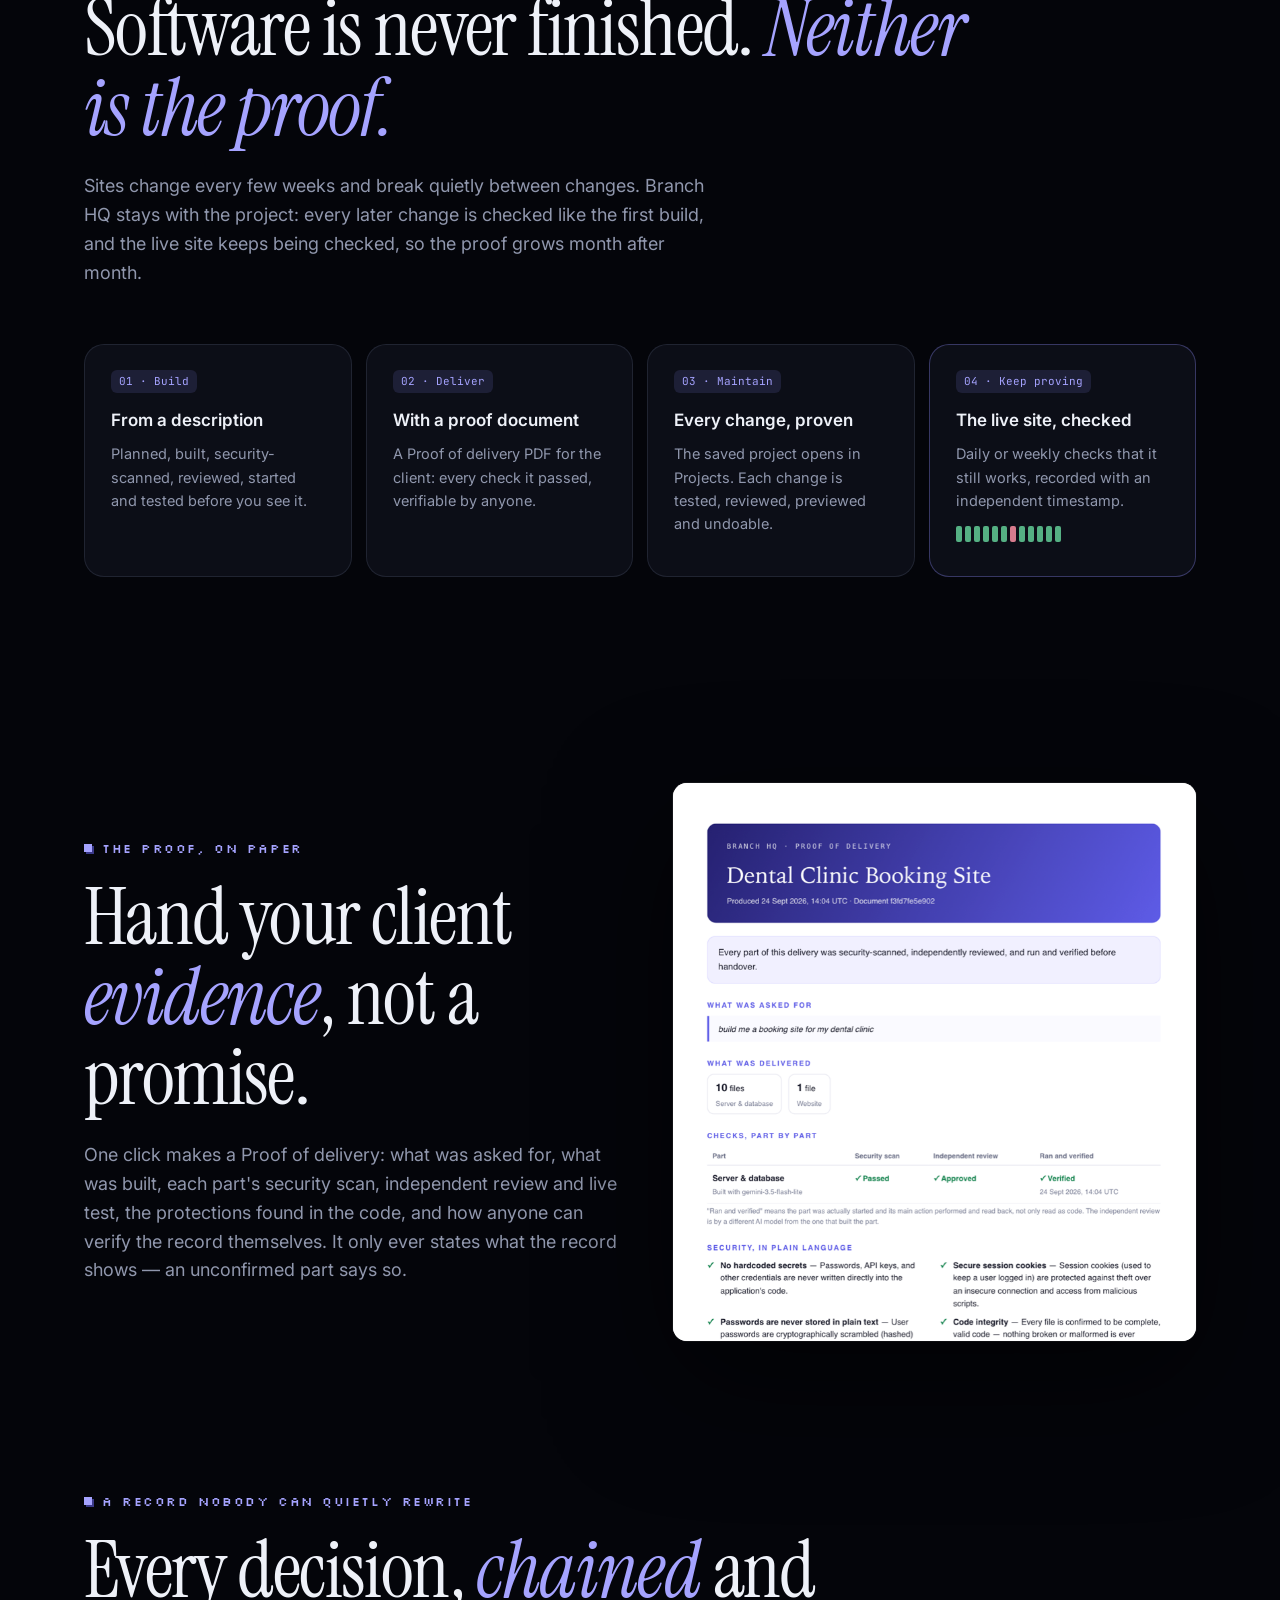
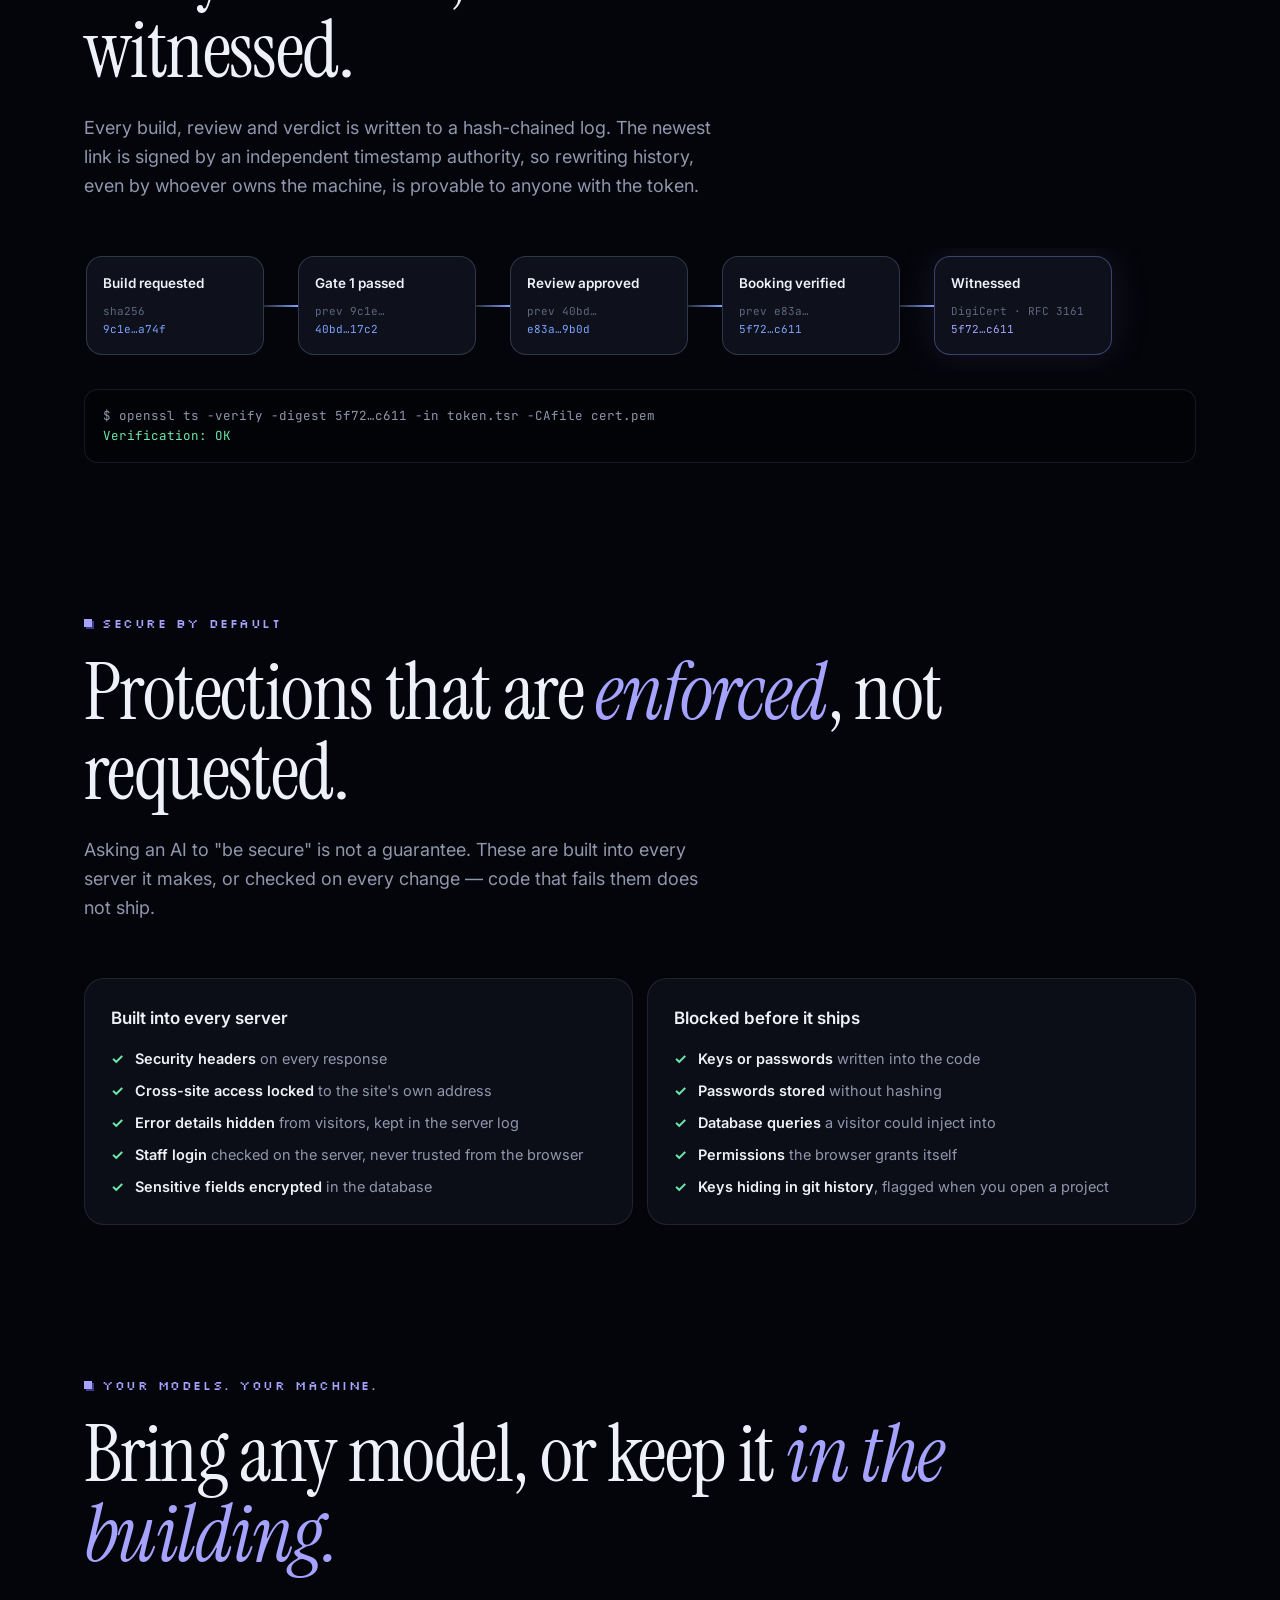
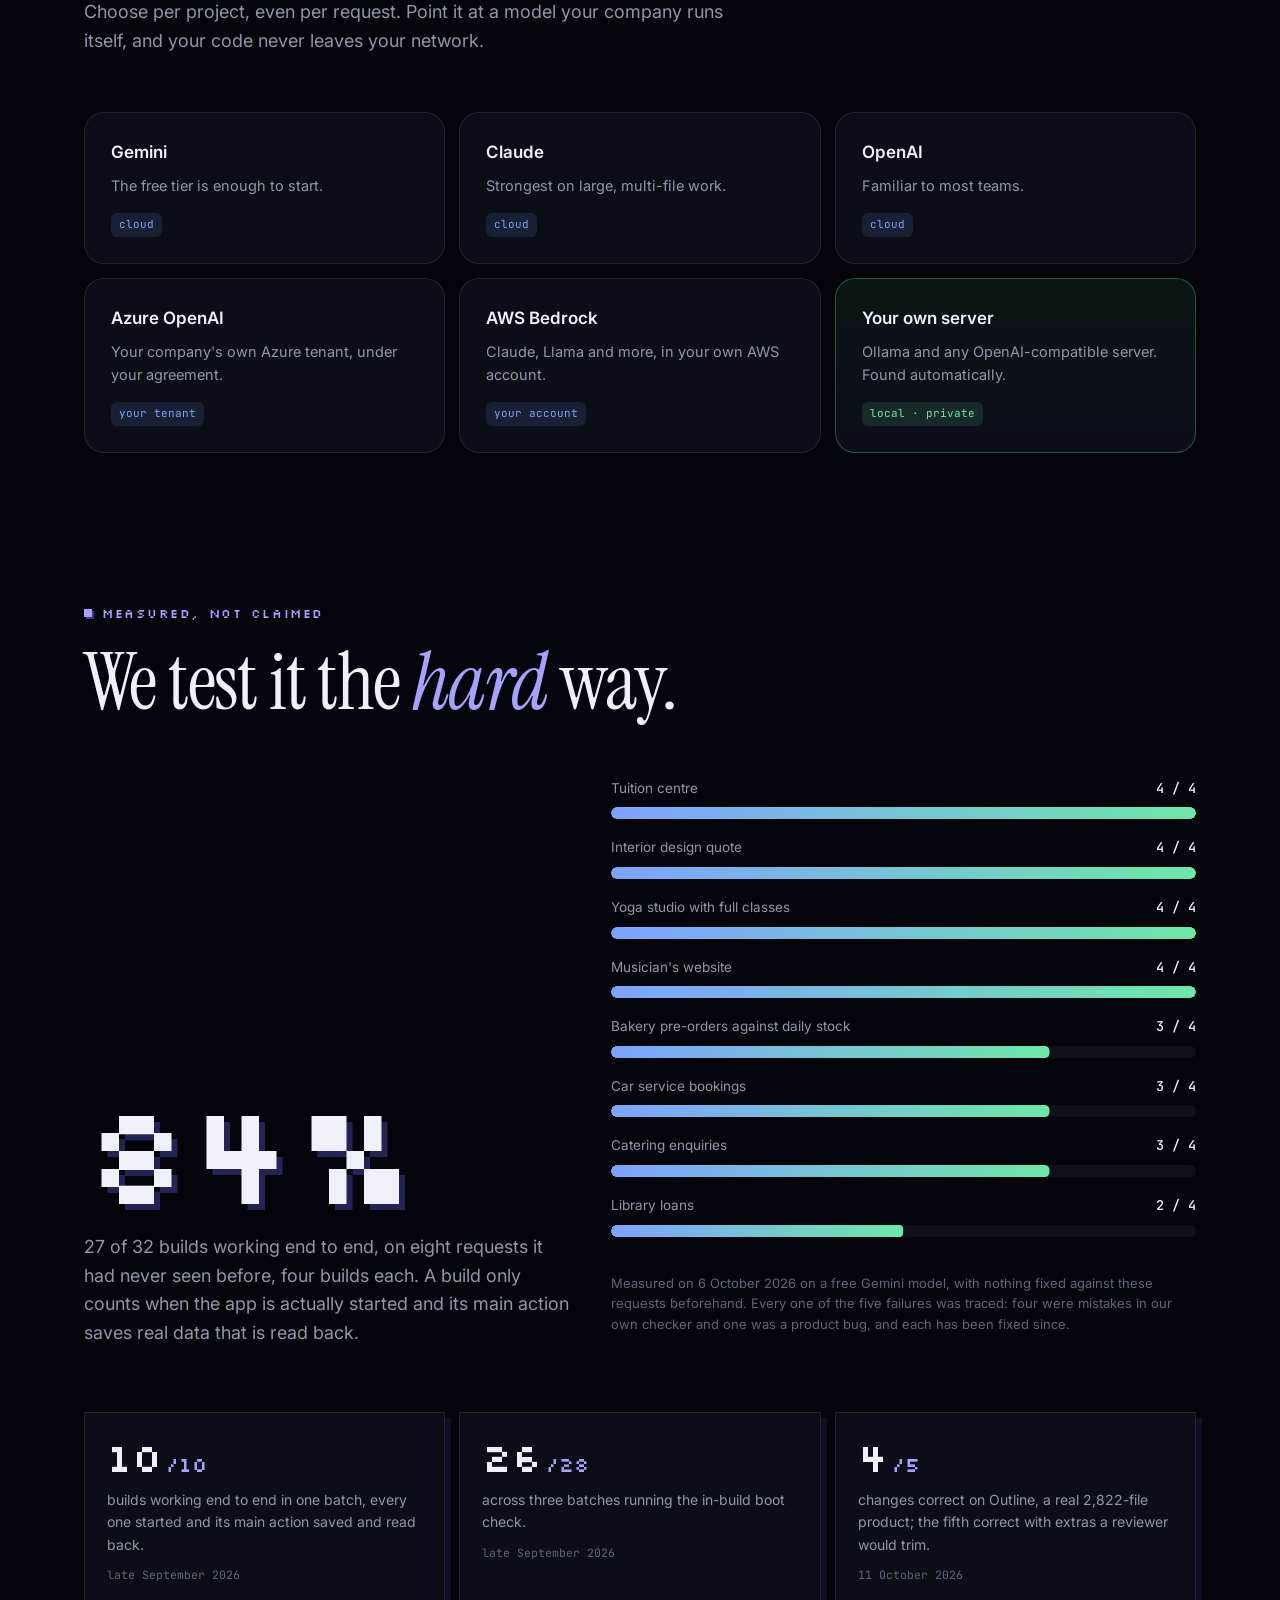
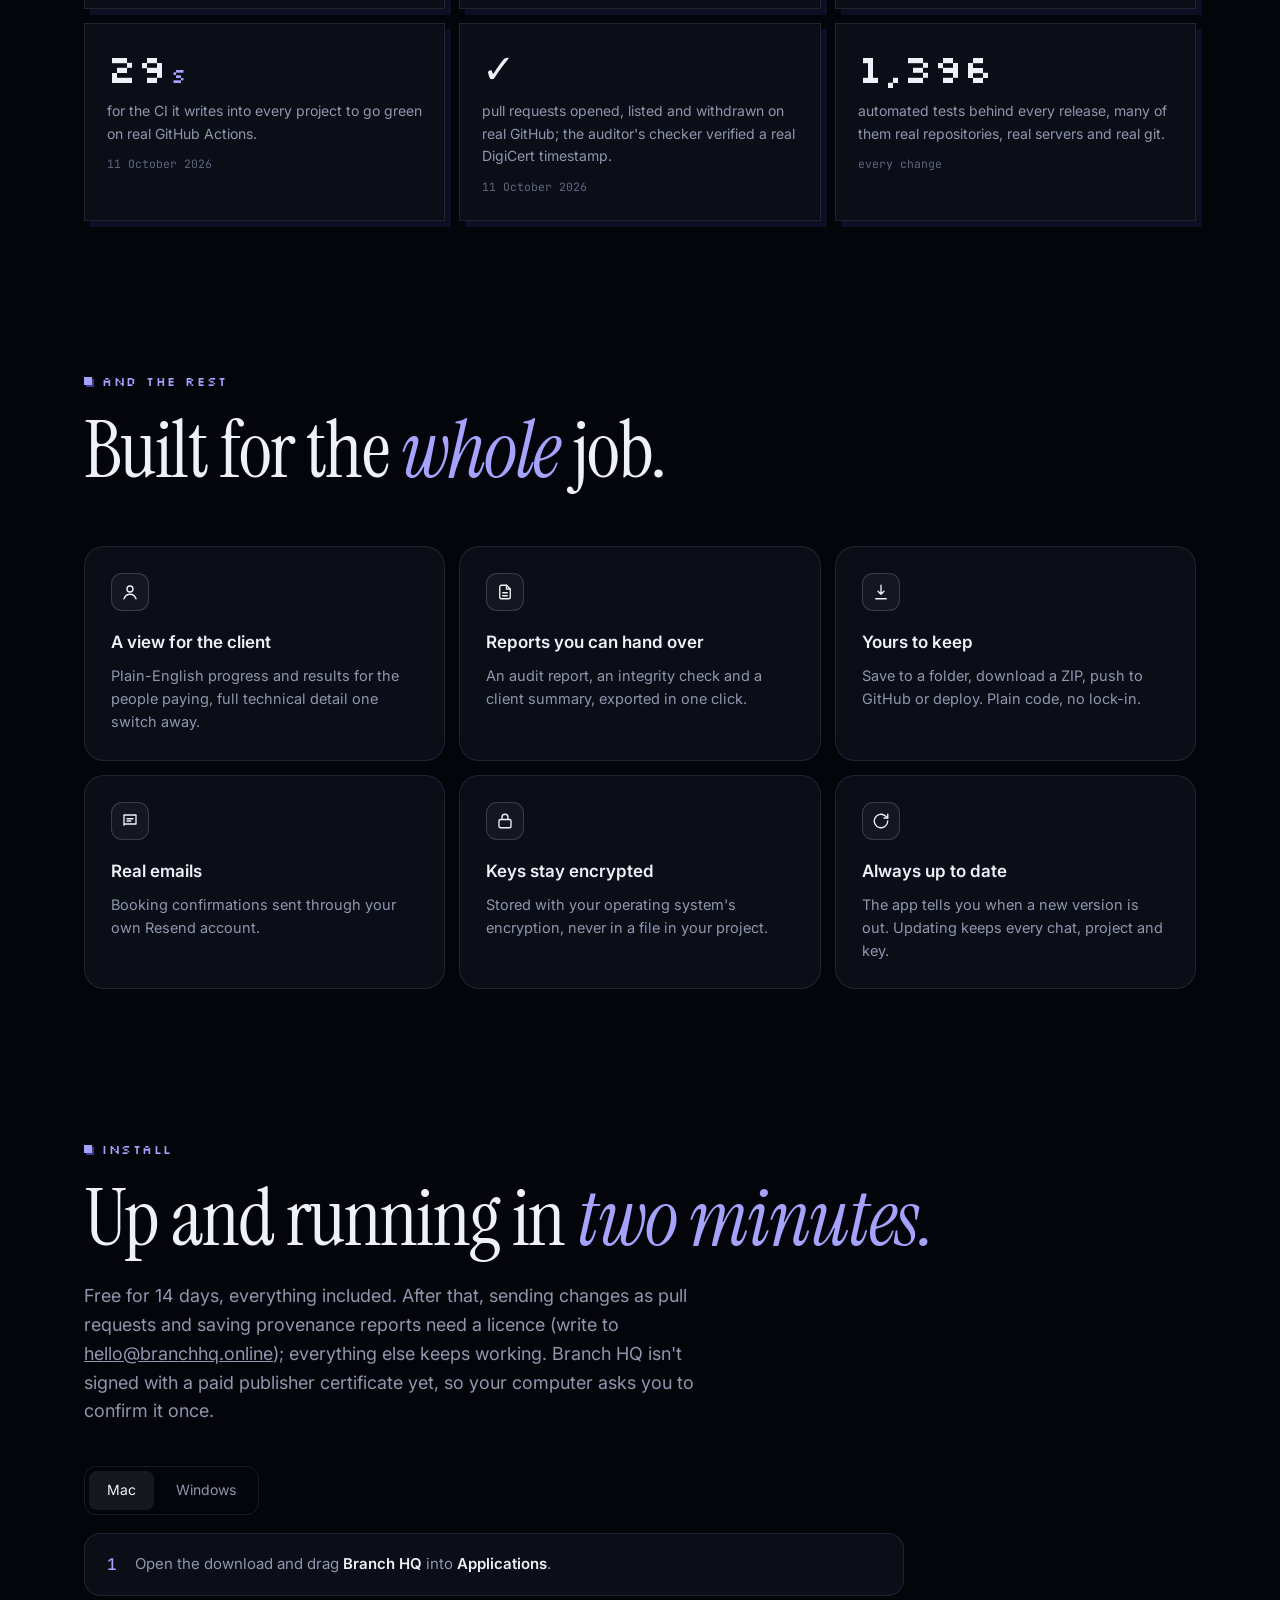
==== commit 2749bf8e: "Download page from 080a35f" ====
--- a/index.html
+++ b/index.html
@@ -499,7 +499,7 @@
       <div class="mock reveal d2">
         <div class="mock-head">
           <h4>Measured on real code</h4>
-          <div class="chips"><span class="chip">35 of 94 Lovable apps we checked: at least one serious problem</span><span class="chip n">0 false alarms on 15 well-made codebases, scanned in full</span></div>
+          <div class="chips"><span class="chip n">137 public codebases checked: over 110,000 files, 16 million lines of code</span><span class="chip">35 of 94 Lovable apps we checked: at least one serious problem</span><span class="chip n">0 false alarms on 15 well-made codebases, scanned in full</span></div>
         </div>
         <div class="trailer"><b>Serious · Database tables anyone can read</b>
 supabase/migrations/…_init.sql:1
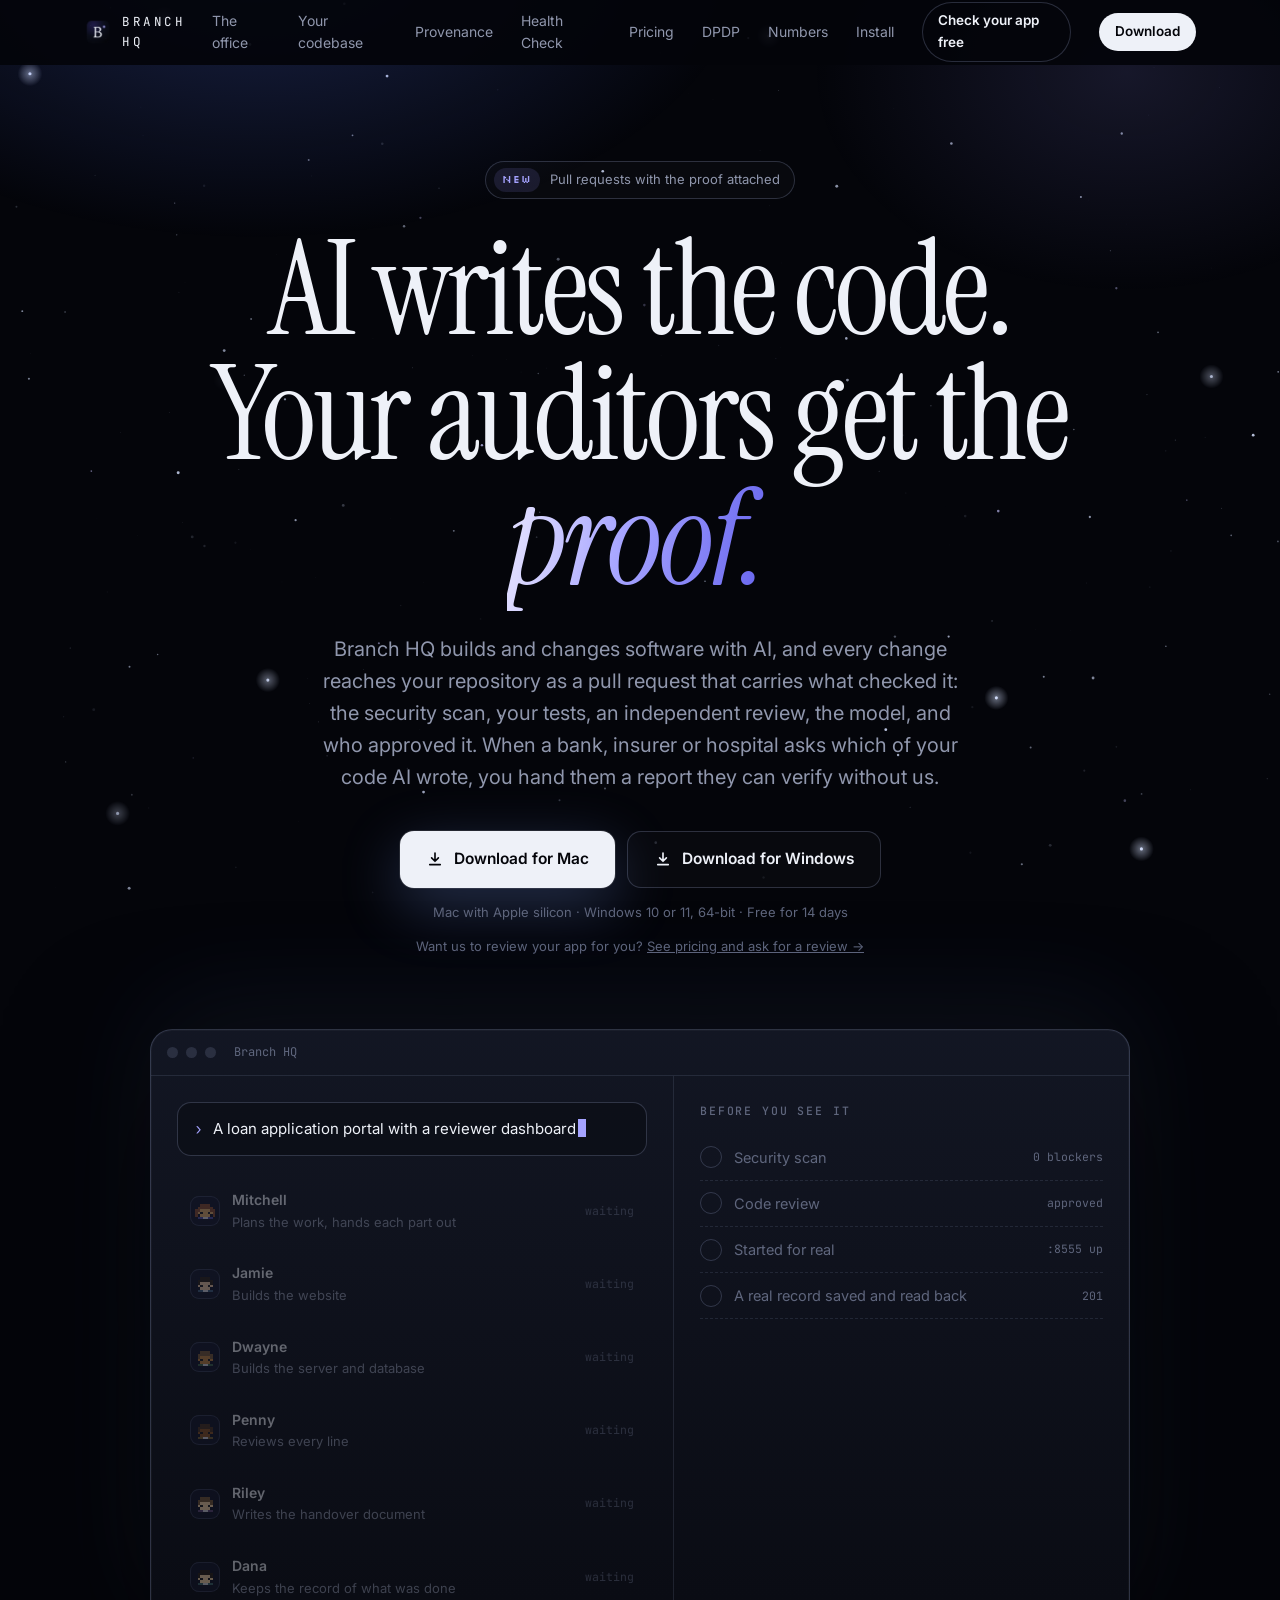
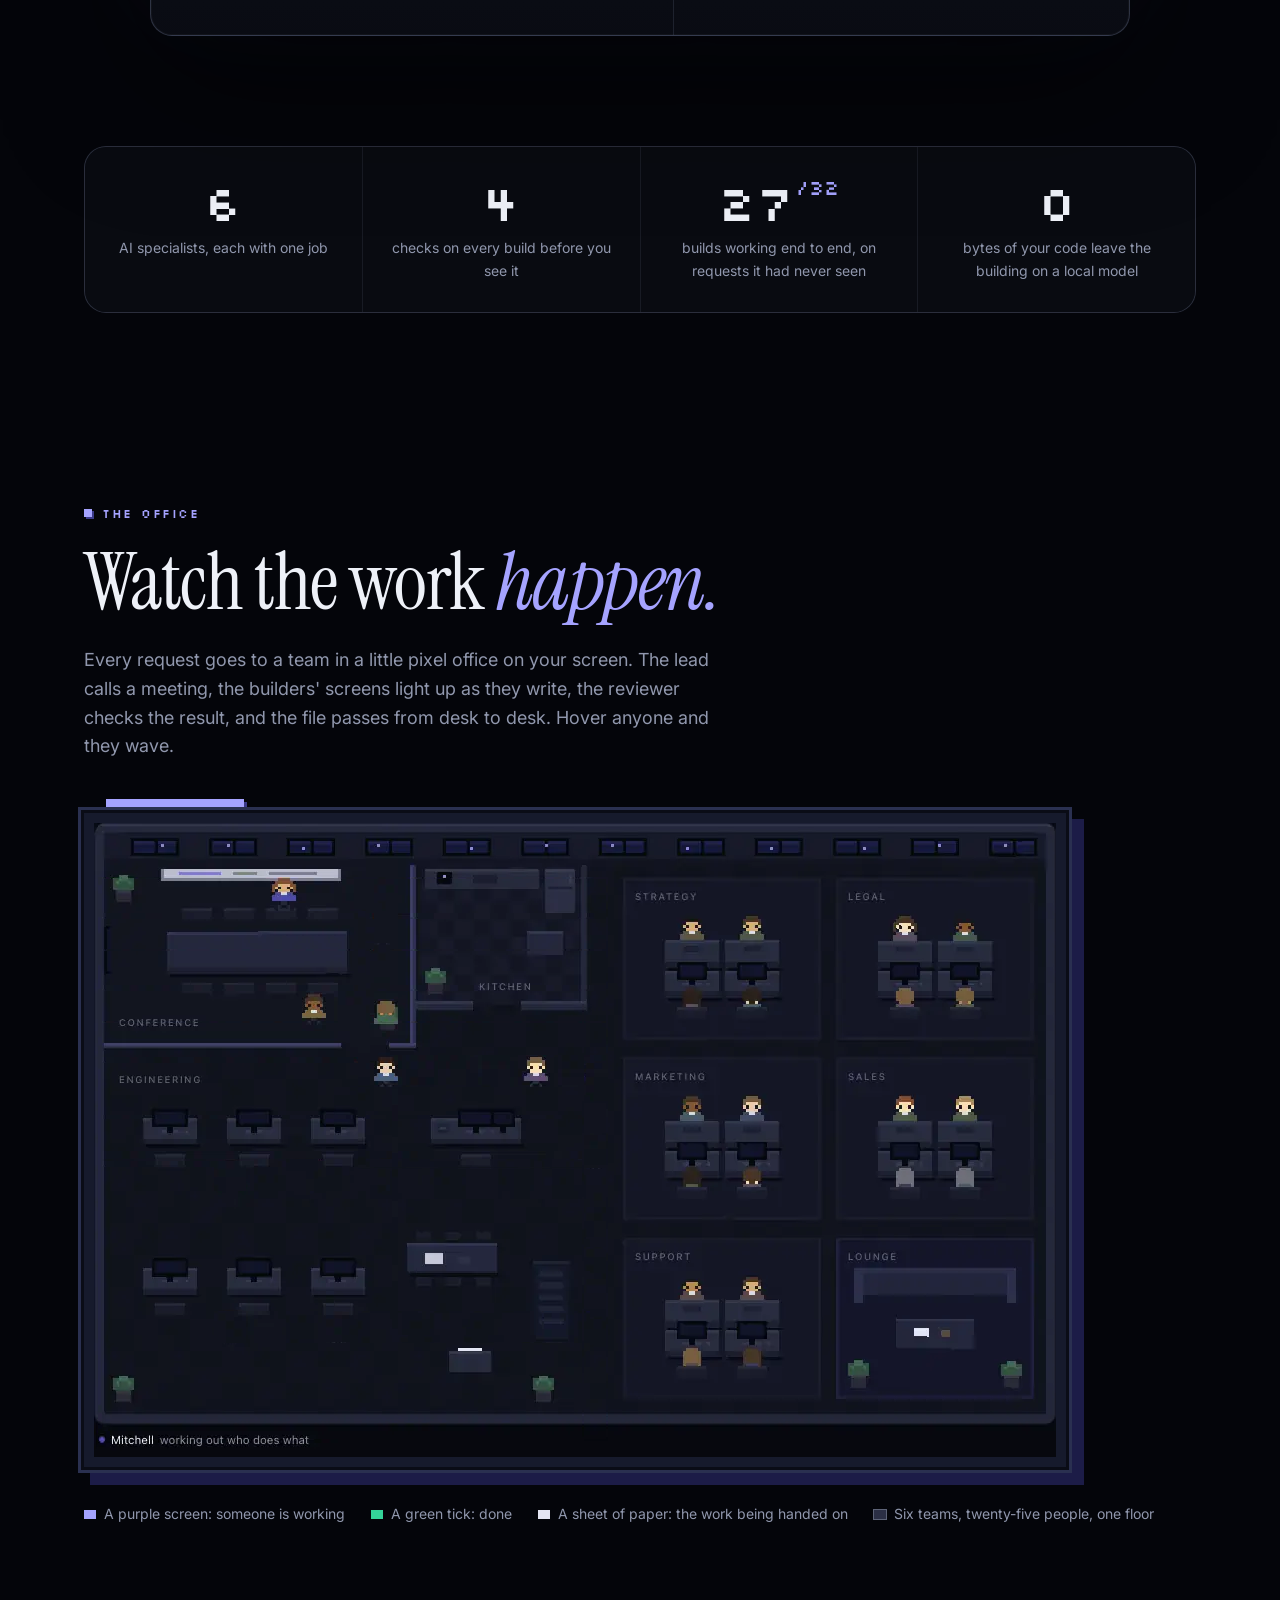
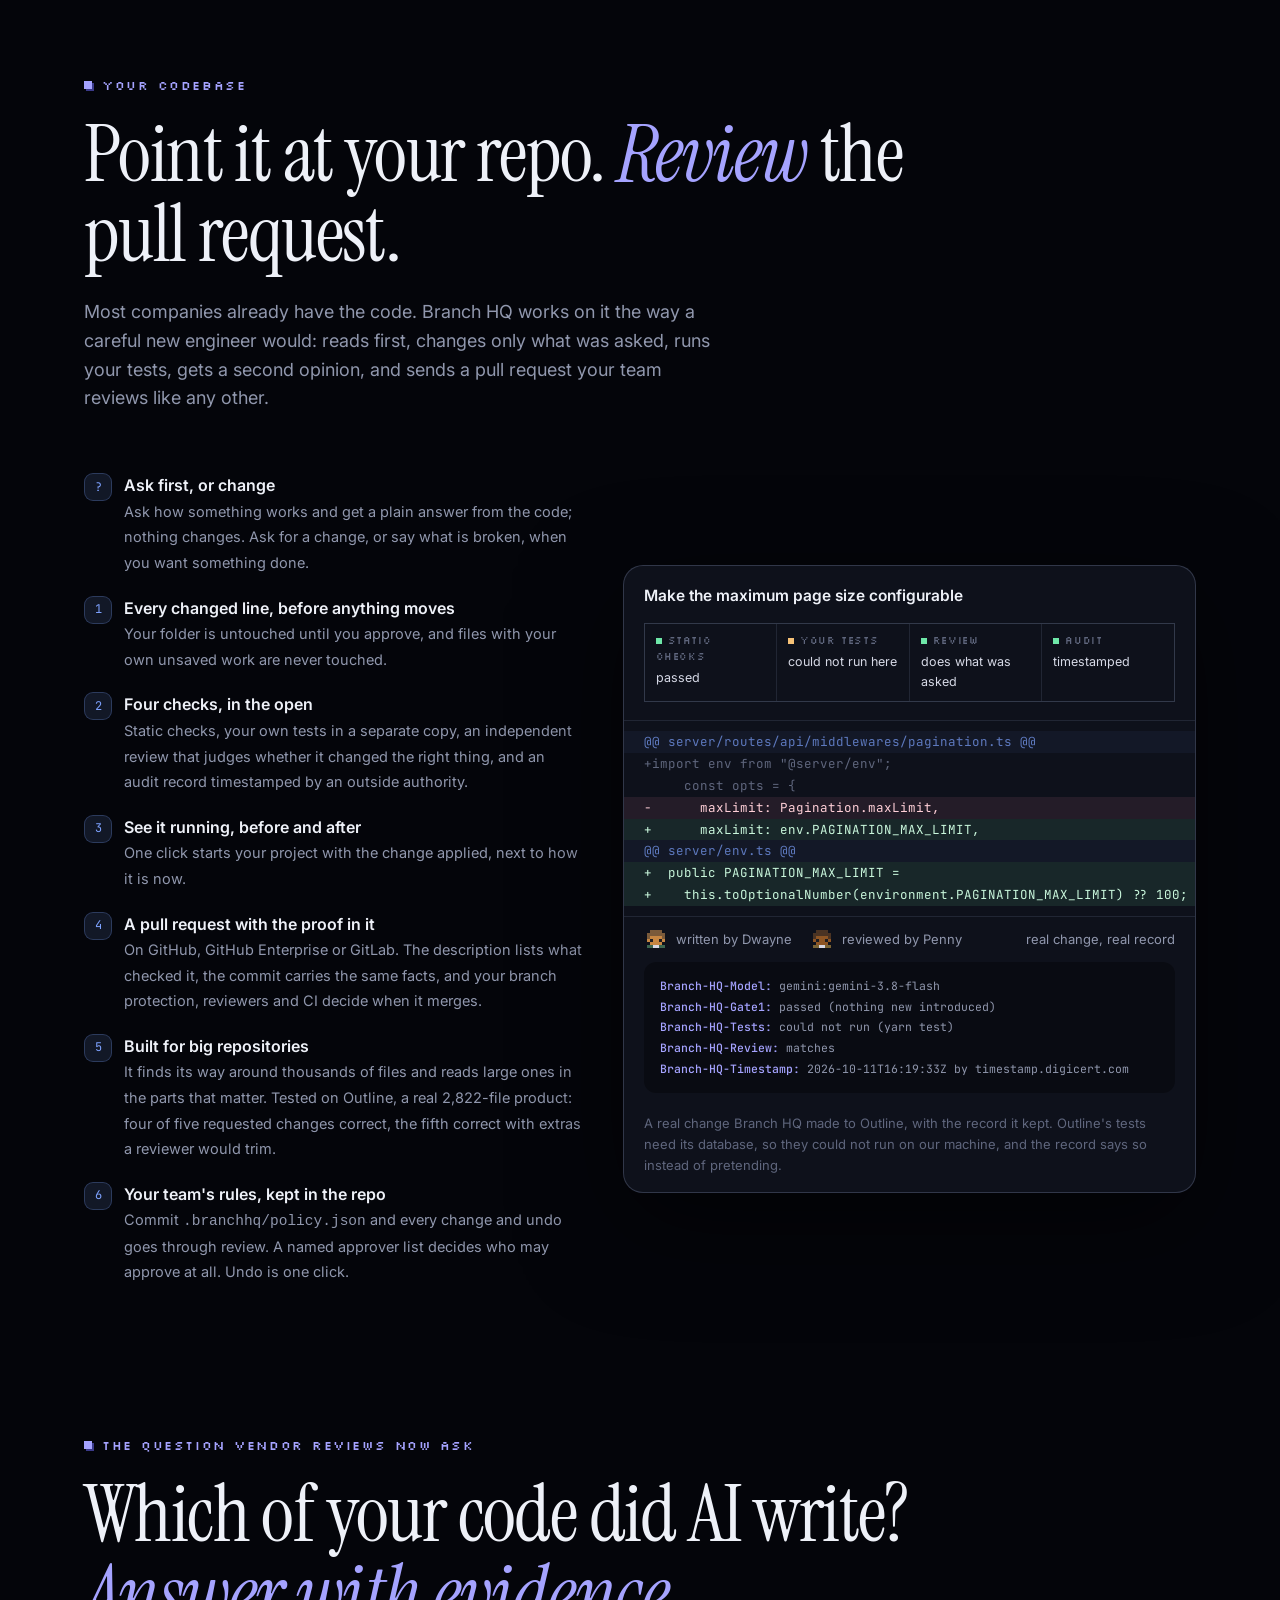
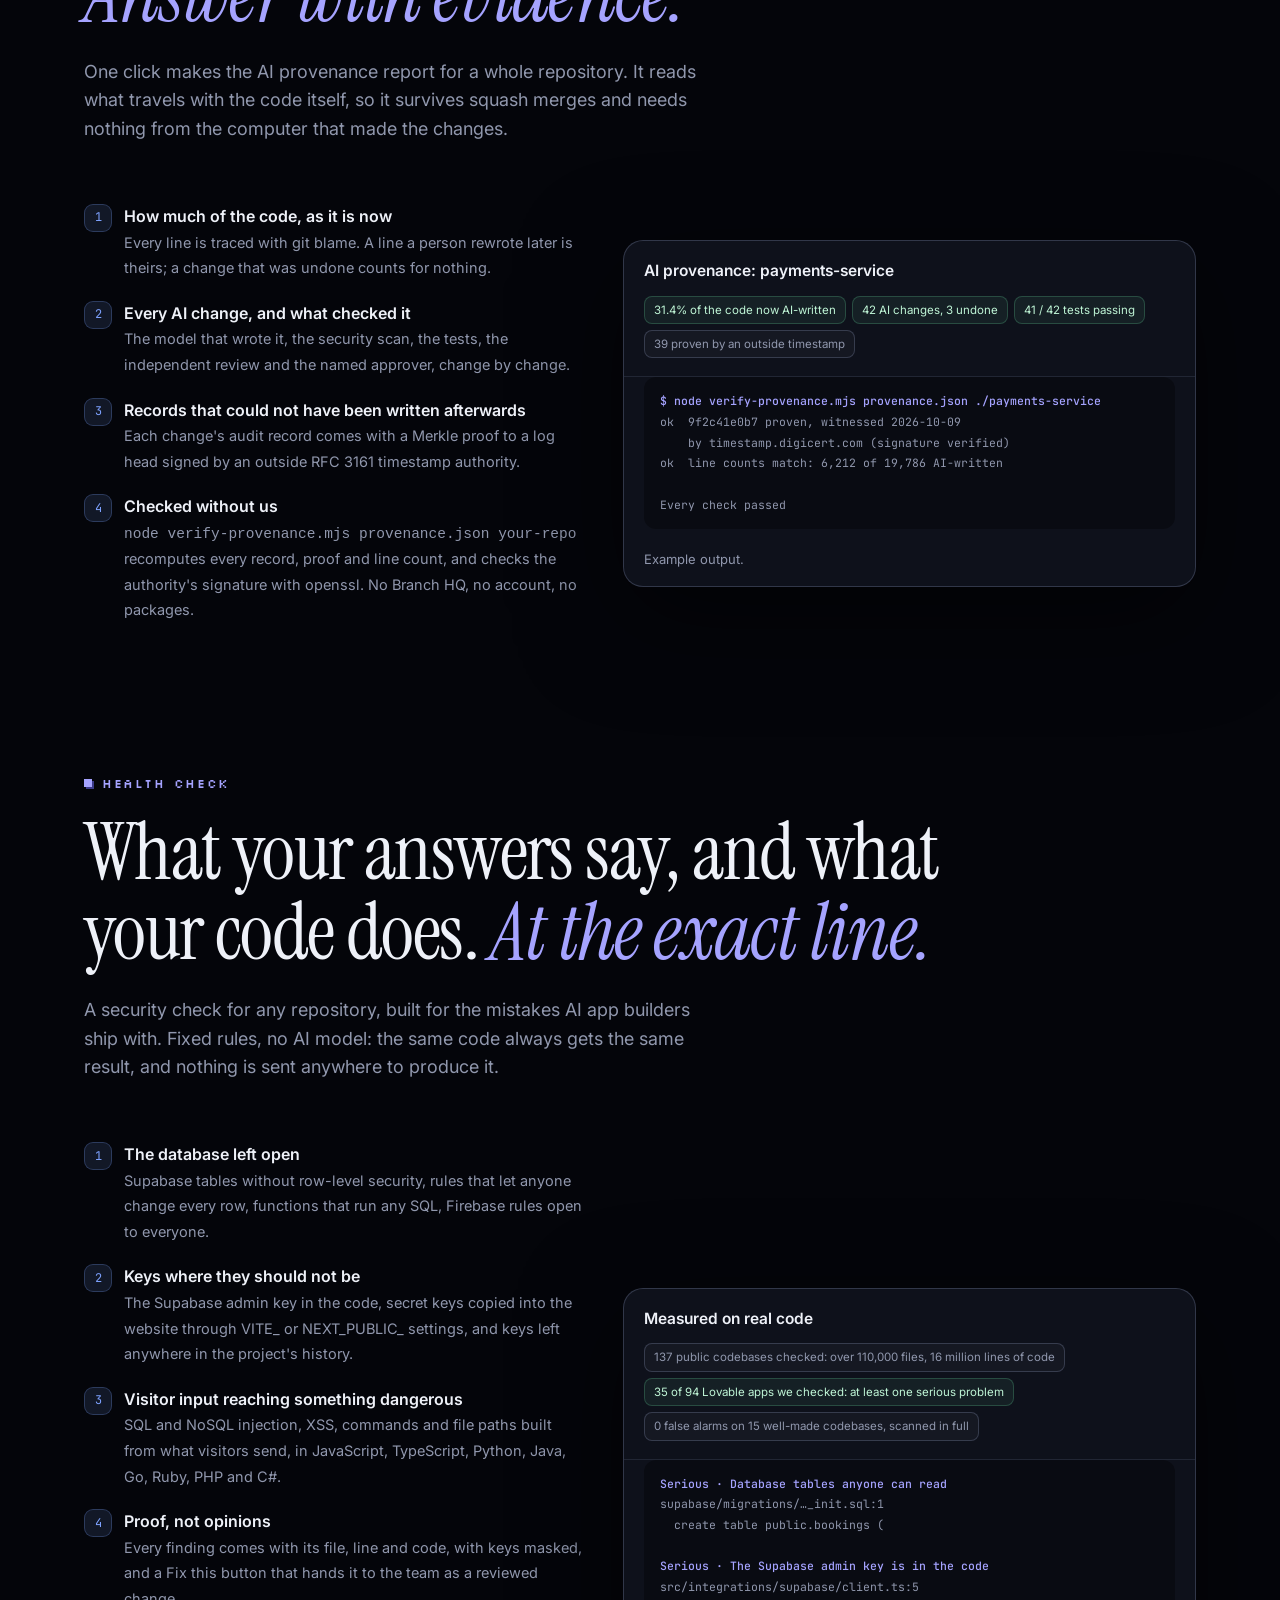
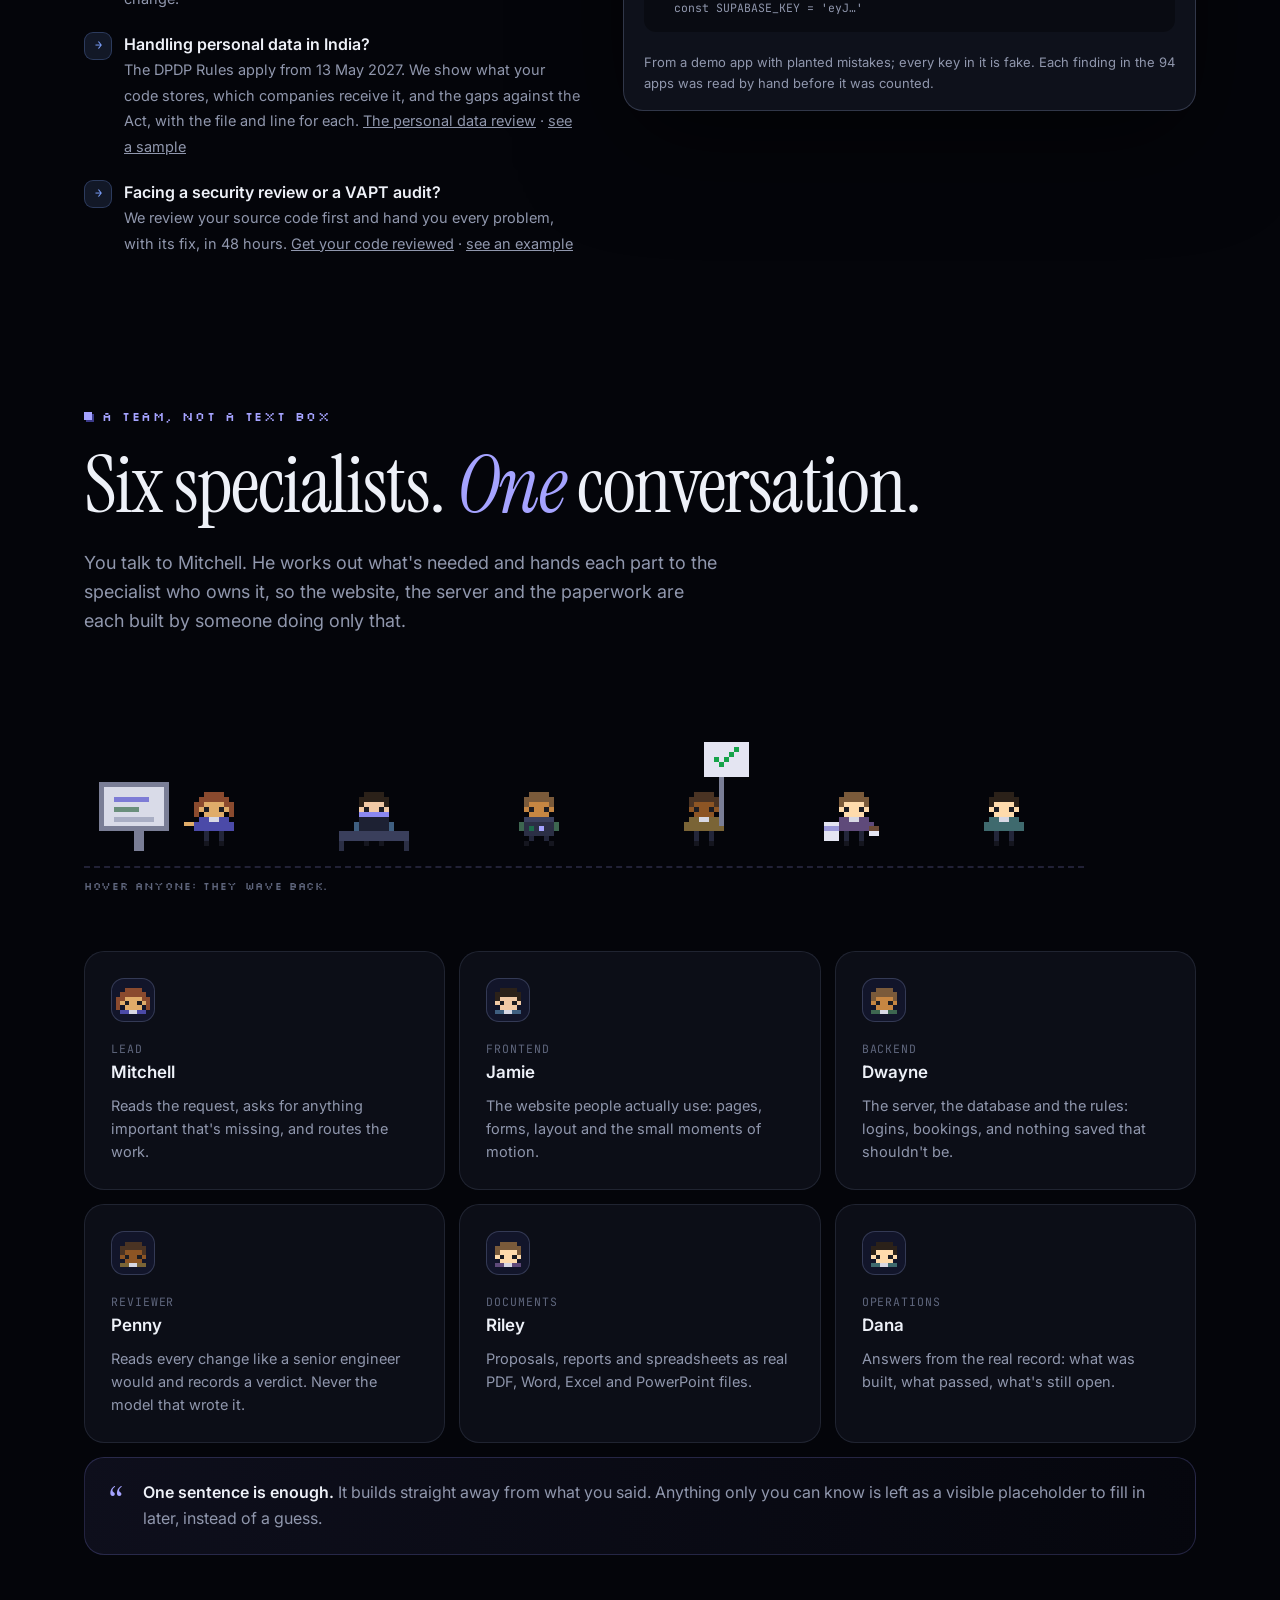
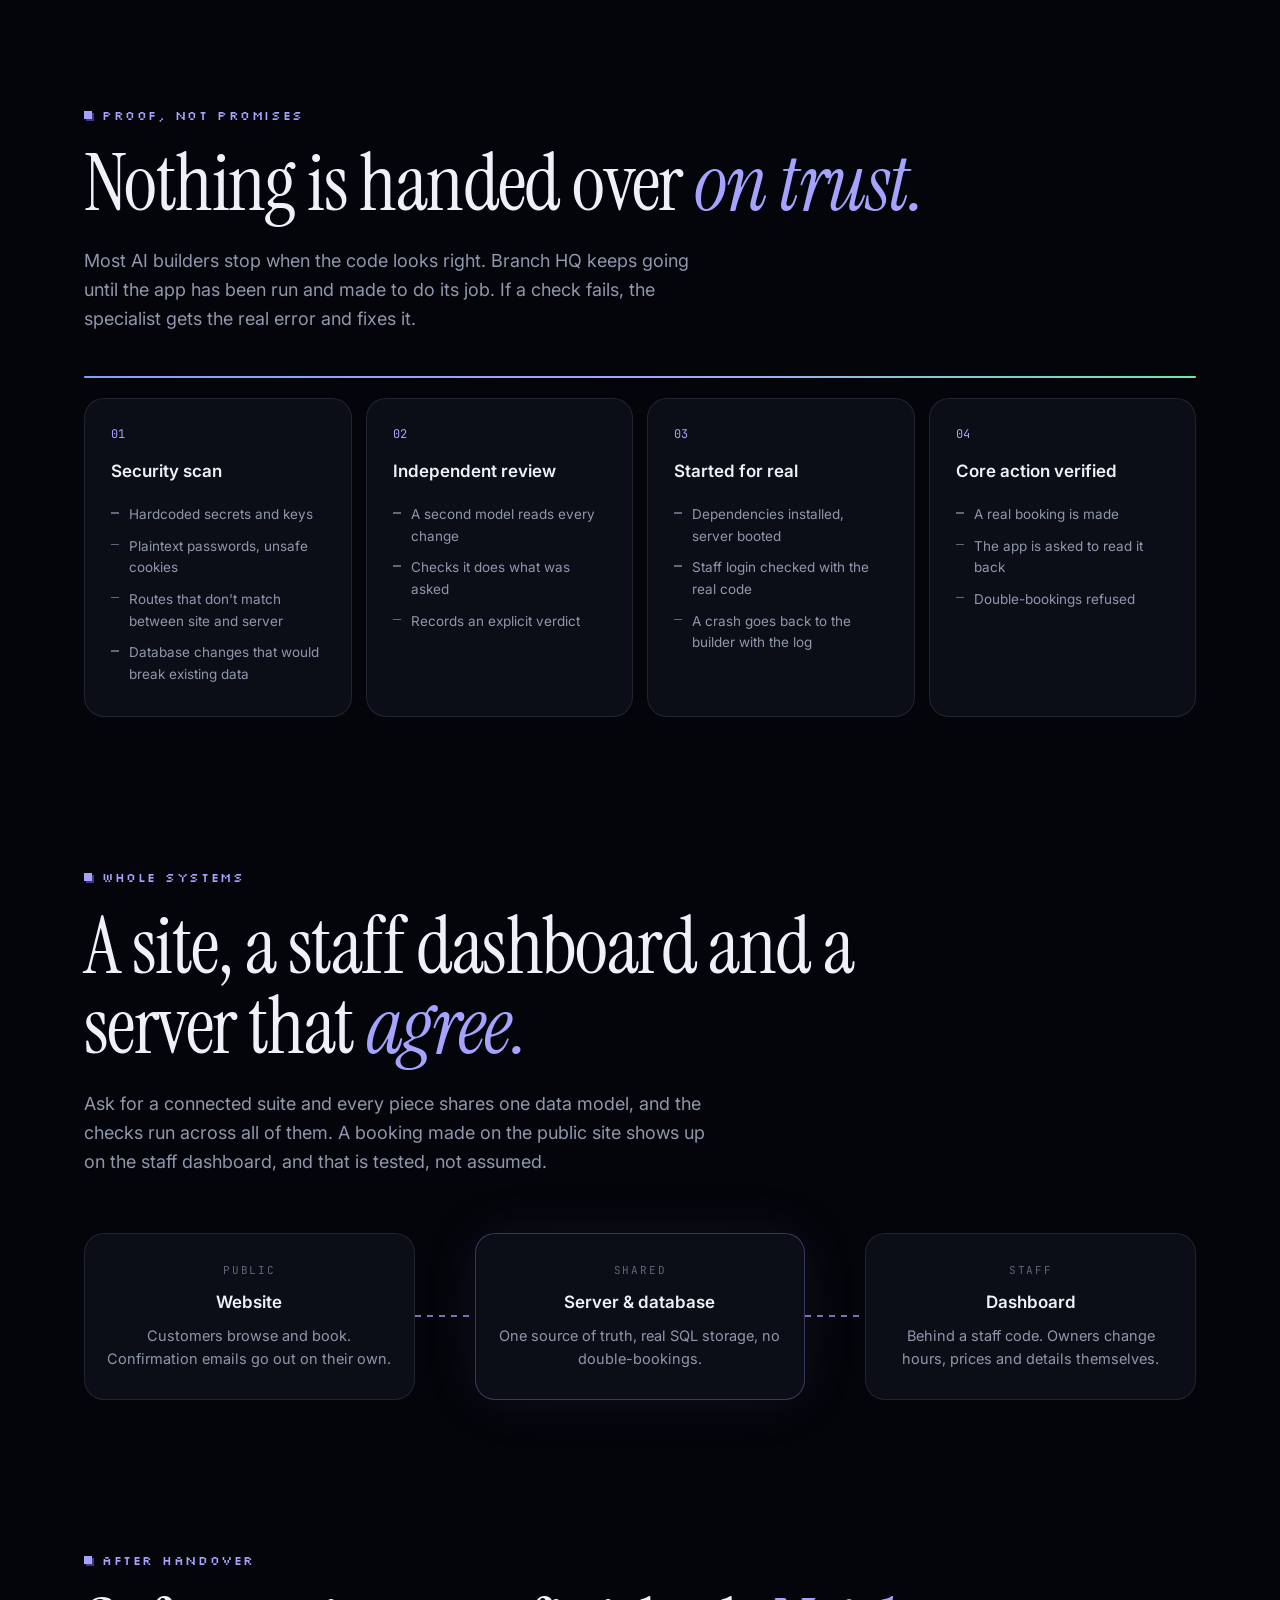
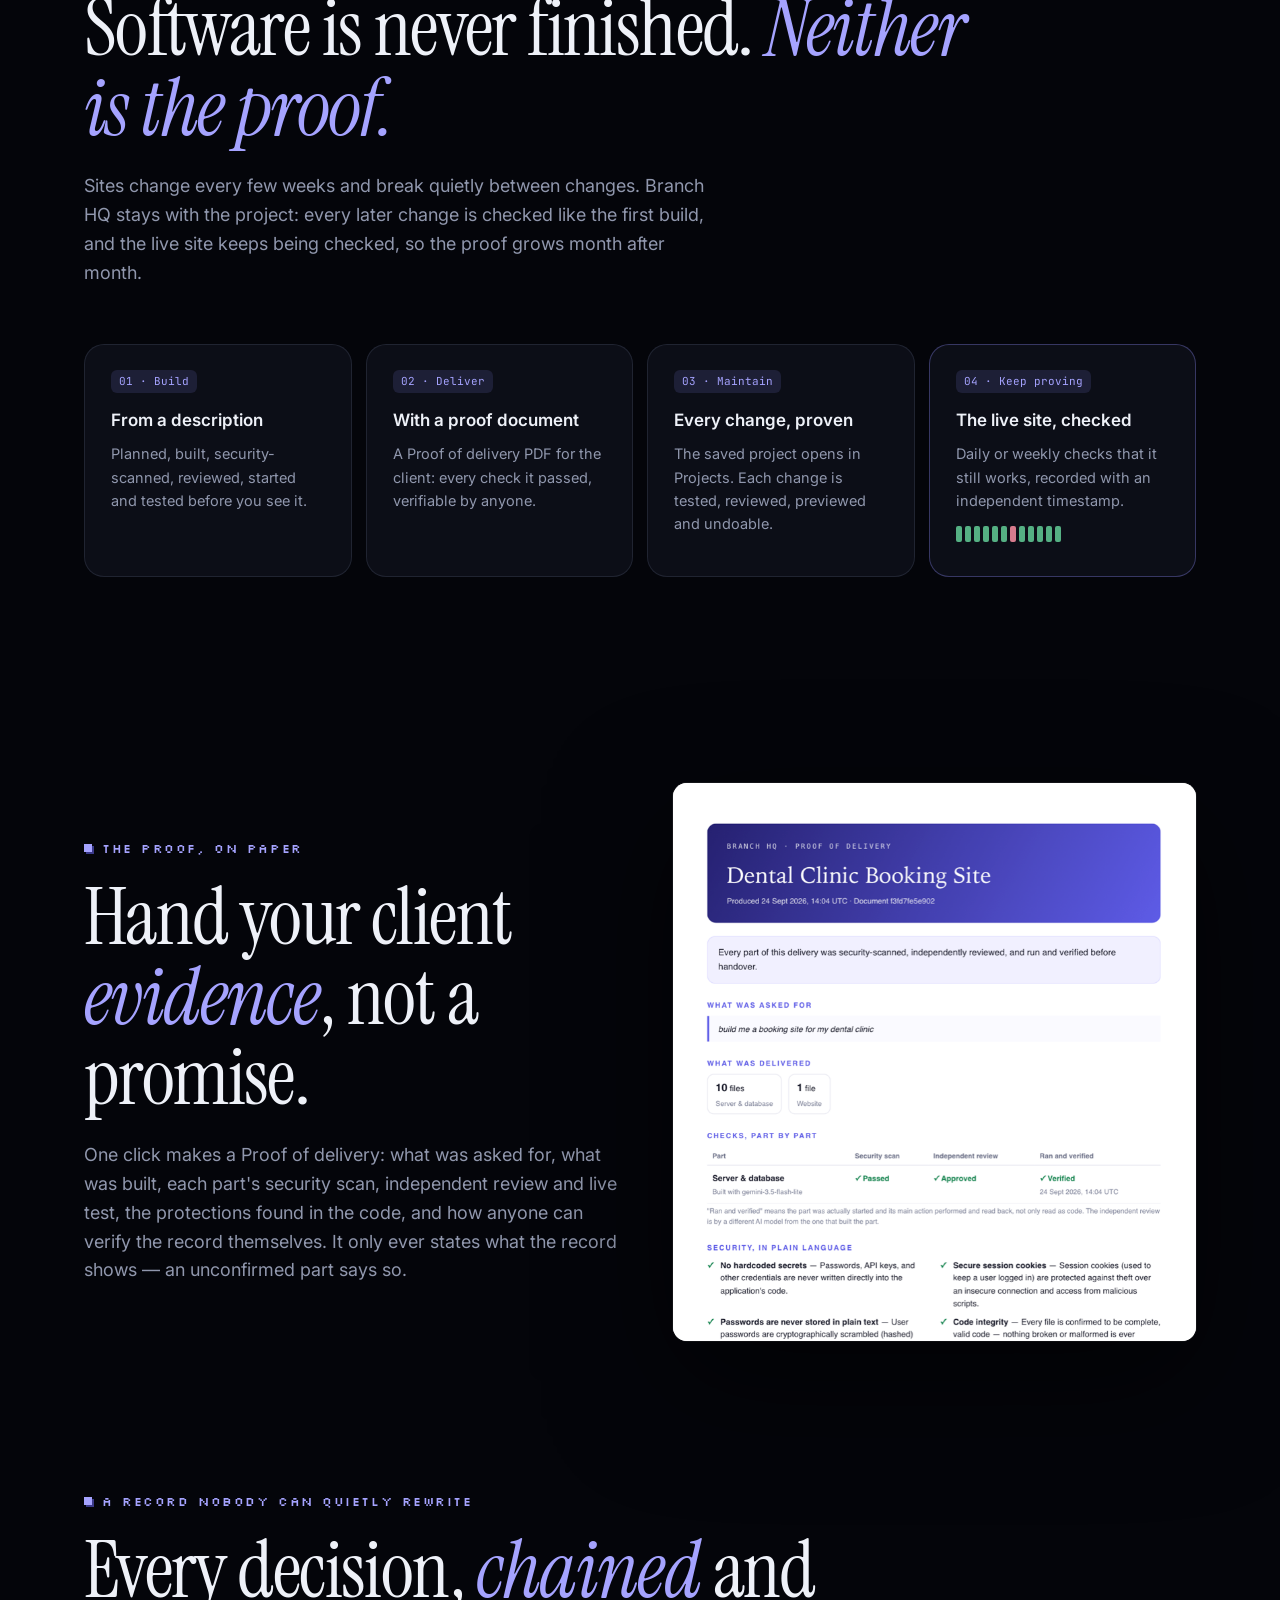
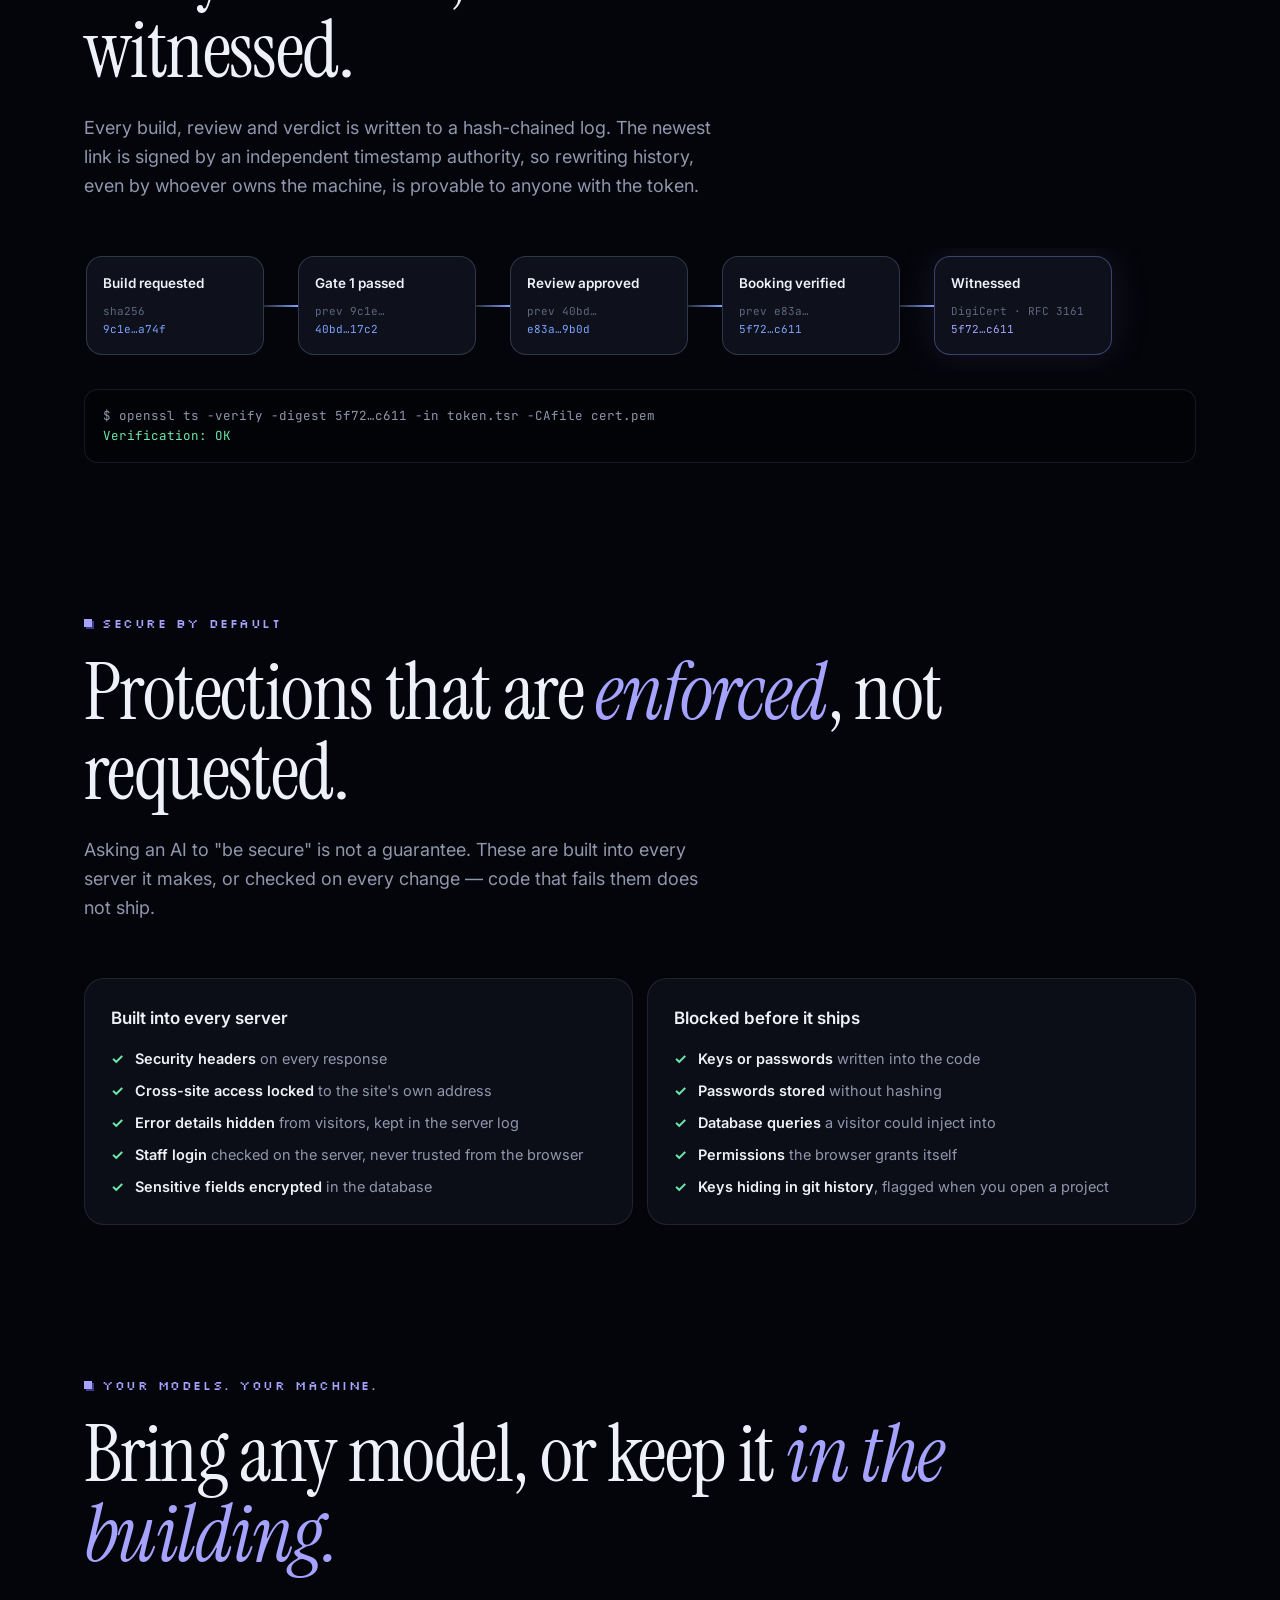
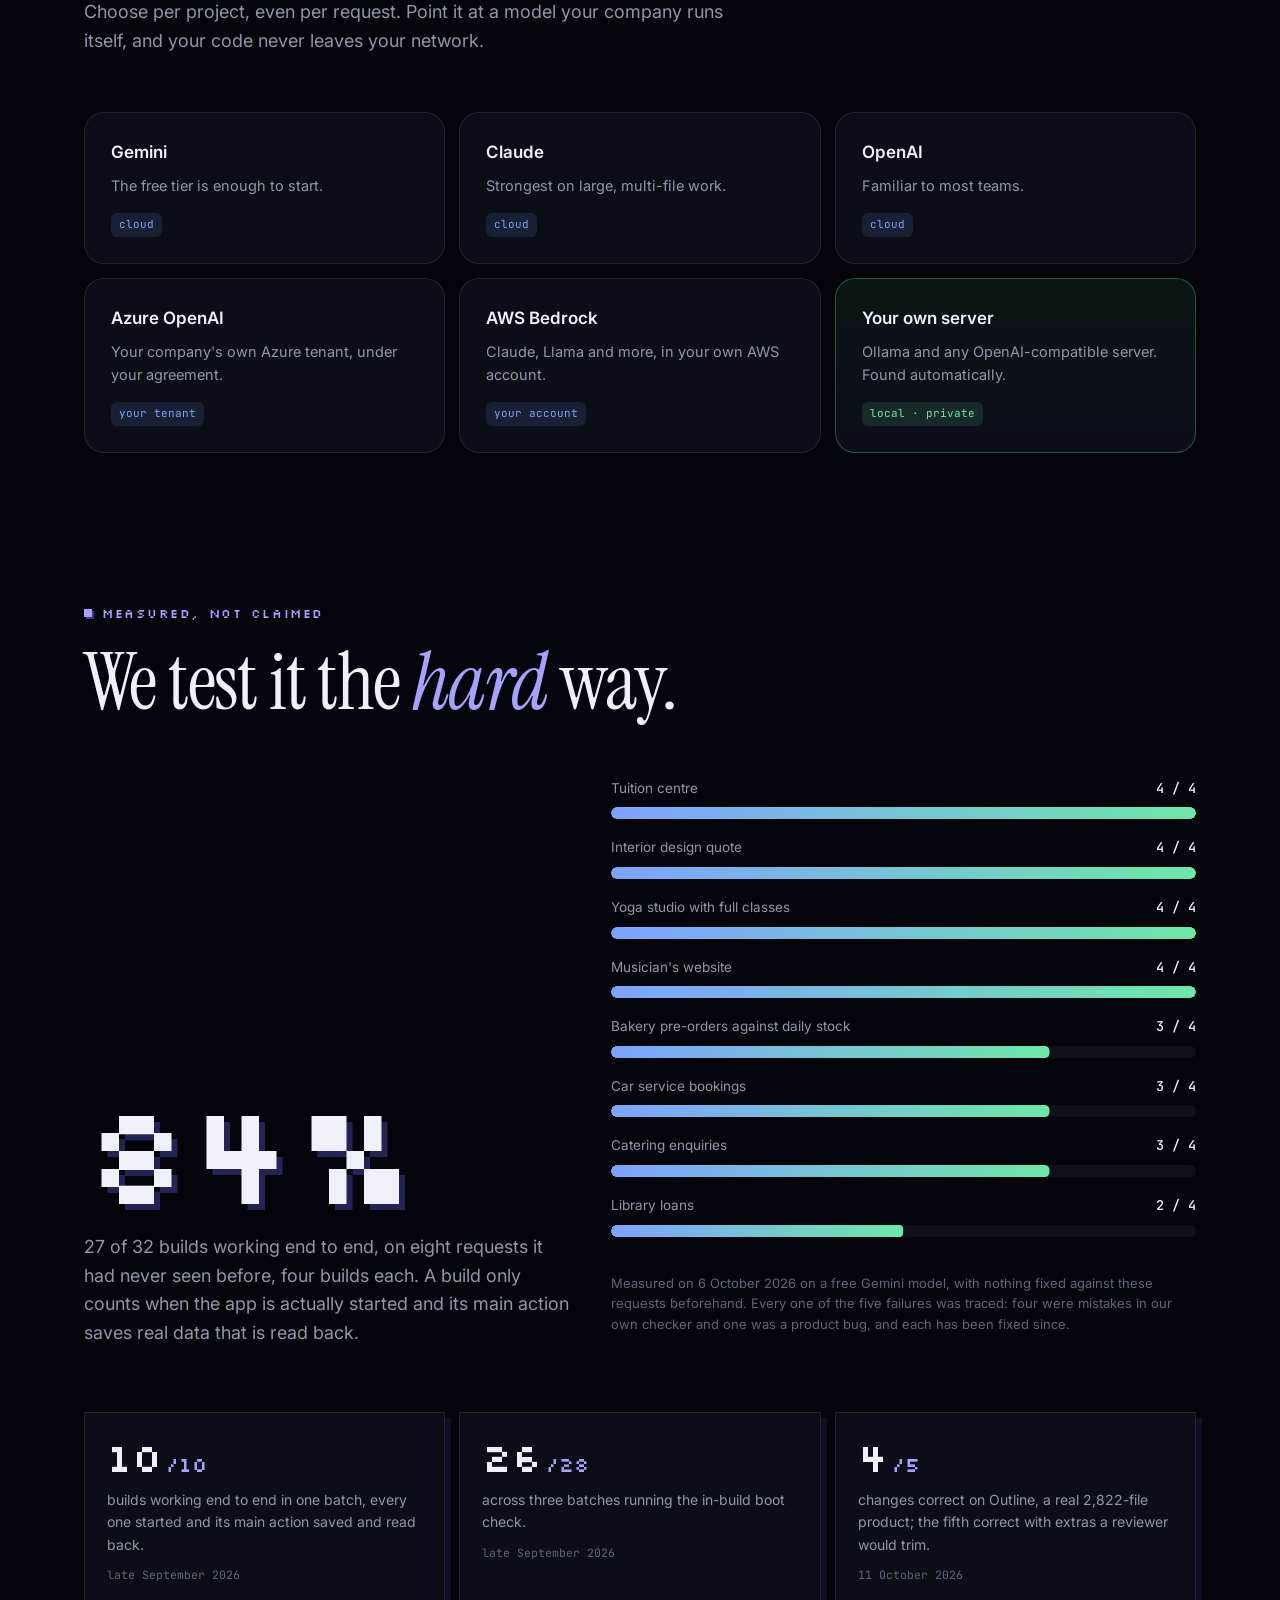
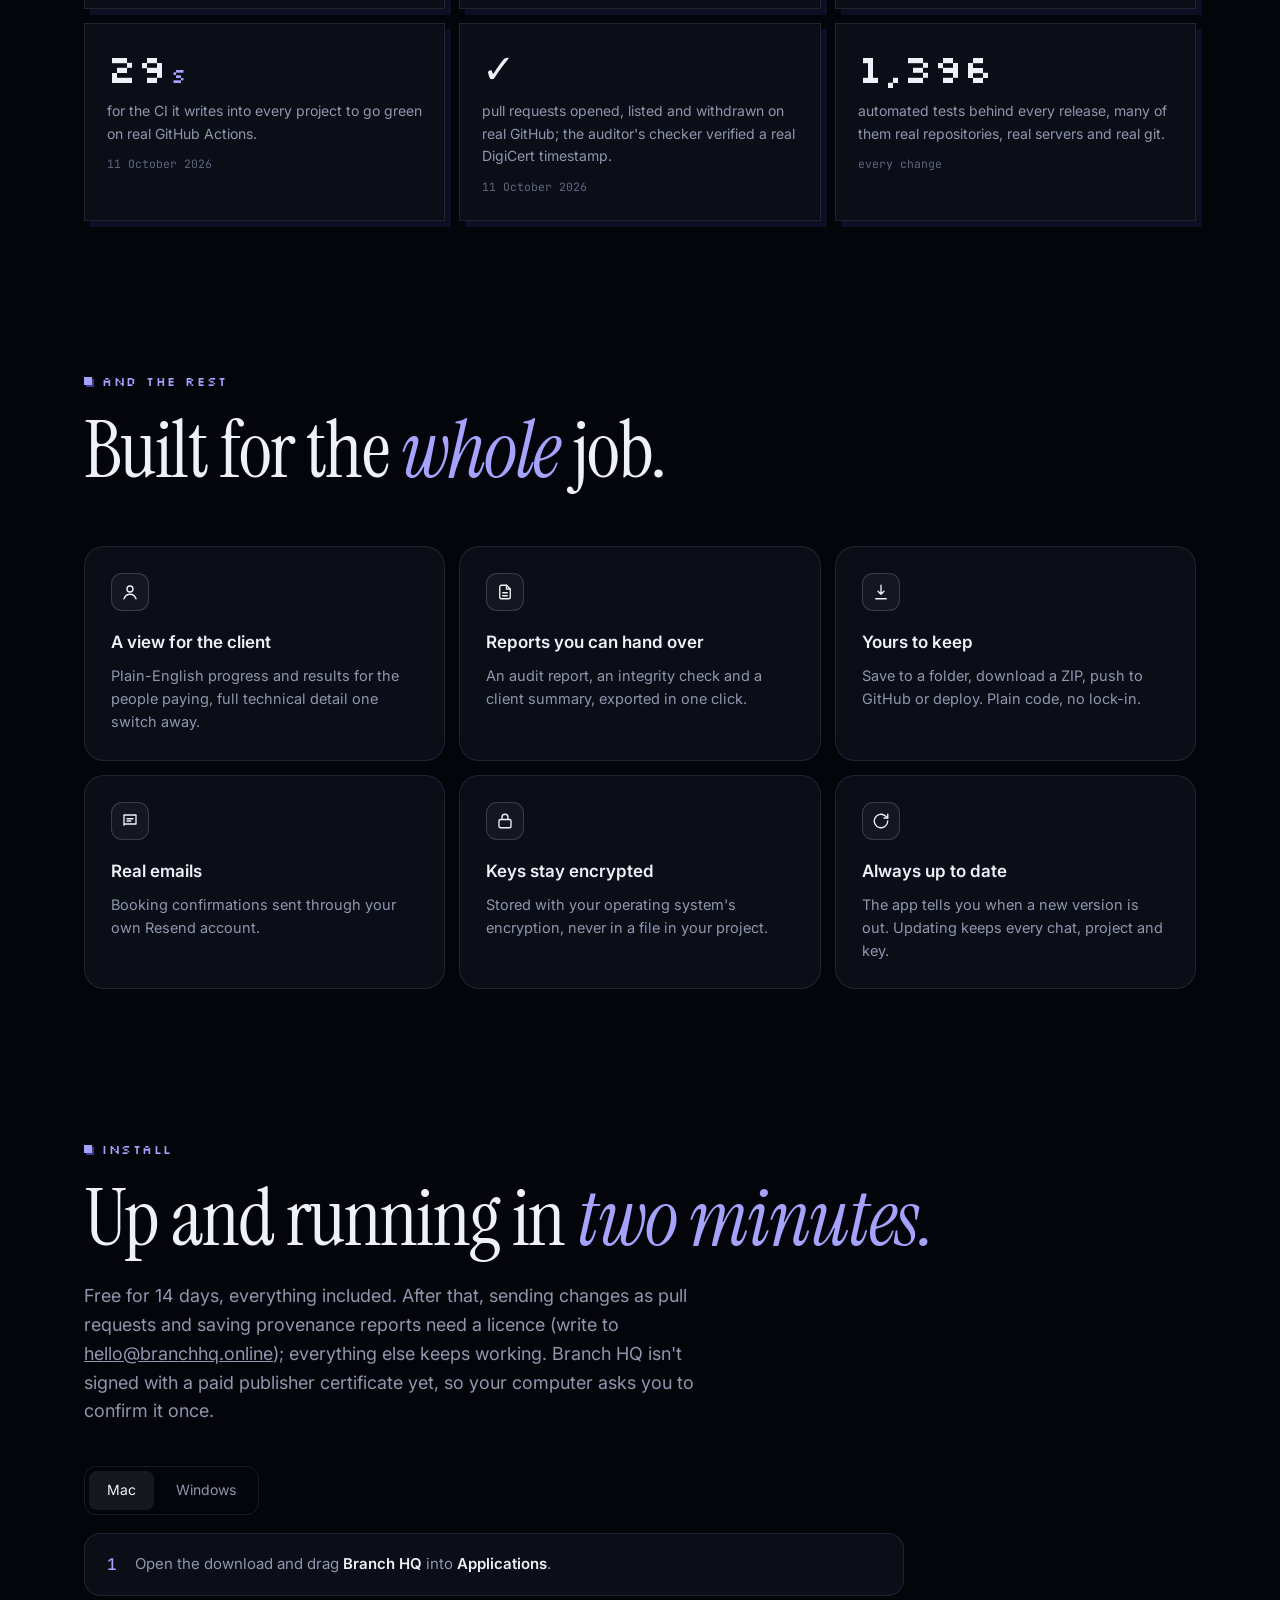
==== commit e14181be: "Download page from b8816ef" ====
--- a/index.html
+++ b/index.html
@@ -334,6 +334,7 @@
       <a href="dpdp.html">DPDP</a>
       <a href="#measured">Numbers</a>
       <a href="#install">Install</a>
+      <a class="pill" href="launch-check.html" style="background:transparent;color:var(--ink)!important;box-shadow:inset 0 0 0 1px var(--line-strong)">Check your app free</a>
       <a class="pill dl" href="#install">Download</a>
     </div>
   </div>
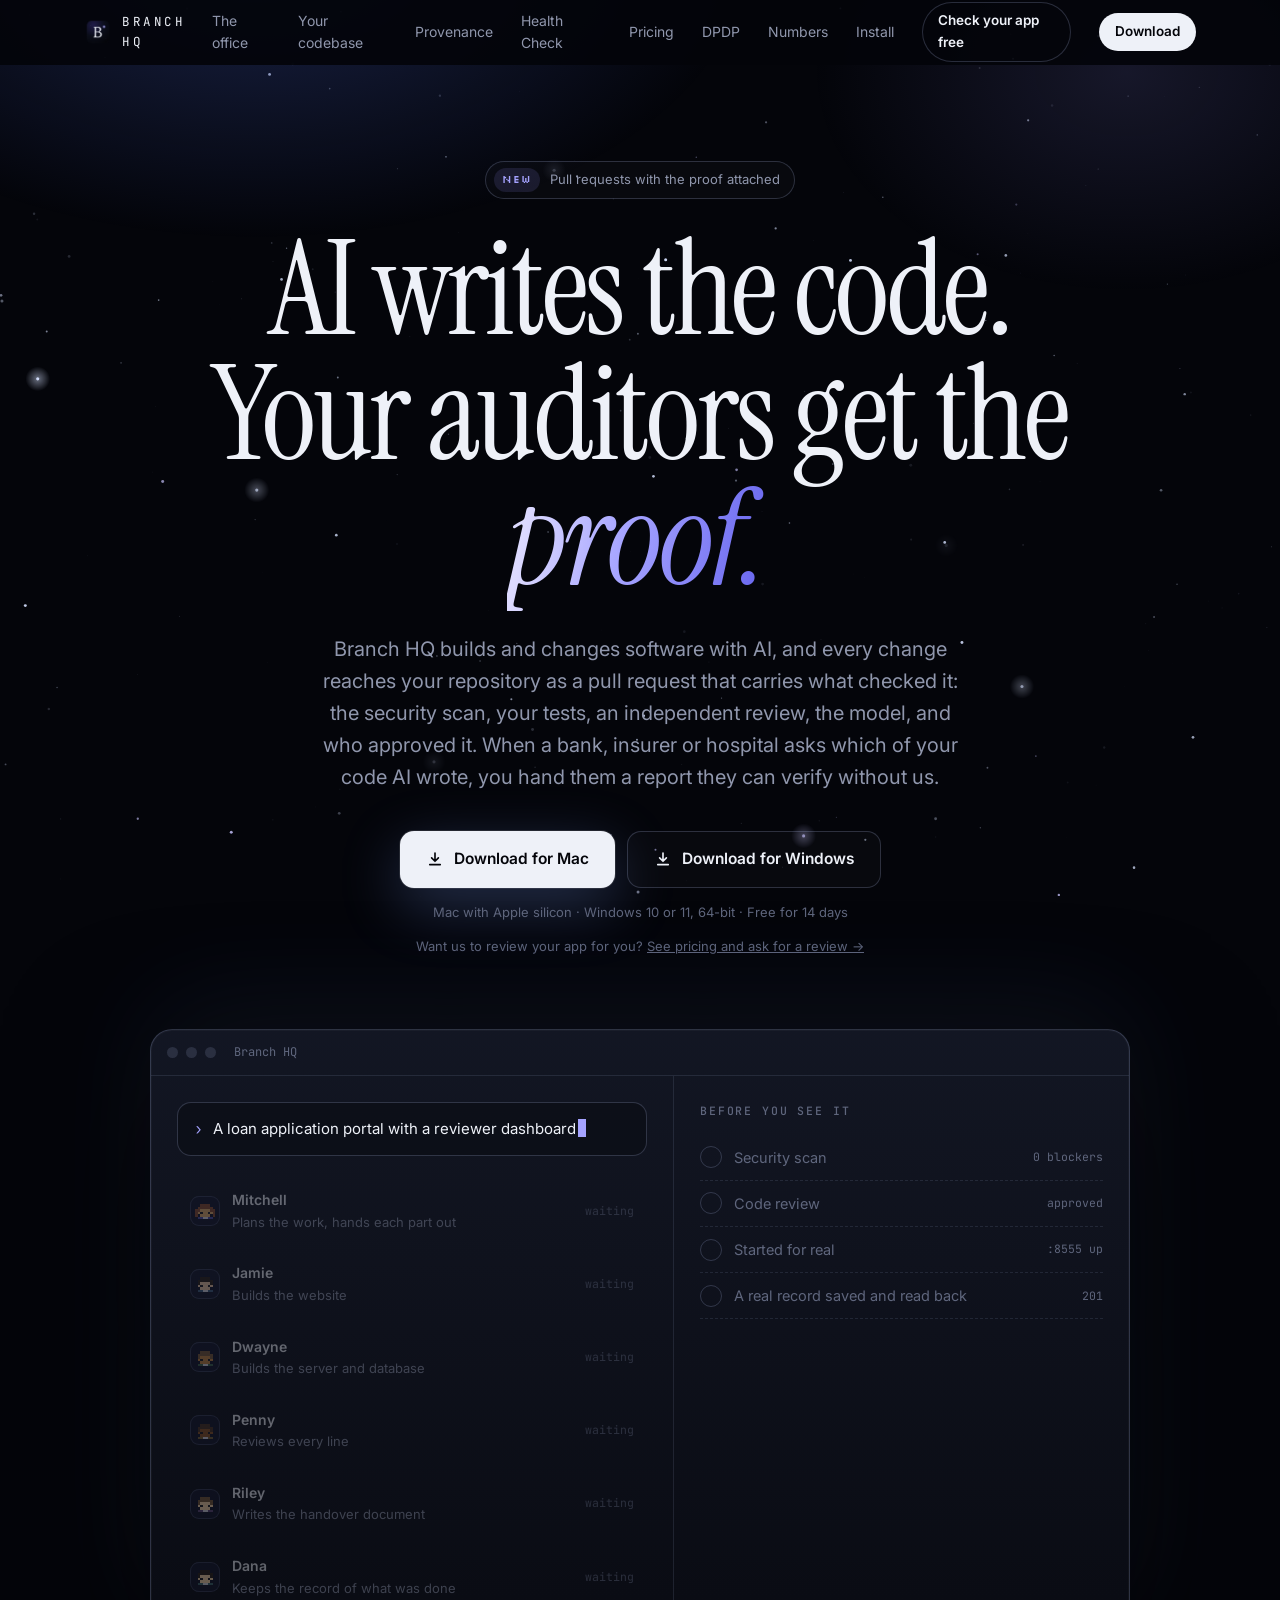
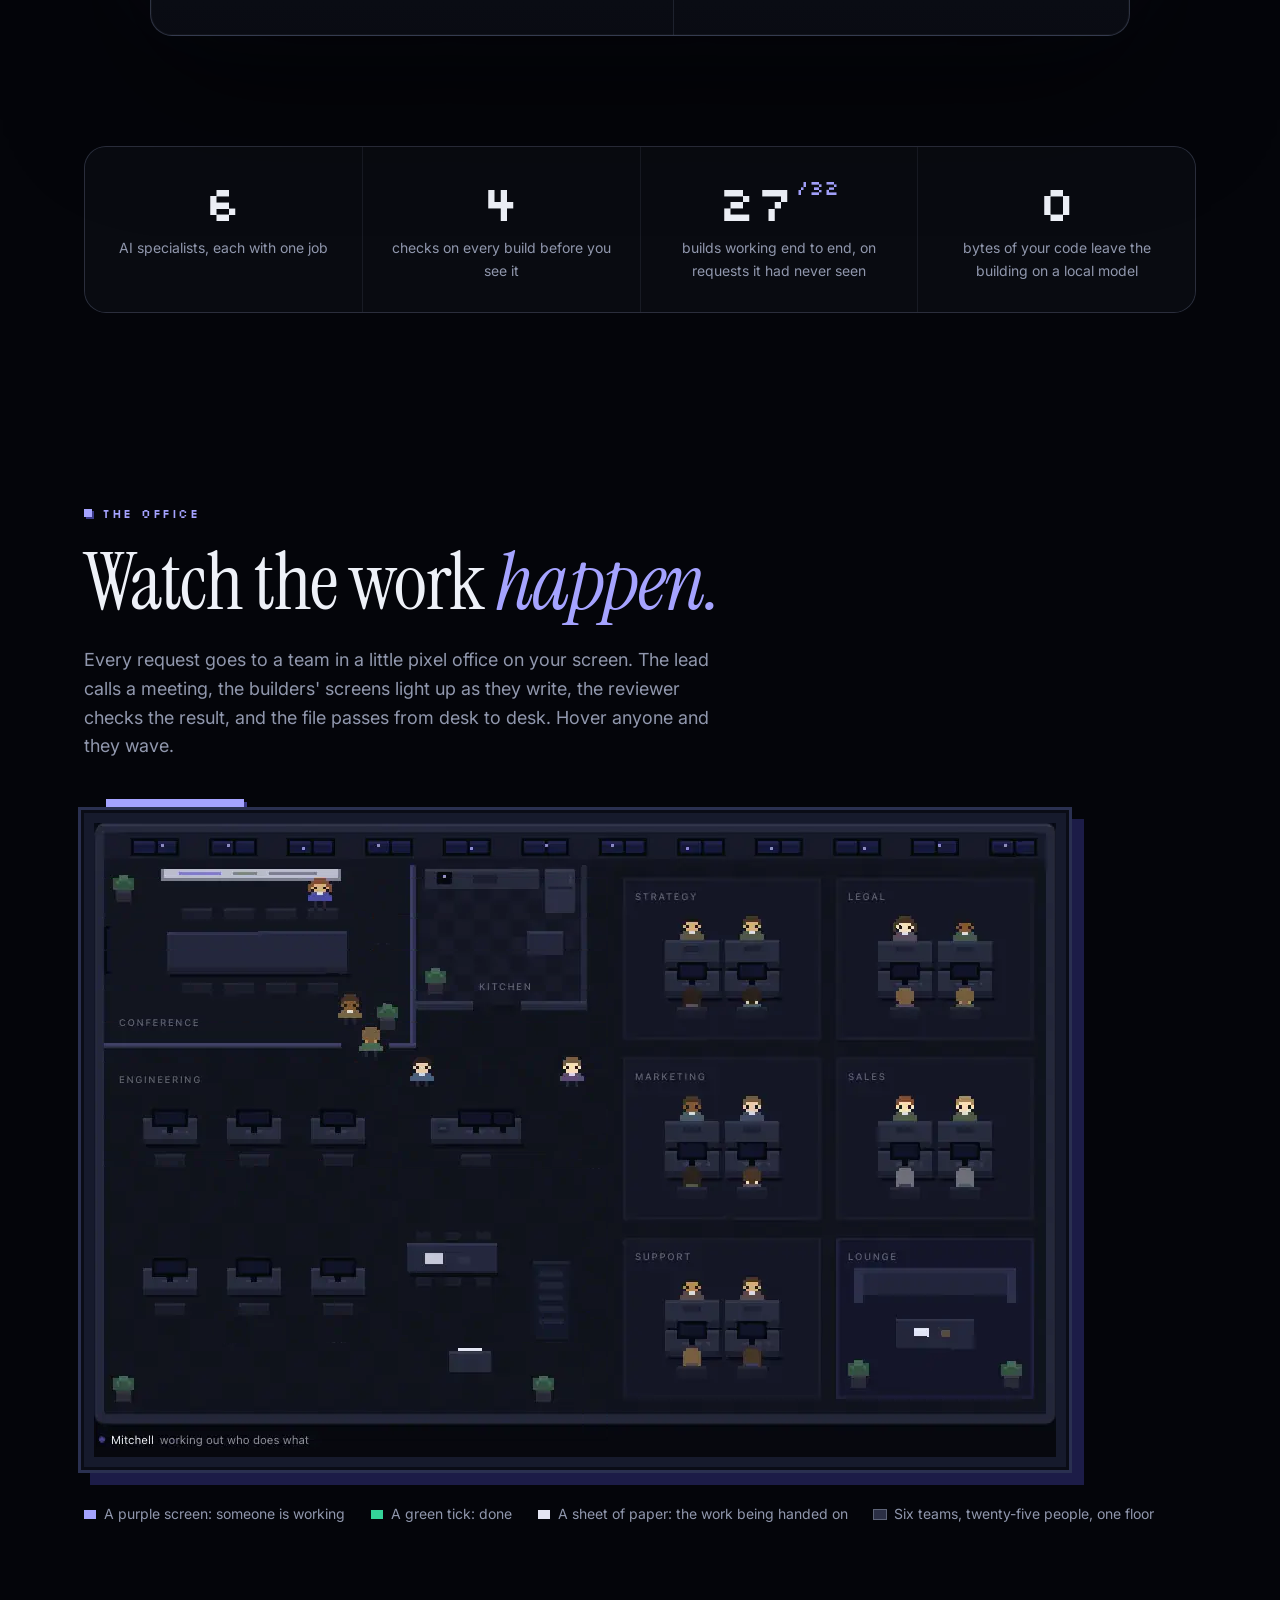
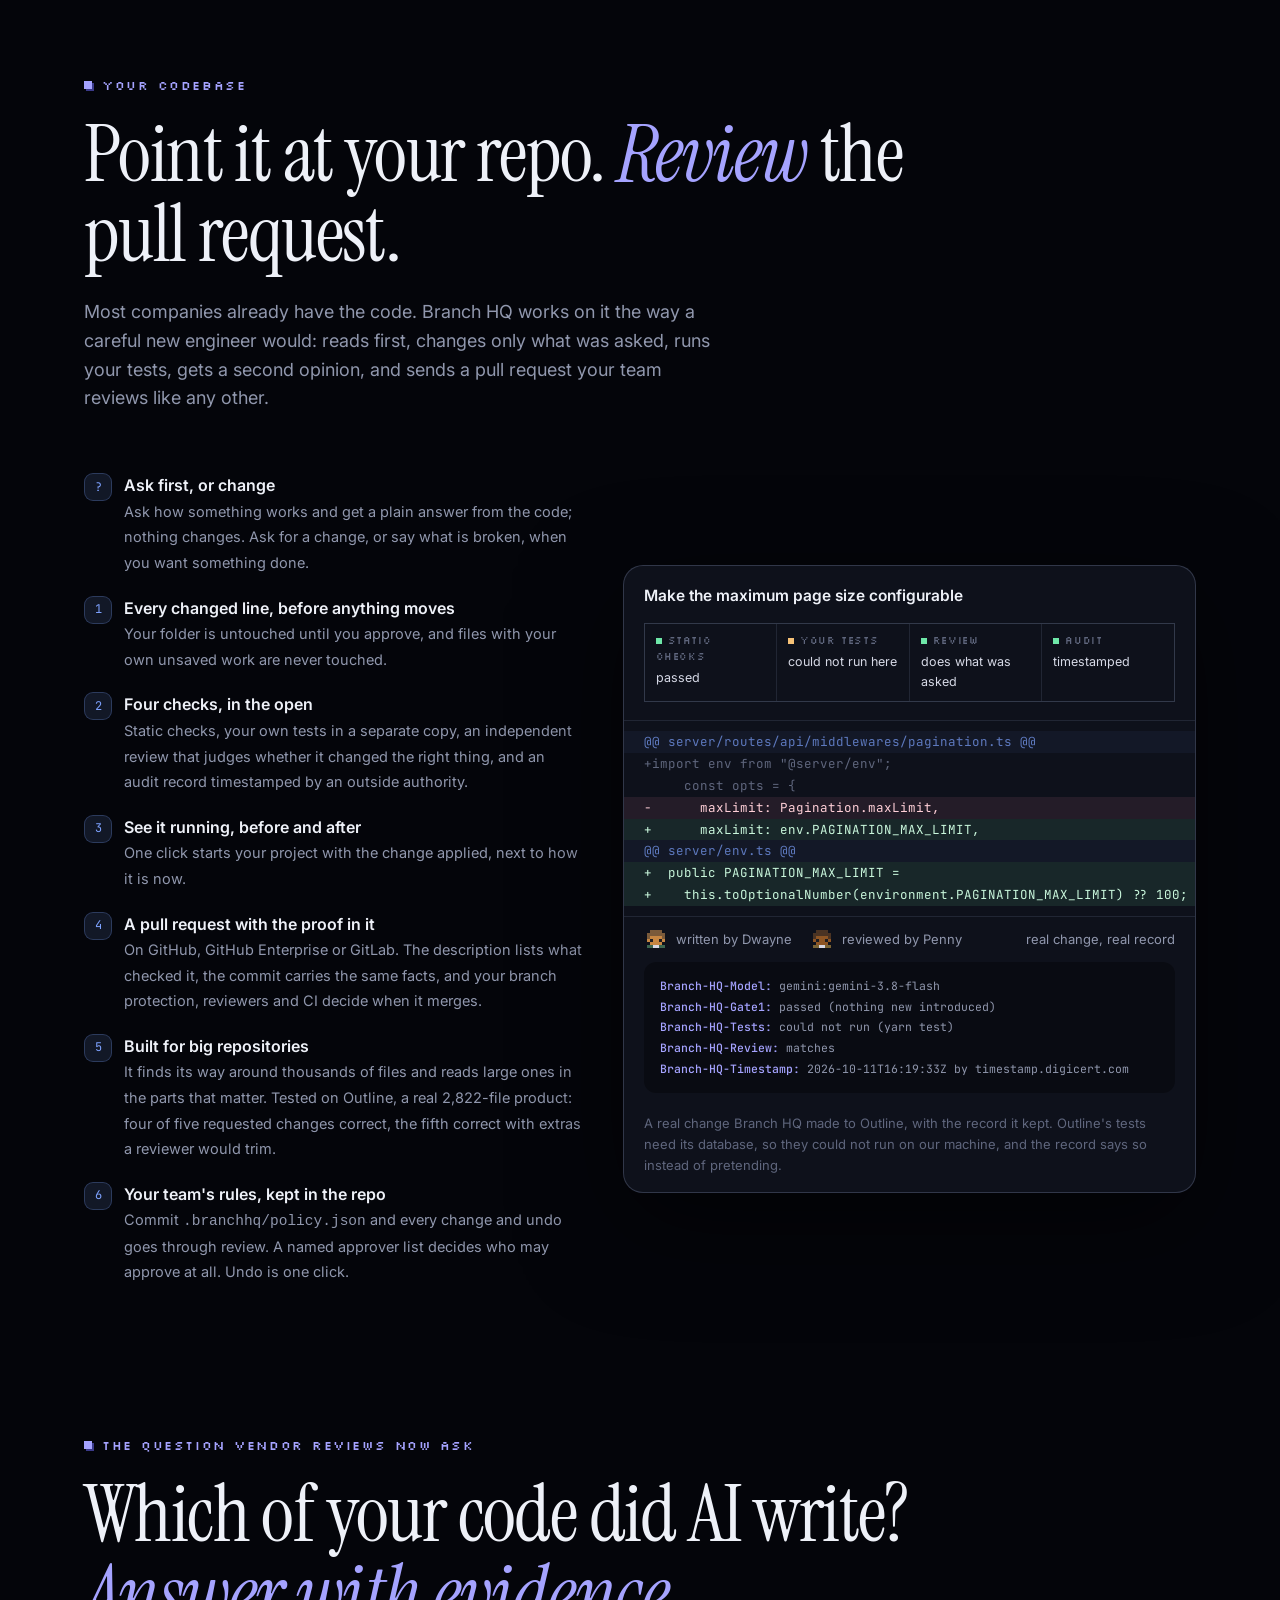
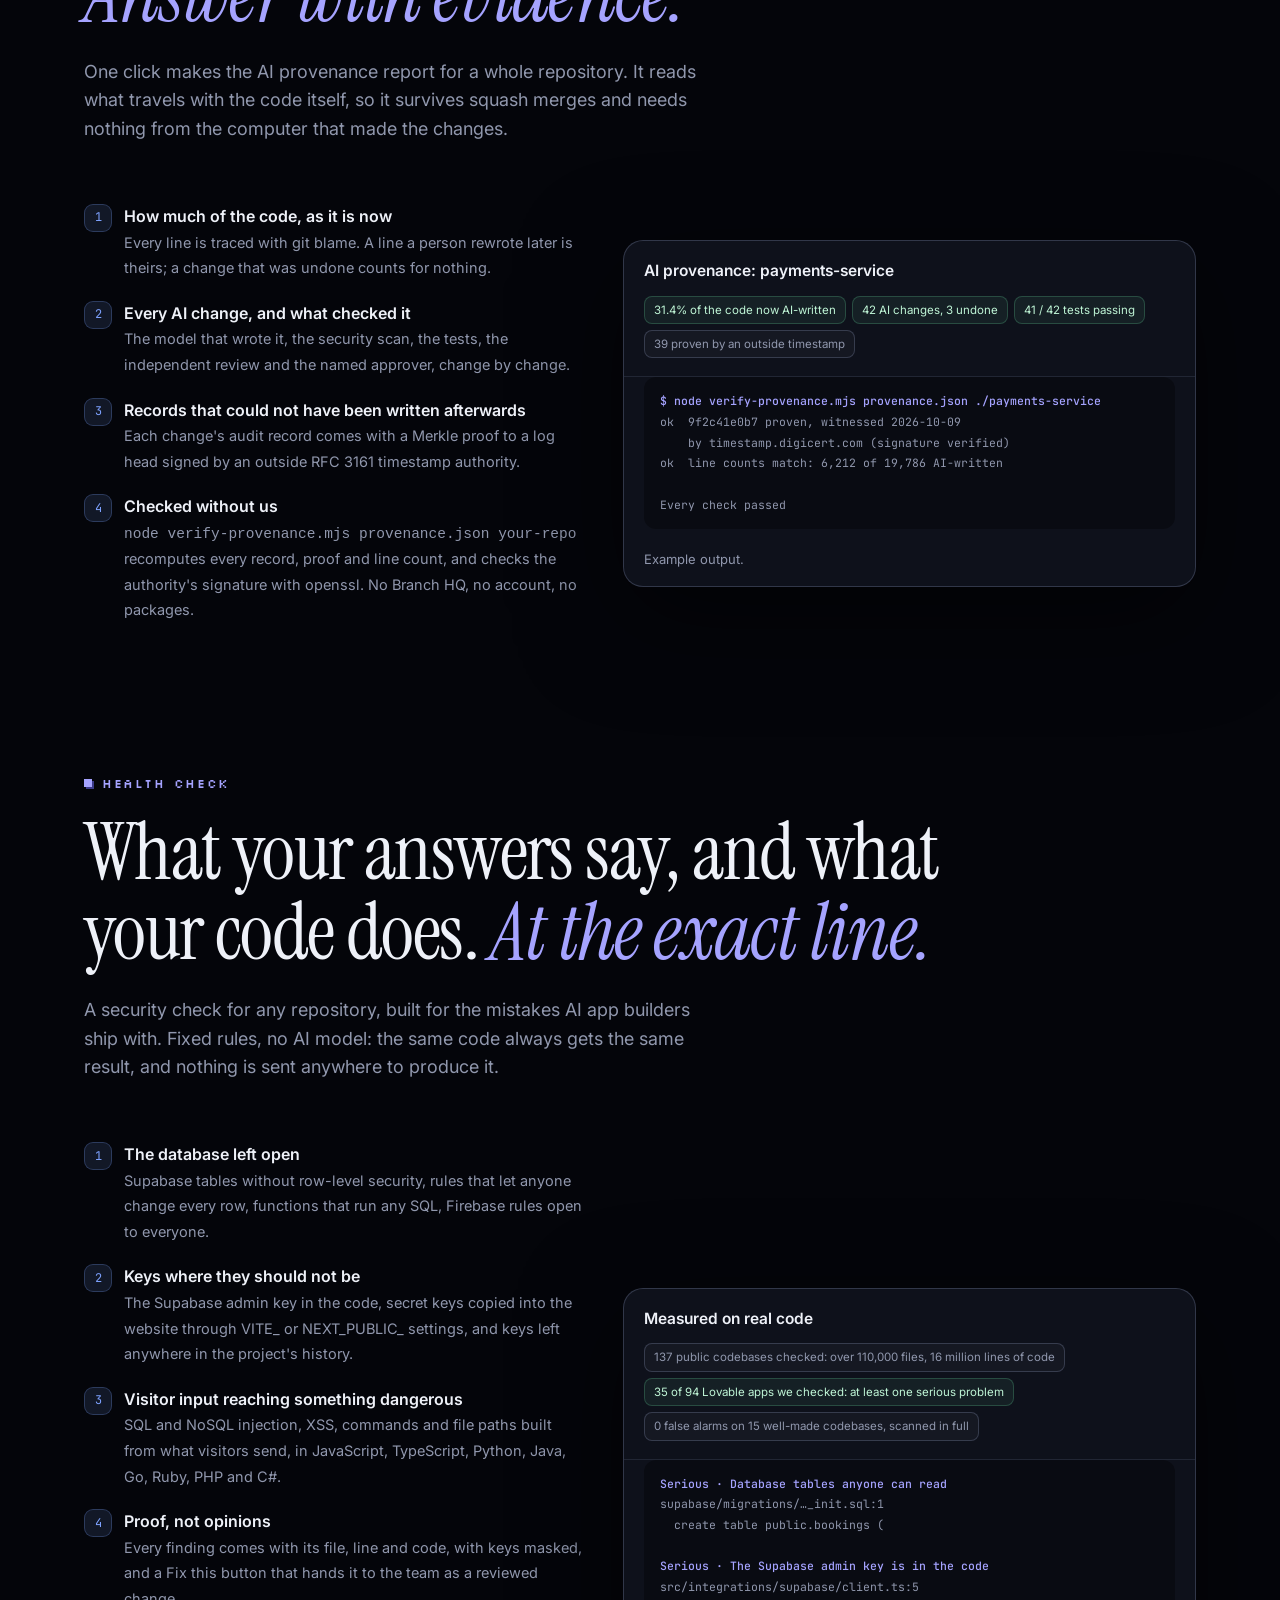
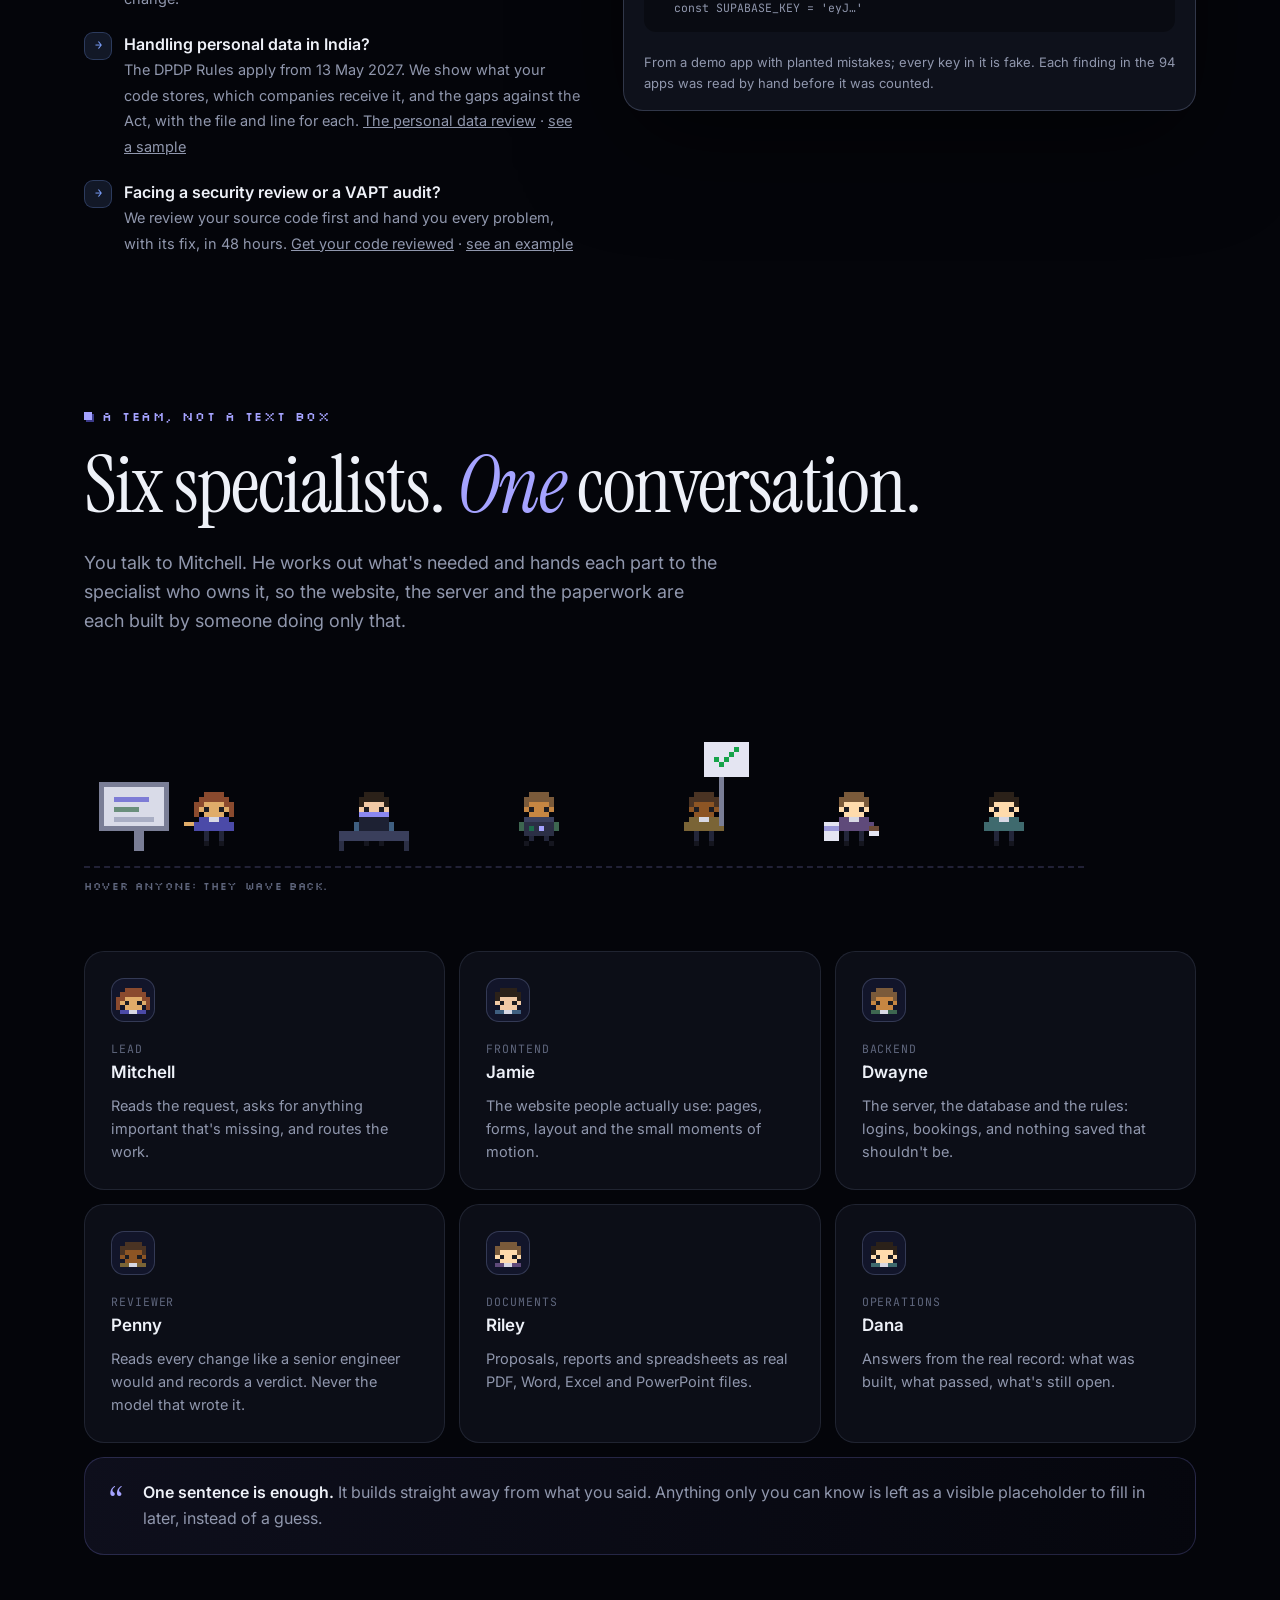
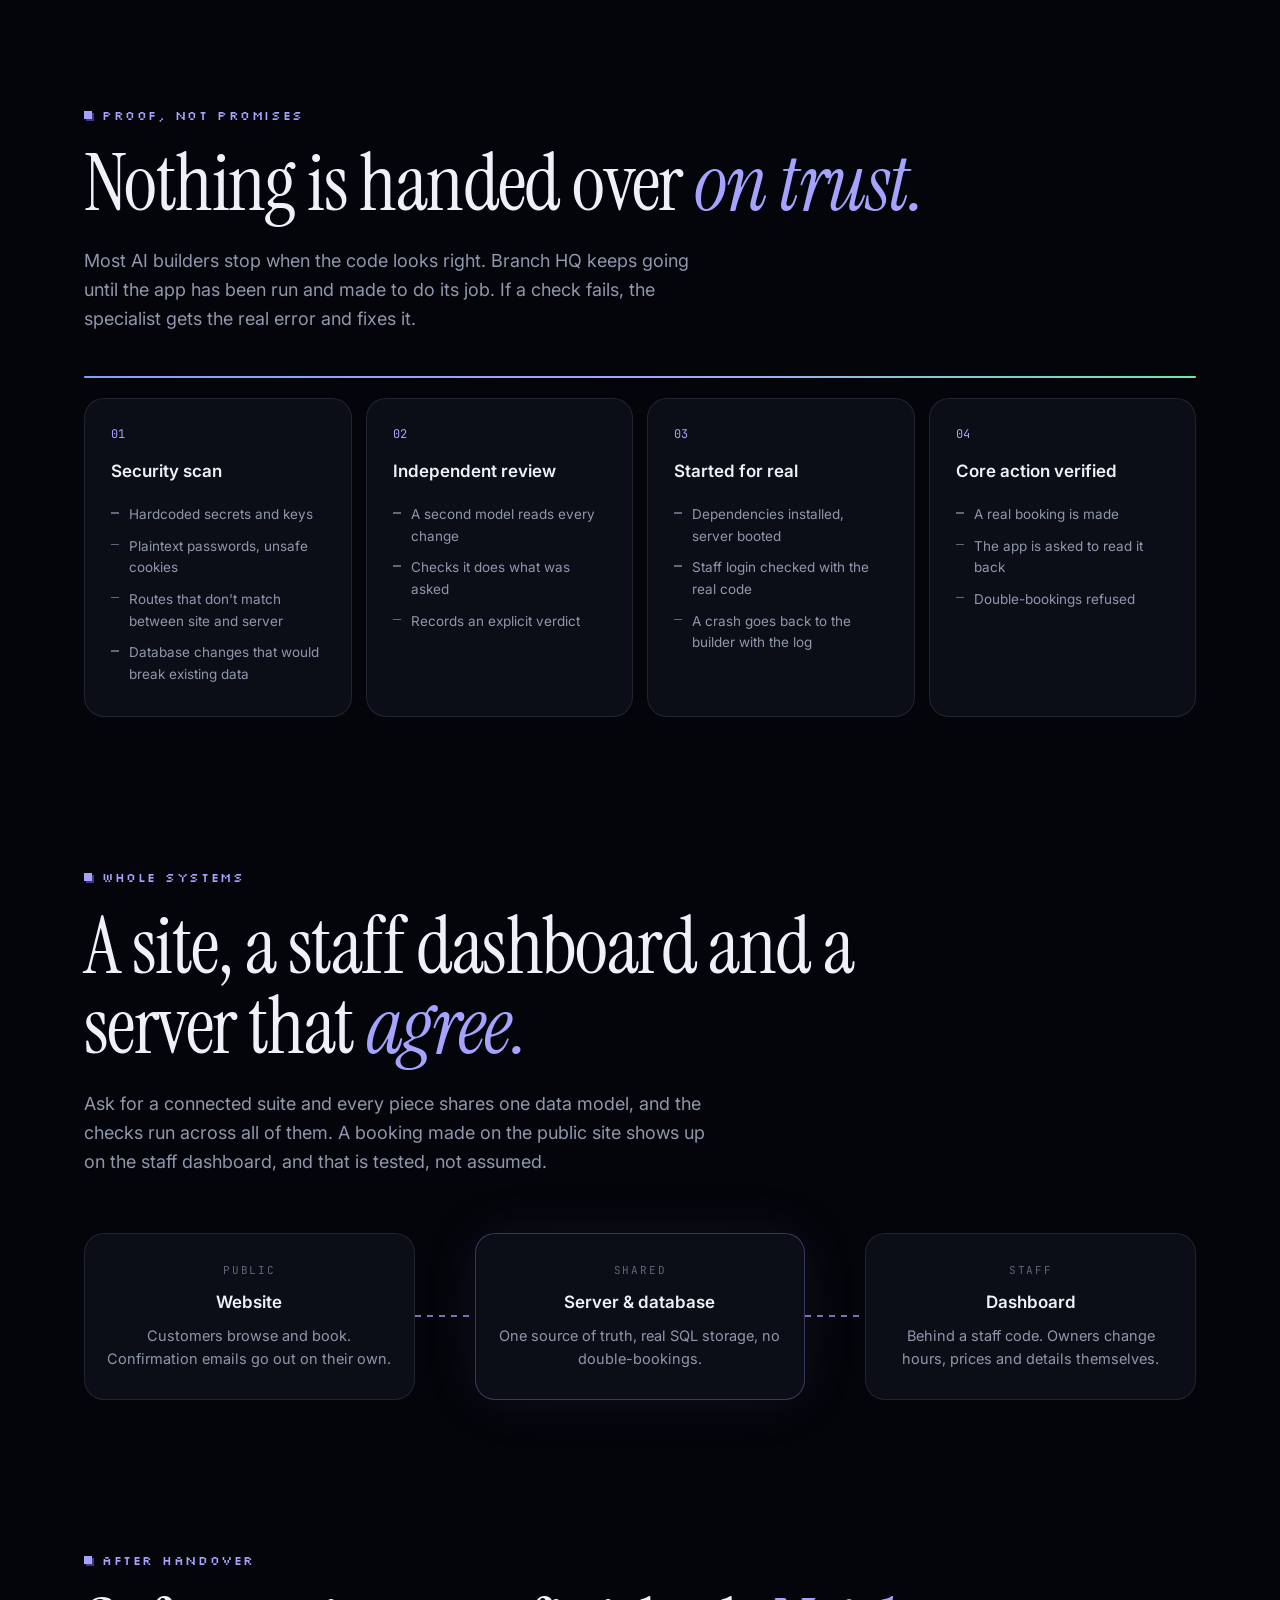
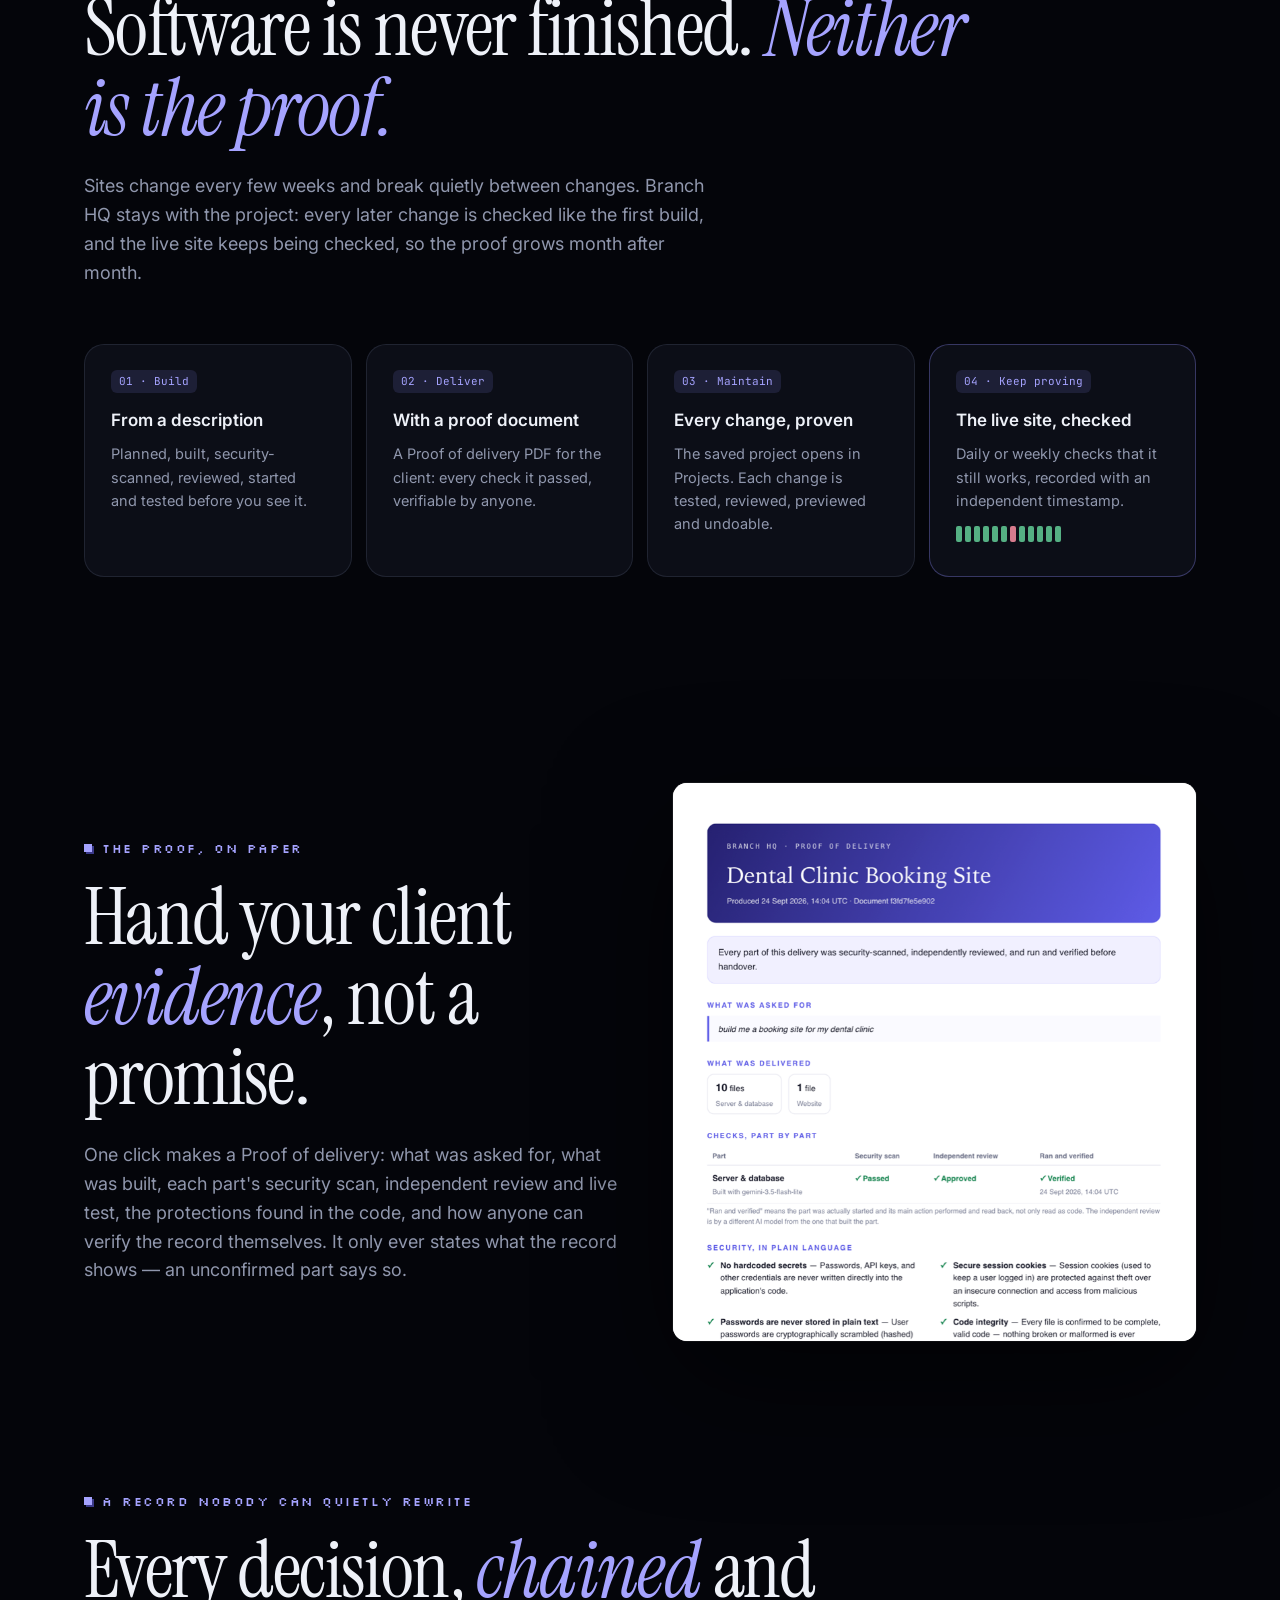
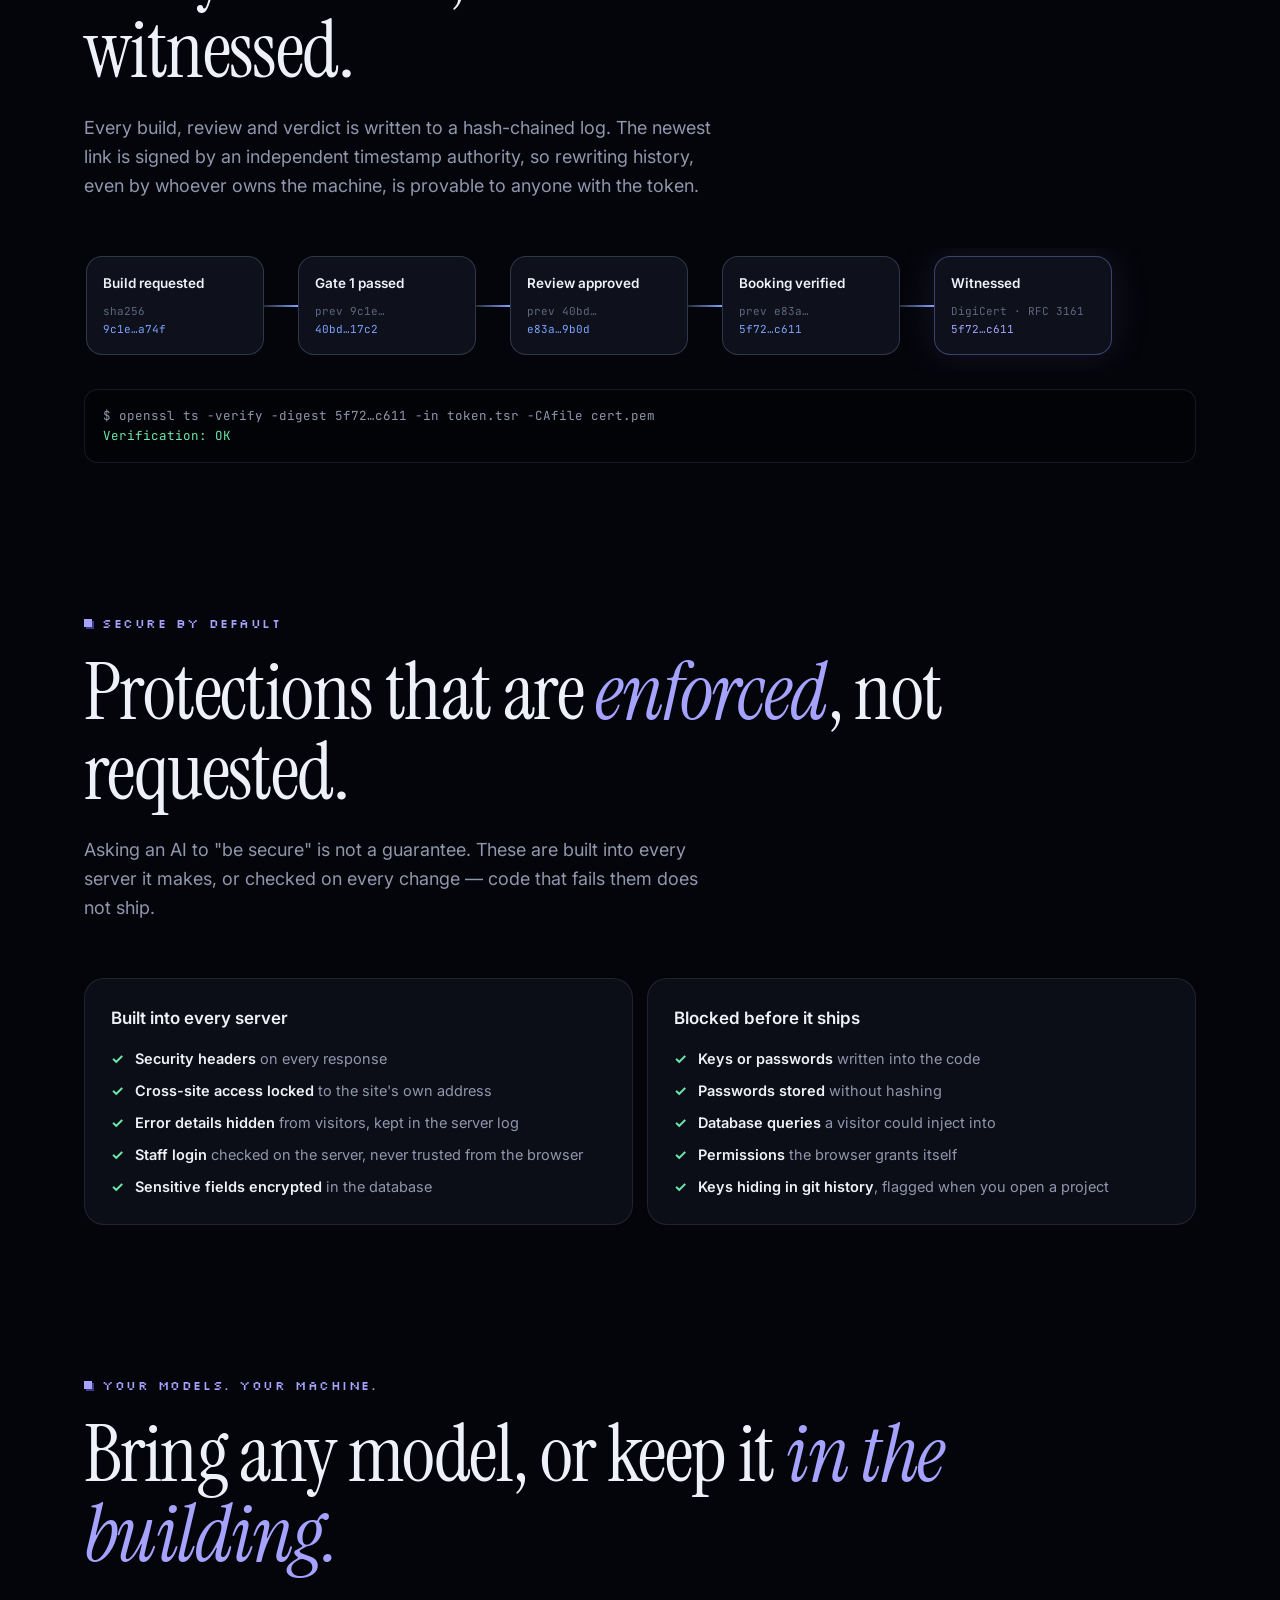
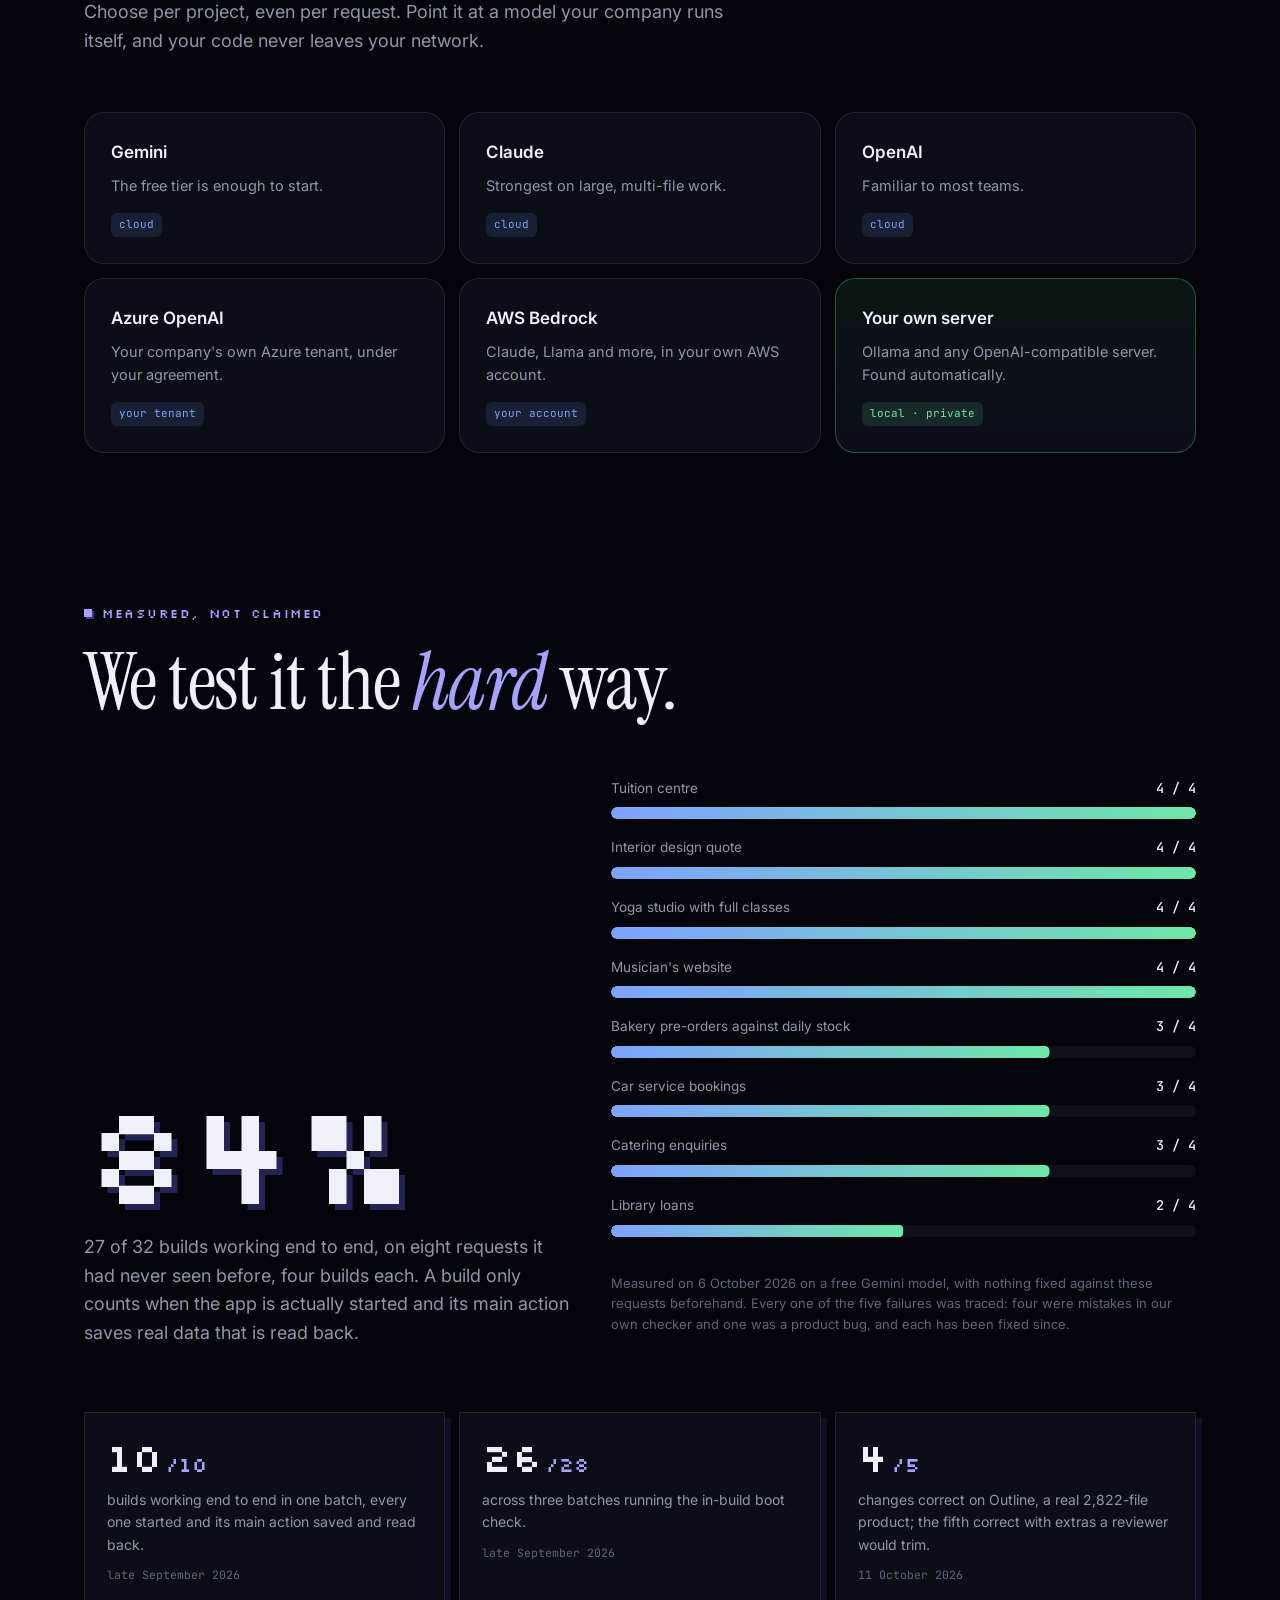
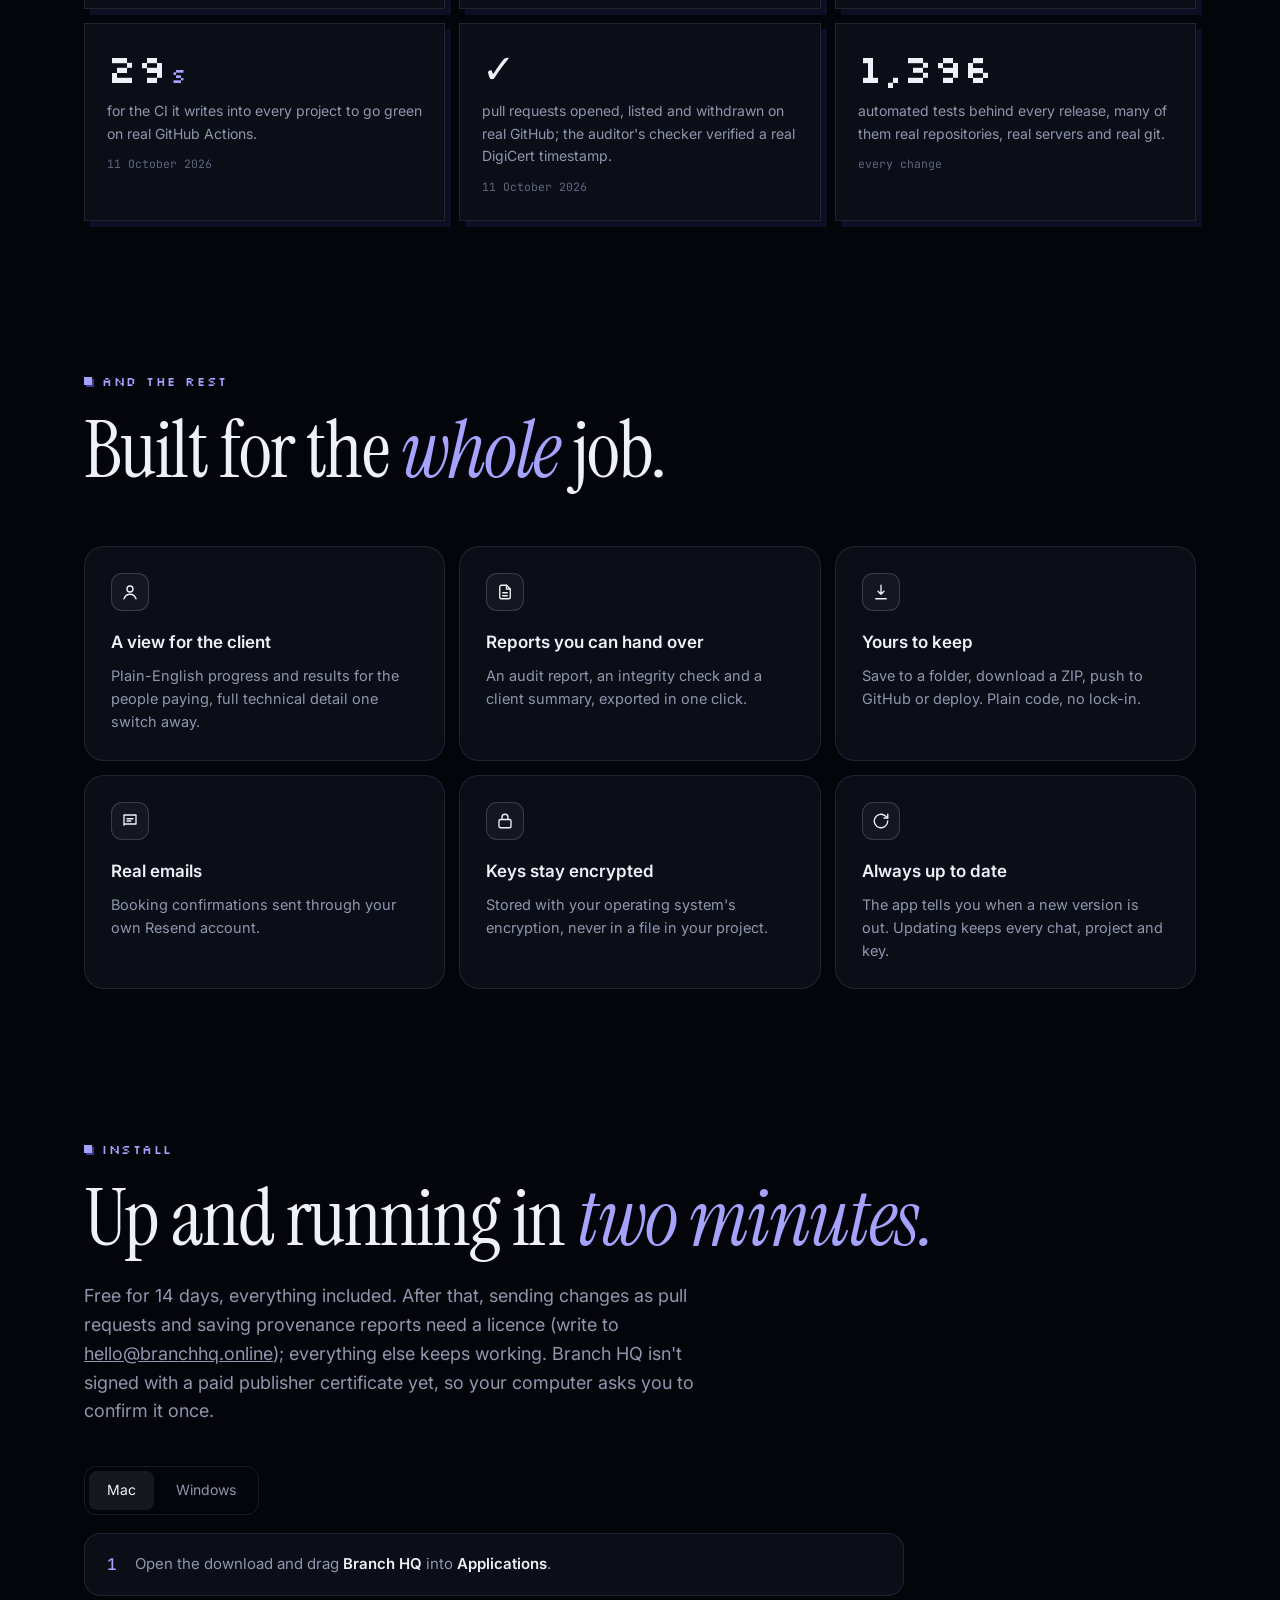
==== commit 1733411c: "Download page from 215908b" ====
--- a/index.html
+++ b/index.html
@@ -720,7 +720,7 @@
 <footer>
   <div class="wrap">
     <span>Branch HQ</span>
-    <span><a href="licence.html">Licence</a> · <a href="it.html">For IT</a> · <a href="setup.html">Set up on pull requests</a> · <a href="proof-format.html">Change Proof format</a> · <a href="https://github.com/shrestha-droid/branchhq/releases">All releases</a></span>
+    <span>Also ours: <a href="https://www.zerotrustvault.in" rel="noopener">Zero-Trust Vault</a> · <a href="licence.html">Licence</a> · <a href="it.html">For IT</a> · <a href="setup.html">Set up on pull requests</a> · <a href="proof-format.html">Change Proof format</a> · <a href="https://github.com/shrestha-droid/branchhq/releases">All releases</a></span>
   </div>
 </footer>
 
